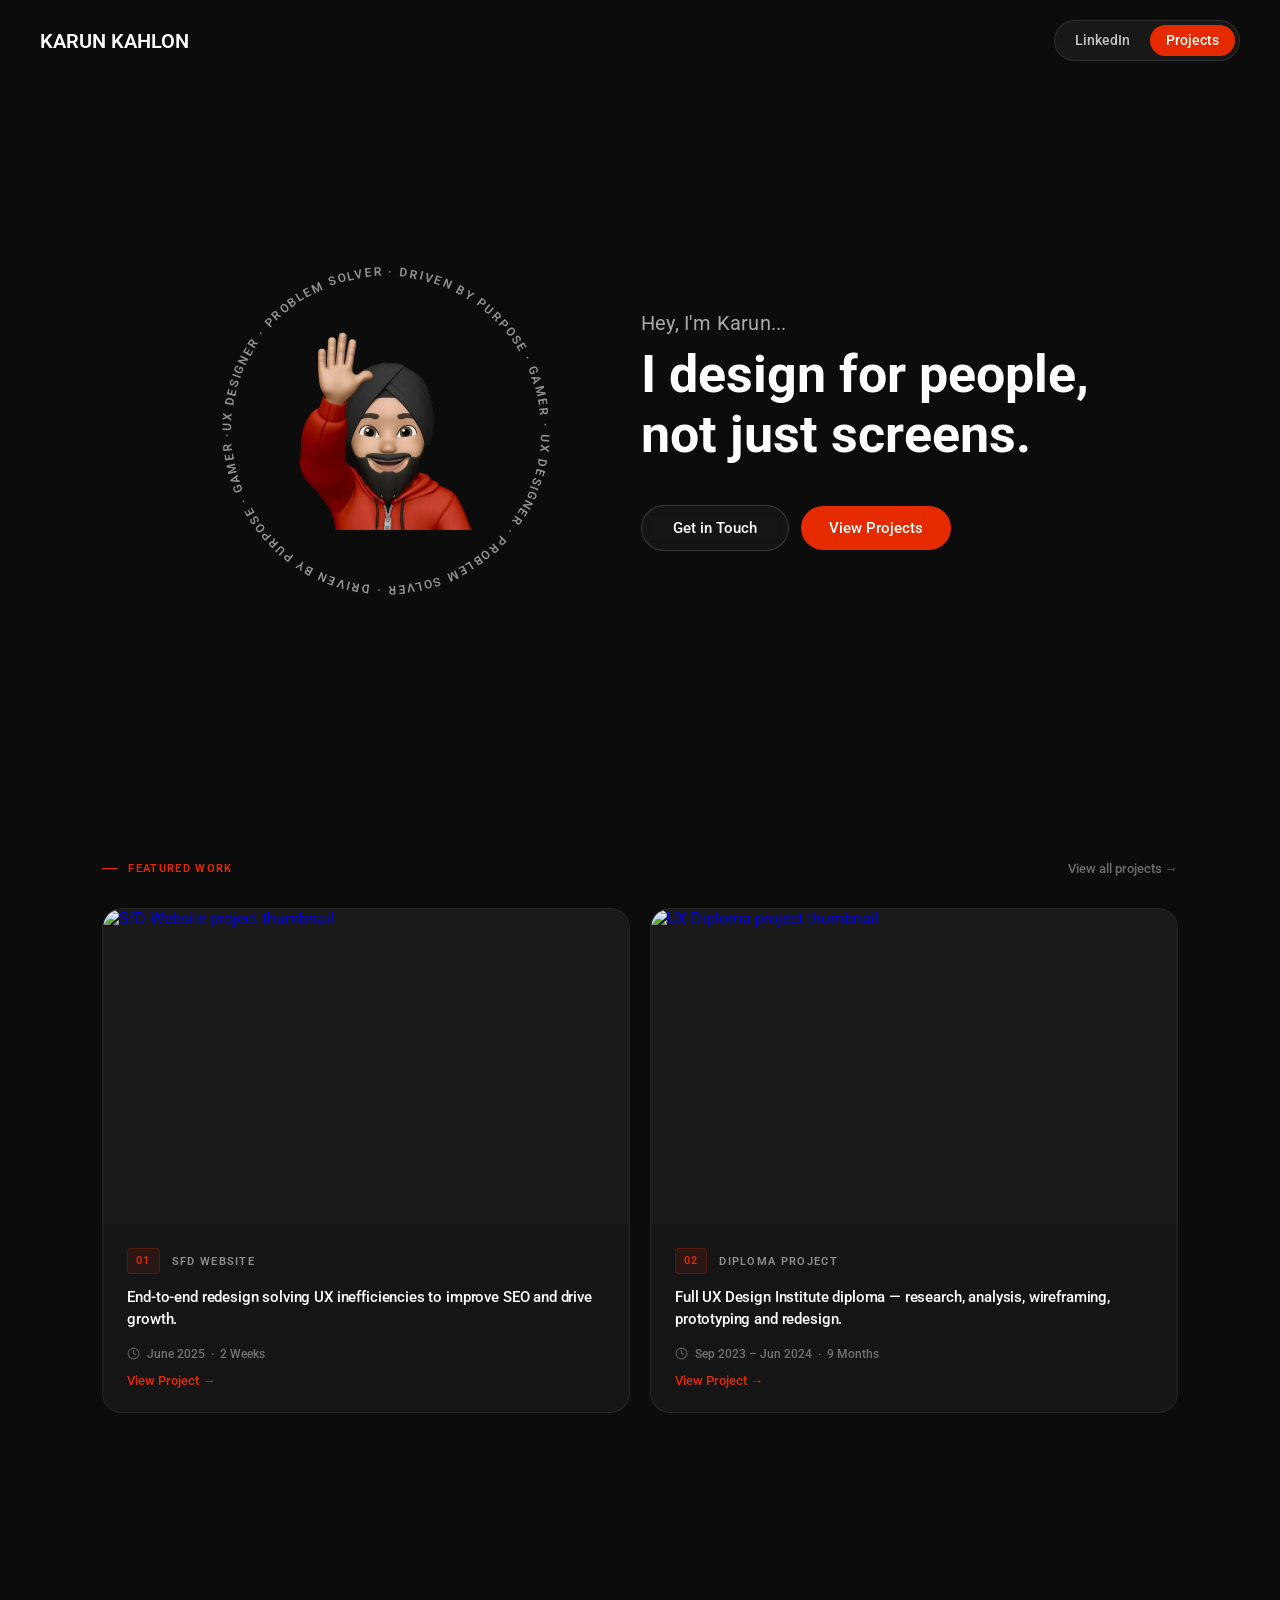
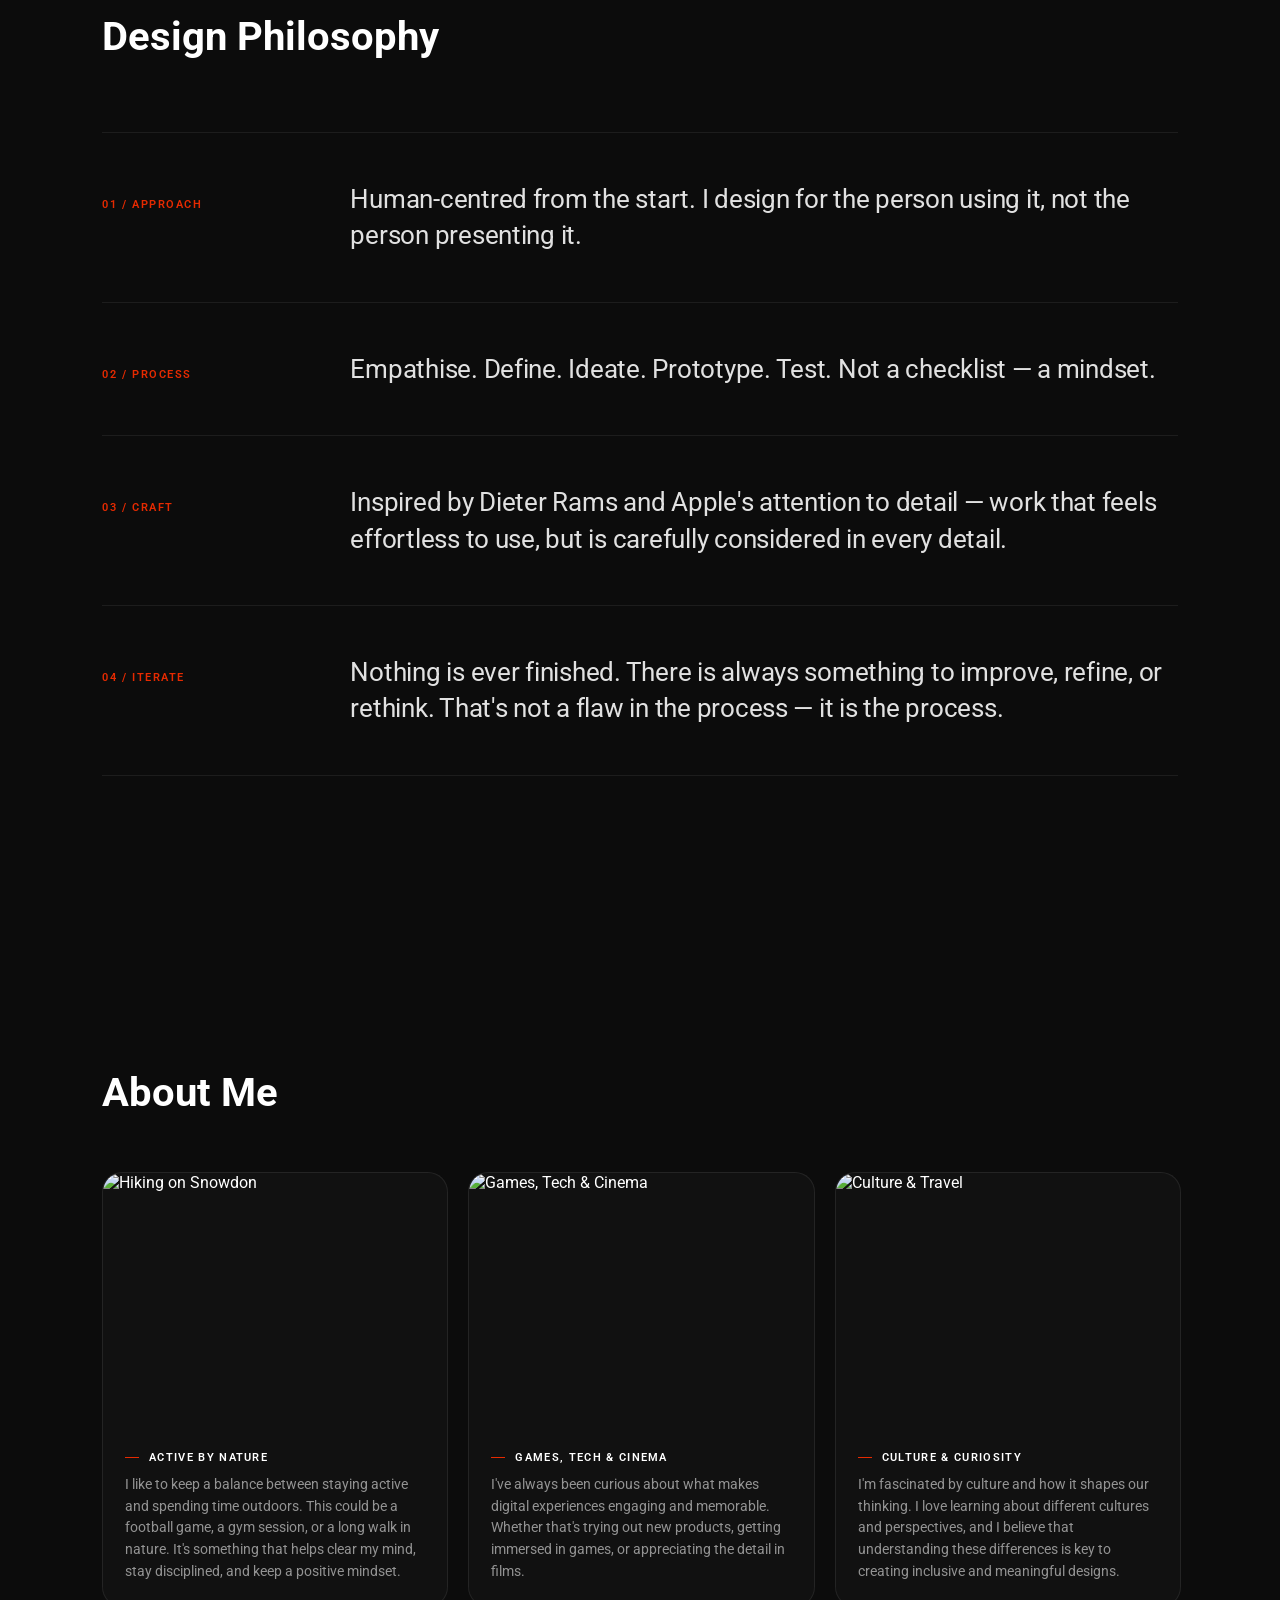
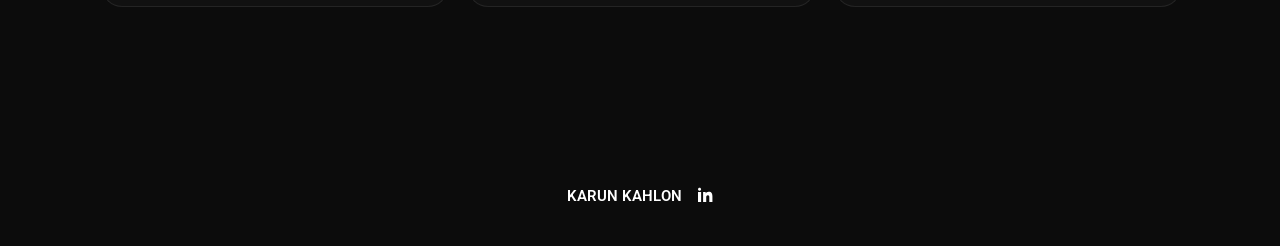
==== index.html @ c78cdd81 "Rename KahlonStudios.html to index.html" ====
<!DOCTYPE html>
<html lang="en">
<head>
    <meta charset="UTF-8">
    <meta name="viewport" content="width=device-width, initial-scale=1.0">
    <title>Kahlon Studios</title>
    <link rel="stylesheet" href="https://fonts.googleapis.com/css?family=Roboto:400,700&display=swap">
    <link rel="stylesheet" href="style.css">
    <link rel="icon" type="image/svg+xml" href="favicon.svg">
    <link rel="apple-touch-icon" href="favicon.svg">

<!-- Desktop navbar Contact hover handled in style.css -->
</head>

<body>

<!-- Navbar -->
<nav class="navbar">
  <a href="KahlonStudios.html" class="logo">KARUN KAHLON</a>
  <div class="nav-links">
    <a href="https://www.linkedin.com/in/karun-kahlon-783655301/" class="text-link" target="_blank" rel="noopener noreferrer">LinkedIn</a>
    <a href="Projects.html" class="button-link">Projects</a>
  </div>
  <button class="hamburger" id="hamburgerBtn" aria-label="Open menu" aria-controls="mobileMenu" aria-expanded="false">
    <span></span>
    <span></span>
    <span></span>
  </button>
</nav>

<!-- Hamburger menu -->
<div class="menu-overlay" id="menuOverlay" aria-hidden="true">
  <aside class="mobile-menu" id="mobileMenu" aria-label="Mobile menu">
    <div class="menu-header">
      <span class="menu-header-label">Menu</span>
      <button class="menu-close" id="closeMenuBtn" aria-label="Close menu">×</button>
    </div>
    <a class="mobile-link mobile-link--primary" href="Projects.html">Projects</a>
    <a class="mobile-link" href="https://www.linkedin.com/in/karun-kahlon-783655301/" target="_blank" rel="noopener noreferrer">LinkedIn</a>
  </aside>
</div>

<!-- landing Section -->
<section class="landing" id="hero">

  <div class="landing-image">
    <div class="memoji-orbit" id="memojiOrbit">
      <svg class="orbit-ring" id="orbitSvg" viewBox="0 0 390 390" xmlns="http://www.w3.org/2000/svg" aria-hidden="true">
        <defs>
          <path id="orbitPath" d="M 195,195 m -155,0 a 155,155 0 1,1 310,0 a 155,155 0 1,1 -310,0"/>
        </defs>
        <text class="orbit-text">
          <textPath id="orbitTextPath" href="#orbitPath" startOffset="0%">UX Designer · Problem Solver · Driven by Purpose · Gamer · </textPath>
        </text>
      </svg>
      <img src="Images/LandingPage/memoji_wave_1600.webp" alt="My Memoji" class="memoji">
    </div>
  </div>

  <div class="landing-text">
    <p class="landing-greeting">Hey, I'm Karun...</p>
    <h1 class="landing-h1">I design for people,<br>not just screens.</h1>
    <div class="landing-btns">
      <a href="https://www.linkedin.com/in/karun-kahlon-783655301/" class="landing-LinkedIn-btn" target="_blank" rel="noopener noreferrer">Get in Touch</a>
      <a href="Projects.html" class="landing-projects-btn">View Projects</a>
    </div>
  </div>

</section>

<!-- Featured Projects Preview -->
<section class="featured-projects">
  <div class="featured-projects-container">

    <div class="fp-header">
      <span class="fp-label">Featured Work</span>
      <a href="Projects.html" class="fp-all-link">View all projects →</a>
    </div>

    <div class="fp-grid">

      <!-- SfD -->
      <a href="sfd-project.html" class="fp-card fp-card--primary" aria-label="View SfD Website project">
        <div class="fp-card-image">
          <img src="Images/LandingPage/SFD Thumbnail.png" alt="SfD Website project thumbnail">
        </div>
        <div class="fp-card-body">
          <div class="fp-card-meta">
            <span class="fp-card-index">01</span>
            <span class="fp-card-title">SfD Website</span>
          </div>
          <p class="fp-card-desc">End-to-end redesign solving UX inefficiencies to improve SEO and drive growth.</p>
          <div class="fp-card-duration">
            <svg xmlns="http://www.w3.org/2000/svg" width="13" height="13" viewBox="0 0 24 24" fill="none" stroke="currentColor" stroke-width="2" stroke-linecap="round" stroke-linejoin="round" aria-hidden="true"><circle cx="12" cy="12" r="10"/><polyline points="12 6 12 12 16 14"/></svg>
            <span>June 2025 &nbsp;·&nbsp; 2 Weeks</span>
          </div>
          <span class="fp-card-cta">View Project →</span>
        </div>
      </a>

      <!-- UX Diploma -->
      <a href="ux-diploma.html" class="fp-card fp-card--primary" aria-label="View UX Diploma project">
        <div class="fp-card-image">
          <img src="Images/LandingPage/UX Diploma Thumbnail.png" alt="UX Diploma project thumbnail">
        </div>
        <div class="fp-card-body">
          <div class="fp-card-meta">
            <span class="fp-card-index">02</span>
            <span class="fp-card-title">Diploma Project</span>
          </div>
          <p class="fp-card-desc">Full UX Design Institute diploma — research, analysis, wireframing, prototyping and redesign.</p>
          <div class="fp-card-duration">
            <svg xmlns="http://www.w3.org/2000/svg" width="13" height="13" viewBox="0 0 24 24" fill="none" stroke="currentColor" stroke-width="2" stroke-linecap="round" stroke-linejoin="round" aria-hidden="true"><circle cx="12" cy="12" r="10"/><polyline points="12 6 12 12 16 14"/></svg>
            <span>Sep 2023 – Jun 2024 &nbsp;·&nbsp; 9 Months</span>
          </div>
          <span class="fp-card-cta">View Project →</span>
        </div>
      </a>

    </div>

  </div>
</section>

<!-- Design Philosophy Section -->
<section class="design-philosophy" id="dp-container">
  <div class="dp-wall-header">
    <h2 class="design-philosophy-title">Design Philosophy</h2>
  </div>

  <div class="dp-wall">

    <div class="dp-band">
      <span class="dp-band-index">01 / Approach</span>
      <p class="dp-band-statement">Human-centred from the start. I design for the person using it, not the person presenting it.</p>
    </div>

    <div class="dp-band">
      <span class="dp-band-index">02 / Process</span>
      <p class="dp-band-statement">Empathise. Define. Ideate. Prototype. Test. Not a checklist — a mindset.</p>
    </div>

    <div class="dp-band">
      <span class="dp-band-index">03 / Craft</span>
      <p class="dp-band-statement">Inspired by Dieter Rams and Apple's attention to detail — work that feels effortless to use, but is carefully considered in every detail.</p>
    </div>

    <div class="dp-band">
      <span class="dp-band-index">04 / Iterate</span>
      <p class="dp-band-statement">Nothing is ever finished. There is always something to improve, refine, or rethink. That's not a flaw in the process — it is the process.</p>
    </div>

  </div>
</section>

<!-- About Me Section -->
<section class="about">
  <div class="about-container">
    <h2 class="about-title">About Me</h2>

    <div class="about-carousel" id="aboutCarousel">
      <div class="about-track" id="aboutTrack">

        <div class="about-card">
          <img src="Images/LandingPage/Snowdon.jpg" alt="Hiking on Snowdon" class="about-card-img">
          <div class="about-card-body">
            <span class="about-card-label">
              <span class="about-card-label-dash"></span>
              Active by Nature
            </span>
            <p class="about-card-text">I like to keep a balance between staying active and spending time outdoors. This could be a football game, a gym session, or a long walk in nature. It's something that helps clear my mind, stay disciplined, and keep a positive mindset.</p>
          </div>
        </div>

        <div class="about-card">
          <img src="Images/LandingPage/Spider-Man.JPG" alt="Games, Tech & Cinema" class="about-card-img">
          <div class="about-card-body">
            <span class="about-card-label">
              <span class="about-card-label-dash"></span>
              Games, Tech &amp; Cinema
            </span>
            <p class="about-card-text">I've always been curious about what makes digital experiences engaging and memorable. Whether that's trying out new products, getting immersed in games, or appreciating the detail in films.</p>
          </div>
        </div>

        <div class="about-card">
          <img src="Images/LandingPage/Antalya arch.png" alt="Culture & Travel" class="about-card-img">
          <div class="about-card-body">
            <span class="about-card-label">
              <span class="about-card-label-dash"></span>
              Culture &amp; Curiosity
            </span>
            <p class="about-card-text">I'm fascinated by culture and how it shapes our thinking. I love learning about different cultures and perspectives, and I believe that understanding these differences is key to creating inclusive and meaningful designs.</p>
          </div>
        </div>

      </div>

      <div class="about-dots" id="aboutDots" aria-label="Carousel position"></div>
    </div>
  </div>
</section>

<footer class="footer">
  <div class="footer-content">
    <a href="KahlonStudios.html" class="logo">KARUN KAHLON</a>
    
    <a href="https://www.linkedin.com/in/karun-kahlon-783655301/" 
       class="linkedin-link" 
       target="_blank" 
       aria-label="LinkedIn Profile">
      <svg xmlns="http://www.w3.org/2000/svg" 
           width="24" 
           height="24" 
           viewBox="0 0 24 24" 
           fill="white">
        <path d="M4.98 3.5C4.98 4.88 3.86 6 2.48 6S0 4.88 0 3.5 1.12 1 2.48 1s2.5 1.12 2.5 2.5zM0 8h5v16H0V8zm7.5 0h4.78v2.2h.07c.67-1.27 2.3-2.6 4.73-2.6 5.06 0 6 3.33 6 7.66V24h-5v-6.88c0-1.64-.03-3.75-2.28-3.75-2.29 0-2.64 1.79-2.64 3.63V24h-5V8z"/>
      </svg>
    </a>
  </div>
</footer>

<script src="script.js"></script>
</body>
</html>
---- style.css ----
body {
  background-color: #0C0C0C;/* 0C0C0C */
  margin: 0;
  font-family: 'Roboto', sans-serif;
  display: flex;
  flex-direction: column;
  min-height: 100vh;
}

/* Navbar Styles */

.navbar {
  display: flex;
  justify-content: space-between;
  align-items: center;
  padding: 20px 40px;
  background-color: #0C0C0C;
}

/* Logo - Karun Kahlon */

.logo {
  color: white;
  text-decoration: none;
  font-size: 20px;
  font-weight: 600;
}

.nav-links {
  display: flex;
  align-items: center;
  gap: 4px;
  background: rgba(255, 255, 255, 0.05);
  border: 1px solid rgba(255, 255, 255, 0.1);
  border-radius: 999px;
  padding: 4px;
  backdrop-filter: blur(8px);
  -webkit-backdrop-filter: blur(8px);
}

.text-link {
  color: rgba(255, 255, 255, 0.75);
  text-decoration: none;
  font-size: 0.9rem;
  font-weight: 500;
  padding: 7px 16px;
  border-radius: 999px;
  transition: color 0.2s ease, background 0.2s ease;
}

.text-link:hover,
.text-link:focus-visible {
  color: #ffffff;
  background: rgba(255, 255, 255, 0.08);
}

.button-link {
  display: inline-flex;
  align-items: center;
  justify-content: center;
  text-decoration: none;
  background-color: #E62A00;
  color: white;
  padding: 7px 16px;
  border-radius: 999px;
  font-size: 0.9rem;
  font-weight: 500;
  transition: transform 0.25s ease, box-shadow 0.25s ease;
}

.button-link:hover,
.button-link:focus-visible {
  background: #E62A00;
  transform: translateY(-1px);
  box-shadow: 0 8px 24px rgba(230, 42, 0, 0.35);
}

/* ===== MOBILE MENU (HAMBURGER + DRAWER) ===== */

.hamburger {
  display: none;
  background: rgba(255, 255, 255, 0.05);
  border: 1px solid rgba(255, 255, 255, 0.1);
  border-radius: 999px;
  cursor: pointer;
  padding: 10px 12px;
  flex-direction: column;
  gap: 5px;
  align-items: center;
  justify-content: center;
  transition: background 0.2s ease, border-color 0.2s ease;
}

.hamburger:hover {
  background: rgba(255, 255, 255, 0.09);
  border-color: rgba(255, 255, 255, 0.18);
}

.hamburger span {
  display: block;
  width: 20px;
  height: 1.5px;
  background: #ffffff;
  border-radius: 2px;
  transform-origin: center;
  transition: transform 0.3s cubic-bezier(0.23, 1, 0.32, 1),
              opacity 0.2s ease,
              width 0.3s ease;
}

/* Morph bars into × when open */
.hamburger.is-open span:nth-child(1) {
  transform: translateY(6.5px) rotate(45deg);
}
.hamburger.is-open span:nth-child(2) {
  opacity: 0;
  width: 0;
}
.hamburger.is-open span:nth-child(3) {
  transform: translateY(-6.5px) rotate(-45deg);
}

.menu-overlay {
  position: fixed;
  inset: 0;
  background: rgba(0, 0, 0, 0.6);
  backdrop-filter: blur(4px);
  -webkit-backdrop-filter: blur(4px);
  opacity: 0;
  pointer-events: none;
  transition: opacity 0.3s ease;
  z-index: 999;
}

.menu-overlay.is-open {
  opacity: 1;
  pointer-events: auto;
}

.mobile-menu {
  position: absolute;
  top: 0;
  right: 0;
  height: 100%;
  width: min(75vw, 300px);
  background: rgba(14, 14, 14, 0.96);
  border-left: 1px solid rgba(255, 255, 255, 0.08);
  backdrop-filter: blur(20px);
  -webkit-backdrop-filter: blur(20px);
  transform: translateX(100%);
  transition: transform 0.35s cubic-bezier(0.23, 1, 0.32, 1);
  padding: 28px 0;
  display: flex;
  flex-direction: column;
  box-sizing: border-box;
}

.mobile-menu.is-open {
  transform: translateX(0);
}

/* Header row inside drawer */
.menu-header {
  display: flex;
  align-items: center;
  justify-content: space-between;
  padding: 0 24px 24px;
  border-bottom: 1px solid rgba(255, 255, 255, 0.06);
  margin-bottom: 16px;
}

.menu-header-label {
  font-size: 10px;
  font-weight: 600;
  letter-spacing: 0.14em;
  text-transform: uppercase;
  color: #8f8f8f;
}

.menu-close {
  display: inline-flex;
  align-items: center;
  justify-content: center;
  width: 32px;
  height: 32px;
  background: rgba(255, 255, 255, 0.06);
  border: 1px solid rgba(255, 255, 255, 0.1);
  border-radius: 999px;
  color: #ffffff;
  font-size: 18px;
  line-height: 1;
  cursor: pointer;
  transition: background 0.2s ease, border-color 0.2s ease;
}

.menu-close:hover {
  background: rgba(255, 255, 255, 0.12);
  border-color: rgba(255, 255, 255, 0.2);
}

.mobile-link {
  color: rgba(255, 255, 255, 0.55);
  text-decoration: none;
  font-size: 14px;
  font-weight: 500;
  padding: 12px 24px;
  border-left: 2px solid transparent;
  opacity: 0;
  transform: translateX(12px);
  transition: opacity 0.3s ease, transform 0.3s ease,
              color 0.2s ease, background 0.2s ease, border-color 0.2s ease;
}

.mobile-menu.is-open .mobile-link {
  opacity: 1;
  transform: translateX(0);
}

.mobile-menu.is-open .mobile-link:nth-of-type(1) { transition-delay: 0.1s; }
.mobile-menu.is-open .mobile-link:nth-of-type(2) { transition-delay: 0.17s; }

.mobile-link:hover,
.mobile-link:focus-visible {
  color: #ffffff;
  background: rgba(255, 255, 255, 0.04);
  border-left-color: rgba(255, 255, 255, 0.15);
}

/* "Projects" link gets the red accent — matches nav pill */
.mobile-link.mobile-link--primary {
  color: #ffffff;
  border-left-color: #E62A00;
  background: rgba(230, 42, 0, 0.06);
}

.mobile-link.mobile-link--primary:hover {
  background: rgba(230, 42, 0, 0.1);
  border-left-color: #E62A00;
}

/* ===== landing SECTION ===== */

.landing {
  display: flex;
  align-items: center;
  justify-content: space-between;
  gap: 60px;
  padding: 0 8%;
  min-height: calc(100vh - 200px);
  max-width: 1200px;
  margin: 0 auto;
}

.landing-text {
  display: flex;
  flex-direction: column;
  align-items: flex-start;
  flex: 1;
}

.landing-greeting {
  font-size: 20px;
  font-weight: 400;
  color: rgba(255, 255, 255, 0.65);
  margin: 0 0 10px;
  letter-spacing: 0.01em;
  opacity: 0;
  transform: translateY(14px);
  transition: opacity 0.5s ease, transform 0.5s ease;
}

.landing-greeting.visible {
  opacity: 1;
  transform: translateY(0);
}

.landing-h1 {
  font-size: 52px;
  margin: 0 0 40px;
  color: white;
  line-height: 1.15;
  font-weight: 700;
}

.landing-h1 .word {
  display: inline-block;
  opacity: 0;
  transform: translateY(24px);
  transition: opacity 0.5s ease, transform 0.5s ease;
}

.landing-h1 .word.visible {
  opacity: 1;
  transform: translateY(0);
}

.landing-image {
  display: flex;
  justify-content: center;
  flex-shrink: 0;
}

.memoji-orbit {
  position: relative;
  width: 390px;
  height: 390px;
  display: flex;
  align-items: center;
  justify-content: center;
  opacity: 0;
  animation: memoji-in 0.8s ease 0.2s forwards;
}

@keyframes memoji-in {
  from { opacity: 0; transform: translateY(12px); }
  to   { opacity: 1; transform: translateY(0); }
}

.orbit-ring {
  position: absolute;
  inset: 0;
  width: 100%;
  height: 100%;
  animation: orbit-spin 22s linear infinite;
}

@keyframes orbit-spin {
  from { transform: rotate(0deg); }
  to   { transform: rotate(360deg); }
}

.orbit-text {
  font-size: 12px;
  font-weight: 600;
  letter-spacing: 0.16em;
  text-transform: uppercase;
  fill: rgba(255, 255, 255, 0.55);
}

.memoji {
  position: relative;
  width: 220px;
  height: 220px;
  object-fit: contain;
  display: block;
  z-index: 1;
}

/* ===== BUTTONS ===== */

.landing-btns,
.projects-cta {
  display: flex;
  gap: 12px;
  flex-wrap: nowrap;
  align-items: center;
}

.landing-LinkedIn-btn,
.landing-projects-btn {
  display: inline-flex;
  align-items: center;
  justify-content: center;
  padding: 13px 28px;
  border-radius: 999px;
  text-decoration: none;
  font-size: 15px;
  font-weight: 500;
  white-space: nowrap;
  min-width: 148px;
  box-sizing: border-box;
}

.landing-LinkedIn-btn {
  border: 1px solid rgba(255, 255, 255, 0.16);
  color: #ffffff;
  background: rgba(255, 255, 255, 0.04);
  backdrop-filter: blur(6px);
  -webkit-backdrop-filter: blur(6px);
  transition: background-color 0.2s ease, border-color 0.2s ease, transform 0.2s ease;
}

.landing-LinkedIn-btn:hover,
.landing-LinkedIn-btn:focus-visible {
  color: #ffffff;
  background: rgba(255, 255, 255, 0.08);
  border-color: rgba(255, 255, 255, 0.24);
  transform: translateY(-2px);
}

.landing-projects-btn {
  background-color: #E62A00;
  color: white;
  transition: transform 0.25s ease, box-shadow 0.25s ease;
}

.landing-projects-btn:hover,
.landing-projects-btn:focus-visible {
  transform: translateY(-2px);
  box-shadow: 0 14px 30px rgba(230, 42, 0, 0.28);
}

/* ===== FEATURED PROJECTS PREVIEW ===== */

.featured-projects {
  padding: 80px 8%;
  background-color: #0C0C0C;
}

.featured-projects-container {
  max-width: 1100px;
  margin: 0 auto;
}

/* Section header row */
.fp-header {
  display: flex;
  align-items: center;
  justify-content: space-between;
  margin-bottom: 32px;
}

.fp-label {
  font-size: 11px;
  font-weight: 600;
  letter-spacing: 0.12em;
  text-transform: uppercase;
  color: #E62A00;
  display: flex;
  align-items: center;
  gap: 10px;
}

.fp-label::before {
  content: '';
  display: block;
  width: 16px;
  height: 1px;
  background: #E62A00;
}

.fp-all-link {
  font-size: 13px;
  font-weight: 500;
  color: rgba(255, 255, 255, 0.4);
  text-decoration: none;
  transition: color 0.2s ease;
}

.fp-all-link:hover {
  color: rgba(255, 255, 255, 0.8);
}

/* Card grid — equal two columns */
.fp-grid {
  display: grid;
  grid-template-columns: 1fr 1fr;
  gap: 20px;
  align-items: stretch;
}

/* Base card */
.fp-card {
  border-radius: 20px;
  background: #151515;
  border: 1px solid rgba(255, 255, 255, 0.08);
  overflow: hidden;
  text-decoration: none;
  display: flex;
  flex-direction: column;
  transition: transform 0.35s cubic-bezier(0.23, 1, 0.32, 1),
              box-shadow 0.35s ease,
              border-color 0.35s ease;
  position: relative;
}

.fp-card--primary:hover {
  transform: translateY(-6px);
  box-shadow: 0 24px 60px rgba(0, 0, 0, 0.5);
  border-color: rgba(255, 255, 255, 0.12);
}

.fp-card-image {
  width: 100%;
  aspect-ratio: 5 / 3;
  overflow: hidden;
  background: #1a1a1a;
  flex-shrink: 0;
}

.fp-card-image img {
  width: 100%;
  height: 100%;
  object-fit: cover;
  object-position: center top;
  display: block;
  transition: transform 0.5s ease;
}

.fp-card--primary:hover .fp-card-image img {
  transform: scale(1.03);
}

/* Card body */
.fp-card-body {
  padding: 24px;
  display: flex;
  flex-direction: column;
  gap: 12px;
  flex: 1;
}

.fp-card-body--centered {
  align-items: flex-start;
  justify-content: center;
  gap: 8px;
  padding: 32px 28px;
}

.fp-card-meta {
  display: flex;
  align-items: center;
  gap: 12px;
}

.fp-card-index {
  font-size: 11px;
  font-weight: 600;
  letter-spacing: 0.1em;
  color: #E62A00;
  background: rgba(230, 42, 0, 0.1);
  border: 1px solid rgba(230, 42, 0, 0.25);
  border-radius: 4px;
  padding: 3px 8px;
  line-height: 1.6;
  flex-shrink: 0;
}

.fp-card-title {
  font-size: 11px;
  font-weight: 600;
  letter-spacing: 0.12em;
  text-transform: uppercase;
  color: #8f8f8f;
}

.fp-card-desc {
  margin: 0;
  font-size: 15px;
  font-weight: 500;
  line-height: 1.5;
  color: #ffffff;
  letter-spacing: -0.01em;
}

/* Duration row */
.fp-card-duration {
  display: flex;
  align-items: center;
  gap: 7px;
  font-size: 12px;
  font-weight: 500;
  color: rgba(255, 255, 255, 0.4);
  margin-top: 4px;
}

.fp-card-duration svg {
  flex-shrink: 0;
  color: rgba(255, 255, 255, 0.3);
}

/* Project page duration (Projects.html) */
.project-duration {
  display: flex;
  align-items: center;
  gap: 7px;
  font-size: 13px;
  font-weight: 500;
  color: rgba(255, 255, 255, 0.4);
}

.fp-card-cta {
  font-size: 13px;
  font-weight: 500;
  color: #E62A00;
  margin-top: auto;
  transition: gap 0.2s ease;
}

/* Coming soon card */
.fp-card--secondary {
  border-style: dashed;
  border-color: rgba(255, 255, 255, 0.06);
  background: rgba(255, 255, 255, 0.02);
}

.fp-coming-label {
  font-size: 13px;
  font-weight: 600;
  letter-spacing: 0.08em;
  text-transform: uppercase;
  color: rgba(255, 255, 255, 0.25);
  margin: 8px 0 4px;
}

.fp-coming-sub {
  font-size: 15px;
  font-weight: 500;
  color: rgba(255, 255, 255, 0.15);
  margin: 0;
}

/* Responsive */
@media (max-width: 760px) {
  .fp-grid {
    grid-template-columns: 1fr;
  }
}

/* ===== DESIGN PHILOSOPHY — STATEMENT WALL ===== */

.design-philosophy {
  padding: 120px 8%;
  background-color: #0C0C0C;
  color: white;
}

.dp-wall-header {
  max-width: 1100px;
  margin: 0 auto 72px;
}

.design-philosophy-title {
  font-size: 40px;
  margin: 0;
  opacity: 0;
  transform: translateY(16px);
  transition: opacity 0.6s ease, transform 0.6s ease;
}

.design-philosophy-title.is-visible {
  opacity: 1;
  transform: translateY(0);
}

.dp-wall {
  max-width: 1100px;
  margin: 0 auto;
}

.dp-band {
  display: grid;
  grid-template-columns: 200px 1fr;
  gap: 48px;
  align-items: baseline;
  padding: 48px 0;
  border-top: 1px solid rgba(255, 255, 255, 0.07);
  opacity: 0;
  transform: translateY(20px);
  transition: opacity 0.65s ease, transform 0.65s ease;
}

.dp-band:last-child {
  border-bottom: 1px solid rgba(255, 255, 255, 0.07);
}

.dp-band.is-visible {
  opacity: 1;
  transform: translateY(0);
}

.dp-band-index {
  font-size: 11px;
  font-weight: 600;
  letter-spacing: 0.14em;
  text-transform: uppercase;
  color: #E62A00;
  padding-top: 6px;
}

.dp-band-statement {
  font-size: 26px;
  font-weight: 400;
  line-height: 1.4;
  color: rgba(255, 255, 255, 0.88);
  margin: 0;
  letter-spacing: -0.01em;
}

@media (max-width: 860px) {
  .dp-band {
    grid-template-columns: 1fr;
    gap: 16px;
    padding: 36px 0;
  }
  .dp-band-statement {
    font-size: 20px;
  }
}


/* ===== ABOUT SECTION ===== */

.about {
  padding: 140px 8%;
  background-color: #0C0C0C;
  color: white;
  overflow: hidden;
}

.about-container {
  max-width: 1100px;
  margin: 0 auto;
}

.about-title {
  font-size: 40px;
  margin-bottom: 56px;
  opacity: 0;
  transform: translateY(16px);
  transition: opacity 0.6s ease, transform 0.6s ease;
}

.about-title.is-visible {
  opacity: 1;
  transform: translateY(0);
}

/* ── Carousel ── */
.about-carousel {
  position: relative;
  width: 100%;
  cursor: grab;
  user-select: none;
}

.about-carousel.is-dragging {
  cursor: grabbing;
}

.about-track {
  display: flex;
  gap: 20px;
  will-change: transform;
  transition: transform 0.42s cubic-bezier(0.25, 0.46, 0.45, 0.94);
}

.about-carousel.is-dragging .about-track {
  transition: none;
}

/* ── Cards ── */
.about-card {
  position: relative;
  flex: 0 0 calc(33.333% - 14px);
  background: #111111;
  border-radius: 20px;
  border: 1px solid rgba(255, 255, 255, 0.08);
  overflow: hidden;
  opacity: 0;
  transform: translateY(24px);
  transition: opacity 0.65s ease, transform 0.65s ease,
              box-shadow 0.35s ease, border-color 0.35s ease;
  display: flex;
  flex-direction: column;
}

.about-card.is-visible {
  opacity: 1;
  transform: translateY(0);
}

.about-card:hover {
  box-shadow: 0 20px 50px rgba(0, 0, 0, 0.5);
  border-color: rgba(255, 255, 255, 0.14);
}

.about-card-img {
  width: 100%;
  aspect-ratio: 4 / 3;
  object-fit: cover;
  display: block;
  transition: transform 0.5s cubic-bezier(0.23, 1, 0.32, 1);
  flex-shrink: 0;
}

.about-card:hover .about-card-img {
  transform: scale(1.03);
}

.about-card-overlay {
  display: none;
}

.about-card-body {
  padding: 20px 22px 24px;
  display: flex;
  flex-direction: column;
  gap: 8px;
  flex: 1;
}

.about-card-label {
  display: flex;
  align-items: center;
  gap: 10px;
  font-size: 11px;
  font-weight: 600;
  letter-spacing: 0.12em;
  text-transform: uppercase;
  color: #ffffff;
  margin-bottom: 2px;
}

.about-card-label-dash {
  display: block;
  width: 14px;
  height: 1px;
  background: #E62A00;
  flex-shrink: 0;
}

.about-card-text {
  font-size: 13.5px;
  line-height: 1.6;
  color: rgba(255, 255, 255, 0.55);
  margin: 0;
}

/* ── Dots ── */
.about-dots {
  display: flex;
  justify-content: center;
  align-items: center;
  gap: 10px;
  margin-top: 28px;
}

.about-dot {
  width: 8px;
  height: 8px;
  border-radius: 999px;
  background: rgba(255, 255, 255, 0.15);
  border: 1px solid rgba(255, 255, 255, 0.08);
  cursor: pointer;
  /* Expand hit target to 44px without changing visual size */
  padding: 0;
  position: relative;
  transition: background 0.25s ease, width 0.25s ease;
}

.about-dot::before {
  content: '';
  position: absolute;
  inset: -18px;
}

.about-dot.is-active {
  width: 28px;
  background: #E62A00;
  border-color: #E62A00;
}

/* On mobile — show larger labelled prev/next buttons instead of dots */
@media (max-width: 900px) {
  .about-dots {
    gap: 12px;
    margin-top: 24px;
  }

  .about-dot {
    width: 44px;
    height: 44px;
    border-radius: 999px;
    background: rgba(255, 255, 255, 0.06);
    border: 1px solid rgba(255, 255, 255, 0.12);
    display: flex;
    align-items: center;
    justify-content: center;
    font-size: 18px;
    color: rgba(255, 255, 255, 0.5);
    transition: background 0.2s ease, border-color 0.2s ease, color 0.2s ease;
  }

  .about-dot::before {
    display: none;
  }

  .about-dot.is-active {
    width: 44px;
    background: rgba(230, 42, 0, 0.12);
    border-color: rgba(230, 42, 0, 0.4);
    color: #E62A00;
  }
}

@media (max-width: 900px) {
  .about-card { flex: 0 0 calc(75% - 10px); }
}

@media (max-width: 600px) {
  .about-card { flex: 0 0 100%; }
}


/* ===== PROJECTS PAGE ===== */

/* ===== PROJECTS PAGE ===== */

/* Page header */
.projects-header {
  padding: 80px 32px 0;
  max-width: 1200px;
  margin: 0 auto;
}

.projects-header-inner {
  border-bottom: 1px solid rgba(255, 255, 255, 0.08);
  padding-bottom: 56px;
}

.projects-header-label {
  font-size: 11px;
  font-weight: 600;
  letter-spacing: 0.12em;
  text-transform: uppercase;
  color: #E62A00;
  display: flex;
  align-items: center;
  gap: 10px;
  margin: 0 0 20px;
}

.projects-header-label::before {
  content: '';
  display: block;
  width: 16px;
  height: 1px;
  background: #E62A00;
  flex-shrink: 0;
}

.projects-header-title {
  font-size: clamp(40px, 6vw, 72px);
  font-weight: 600;
  color: #ffffff;
  margin: 0 0 16px;
  letter-spacing: -0.02em;
  line-height: 1.05;
}

.projects-header-sub {
  font-size: 16px;
  color: #8f8f8f;
  margin: 0;
  font-weight: 400;
}

.project-section {
  max-width: 1200px;
  margin: 0 auto;
  padding: 80px 32px 120px;
  display: flex;
  flex-direction: column;
  gap: 0;
}

.project-preview {
  display: grid;
  grid-template-columns: minmax(280px, 1fr) minmax(320px, 1fr);
  align-items: center;
  gap: 80px;
  padding: 72px 0;
  border-bottom: 1px solid rgba(255, 255, 255, 0.06);
  opacity: 0;
  transform: translateY(28px);
  transition: opacity 0.6s ease, transform 0.6s ease;
}

.project-preview:last-child {
  border-bottom: none;
}

.project-preview.is-visible {
  opacity: 1;
  transform: translateY(0);
}

.project-preview:nth-child(2).is-visible { transition-delay: 0.15s; }

.project-thumbnail {
  display: block;
  border-radius: 20px;
  overflow: hidden;
  background: #0C0C0C;
  aspect-ratio: 5 / 3;
  transform: translateY(0);
  transition: transform 0.35s ease, box-shadow 0.35s ease;
}

.project-thumbnail img {
  display: block;
  width: 100%;
  height: 100%;
  object-fit: contain;
  object-position: center center;
  transition: transform 0.5s ease, opacity 0.35s ease;
}

.project-info {
  display: flex;
  flex-direction: column;
  align-items: flex-start;
  max-width: 520px;
}

/* Index + label row */
.project-meta {
  display: flex;
  align-items: center;
  gap: 14px;
  margin-bottom: 20px;
}

.project-index {
  font-size: 11px;
  font-weight: 600;
  letter-spacing: 0.1em;
  color: #E62A00;
  background: rgba(230, 42, 0, 0.1);
  border: 1px solid rgba(230, 42, 0, 0.25);
  border-radius: 4px;
  padding: 3px 8px;
  line-height: 1.6;
  flex-shrink: 0;
}

.project-title {
  margin: 0;
  font-size: 11px;
  font-weight: 600;
  letter-spacing: 0.12em;
  text-transform: uppercase;
  color: #8f8f8f;
  line-height: 1;
}

.project-description {
  margin: 0 0 20px;
  max-width: 38ch;
  font-size: 1.75rem;
  font-weight: 600;
  line-height: 1.25;
  letter-spacing: -0.01em;
  color: #ffffff;
}

/* Tags */
.project-tags {
  display: flex;
  flex-wrap: wrap;
  gap: 8px;
  margin: 0 0 32px;
}

.project-tag {
  font-size: 11px;
  font-weight: 500;
  letter-spacing: 0.06em;
  text-transform: uppercase;
  color: rgba(255, 255, 255, 0.45);
  border: 1px solid rgba(255, 255, 255, 0.1);
  border-radius: 999px;
  padding: 4px 12px;
}

.project-button {
  display: inline-flex;
  align-items: center;
  justify-content: center;
  gap: 8px;
  padding: 10px 20px;
  border-radius: 999px;
  background: #E62A00;
  color: #ffffff;
  text-decoration: none;
  font-size: 0.875rem;
  font-weight: 500;
  white-space: nowrap;
  letter-spacing: 0.01em;
  box-sizing: border-box;
  transition: transform 0.25s ease, box-shadow 0.25s ease;
}

.project-button::after {
  content: '→';
  font-size: 0.9em;
  transition: transform 0.2s ease;
}

.project-preview:hover .project-thumbnail,
.project-preview:focus-within .project-thumbnail {
  transform: translateY(-6px);
  box-shadow: 0 24px 50px rgba(0, 0, 0, 0.28);
}

.project-preview:hover .project-thumbnail img,
.project-preview:focus-within .project-thumbnail img {
  transform: scale(1.04);
}

.project-button:hover,
.project-button:focus-visible {
  transform: translateY(-2px);
  box-shadow: 0 14px 30px rgba(230, 42, 0, 0.28);
}

.project-button:hover::after {
  transform: translateX(3px);
}


/* ===== PROJECT DETAIL HEADER ===== */

.project-header {
  width: 100%;
  padding: 72px 32px 96px;
  box-sizing: border-box;
}

.project-header-inner {
  max-width: 1200px;
  margin: 0 auto;
  display: flex;
  flex-direction: column;
  align-items: center;
}

.back-button {
  display: inline-flex;
  align-items: center;
  gap: 8px;
  position: relative;
  color: rgba(255, 255, 255, 0.7);
  text-decoration: none;
  font-size: 0.85rem;
  font-weight: 500;
  line-height: 1;
  padding: 8px 14px 8px 10px;
  min-width: 0;
  border: 1px solid rgba(255, 255, 255, 0.12);
  border-radius: 999px;
  background: rgba(255, 255, 255, 0.04);
  align-self: flex-start;
  margin-bottom: 56px;
  box-sizing: border-box;
  transition: color 0.2s ease, background 0.2s ease, border-color 0.2s ease, transform 0.2s ease;
}

.back-button::before {
  content: "←";
  color: inherit;
  font-size: 0.85rem;
  line-height: 1;
  transition: transform 0.2s ease;
}

.back-button::after {
  content: none;
}

.back-button:hover,
.back-button:focus-visible {
  color: #ffffff;
  background: rgba(255, 255, 255, 0.08);
  border-color: rgba(255, 255, 255, 0.2);
  transform: translateX(-3px);
}

.project-header .project-title {
  margin: 0 0 10px;
  text-align: center;
  font-size: 13px;
  font-weight: 600;
  letter-spacing: 0.12em;
  text-transform: uppercase;
  line-height: 1;
  color: #8f8f8f;
}

.project-header .project-description {
  margin: 0 0 20px;
  text-align: center;
  font-size: 36px;
  font-weight: 600;
  line-height: 1.15;
  color: #ffffff;
  letter-spacing: -0.01em;
}

.project-visit-btn {
  display: inline-flex;
  align-items: center;
  gap: 8px;
  font-size: 13px;
  font-weight: 500;
  color: rgba(255, 255, 255, 0.6);
  background: rgba(255, 255, 255, 0.06);
  border: 1px solid rgba(255, 255, 255, 0.12);
  border-radius: 999px;
  padding: 8px 18px;
  text-decoration: none;
  letter-spacing: 0.02em;
  margin-bottom: 72px;
  transition: color 0.2s ease, background 0.2s ease, border-color 0.2s ease;
}

.project-visit-btn:hover {
  color: #ffffff;
  background: rgba(255, 255, 255, 0.1);
  border-color: rgba(255, 255, 255, 0.25);
}

.project-visit-btn svg {
  flex-shrink: 0;
  transition: transform 0.2s ease;
}

.project-visit-btn:hover svg {
  transform: translate(2px, -2px);
}

.project-thumbnail-container {
  width: 100%;
  max-width: 1000px;
  margin: 0 auto;
  border-radius: 24px;
  overflow: hidden;
  background: #0C0C0C;
}

.project-header .project-thumbnail {
  display: block;
  width: 100%;
  height: auto;
  aspect-ratio: 5 / 3;
  object-fit: contain;
  object-position: center center;
  border-radius: 24px;
}

#sfd-carousel2 {
  margin-top: 120px;
  margin-bottom: 120px;
}

/* ===== PROJECT BODY ===== */

.project-body-layout {
  width: 100%;
  max-width: 1200px;
  margin: 72px auto 0;
  padding: 0 32px;
  box-sizing: border-box;
}


.project-body-content {
  width: 100%;
  min-width: 0;
  grid-column: 1;
}

.project-side-menu {
  position: sticky;
  top: 120px;
  grid-column: 2;
  justify-self: end;
  align-self: start;
  width: 220px;
  display: flex;
  flex-direction: column;
  align-items: flex-start;
  gap: 0;
  background: rgba(255, 255, 255, 0.03);
  border: 1px solid rgba(255, 255, 255, 0.08);
  border-radius: 16px;
  padding: 20px 0;
  overflow: hidden;
}

.project-side-menu::before {
  content: 'On this page';
  display: block;
  font-size: 10px;
  font-weight: 600;
  letter-spacing: 0.14em;
  text-transform: uppercase;
  color: #8f8f8f;
  padding: 0 20px 16px;
  border-bottom: 1px solid rgba(255, 255, 255, 0.06);
  width: 100%;
  box-sizing: border-box;
  margin-bottom: 8px;
}

.project-content-section {
  width: 100%;
  min-width: 0;
}

.project-overview-grid {
  display: block;
}

.project-overview-details {
  width: 100%;
  max-width: 700px;
}

.overview-block {
  margin-bottom: 40px;
}

.overview-block:last-child {
  margin-bottom: 0;
}

.overview-heading {
  margin: 0 0 12px;
  font-size: 11px;
  font-weight: 600;
  letter-spacing: 0.12em;
  text-transform: uppercase;
  line-height: 1;
  color: #E62A00;
  display: flex;
  align-items: center;
  gap: 10px;
}

.overview-heading::before {
  content: '';
  display: block;
  width: 16px;
  height: 1px;
  background: #E62A00;
  flex-shrink: 0;
}

.overview-text {
  margin: 0;
  font-size: 16px;
  font-weight: 400;
  line-height: 1.45;
  color: #ffffff;
}

.project-body-shell {
  display: grid;
  grid-template-columns: minmax(0, 1fr) 220px;
  gap: 64px;
  align-items: start;
  position: relative;
  width: 100%;
}

.project-side-link {
  color: rgba(255, 255, 255, 0.4);
  text-decoration: none;
  font-size: 13px;
  font-weight: 400;
  line-height: 1.3;
  width: 100%;
  padding: 8px 20px;
  box-sizing: border-box;
  border-left: 2px solid transparent;
  transition: color 0.2s ease, border-color 0.2s ease, background 0.2s ease;
  display: block;
}

.project-side-link:hover,
.project-side-link:focus-visible {
  color: rgba(255, 255, 255, 0.75);
  background: rgba(255, 255, 255, 0.04);
  border-left-color: rgba(255, 255, 255, 0.15);
}

.project-side-link.is-active {
  color: #ffffff;
  border-left-color: #E62A00;
  background: rgba(230, 42, 0, 0.06);
}

.project-content-section + .project-content-section {
  margin-top: 120px;
}

.project-section-title {
  margin: 0 0 56px;
  display: flex;
  align-items: center;
  gap: 20px;
  font-size: 13px;
  font-weight: 500;
  letter-spacing: 0.12em;
  text-transform: uppercase;
  line-height: 1;
  color: #8f8f8f;
  position: relative;
}

.project-section-title::after {
  content: '';
  display: block;
  flex: 1;
  height: 1px;
  background: linear-gradient(to right, rgba(255,255,255,0.12), transparent);
}

.project-section-number {
  color: #E62A00;
  font-size: 11px;
  font-weight: 600;
  letter-spacing: 0.14em;
  background: rgba(230, 42, 0, 0.1);
  border: 1px solid rgba(230, 42, 0, 0.25);
  border-radius: 4px;
  padding: 3px 8px;
  line-height: 1.6;
}

.project-section-label {
  color: #ffffff;
  font-size: 13px;
  font-weight: 500;
  letter-spacing: 0.12em;
}

/* ===== PROBLEM SECTION ===== */

.problem-content {
  margin-top: 0;
}

.problem-intro-list {
  display: flex;
  flex-direction: column;
  gap: 120px;
  margin-top: 120px;
}

.problem-row {
  display: grid;
  grid-template-columns: minmax(0, 1fr) 180px;
  gap: 96px;
  align-items: start;
}

.problem-row:not(:has(.problem-row-visual)) {
  grid-template-columns: minmax(0, 1fr);
  gap: 0;
}

.problem-row:not(:has(.problem-row-visual)) .problem-row-text,
.problem-row:not(:has(.problem-row-visual)) .problem-text {
  max-width: 100%;
}

.problem-row-text {
  width: 100%;
  text-align: left;
  justify-self: start;
}

.problem-subheading {
  margin: 0 0 16px;
  font-size: 11px;
  font-weight: 600;
  letter-spacing: 0.12em;
  text-transform: uppercase;
  line-height: 1;
  color: #E62A00;
  display: flex;
  align-items: center;
  gap: 10px;
}

.problem-subheading::before {
  content: '';
  display: block;
  width: 16px;
  height: 1px;
  background: #E62A00;
  flex-shrink: 0;
}

.problem-text {
  margin: 0 0 16px;
  font-size: 16px;
  font-weight: 400;
  line-height: 1.45;
  color: #ffffff;
}

.problem-row-visual {
  display: flex;
  justify-content: flex-start;
}

.problem-image-placeholder {
  width: 100%;
  max-width: 160px;
  aspect-ratio: 1 / 1;
  border-radius: 16px;
  background: #d9d9d9;
}

.requirements-section {
  margin-top: 120px;
}

.problem-intro-list .requirements-section {
  margin-top: 0;
}

.requirements-title {
  margin: 0 0 32px;
  text-align: center;
  font-size: 20px;
  font-weight: 500;
  line-height: 1.3;
  color: #ffffff;
}

.requirements-grid {
  display: grid;
  grid-template-columns: repeat(2, minmax(0, 1fr));
  gap: 20px 28px;
}

.requirements-grid--single {
  grid-template-columns: minmax(0, 1fr);
}

.requirement-card {
  display: grid;
  grid-template-columns: 40px minmax(0, 1fr);
  align-items: center;
  gap: 16px;
  min-height: 92px;
  padding: 22px 20px;
  border: 1px solid rgba(255, 255, 255, 0.08);
  border-radius: 18px;
  background: linear-gradient(180deg, rgba(255, 255, 255, 0.08) 0%, rgba(255, 255, 255, 0.05) 100%);
  box-sizing: border-box;
  transition: background-color 0.2s ease, border-color 0.2s ease, transform 0.2s ease, opacity 0.2s ease;
}

.requirement-card:hover,
.requirement-card:focus-within {
  background: linear-gradient(180deg, rgba(255, 255, 255, 0.12) 0%, rgba(255, 255, 255, 0.08) 100%);
  border-color: rgba(255, 255, 255, 0.16);
  transform: translateY(-2px);
}

.requirement-icon {
  display: flex;
  align-items: center;
  justify-content: center;
  width: 32px;
  height: 32px;
  color: #ffffff;
}

.requirement-icon svg {
  width: 24px;
  height: 24px;
  display: block;
}

.requirement-text {
  margin: 0;
  font-size: 15px;
  font-weight: 400;
  line-height: 1.45;
  color: #ffffff;
}

.requirement-text strong {
  font-weight: 500;
  color: #ffffff;
}

.step-list {
  display: flex;
  flex-direction: column;
  gap: 20px;
  max-width: 660px;
  margin: 0 auto;
}

.step-row {
  display: grid;
  grid-template-columns: 80px 1fr;
  align-items: center;
  gap: 64px;
}

.step-label {
  font-size: 16px;
  font-weight: 500;
  color: #ffffff;
  text-align: right;
}

/* ===== COLOUR PALETTE ===== */

.colour-palette {
  display: grid;
  grid-template-columns: repeat(4, 1fr);
  gap: 16px;
}

.colour-swatch {
  display: flex;
  flex-direction: column;
  border-radius: 16px;
  overflow: hidden;
  border: 1px solid rgba(255, 255, 255, 0.08);
  background: #151515;
}

.colour-swatch-block {
  width: 100%;
  aspect-ratio: 1 / 1;
}

.colour-swatch-info {
  display: flex;
  flex-direction: column;
  gap: 4px;
  padding: 14px 16px;
}

.colour-swatch-name {
  font-size: 14px;
  font-weight: 500;
  color: #ffffff;
}

.colour-swatch-hex {
  font-size: 12px;
  color: #8f8f8f;
  font-family: monospace;
}

@media (max-width: 600px) {
  .colour-palette {
    grid-template-columns: repeat(2, 1fr);
  }
}

/* ===== IMAGE CAROUSEL ===== */

.carousel {
  width: 100%;
  user-select: none;
}

.carousel-track-wrap {
  overflow: hidden;
  border-radius: 20px;
  background: #151515;
  border: 1px solid rgba(255, 255, 255, 0.08);
  width: 100%;
}

.carousel-track {
  display: flex;
  transition: transform 0.5s cubic-bezier(0.4, 0, 0.2, 1);
  will-change: transform;
  width: 100%;
}

.carousel-slide {
  min-width: 100%;
  width: 100%;
  flex-shrink: 0;
  aspect-ratio: 16 / 9;
  overflow: hidden;
  box-sizing: border-box;
}

.carousel-slide img {
  width: 100%;
  height: 100%;
  display: block;
  object-fit: cover;
  object-position: top left;
}

.carousel-placeholder {
  width: 100%;
  aspect-ratio: 16 / 9;
  background: #1a1a1a;
  display: flex;
  align-items: center;
  justify-content: center;
}

.carousel-placeholder-label {
  font-size: 14px;
  color: #444;
  font-weight: 400;
}

.carousel-controls {
  display: flex;
  align-items: center;
  justify-content: center;
  gap: 20px;
  margin-top: 24px;
}

.carousel-btn {
  display: flex;
  align-items: center;
  justify-content: center;
  width: 40px;
  height: 40px;
  border-radius: 50%;
  background: rgba(255, 255, 255, 0.06);
  border: 1px solid rgba(255, 255, 255, 0.12);
  color: #ffffff;
  cursor: pointer;
  transition: background 0.2s ease, border-color 0.2s ease, transform 0.15s ease;
  flex-shrink: 0;
}

.carousel-btn:hover {
  background: rgba(255, 255, 255, 0.12);
  border-color: rgba(255, 255, 255, 0.24);
  transform: scale(1.08);
}

.carousel-btn:active {
  transform: scale(0.96);
}

.carousel-btn:disabled {
  opacity: 0.25;
  cursor: not-allowed;
  transform: none;
}

.carousel-dots {
  display: flex;
  align-items: center;
  gap: 8px;
}

.carousel-dot {
  width: 8px;
  height: 8px;
  border-radius: 50%;
  background: rgba(255, 255, 255, 0.2);
  border: none;
  cursor: pointer;
  padding: 0;
  transition: background 0.25s ease, transform 0.25s ease, width 0.25s ease;
}

.carousel-dot.is-active {
  background: #ffffff;
  width: 28px;
  border-radius: 3px;
}

/* ===== RESPONSIVE DESIGN ===== */

@media (max-width: 1000px) {
  .landing {
    flex-direction: column;
    text-align: center;
    align-items: center;
    gap: 32px;
    padding: 40px 6% 60px;
    min-height: unset;
  }

  .landing-text {
    align-items: center;
  }

  .landing-image {
    flex: none;
  }

  .landing-btns {
    justify-content: center;
  }

  .landing-greeting {
    text-align: center;
  }

  .landing-h1 {
    font-size: 36px;
    text-align: center;
  }

  .project-section {
    padding: 56px 24px 96px;
  }

  .projects-header {
    padding: 56px 24px 0;
  }

  .project-preview {
    grid-template-columns: 1fr;
    gap: 36px;
    padding: 56px 0;
  }

  .project-title {
    max-width: none;
  }

  .project-button {
    margin-top: 0;
  }

  .design-philosophy-content {
    flex-direction: column;
    text-align: center;
    gap: 32px;
  }

  .design-philosophy-image {
    flex: none;
    max-width: 250px;
  }
  .design-philosophy-title,
  .about-title {
    text-align: center;
  }

  .project-header {
    padding: 56px 24px 80px;
  }

  .back-button {
    margin-bottom: 56px;
  }

  .project-header .project-description {
    margin-bottom: 64px;
  }
  
  .project-body-layout {
    margin-top: 64px;
  }

  .project-body-shell {
    grid-template-columns: minmax(0, 1fr) 180px;
    gap: 40px;
  }

  .project-side-menu {
    display: none
  }
  .project-section-title {
    gap: 14px;
  }

  .problem-content {
    margin-top: 120px;
  }

.problem-intro-list {
  gap: 72px;
}

.problem-row {
  grid-template-columns: minmax(0, 1fr) 150px;
  gap: 64px;
}

.problem-image-placeholder {
  max-width: 150px;
}

  .requirements-section {
    margin-top: 120px;
  }
}

/* ===== PROJECT PAGE OPTIMIZATION ===== */

@media (max-width: 800px) {
  .project-side-menu {
    display: none;
  }

.project-body-shell {
  grid-template-columns: 1fr;
}

  .problem-intro-list {
    gap: 56px;
  }

  .problem-row {
    grid-template-columns: 1fr;
    gap: 64px;
    align-items: start;
    justify-items: center;
  }

  .problem-row-visual {
    order: -1;
    justify-content: center;
  }

.problem-row-text {
  width: 100%;
  justify-self: start;
  text-align: left;
}

  .problem-image-placeholder {
    width: 140px;
    max-width: 140px;
  }

  .requirements-grid {
    grid-template-columns: 1fr;
  }
}

.problem-subheading,
.problem-text {
  text-align: left;
}

/* ===== MOBILE OPTIMIZATION ===== */

@media (max-width: 600px) {
  .nav-links {
    display: none;
  }

  .hamburger {
    display: inline-flex;
    align-items: center;
    justify-content: center;
  }

  .project-section {
    padding: 40px 20px 80px;
  }

  .projects-header {
    padding: 40px 20px 0;
  }

  .project-thumbnail {
    aspect-ratio: 5 / 3;
    border-radius: 16px;
  }

  .project-title {
    margin-bottom: 12px;
  }

  .project-description {
    margin-top: 16px;
  }

  .project-button {
    width: 100%;
    max-width: none;
    align-self: stretch;
  }

  .landing-btns {
    flex-direction: column;
    align-items: stretch;
    gap: 12px;
    width: 280px;
  }

  .memoji-orbit { width: 260px; height: 260px; }
  .memoji { width: 170px; height: 170px; }
  .landing-greeting { font-size: 16px; text-align: center; }
  .landing-h1 { font-size: 32px; margin-bottom: 28px; }

  .landing-LinkedIn-btn,
  .landing-projects-btn {
    width: 100%;
    min-width: unset;
  }

  .projects-cta {
    flex-direction: column;
    align-items: center;
  }
  
  .project-header {
    padding: 40px 20px 64px;
  }

  .back-button {
    min-width: 0;
    padding: 9px 15px;
    margin-bottom: 40px;
  }

  .project-header .project-description {
    margin: 0 0 56px;
  }

  .project-thumbnail-container,
  .project-header .project-thumbnail {
    border-radius: 16px;
  }
  
  .project-body-layout {
    margin-top: 48px;
    padding: 0 20px;
  }

  .project-overview-grid {
    grid-template-columns: 1fr;
    gap: 0;
  }

  .project-side-menu {
    display: none;
  }

  .overview-block {
    margin-bottom: 32px;
  }

  .project-content-section + .project-content-section {
    margin-top: 88px;
  }

  .project-section-title {
    gap: 12px;
  }

  .problem-content {
    margin-top: 120px;
  }

  .problem-subheading {
    margin-bottom: 16px;
  }

.problem-intro-list {
  gap: 48px;
}

.problem-row {
  gap: 64px;
  justify-items: center;
}

.problem-row-visual {
  order: -1;
  justify-content: center;
}

.problem-image-placeholder {
  width: 120px;
  max-width: 120px;
  border-radius: 12px;
}

  .requirements-section {
    margin-top: 120px;
  }

  .requirements-title {
    margin-bottom: 24px;
    font-size: 18px;
  }

  .requirement-card {
    grid-template-columns: 32px minmax(0, 1fr);
    gap: 12px;
    min-height: 84px;
    padding: 18px 16px;
    border-radius: 16px;
  }

  .requirement-icon {
    width: 28px;
    height: 28px;
    font-size: 20px;
  }
}

.sfd-project-page .project-body-layout {
  padding: 0 24px;
}

/* ===== PROJECT IMAGE COMPONENTS ===== */

/* Artefacts grid — 3 col, used for research affinity diagrams */
.project-artefacts-grid {
  display: grid;
  grid-template-columns: repeat(3, 1fr);
  gap: 20px;
  margin: 40px 0;
}

.artefact-card {
  display: flex;
  flex-direction: column;
  gap: 10px;
  background: #1a1a1a;
  border: 1px solid rgba(255,255,255,0.07);
  border-radius: 8px;
  overflow: hidden;
  cursor: zoom-in;
  transition: border-color 0.25s ease, transform 0.25s ease;
}

.artefact-card:hover {
  border-color: rgba(255,255,255,0.18);
  transform: translateY(-2px);
}

.artefact-img {
  width: 100%;
  aspect-ratio: 16 / 9;
  object-fit: cover;
  display: block;
}

.artefact-label {
  font-size: 11px;
  font-weight: 600;
  letter-spacing: 0.1em;
  text-transform: uppercase;
  color: rgba(255,255,255,0.5);
  padding: 0 14px 14px;
}

/* Full-width image with caption */
.project-image-full {
  display: flex;
  flex-direction: column;
  gap: 12px;
  margin: 32px 0;
}

.project-img-full {
  width: 100%;
  border-radius: 8px;
  border: 1px solid rgba(255,255,255,0.07);
  display: block;
}

.project-img-caption {
  font-size: 12px;
  color: rgba(255,255,255,0.4);
  font-style: italic;
  text-align: center;
}

/* Insight note — used for missing artefact callout */
.project-insight-note {
  background: rgba(230,42,0,0.06);
  border-left: 2px solid #E62A00;
  border-radius: 0 6px 6px 0;
  padding: 16px 20px;
  margin: 24px 0 8px;
}

.project-insight-note p {
  font-size: 13px;
  line-height: 1.65;
  color: rgba(255,255,255,0.55);
  margin: 0;
  font-style: italic;
}

/* Before/After comparison */
.project-comparison {
  display: grid;
  grid-template-columns: 1fr 1fr;
  gap: 24px;
  margin: 40px 0;
}

.comparison-item {
  display: flex;
  flex-direction: column;
  gap: 10px;
}

.comparison-label {
  font-size: 11px;
  font-weight: 700;
  letter-spacing: 0.12em;
  text-transform: uppercase;
  color: rgba(255,255,255,0.4);
  display: flex;
  align-items: center;
  gap: 8px;
}

.comparison-label::before {
  content: '';
  display: block;
  width: 12px;
  height: 1px;
  background: rgba(255,255,255,0.3);
}

.comparison-label--new {
  color: #E62A00;
}

.comparison-label--new::before {
  background: #E62A00;
}

.comparison-img {
  width: 100%;
  border-radius: 8px;
  border: 1px solid rgba(255,255,255,0.07);
  display: block;
  transition: border-color 0.25s ease;
}

.comparison-img:hover {
  border-color: rgba(255,255,255,0.16);
}

/* Responsive */
@media (max-width: 860px) {
  .project-artefacts-grid {
    grid-template-columns: repeat(2, 1fr);
  }
  .project-comparison {
    grid-template-columns: 1fr;
  }
}

@media (max-width: 540px) {
  .project-artefacts-grid {
    grid-template-columns: 1fr;
  }
}

/* ===== FOOTER ===== */

.footer {
  padding: 40px 0;
  background-color: #0C0C0C;
  margin-top: auto;
}

.footer-content {
  display: flex;
  justify-content: center;   /* center horizontally */
  align-items: center;       /* center vertically */
  gap: 16px;                 /* reduced gap between logo & LinkedIn */
}

.footer .logo {
  font-size: 15px;
  line-height: 1;
  display: flex;
  align-items: center;
}

.linkedin-link svg {
  width: 15px;               /* reduced icon size */
  height: 15px;
}


/* ===== SFD PROJECT PAGE OVERRIDES ===== */
.sfd-project-page .project-thumbnail-container {
  max-width: 1280px;
}
.sfd-project-page .project-body-layout {
  width: 100%;
  max-width: 1280px;
  margin: 72px auto 0;
  padding: 0 0px 0 32px;
  box-sizing: border-box;
}

.sfd-project-page .project-body-shell {
  display: flex !important;
  align-items: flex-start !important;
  justify-content: space-between;
  gap: 120px;
  width: 100%;
}

.sfd-project-page .project-body-content {
  flex: 1 1 0;
  max-width: none;
  width: 100%;
  min-width: 0;
}

.sfd-project-page .project-side-menu {
  flex: 0 0 220px;
  width: 220px;
  margin-left: 0;
  display: flex;
  flex-direction: column;
  align-items: flex-start;
  gap: 0;
  position: sticky !important;
  top: 120px !important;
  align-self: flex-start !important;
}

.sfd-project-page .project-content-section {
  min-width: 0;
}

@media (max-width: 900px) {
  .sfd-project-page .project-body-shell {
    display: flex !important;
    flex-direction: column;
    gap: 32px;
  }

  .sfd-project-page .project-body-content {
    flex: 1 1 auto;
    max-width: 100%;
  }

  .sfd-project-page .project-side-menu {
    display: none;
  }
}

@media (max-width: 600px) {
  .sfd-project-page .project-body-layout {
    margin-top: 48px;
    padding: 0 48px;
  }
}

.sfd-project-page .project-body-layout {
  padding: 0 24px;
}

.problem-subheading,
.problem-text {
  text-align: left;
}

/* ===== SFD SCROLL OFFSET FIX ===== */
.sfd-project-page .project-content-section {
  scroll-margin-top: 120px;
}
/* ===== UX PROCESS DIAGRAM ===== */

.ux-process-diagram {
  margin: 48px 0;
  overflow-x: auto;
}

.upd-stages {
  display: flex;
  align-items: flex-start;
  gap: 0;
  min-width: 600px;
}

.upd-arrow {
  font-size: 18px;
  color: rgba(255, 255, 255, 0.15);
  padding: 0 4px;
  margin-top: 18px;
  flex-shrink: 0;
  align-self: flex-start;
}

.upd-stage {
  flex: 1;
  min-width: 0;
}

.upd-stage-header {
  display: flex;
  align-items: center;
  gap: 10px;
  padding: 12px 16px;
  background: rgba(255, 255, 255, 0.04);
  border: 1px solid rgba(255, 255, 255, 0.08);
  border-radius: 10px 10px 0 0;
  border-bottom: none;
}

.upd-stage--active .upd-stage-header {
  background: rgba(230, 42, 0, 0.07);
  border-color: rgba(230, 42, 0, 0.25);
  border-bottom-color: transparent;
}

.upd-stage-num {
  font-size: 10px;
  font-weight: 700;
  letter-spacing: 0.1em;
  color: rgba(255, 255, 255, 0.3);
  background: rgba(255, 255, 255, 0.06);
  border: 1px solid rgba(255, 255, 255, 0.1);
  border-radius: 4px;
  padding: 2px 7px;
  flex-shrink: 0;
}

.upd-stage--active .upd-stage-num {
  color: #E62A00;
  background: rgba(230, 42, 0, 0.1);
  border-color: rgba(230, 42, 0, 0.3);
}

.upd-stage-title {
  font-size: 13px;
  font-weight: 600;
  color: #ffffff;
  margin: 0;
  letter-spacing: 0.01em;
}

.upd-methods {
  list-style: none;
  margin: 0;
  padding: 0;
  border: 1px solid rgba(255, 255, 255, 0.08);
  border-radius: 0 0 10px 10px;
}

.upd-stage--active .upd-methods {
  border-color: rgba(230, 42, 0, 0.2);
}

.upd-methods li {
  font-size: 12px;
  color: rgba(255, 255, 255, 0.45);
  padding: 9px 16px;
  border-bottom: 1px solid rgba(255, 255, 255, 0.05);
  line-height: 1.4;
}

.upd-stage--active .upd-methods li {
  border-bottom-color: rgba(230, 42, 0, 0.08);
}

.upd-methods li:last-child {
  border-bottom: none;
}

@media (max-width: 700px) {
  .upd-stages {
    flex-direction: column;
    gap: 0;
    min-width: 0;
  }

  .upd-arrow {
    transform: rotate(90deg);
    margin: 4px auto;
    padding: 0;
    display: block;
    text-align: center;
  }

  .upd-stage-header {
    border-radius: 10px 10px 0 0;
    border-bottom: none;
  }

  .upd-methods {
    border-radius: 0 0 10px 10px;
  }
}

/* ===== UX PROCESS TIMELINE ===== */

.ux-timeline {
  margin-top: 40px;
  display: flex;
  flex-direction: column;
}

.ux-timeline-item {
  display: grid;
  grid-template-columns: 48px 1fr;
  gap: 0 24px;
  align-items: start;
}

.ux-timeline-marker {
  display: flex;
  flex-direction: column;
  align-items: center;
  gap: 0;
}

.ux-timeline-num {
  width: 36px;
  height: 36px;
  border-radius: 50%;
  background: rgba(230, 42, 0, 0.1);
  border: 1px solid rgba(230, 42, 0, 0.3);
  display: flex;
  align-items: center;
  justify-content: center;
  font-size: 11px;
  font-weight: 600;
  color: #E62A00;
  letter-spacing: 0.06em;
  flex-shrink: 0;
}

.ux-timeline-line {
  width: 1px;
  flex: 1;
  min-height: 28px;
  background: rgba(255, 255, 255, 0.08);
  margin: 6px 0;
}

.ux-timeline-content {
  padding-bottom: 32px;
  padding-top: 6px;
}

.ux-timeline-item--last .ux-timeline-content {
  padding-bottom: 0;
}

.ux-timeline-title {
  font-size: 16px;
  font-weight: 600;
  color: #ffffff;
  margin: 0 0 12px;
  letter-spacing: -0.01em;
}

.ux-timeline-tags {
  display: flex;
  flex-wrap: wrap;
  gap: 6px;
}

.ux-tag {
  font-size: 12px;
  font-weight: 400;
  color: rgba(255, 255, 255, 0.7);
  border: 1px solid rgba(255, 255, 255, 0.2);
  border-radius: 999px;
  padding: 5px 14px;
  letter-spacing: 0.02em;
}

/* About carousel mobile counter */
.about-dot-counter {
  font-size: 13px;
  font-weight: 500;
  color: rgba(255, 255, 255, 0.35);
  letter-spacing: 0.04em;
  min-width: 36px;
  text-align: center;
}
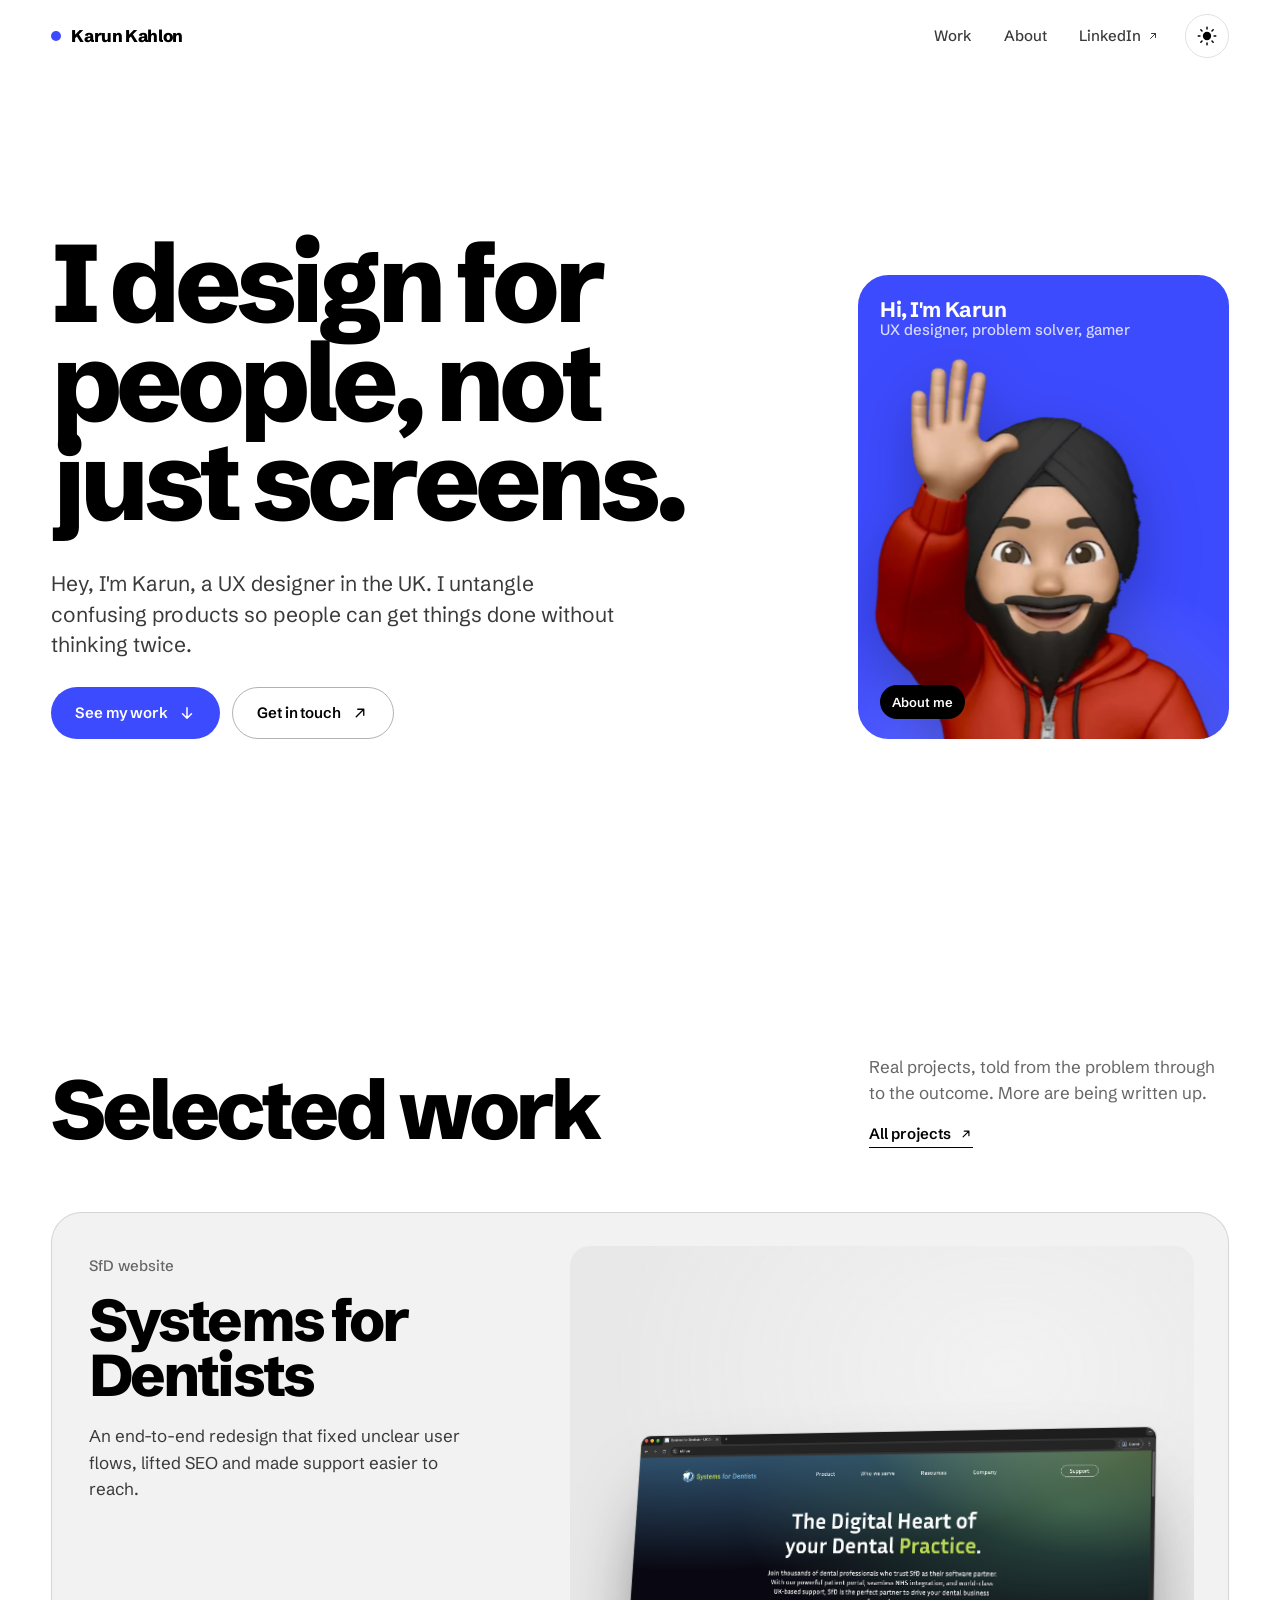
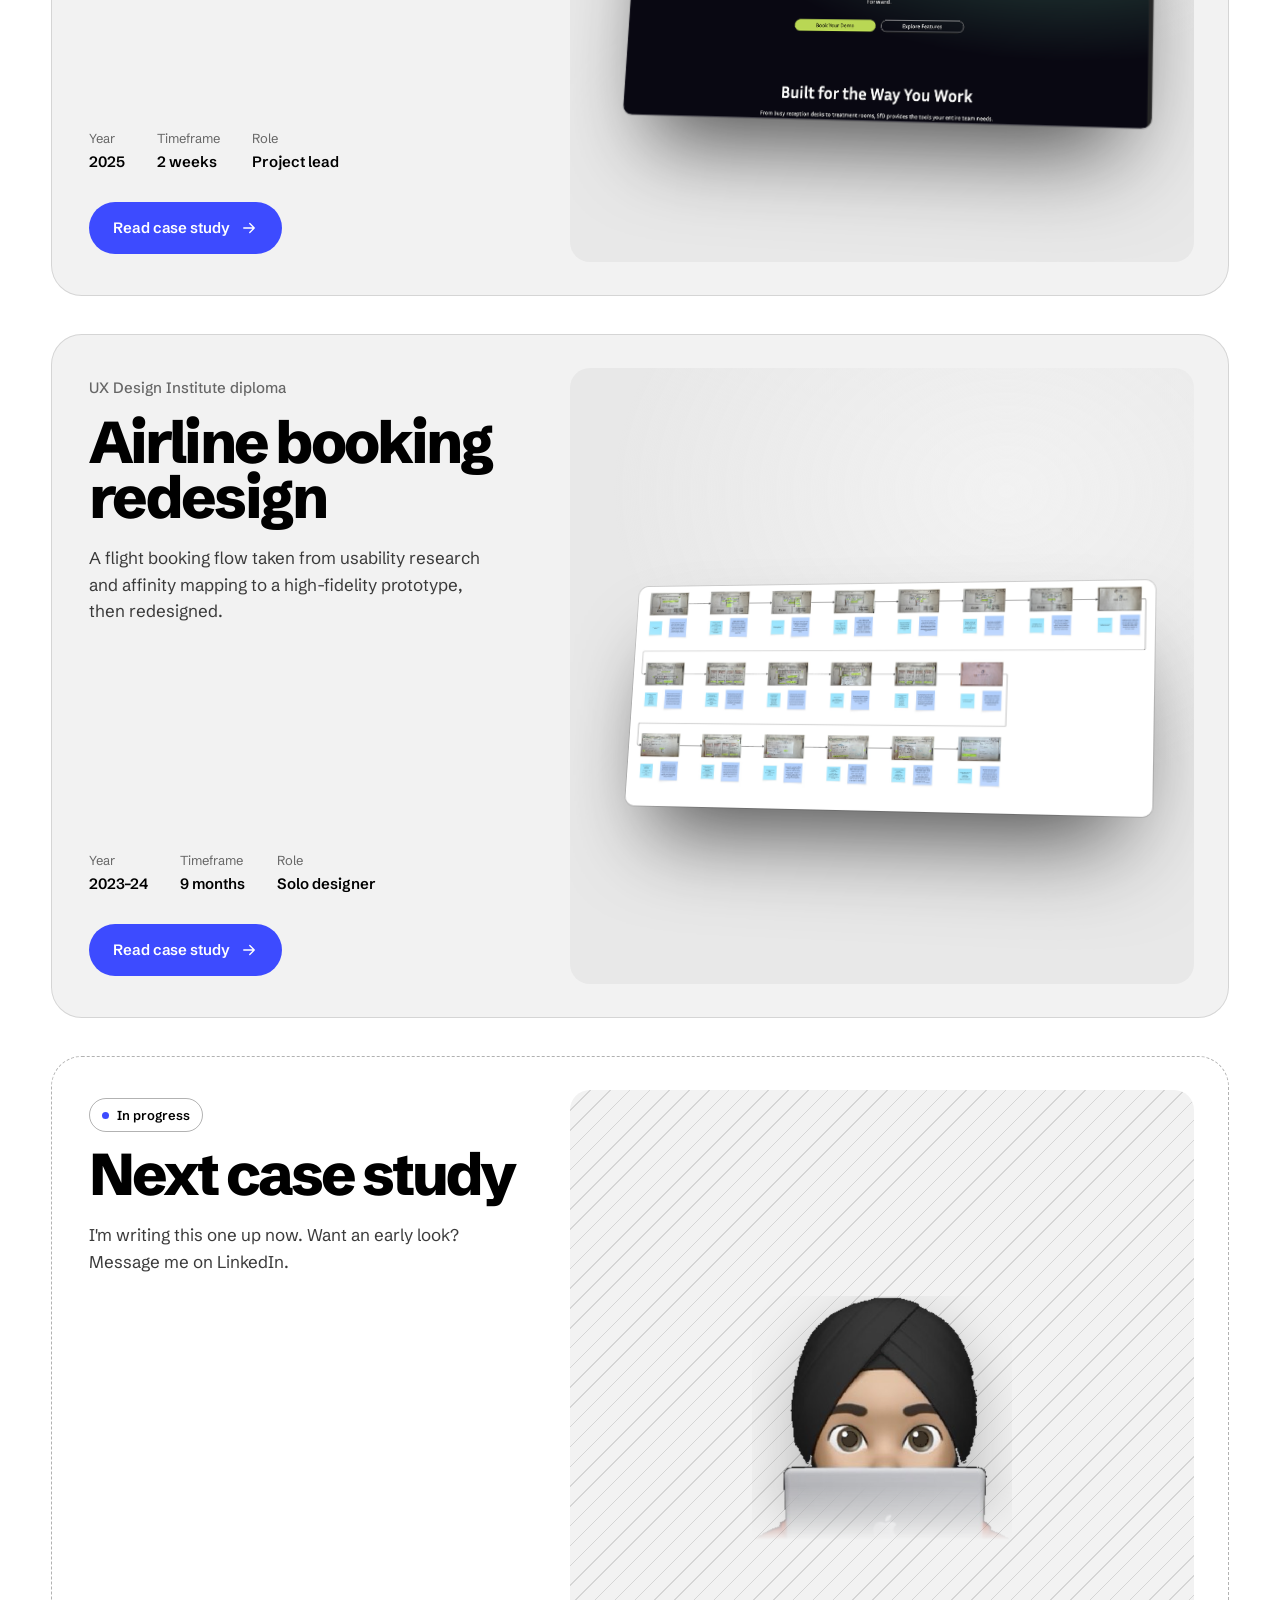
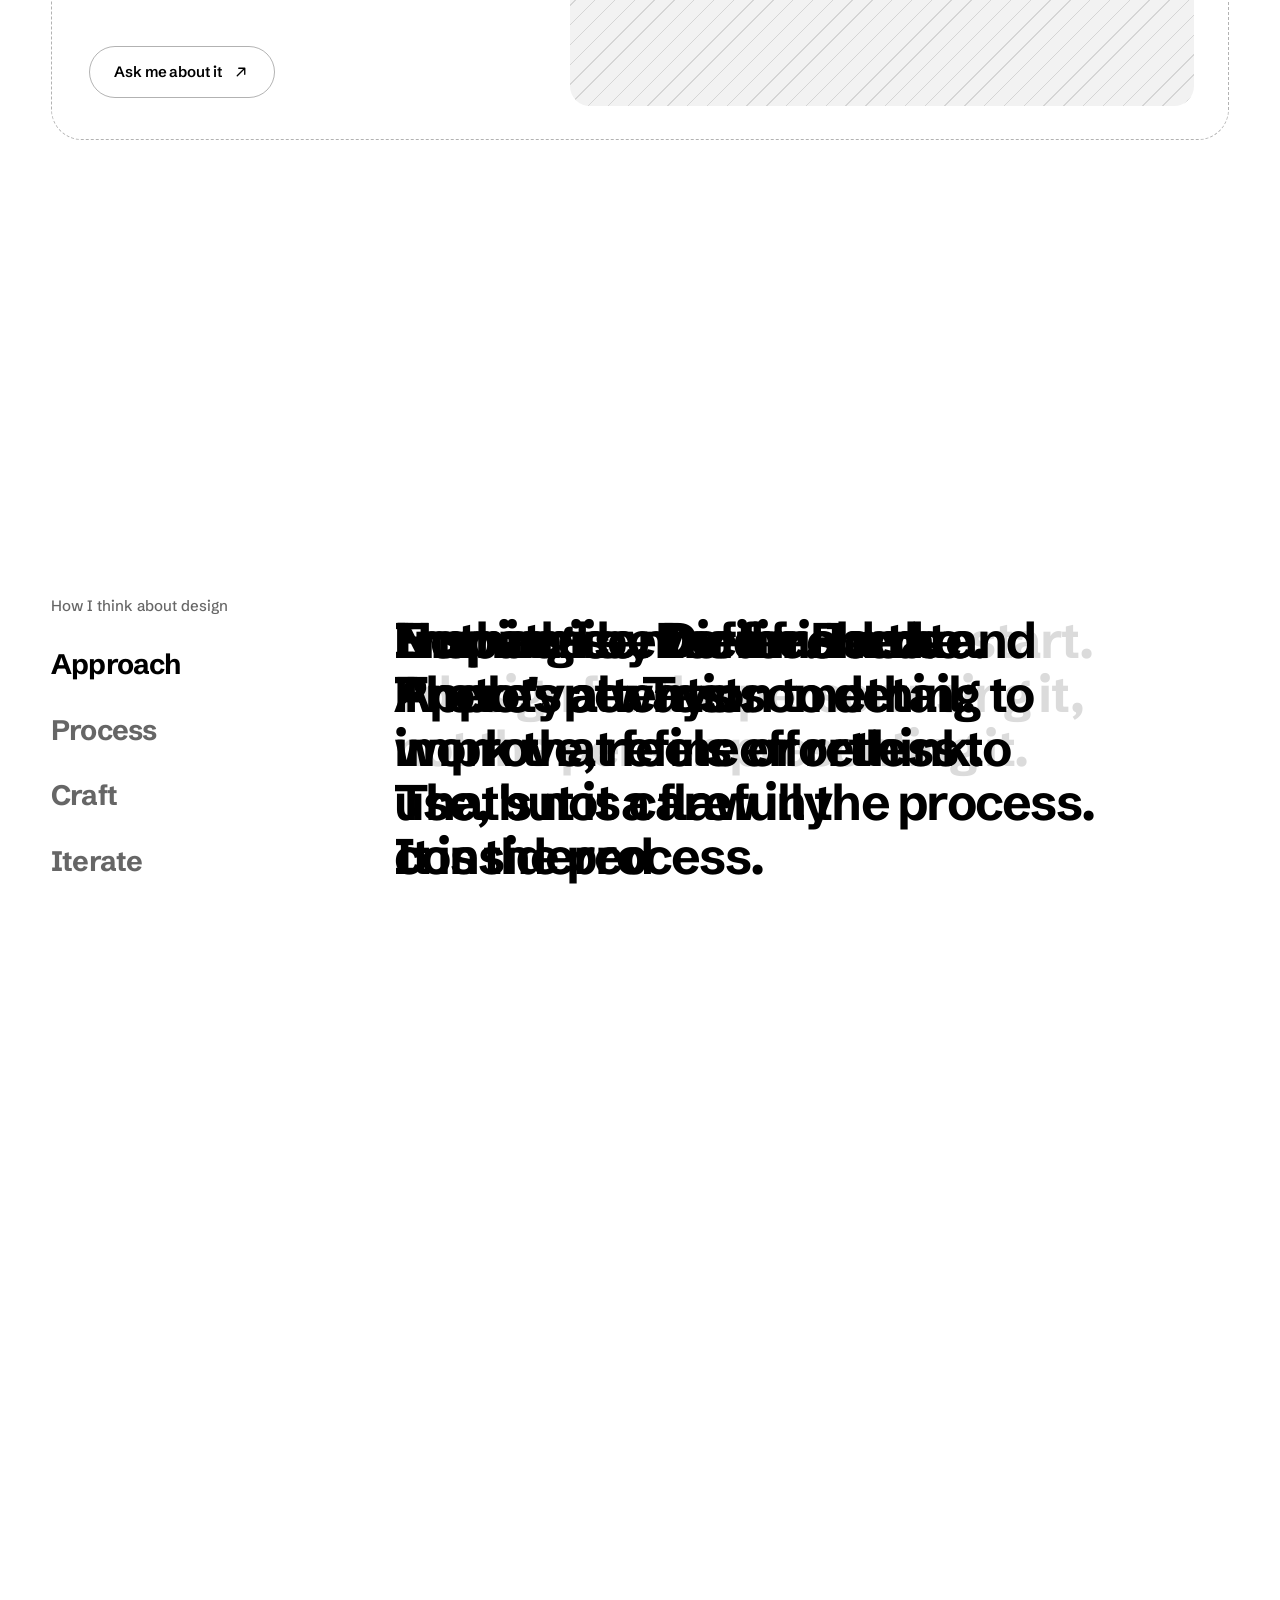
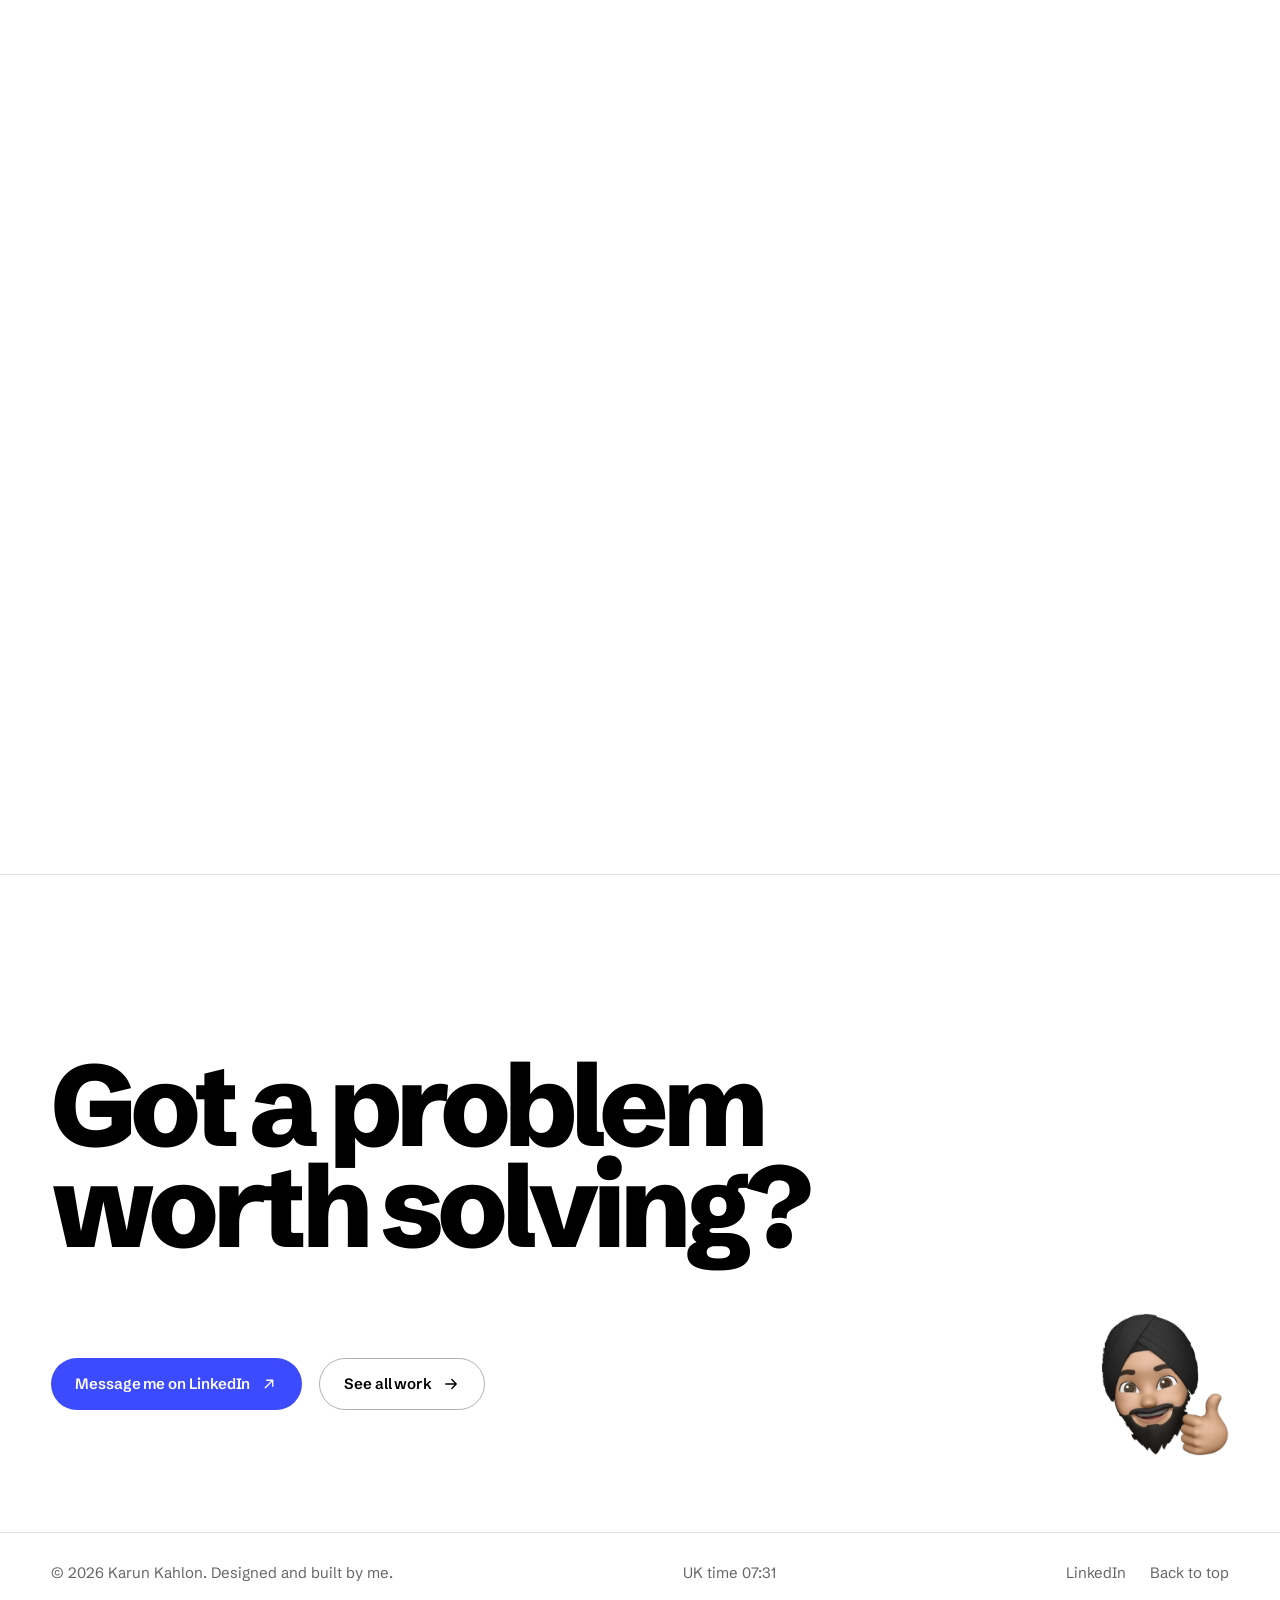
==== commit d818f1c5: "Portfolio v2" ====
--- a/index.html
+++ b/index.html
@@ -1,225 +1,156 @@
 <!DOCTYPE html>
-<html lang="en">
+<html lang="en-GB">
 <head>
-    <meta charset="UTF-8">
-    <meta name="viewport" content="width=device-width, initial-scale=1.0">
-    <title>Kahlon Studios</title>
-    <link rel="stylesheet" href="https://fonts.googleapis.com/css?family=Roboto:400,700&display=swap">
-    <link rel="stylesheet" href="style.css">
-    <link rel="icon" type="image/svg+xml" href="favicon.svg">
-    <link rel="apple-touch-icon" href="favicon.svg">
+  <meta charset="UTF-8">
+  <meta name="viewport" content="width=device-width, initial-scale=1, viewport-fit=cover">
+  <title>Karun Kahlon — UX Designer</title>
+  <meta name="description" content="Karun Kahlon is a UX designer in the UK who designs for people, not just screens. Case studies, process and more.">
+  <meta name="theme-color" content="#000000">
+  <meta property="og:title" content="Karun Kahlon — UX Designer">
+  <meta property="og:description" content="Karun Kahlon is a UX designer in the UK who designs for people, not just screens. Case studies, process and more.">
+  <link rel="icon" type="image/svg+xml" href="favicon.svg">
+  <link rel="apple-touch-icon" href="favicon.svg">
+  <link rel="preconnect" href="https://fonts.googleapis.com">
+  <link rel="preconnect" href="https://fonts.gstatic.com" crossorigin>
+  <link rel="stylesheet" href="https://fonts.googleapis.com/css2?family=Schibsted+Grotesk:wght@400..900&display=swap">
+  <link rel="stylesheet" href="assets/css/main.css">
+  <script>
+    /* Theme before paint + missing-image fallbacks (runs before any image loads) */
+    (function () {
+      var r = document.documentElement, t;
+      r.classList.add("js");
+      try { t = localStorage.getItem("kk-theme"); } catch (e) {}
+      if (!t) t = matchMedia("(prefers-color-scheme: light)").matches ? "light" : "dark";
+      r.dataset.theme = t;
+      window.__kkQueue = [];
+      document.addEventListener("error", function (e) {
+        var i = e.target;
+        if (!i || i.tagName !== "IMG") return;
+        var f = i.getAttribute("data-fallback");
+        if (f && !i.dataset.fb) { i.dataset.fb = "1"; i.src = f; return; }
+        window.__kkMissing ? window.__kkMissing(i) : window.__kkQueue.push(i);
+      }, true);
+    })();
+  </script>
+</head>
+<body class="page-home">
+<a class="skip-link" href="#main">Skip to content</a>
 
-<!-- Desktop navbar Contact hover handled in style.css -->
-</head>
+<header class="nav">
+  <div class="wrap nav__inner">
+    <a class="nav__brand" href="index.html" aria-label="Karun Kahlon, home"><span class="nav__brand-mark" aria-hidden="true"></span>Karun Kahlon</a>
+    <nav class="nav__links" aria-label="Main">
+      <a class="nav__link" href="Projects.html">Work</a>
+      <a class="nav__link" href="about.html">About</a>
+      <a class="nav__link" href="https://www.linkedin.com/in/karun-kahlon-783655301/" target="_blank" rel="noopener noreferrer">LinkedIn <svg viewBox="0 0 24 24" fill="none" stroke="currentColor" stroke-width="2" stroke-linecap="round" stroke-linejoin="round" aria-hidden="true"><path d="M7 17 17 7M9 7h8v8"/></svg></a>
+      <button class="theme-toggle" type="button" data-theme-toggle aria-label="Switch theme">
+          <svg viewBox="0 0 24 24" aria-hidden="true">
+            <mask id="moon-cut"><rect width="24" height="24" fill="#fff"/><circle class="moon-mask" cx="30" cy="-6" r="7" fill="#000"/></mask>
+            <circle class="sun-core" cx="12" cy="12" r="5" fill="currentColor" mask="url(#moon-cut)"/>
+            <g class="sun-rays" stroke="currentColor" stroke-width="1.8" stroke-linecap="round"><path d="M12 1.5v2M12 20.5v2M1.5 12h2M20.5 12h2M4.6 4.6 6 6M18 18l1.4 1.4M4.6 19.4 6 18M18 6l1.4-1.4"/></g>
+          </svg>
+      </button>
+      <button class="menu-btn nav__menu-btn" type="button" aria-controls="menu" aria-expanded="false" aria-label="Open menu"><span></span></button>
+    </nav>
+  </div>
+</header>
 
-<body>
-
-<!-- Navbar -->
-<nav class="navbar">
-  <a href="KahlonStudios.html" class="logo">KARUN KAHLON</a>
-  <div class="nav-links">
-    <a href="https://www.linkedin.com/in/karun-kahlon-783655301/" class="text-link" target="_blank" rel="noopener noreferrer">LinkedIn</a>
-    <a href="Projects.html" class="button-link">Projects</a>
-  </div>
-  <button class="hamburger" id="hamburgerBtn" aria-label="Open menu" aria-controls="mobileMenu" aria-expanded="false">
-    <span></span>
-    <span></span>
-    <span></span>
-  </button>
-</nav>
-
-<!-- Hamburger menu -->
-<div class="menu-overlay" id="menuOverlay" aria-hidden="true">
-  <aside class="mobile-menu" id="mobileMenu" aria-label="Mobile menu">
-    <div class="menu-header">
-      <span class="menu-header-label">Menu</span>
-      <button class="menu-close" id="closeMenuBtn" aria-label="Close menu">×</button>
-    </div>
-    <a class="mobile-link mobile-link--primary" href="Projects.html">Projects</a>
-    <a class="mobile-link" href="https://www.linkedin.com/in/karun-kahlon-783655301/" target="_blank" rel="noopener noreferrer">LinkedIn</a>
-  </aside>
+<div class="menu" id="menu" aria-hidden="true">
+  <nav class="menu__links" aria-label="Mobile">
+    <a class="menu__link" href="Projects.html">Work</a>
+    <a class="menu__link" href="about.html">About</a>
+    <a class="menu__link" href="https://www.linkedin.com/in/karun-kahlon-783655301/" target="_blank" rel="noopener noreferrer">LinkedIn</a>
+  </nav>
+  <p class="menu__foot">UX designer, UK. It's <span data-clock>--:--</span> here.</p>
 </div>
 
-<!-- landing Section -->
-<section class="landing" id="hero">
+<main id="main">
 
-  <div class="landing-image">
-    <div class="memoji-orbit" id="memojiOrbit">
-      <svg class="orbit-ring" id="orbitSvg" viewBox="0 0 390 390" xmlns="http://www.w3.org/2000/svg" aria-hidden="true">
-        <defs>
-          <path id="orbitPath" d="M 195,195 m -155,0 a 155,155 0 1,1 310,0 a 155,155 0 1,1 -310,0"/>
-        </defs>
-        <text class="orbit-text">
-          <textPath id="orbitTextPath" href="#orbitPath" startOffset="0%">UX Designer · Problem Solver · Driven by Purpose · Gamer · </textPath>
-        </text>
-      </svg>
-      <img src="Images/LandingPage/memoji_wave_1600.webp" alt="My Memoji" class="memoji">
-    </div>
-  </div>
-
-  <div class="landing-text">
-    <p class="landing-greeting">Hey, I'm Karun...</p>
-    <h1 class="landing-h1">I design for people,<br>not just screens.</h1>
-    <div class="landing-btns">
-      <a href="https://www.linkedin.com/in/karun-kahlon-783655301/" class="landing-LinkedIn-btn" target="_blank" rel="noopener noreferrer">Get in Touch</a>
-      <a href="Projects.html" class="landing-projects-btn">View Projects</a>
-    </div>
-  </div>
-
-</section>
-
-<!-- Featured Projects Preview -->
-<section class="featured-projects">
-  <div class="featured-projects-container">
-
-    <div class="fp-header">
-      <span class="fp-label">Featured Work</span>
-      <a href="Projects.html" class="fp-all-link">View all projects →</a>
-    </div>
-
-    <div class="fp-grid">
-
-      <!-- SfD -->
-      <a href="sfd-project.html" class="fp-card fp-card--primary" aria-label="View SfD Website project">
-        <div class="fp-card-image">
-          <img src="Images/LandingPage/SFD Thumbnail.png" alt="SfD Website project thumbnail">
+  <section class="hero" aria-label="Introduction">
+    <div class="wrap hero__grid">
+      <div>
+        <h1 class="hero__title"><span class="line">I design for</span><span class="line">people, not</span><span class="line">just screens.</span></h1>
+        <p class="hero__lede">Hey, I'm Karun, a UX designer in the UK. I untangle confusing products so people can get things done without thinking twice.</p>
+        <div class="hero__actions">
+          <a class="btn btn--accent" href="#work" data-magnetic="0.3"><span class="roll"><span class="roll__in" data-label="See my work">See my work</span></span><svg class="btn__icon" viewBox="0 0 24 24" fill="none" stroke="currentColor" stroke-width="2" stroke-linecap="round" stroke-linejoin="round" aria-hidden="true"><path d="M12 5v14M6 13l6 6 6-6"/></svg></a>
+          <a class="btn btn--ghost" href="https://www.linkedin.com/in/karun-kahlon-783655301/" target="_blank" rel="noopener noreferrer" data-magnetic="0.25"><span class="roll"><span class="roll__in" data-label="Get in touch">Get in touch</span></span><svg class="btn__icon btn__icon--ne" viewBox="0 0 24 24" fill="none" stroke="currentColor" stroke-width="1.8" stroke-linecap="round" stroke-linejoin="round" aria-hidden="true"><path d="M7 17 17 7M9 7h8v8"/></svg></a>
         </div>
-        <div class="fp-card-body">
-          <div class="fp-card-meta">
-            <span class="fp-card-index">01</span>
-            <span class="fp-card-title">SfD Website</span>
-          </div>
-          <p class="fp-card-desc">End-to-end redesign solving UX inefficiencies to improve SEO and drive growth.</p>
-          <div class="fp-card-duration">
-            <svg xmlns="http://www.w3.org/2000/svg" width="13" height="13" viewBox="0 0 24 24" fill="none" stroke="currentColor" stroke-width="2" stroke-linecap="round" stroke-linejoin="round" aria-hidden="true"><circle cx="12" cy="12" r="10"/><polyline points="12 6 12 12 16 14"/></svg>
-            <span>June 2025 &nbsp;·&nbsp; 2 Weeks</span>
-          </div>
-          <span class="fp-card-cta">View Project →</span>
-        </div>
-      </a>
-
-      <!-- UX Diploma -->
-      <a href="ux-diploma.html" class="fp-card fp-card--primary" aria-label="View UX Diploma project">
-        <div class="fp-card-image">
-          <img src="Images/LandingPage/UX Diploma Thumbnail.png" alt="UX Diploma project thumbnail">
-        </div>
-        <div class="fp-card-body">
-          <div class="fp-card-meta">
-            <span class="fp-card-index">02</span>
-            <span class="fp-card-title">Diploma Project</span>
-          </div>
-          <p class="fp-card-desc">Full UX Design Institute diploma — research, analysis, wireframing, prototyping and redesign.</p>
-          <div class="fp-card-duration">
-            <svg xmlns="http://www.w3.org/2000/svg" width="13" height="13" viewBox="0 0 24 24" fill="none" stroke="currentColor" stroke-width="2" stroke-linecap="round" stroke-linejoin="round" aria-hidden="true"><circle cx="12" cy="12" r="10"/><polyline points="12 6 12 12 16 14"/></svg>
-            <span>Sep 2023 – Jun 2024 &nbsp;·&nbsp; 9 Months</span>
-          </div>
-          <span class="fp-card-cta">View Project →</span>
-        </div>
-      </a>
-
-    </div>
-
-  </div>
-</section>
-
-<!-- Design Philosophy Section -->
-<section class="design-philosophy" id="dp-container">
-  <div class="dp-wall-header">
-    <h2 class="design-philosophy-title">Design Philosophy</h2>
-  </div>
-
-  <div class="dp-wall">
-
-    <div class="dp-band">
-      <span class="dp-band-index">01 / Approach</span>
-      <p class="dp-band-statement">Human-centred from the start. I design for the person using it, not the person presenting it.</p>
-    </div>
-
-    <div class="dp-band">
-      <span class="dp-band-index">02 / Process</span>
-      <p class="dp-band-statement">Empathise. Define. Ideate. Prototype. Test. Not a checklist — a mindset.</p>
-    </div>
-
-    <div class="dp-band">
-      <span class="dp-band-index">03 / Craft</span>
-      <p class="dp-band-statement">Inspired by Dieter Rams and Apple's attention to detail — work that feels effortless to use, but is carefully considered in every detail.</p>
-    </div>
-
-    <div class="dp-band">
-      <span class="dp-band-index">04 / Iterate</span>
-      <p class="dp-band-statement">Nothing is ever finished. There is always something to improve, refine, or rethink. That's not a flaw in the process — it is the process.</p>
-    </div>
-
-  </div>
-</section>
-
-<!-- About Me Section -->
-<section class="about">
-  <div class="about-container">
-    <h2 class="about-title">About Me</h2>
-
-    <div class="about-carousel" id="aboutCarousel">
-      <div class="about-track" id="aboutTrack">
-
-        <div class="about-card">
-          <img src="Images/LandingPage/Snowdon.jpg" alt="Hiking on Snowdon" class="about-card-img">
-          <div class="about-card-body">
-            <span class="about-card-label">
-              <span class="about-card-label-dash"></span>
-              Active by Nature
-            </span>
-            <p class="about-card-text">I like to keep a balance between staying active and spending time outdoors. This could be a football game, a gym session, or a long walk in nature. It's something that helps clear my mind, stay disciplined, and keep a positive mindset.</p>
-          </div>
-        </div>
-
-        <div class="about-card">
-          <img src="Images/LandingPage/Spider-Man.JPG" alt="Games, Tech & Cinema" class="about-card-img">
-          <div class="about-card-body">
-            <span class="about-card-label">
-              <span class="about-card-label-dash"></span>
-              Games, Tech &amp; Cinema
-            </span>
-            <p class="about-card-text">I've always been curious about what makes digital experiences engaging and memorable. Whether that's trying out new products, getting immersed in games, or appreciating the detail in films.</p>
-          </div>
-        </div>
-
-        <div class="about-card">
-          <img src="Images/LandingPage/Antalya arch.png" alt="Culture & Travel" class="about-card-img">
-          <div class="about-card-body">
-            <span class="about-card-label">
-              <span class="about-card-label-dash"></span>
-              Culture &amp; Curiosity
-            </span>
-            <p class="about-card-text">I'm fascinated by culture and how it shapes our thinking. I love learning about different cultures and perspectives, and I believe that understanding these differences is key to creating inclusive and meaningful designs.</p>
-          </div>
-        </div>
-
       </div>
 
-      <div class="about-dots" id="aboutDots" aria-label="Carousel position"></div>
+      <div class="hero__card-wrap">
+        <a class="memoji-card" href="about.html" data-cursor="About me" aria-label="About me: meet Karun">
+          <div class="memoji-card__top">
+            <p class="memoji-card__hello">Hi, I'm Karun<small>UX designer, problem solver, gamer</small></p>
+            <span class="memoji-card__arrow" aria-hidden="true"><svg viewBox="0 0 24 24" fill="none" stroke="currentColor" stroke-width="1.8" stroke-linecap="round" stroke-linejoin="round" aria-hidden="true"><path d="M5 12h14M13 6l6 6-6 6"/></svg></span>
+          </div>
+          <img class="memoji-card__img" src="Images/Memoji/wave.png" alt="" width="872" height="1000" fetchpriority="high">
+          <span class="memoji-card__label">About me</span>
+        </a>
+      </div>
+    </div>
+  </section>
+
+  <section class="section" id="work" aria-labelledby="work-title">
+    <div class="wrap">
+      <div class="section-head">
+        <h2 class="section-title" id="work-title">Selected work</h2>
+        <div>
+          <p class="section-note">Real projects, told from the problem through to the outcome. More are being written up.</p>
+          <p style="margin-top:14px"><a class="text-link" href="Projects.html">All projects <svg viewBox="0 0 24 24" fill="none" stroke="currentColor" stroke-width="2" stroke-linecap="round" stroke-linejoin="round" aria-hidden="true"><path d="M7 17 17 7M9 7h8v8"/></svg></a></p>
+        </div>
+      </div>
+      <ol class="stack" id="stack" style="list-style:none;margin:0;padding:0"></ol>
+      <noscript><p><a class="text-link" href="sfd-project.html">Systems for Dentists</a> &nbsp; <a class="text-link" href="ux-diploma.html">Airline booking redesign</a></p></noscript>
+    </div>
+  </section>
+
+  <section class="philo" aria-labelledby="philo-title">
+    <div class="philo__pin">
+      <div class="wrap philo__grid">
+        <div>
+          <h2 class="philo__title" id="philo-title">How I think about design</h2>
+          <ul class="philo__labels" aria-hidden="true">
+            <li class="philo__label is-active">Approach</li>
+            <li class="philo__label">Process</li>
+            <li class="philo__label">Craft</li>
+            <li class="philo__label">Iterate</li>
+          </ul>
+        </div>
+        <div class="philo__stage">
+          <p class="philo__statement is-active">Human-centred from the start. I design for the person using it, not the person presenting it.</p>
+          <p class="philo__statement">Empathise. Define. Ideate. Prototype. Test. Not a checklist, a mindset.</p>
+          <p class="philo__statement">Inspired by Dieter Rams and Apple's attention to detail: work that feels effortless to use, but is carefully considered in every detail.</p>
+          <p class="philo__statement">Nothing is ever finished. There's always something to improve, refine or rethink. That's not a flaw in the process. It is the process.</p>
+        </div>
+      </div>
+    </div>
+  </section>
+
+<section class="contact" aria-labelledby="contact-title">
+  <div class="wrap">
+    <h2 class="contact__title" id="contact-title">Got a problem worth solving?</h2>
+    <div class="contact__row">
+      <a class="btn btn--accent" href="https://www.linkedin.com/in/karun-kahlon-783655301/" target="_blank" rel="noopener noreferrer" data-magnetic="0.35"><span class="roll"><span class="roll__in" data-label="Message me on LinkedIn">Message me on LinkedIn</span></span><svg class="btn__icon btn__icon--ne" viewBox="0 0 24 24" fill="none" stroke="currentColor" stroke-width="1.8" stroke-linecap="round" stroke-linejoin="round" aria-hidden="true"><path d="M7 17 17 7M9 7h8v8"/></svg></a>
+      <a class="btn btn--ghost" href="Projects.html" data-magnetic="0.25"><span class="roll"><span class="roll__in" data-label="See all work">See all work</span></span><svg class="btn__icon btn__icon--e" viewBox="0 0 24 24" fill="none" stroke="currentColor" stroke-width="1.8" stroke-linecap="round" stroke-linejoin="round" aria-hidden="true"><path d="M5 12h14M13 6l6 6-6 6"/></svg></a>
+      <img class="contact__memoji" src="Images/Memoji/thumbs-up.png" alt="" loading="lazy" width="628" height="700">
     </div>
   </div>
 </section>
 
+</main>
+
 <footer class="footer">
-  <div class="footer-content">
-    <a href="KahlonStudios.html" class="logo">KARUN KAHLON</a>
-    
-    <a href="https://www.linkedin.com/in/karun-kahlon-783655301/" 
-       class="linkedin-link" 
-       target="_blank" 
-       aria-label="LinkedIn Profile">
-      <svg xmlns="http://www.w3.org/2000/svg" 
-           width="24" 
-           height="24" 
-           viewBox="0 0 24 24" 
-           fill="white">
-        <path d="M4.98 3.5C4.98 4.88 3.86 6 2.48 6S0 4.88 0 3.5 1.12 1 2.48 1s2.5 1.12 2.5 2.5zM0 8h5v16H0V8zm7.5 0h4.78v2.2h.07c.67-1.27 2.3-2.6 4.73-2.6 5.06 0 6 3.33 6 7.66V24h-5v-6.88c0-1.64-.03-3.75-2.28-3.75-2.29 0-2.64 1.79-2.64 3.63V24h-5V8z"/>
-      </svg>
-    </a>
+  <div class="wrap footer__inner">
+    <p>&copy; <span data-year>2026</span> Karun Kahlon. Designed and built by me.</p>
+    <p>UK time <span data-clock>--:--</span></p>
+    <div class="footer__links">
+      <a href="https://www.linkedin.com/in/karun-kahlon-783655301/" target="_blank" rel="noopener noreferrer">LinkedIn</a>
+      <a href="#main">Back to top</a>
+    </div>
   </div>
 </footer>
 
-<script src="script.js"></script>
+<script src="assets/js/projects.js"></script>
+<script src="assets/js/main.js"></script>
 </body>
 </html>
--- a/assets/css/main.css
+++ b/assets/css/main.css
@@ -0,0 +1,1328 @@
+/* ==========================================================================
+   Karun Kahlon — Portfolio v2
+   Monotone black / white + Signal blue for actions and UI enhancement.
+   ========================================================================== */
+
+/* ---------- 1. Tokens ---------- */
+:root {
+  /* Signal blue ramp — the only colour. Used for actions, focus, progress. */
+  --acc-50:  #EDEFFF;
+  --acc-200: #BFC5FF;
+  --acc-300: #8C95FF;   /* accent text on black (7.9:1) */
+  --acc-500: #3D4BFF;   /* fills; white text on it = 5.8:1 */
+  --acc-600: #2B36D9;   /* hover */
+  --acc-700: #2B36D9;   /* accent text on white (7.0:1) */
+  --acc-900: #10166B;
+  --on-accent: #FFFFFF;
+
+  /* Type */
+  --font: "Schibsted Grotesk", ui-sans-serif, system-ui, -apple-system, "Segoe UI", Helvetica, Arial, sans-serif;
+  --fs-xs: 0.8125rem;   /* 13 */
+  --fs-sm: 0.9375rem;   /* 15 */
+  --fs-md: 1.0625rem;   /* 17 body */
+  --fs-lg: 1.3125rem;   /* 21 */
+  --fs-xl: clamp(1.5rem, 2.2vw, 2rem);
+  --fs-2xl: clamp(2rem, 4vw, 3.5rem);
+  --fs-3xl: clamp(2.75rem, 6.5vw, 6rem);
+  --fs-hero: clamp(3rem, 8.6vw, 9.25rem);
+
+  /* Space & shape — radius steps with hierarchy: stage > card > media > control */
+  --inset: clamp(10px, 1.2vw, 16px);
+  --gutter: clamp(20px, 4vw, 56px);
+  --nav-h: 72px;
+  --r-stage: clamp(20px, 2.4vw, 32px);
+  --r-card: 20px;
+  --r-media: 12px;
+  --r-pill: 999px;
+  --max: 1440px;
+
+  --ease-out: cubic-bezier(0.16, 1, 0.3, 1);
+  --ease-inout: cubic-bezier(0.76, 0, 0.24, 1);
+  --spring: cubic-bezier(0.34, 1.56, 0.64, 1);
+}
+
+/* Dark (default) */
+:root,
+:root[data-theme="dark"] {
+  color-scheme: dark;
+  --bg: #000000;
+  --surface: #121212;
+  --surface-2: #1C1C1C;
+  --text: #FFFFFF;
+  --text-2: #BDBDBD;
+  --muted: #8C8C8C;
+  --line: rgba(255, 255, 255, 0.12);
+  --line-strong: rgba(255, 255, 255, 0.28);
+  --invert-bg: #FFFFFF;
+  --invert-text: #000000;
+  --accent-text: var(--acc-300);
+  --nav-bg: rgba(0, 0, 0, 0.72);
+}
+
+@media (prefers-color-scheme: light) {
+  :root:not([data-theme="dark"]) {
+    color-scheme: light;
+    --bg: #FFFFFF;
+    --surface: #F2F2F2;
+    --surface-2: #E8E8E8;
+    --text: #000000;
+    --text-2: #3A3A3A;
+    --muted: #666666;
+    --line: rgba(0, 0, 0, 0.12);
+    --line-strong: rgba(0, 0, 0, 0.3);
+    --invert-bg: #000000;
+    --invert-text: #FFFFFF;
+    --accent-text: var(--acc-700);
+    --nav-bg: rgba(255, 255, 255, 0.78);
+  }
+}
+
+:root[data-theme="light"] {
+  color-scheme: light;
+  --bg: #FFFFFF;
+  --surface: #F2F2F2;
+  --surface-2: #E8E8E8;
+  --text: #000000;
+  --text-2: #3A3A3A;
+  --muted: #666666;
+  --line: rgba(0, 0, 0, 0.12);
+  --line-strong: rgba(0, 0, 0, 0.3);
+  --invert-bg: #000000;
+  --invert-text: #FFFFFF;
+  --accent-text: var(--acc-700);
+  --nav-bg: rgba(255, 255, 255, 0.78);
+}
+
+/* Cross-document page transitions (Chrome/Edge 126+, Safari 18.2+) */
+@view-transition { navigation: auto; }
+::view-transition-old(root),
+::view-transition-new(root) { animation-duration: 0.35s; }
+
+/* Theme switch circular reveal */
+.theme-switching::view-transition-old(root),
+.theme-switching::view-transition-new(root) { animation: none; mix-blend-mode: normal; }
+
+/* ---------- 2. Base ---------- */
+*, *::before, *::after { box-sizing: border-box; }
+
+html {
+  -webkit-text-size-adjust: 100%;
+  scroll-padding-top: calc(var(--nav-h) + 24px);
+}
+
+:root { padding-top: env(safe-area-inset-top, 0px); padding-bottom: env(safe-area-inset-bottom, 0px); }
+
+body {
+  margin: 0;
+  background: var(--bg);
+  color: var(--text);
+  font-family: var(--font);
+  font-size: var(--fs-md);
+  line-height: 1.55;
+  -webkit-font-smoothing: antialiased;
+  -moz-osx-font-smoothing: grayscale;
+  text-rendering: optimizeLegibility;
+  overflow-x: clip;
+  transition: background-color 0.4s ease, color 0.4s ease;
+}
+
+img { max-width: 100%; height: auto; display: block; }
+a { color: inherit; text-decoration: none; }
+button { font: inherit; color: inherit; background: none; border: 0; padding: 0; cursor: pointer; }
+h1, h2, h3, h4, p { margin: 0; }
+h1, h2, h3, h4 { font-weight: 700; letter-spacing: -0.035em; line-height: 1; }
+
+::selection { background: var(--acc-500); color: var(--on-accent); }
+
+:focus-visible {
+  outline: 2px solid var(--acc-500);
+  outline-offset: 3px;
+  border-radius: 6px;
+}
+
+.sr-only {
+  position: absolute; width: 1px; height: 1px; padding: 0; margin: -1px;
+  overflow: hidden; clip: rect(0 0 0 0); white-space: nowrap; border: 0;
+}
+
+.skip-link {
+  position: fixed; left: var(--inset); top: -100px; z-index: 200;
+  background: var(--acc-500); color: var(--on-accent); padding: 12px 18px; border-radius: var(--r-pill);
+  font-weight: 600; transition: top 0.2s;
+}
+.skip-link:focus { top: calc(var(--inset) + env(safe-area-inset-top, 0px)); }
+
+.wrap {
+  width: 100%;
+  max-width: var(--max);
+  margin-inline: auto;
+  padding-inline: var(--gutter);
+}
+
+.muted { color: var(--muted); }
+
+/* ---------- 3. Navigation ---------- */
+.nav {
+  position: fixed;
+  top: 0; left: 0; right: 0;
+  z-index: 100;
+  padding-top: env(safe-area-inset-top, 0px);
+  transition: transform 0.5s var(--ease-out), background-color 0.3s ease, border-color 0.3s ease;
+  border-bottom: 1px solid transparent;
+}
+.nav.is-scrolled {
+  background: var(--nav-bg);
+  -webkit-backdrop-filter: blur(16px) saturate(1.4);
+  backdrop-filter: blur(16px) saturate(1.4);
+  border-bottom-color: var(--line);
+}
+.nav.is-hidden { transform: translateY(-110%); }
+
+.nav__inner {
+  height: var(--nav-h);
+  display: flex;
+  align-items: center;
+  justify-content: space-between;
+  gap: 24px;
+}
+
+.nav__brand {
+  font-weight: 800;
+  font-size: 1.0625rem;
+  letter-spacing: -0.02em;
+  display: inline-flex;
+  align-items: center;
+  gap: 10px;
+}
+.nav__brand-mark {
+  width: 10px; height: 10px; border-radius: 50%;
+  background: var(--acc-500);
+  transition: transform 0.5s var(--spring);
+}
+.nav__brand:hover .nav__brand-mark { transform: scale(1.5); }
+
+.nav__links {
+  display: flex;
+  align-items: center;
+  gap: 4px;
+}
+
+.nav__link {
+  position: relative;
+  padding: 10px 14px;
+  font-size: var(--fs-sm);
+  font-weight: 500;
+  color: var(--text-2);
+  border-radius: var(--r-pill);
+  transition: color 0.2s ease, background-color 0.2s ease;
+  display: inline-flex; align-items: center; gap: 6px;
+}
+.nav__link:hover { color: var(--text); background: var(--surface); }
+.nav__link[aria-current="page"] { color: var(--text); }
+.nav__link[aria-current="page"]::after {
+  content: "";
+  position: absolute; left: 50%; bottom: 3px;
+  width: 4px; height: 4px; border-radius: 50%;
+  background: var(--acc-500);
+  transform: translateX(-50%);
+}
+.nav__link svg { width: 12px; height: 12px; }
+
+.theme-toggle {
+  width: 44px; height: 44px;
+  border-radius: 50%;
+  border: 1px solid var(--line);
+  display: grid; place-items: center;
+  margin-left: 8px;
+  transition: border-color 0.2s, background-color 0.2s;
+}
+.theme-toggle:hover { border-color: var(--line-strong); background: var(--surface); }
+.theme-toggle svg { width: 20px; height: 20px; overflow: visible; }
+.theme-toggle .sun-core { transition: r 0.5s var(--ease-out), transform 0.5s var(--ease-out); transform-origin: center; }
+.theme-toggle .sun-rays { transition: opacity 0.4s, transform 0.6s var(--ease-out); transform-origin: 12px 12px; }
+.theme-toggle .moon-mask { transition: cx 0.5s var(--ease-out), cy 0.5s var(--ease-out); }
+/* dark theme shows the moon */
+:root[data-theme="dark"] .theme-toggle .sun-rays { opacity: 0; transform: rotate(-60deg) scale(0.6); }
+:root[data-theme="dark"] .theme-toggle .sun-core { r: 9; }
+:root[data-theme="dark"] .theme-toggle .moon-mask { cx: 17; cy: 7; }
+
+.nav__links .nav__menu-btn { display: none; }
+
+/* Mobile menu */
+.menu {
+  position: fixed; inset: 0; z-index: 99;
+  background: var(--bg);
+  padding: calc(var(--nav-h) + 24px + env(safe-area-inset-top, 0px)) var(--gutter) calc(32px + env(safe-area-inset-bottom, 0px));
+  display: flex; flex-direction: column; justify-content: space-between;
+  clip-path: inset(0 0 100% 0);
+  transition: clip-path 0.6s var(--ease-inout), visibility 0s 0.6s;
+  visibility: hidden;
+}
+.menu.is-open { clip-path: inset(0 0 0 0); visibility: visible; transition: clip-path 0.6s var(--ease-inout); }
+.menu__links { display: flex; flex-direction: column; gap: 4px; }
+.menu__link {
+  font-size: clamp(2.5rem, 12vw, 4rem);
+  font-weight: 800;
+  letter-spacing: -0.04em;
+  line-height: 1.1;
+  display: block;
+  opacity: 0; transform: translateY(24px);
+  transition: opacity 0.4s, transform 0.6s var(--ease-out);
+}
+.menu.is-open .menu__link { opacity: 1; transform: none; }
+.menu.is-open .menu__link:nth-child(2) { transition-delay: 0.05s; }
+.menu.is-open .menu__link:nth-child(3) { transition-delay: 0.1s; }
+.menu__link[aria-current="page"] { color: var(--accent-text); }
+.menu__foot { color: var(--muted); font-size: var(--fs-sm); }
+
+.menu-btn {
+  width: 44px; height: 44px; border-radius: 50%;
+  border: 1px solid var(--line);
+  display: grid; place-items: center;
+}
+.menu-btn span { position: relative; width: 16px; height: 8px; }
+.menu-btn span::before, .menu-btn span::after {
+  content: ""; position: absolute; left: 0; right: 0; height: 1.5px; background: currentColor;
+  transition: transform 0.4s var(--ease-out), top 0.4s var(--ease-out);
+}
+.menu-btn span::before { top: 0; }
+.menu-btn span::after { top: 6.5px; }
+.menu-btn[aria-expanded="true"] span::before { top: 3.25px; transform: rotate(45deg); }
+.menu-btn[aria-expanded="true"] span::after { top: 3.25px; transform: rotate(-45deg); }
+
+/* ---------- 4. Buttons ---------- */
+.btn {
+  --btn-bg: transparent;
+  --btn-fg: var(--text);
+  position: relative;
+  display: inline-flex;
+  align-items: center;
+  gap: 10px;
+  height: 52px;
+  padding: 0 24px;
+  border-radius: var(--r-pill);
+  background: var(--btn-bg);
+  color: var(--btn-fg);
+  font-size: var(--fs-sm);
+  font-weight: 600;
+  letter-spacing: -0.005em;
+  white-space: nowrap;
+  isolation: isolate;
+  transition: background-color 0.25s ease, border-color 0.25s ease, color 0.25s ease;
+  will-change: transform;
+}
+.btn--accent { --btn-bg: var(--acc-500); --btn-fg: var(--on-accent); }
+.btn--accent:hover { --btn-bg: var(--acc-600); }
+.btn--ghost { border: 1px solid var(--line-strong); }
+.btn--ghost:hover { --btn-bg: var(--surface); border-color: var(--text); }
+.btn--invert { --btn-bg: var(--invert-bg); --btn-fg: var(--invert-text); }
+.btn--sm { height: 40px; padding: 0 16px; font-size: var(--fs-xs); }
+
+/* Text roll on hover */
+.roll {
+  display: inline-block;
+  overflow: hidden;
+  position: relative;
+  line-height: 1.3;
+  height: 1.3em;
+}
+.roll__in { display: block; transition: transform 0.45s var(--ease-out); }
+.roll__in::after {
+  content: attr(data-label);
+  display: block;
+}
+.btn:hover .roll__in,
+a:hover > .roll .roll__in,
+.card-link:hover .roll__in { transform: translateY(-50%); }
+
+.btn__icon {
+  width: 18px; height: 18px; flex: none;
+  transition: transform 0.45s var(--ease-out);
+}
+.btn:hover .btn__icon--ne { transform: rotate(45deg); }
+.btn:hover .btn__icon--e { transform: translateX(3px); }
+
+.arrow-circle {
+  width: 56px; height: 56px; border-radius: 50%;
+  display: grid; place-items: center;
+  background: var(--invert-bg); color: var(--invert-text);
+  flex: none;
+}
+.arrow-circle svg { width: 22px; height: 22px; }
+
+/* ---------- 5. Cursor chip ---------- */
+.cursor-chip {
+  position: fixed; top: 0; left: 0; z-index: 150;
+  width: 96px; height: 96px; margin: -48px 0 0 -48px;
+  border-radius: 50%;
+  background: var(--acc-500);
+  color: var(--on-accent);
+  display: grid; place-items: center;
+  font-size: var(--fs-xs);
+  font-weight: 700;
+  text-align: center;
+  line-height: 1.15;
+  pointer-events: none;
+  transform: translate3d(var(--x, -200px), var(--y, -200px), 0) scale(0);
+  transition: transform 0s, opacity 0.2s;
+  opacity: 0;
+}
+.cursor-chip__inner { display: flex; flex-direction: column; align-items: center; gap: 4px; transition: transform 0.4s var(--spring); transform: scale(0); }
+.cursor-chip.is-active { opacity: 1; }
+.cursor-chip.is-active .cursor-chip__inner { transform: scale(1); }
+.cursor-chip svg { width: 18px; height: 18px; }
+@media (hover: none), (pointer: coarse) { .cursor-chip { display: none; } }
+[data-cursor] { cursor: none; }
+@media (hover: none), (pointer: coarse) { [data-cursor] { cursor: pointer; } }
+
+/* ---------- 6. Home hero ---------- */
+.hero {
+  min-height: 100svh;
+  padding-top: calc(var(--nav-h) + clamp(24px, 6vh, 72px));
+  padding-bottom: clamp(32px, 6vh, 64px);
+  display: flex;
+  align-items: center;
+}
+.hero__grid {
+  display: grid;
+  grid-template-columns: minmax(0, 1fr) auto;
+  gap: clamp(28px, 5vw, 80px);
+  align-items: end;
+  width: 100%;
+}
+.hero__title {
+  font-size: var(--fs-hero);
+  font-weight: 800;
+  letter-spacing: -0.055em;
+  line-height: 0.9;
+  max-width: 11ch;
+}
+.hero__title .line { display: block; white-space: nowrap; }
+.hero__lede {
+  margin-top: clamp(24px, 3vw, 40px);
+  max-width: 44ch;
+  font-size: var(--fs-lg);
+  line-height: 1.45;
+  color: var(--text-2);
+}
+.hero__actions { margin-top: 28px; display: flex; flex-wrap: wrap; gap: 12px; }
+
+/* Decrypted text chars */
+.dc-word { display: inline-block; white-space: nowrap; }
+.dc-char { display: inline-block; }
+.dc-char.is-scrambled { color: var(--muted); }
+
+/* Memoji card — the doorway to About */
+.memoji-card {
+  position: relative;
+  display: block;
+  width: clamp(250px, 29vw, 430px);
+  aspect-ratio: 4 / 5;
+  border-radius: var(--r-stage);
+  background:
+    radial-gradient(120% 80% at 50% 110%, rgba(255,255,255,0.22), transparent 60%),
+    var(--acc-500);
+  color: var(--on-accent);
+  overflow: hidden;
+  transform-style: preserve-3d;
+  transform: perspective(900px) rotateX(var(--rx, 0deg)) rotateY(var(--ry, 0deg));
+  transition: transform 0.6s var(--ease-out), box-shadow 0.6s var(--ease-out);
+  -webkit-tap-highlight-color: transparent;
+}
+.memoji-card:hover { box-shadow: 0 40px 80px -30px rgba(61, 75, 255, 0.55); }
+.memoji-card__top {
+  position: absolute; inset: 22px 22px auto 22px;
+  display: flex; justify-content: space-between; align-items: flex-start;
+  z-index: 2;
+}
+.memoji-card__hello { font-size: var(--fs-lg); font-weight: 700; letter-spacing: -0.02em; line-height: 1.15; }
+.memoji-card__hello small { display: block; font-size: var(--fs-sm); font-weight: 500; opacity: 0.8; letter-spacing: 0; }
+.memoji-card__arrow {
+  width: 56px; height: 56px; border-radius: 50%;
+  background: #fff; color: var(--acc-500);
+  display: grid; place-items: center;
+  transform: scale(0) rotate(-45deg);
+  transition: transform 0.5s var(--spring);
+}
+.memoji-card__arrow svg { width: 22px; height: 22px; }
+.memoji-card:hover .memoji-card__arrow,
+.memoji-card:focus-visible .memoji-card__arrow { transform: scale(1) rotate(0deg); }
+@media (hover: none) { .memoji-card__arrow { transform: scale(0.85) rotate(0deg); } }
+
+.memoji-card__img {
+  position: absolute;
+  left: 50%; bottom: -2%;
+  width: 92%;
+  transform: translateX(-50%) translateZ(40px);
+  transition: transform 0.6s var(--ease-out);
+  filter: drop-shadow(0 20px 30px rgba(0, 0, 0, 0.25));
+  pointer-events: none;
+}
+.memoji-card:hover .memoji-card__img { transform: translateX(-50%) translateY(-3%) translateZ(40px) scale(1.03); }
+
+.memoji-card__label {
+  position: absolute; left: 22px; bottom: 20px; z-index: 2;
+  font-size: var(--fs-xs); font-weight: 600;
+  padding: 7px 12px; border-radius: var(--r-pill);
+  background: #000; color: #fff;
+}
+
+/* Card → About expansion overlay */
+.expand-overlay {
+  position: fixed; z-index: 180;
+  background:
+    radial-gradient(120% 80% at 50% 110%, rgba(255,255,255,0.22), transparent 60%),
+    var(--acc-500);
+  border-radius: var(--r-stage);
+  overflow: hidden;
+  pointer-events: none;
+}
+.expand-overlay img {
+  position: absolute;
+  filter: drop-shadow(0 20px 30px rgba(0, 0, 0, 0.25));
+}
+
+/* Entrance of hero card (single orchestrated load moment) */
+.js .hero .memoji-card { opacity: 0; translate: 60px 0; rotate: 4deg; }
+.js .hero.is-in .memoji-card {
+  opacity: 1; translate: 0 0; rotate: 0deg;
+  transition: opacity 0.6s ease 0.35s, translate 1.1s var(--ease-out) 0.35s, rotate 1.1s var(--ease-out) 0.35s, transform 0.6s var(--ease-out), box-shadow 0.6s var(--ease-out);
+}
+.js .hero .hero__lede, .js .hero .hero__actions { opacity: 0; }
+.js .hero.is-in .hero__lede, .js .hero.is-in .hero__actions { opacity: 1; transition: opacity 0.8s ease 0.9s; }
+
+/* ---------- 7. Section headings ---------- */
+.section { padding-block: clamp(80px, 12vw, 160px); }
+.section-head {
+  display: flex; align-items: flex-end; justify-content: space-between;
+  gap: 24px; flex-wrap: wrap;
+  margin-bottom: clamp(32px, 5vw, 64px);
+}
+.section-title { font-size: var(--fs-3xl); font-weight: 800; letter-spacing: -0.05em; line-height: 0.92; }
+.section-note { max-width: 36ch; color: var(--muted); font-size: var(--fs-md); }
+
+.text-link {
+  display: inline-flex; align-items: center; gap: 8px;
+  font-weight: 600; font-size: var(--fs-sm);
+  color: var(--text);
+  padding-bottom: 2px;
+  background: linear-gradient(currentColor, currentColor) 0 100% / 100% 1px no-repeat;
+  transition: background-size 0.4s var(--ease-out), color 0.2s;
+}
+.text-link:hover { color: var(--accent-text); background-size: 0% 1px; background-position: 100% 100%; }
+.text-link svg { width: 14px; height: 14px; transition: transform 0.4s var(--ease-out); }
+.text-link:hover svg { transform: rotate(45deg); }
+
+/* ---------- 8. Selected work — stacking cards ---------- */
+.stack { display: flex; flex-direction: column; gap: clamp(20px, 3vw, 40px); }
+.stack__item {
+  position: sticky;
+  top: calc(var(--nav-h) + 16px + var(--i, 0) * 14px);
+  --p: 0;
+}
+.work-card {
+  position: relative;
+  display: grid;
+  grid-template-columns: minmax(0, 5fr) minmax(0, 7fr);
+  gap: clamp(20px, 3vw, 48px);
+  min-height: min(76vh, 700px);
+  padding: clamp(20px, 2.6vw, 36px);
+  border-radius: var(--r-stage);
+  background: var(--surface);
+  border: 1px solid var(--line);
+  transform-origin: 50% 0%;
+  transform: scale(calc(1 - var(--p) * 0.06));
+  filter: brightness(calc(1 - var(--p) * 0.35));
+  will-change: transform, filter;
+  overflow: hidden;
+}
+.work-card__body { display: flex; flex-direction: column; justify-content: space-between; gap: 32px; padding: 8px 4px; }
+.work-card__kicker { font-size: var(--fs-sm); color: var(--muted); font-weight: 500; }
+.work-card__title {
+  font-size: clamp(2.25rem, 4.6vw, 4.5rem);
+  font-weight: 800; letter-spacing: -0.05em; line-height: 0.95;
+  margin-top: 14px;
+}
+.work-card__summary { margin-top: 20px; color: var(--text-2); max-width: 40ch; font-size: var(--fs-md); }
+.work-card__meta { display: grid; grid-template-columns: repeat(3, auto); justify-content: start; gap: 8px 32px; margin: 0; }
+.work-card__meta div { display: flex; flex-direction: column; gap: 2px; }
+.work-card__meta dt { font-size: var(--fs-xs); color: var(--muted); }
+.work-card__meta dd { margin: 0; font-size: var(--fs-sm); font-weight: 600; }
+.work-card__cta { margin-top: 28px; }
+
+.work-card__media {
+  position: relative;
+  border-radius: var(--r-card);
+  overflow: hidden;
+  background:
+    radial-gradient(90% 70% at 70% 20%, var(--surface), transparent 70%),
+    var(--surface-2);
+  min-height: 280px;
+  display: grid;
+  place-items: center;
+  perspective: 1600px;
+}
+/* The screen floats, tilted, and straightens on hover */
+.work-card__media > img {
+  width: 86%;
+  height: auto;
+  border-radius: 10px;
+  box-shadow: 0 50px 90px -30px rgba(0, 0, 0, 0.7), 0 0 0 1px var(--line);
+  transform: rotateX(10deg) rotateY(-14deg) rotateZ(2.5deg);
+  translate: 0 calc(var(--m, 0) * -4px);
+  transition: transform 1s var(--ease-out), scale 1s var(--ease-out);
+  transform-style: preserve-3d;
+}
+a.work-card:hover .work-card__media > img { transform: none; scale: 1.04; }
+a.work-card .btn { pointer-events: none; }
+a.work-card:hover .btn--accent { --btn-bg: var(--acc-600); }
+a.work-card:hover .roll__in { transform: translateY(-50%); }
+a.work-card:hover .btn__icon--e { transform: translateX(3px); }
+
+/* Placeholder (upcoming) card */
+.work-card--soon { background: var(--bg); border: 1px dashed var(--line-strong); }
+.work-card--soon .work-card__media {
+  background:
+    repeating-linear-gradient(135deg, var(--line) 0 1px, transparent 1px 14px),
+    var(--surface);
+  display: grid; place-items: center;
+}
+.work-card--soon .work-card__media > img { -webkit-mask-image: linear-gradient(#000 78%, transparent); mask-image: linear-gradient(#000 78%, transparent); width: min(46%, 260px); transform: none; box-shadow: none; border-radius: 0; filter: drop-shadow(0 20px 30px rgba(0,0,0,.25)); }
+.status-pill {
+  display: inline-flex; align-items: center; gap: 8px;
+  font-size: var(--fs-xs); font-weight: 600;
+  padding: 6px 12px; border-radius: var(--r-pill);
+  border: 1px solid var(--line-strong);
+}
+.status-pill::before {
+  content: ""; width: 7px; height: 7px; border-radius: 50%;
+  background: var(--acc-500);
+  animation: pulse 1.8s ease-in-out infinite;
+}
+@keyframes pulse { 50% { opacity: 0.25; } }
+
+/* ---------- 9. Philosophy — pinned scroll word fill ---------- */
+.philo { position: relative; height: calc(var(--n, 4) * 90vh + 60vh); }
+.philo__pin {
+  position: sticky; top: 0;
+  height: 100svh;
+  display: flex; align-items: center;
+}
+.philo__grid {
+  display: grid;
+  grid-template-columns: minmax(200px, 3fr) minmax(0, 9fr);
+  gap: clamp(24px, 5vw, 80px);
+  width: 100%;
+  align-items: center;
+}
+.philo__title { font-size: var(--fs-sm); color: var(--muted); font-weight: 500; margin-bottom: 20px; letter-spacing: 0; line-height: 1.4; }
+.philo__labels { list-style: none; margin: 0; padding: 0; display: flex; flex-direction: column; gap: 6px; }
+.philo__label {
+  position: relative;
+  font-size: var(--fs-xl); font-weight: 700; letter-spacing: -0.03em;
+  color: var(--muted); opacity: 0.45;
+  padding: 6px 0 10px;
+  transition: color 0.3s, opacity 0.3s;
+}
+.philo__label::after {
+  content: ""; position: absolute; left: 0; bottom: 2px; height: 2px; width: 100%;
+  background: var(--acc-500);
+  transform-origin: left; transform: scaleX(var(--lp, 0));
+}
+.philo__label.is-active { color: var(--text); opacity: 1; }
+.philo__stage { position: relative; min-height: 5.2em; font-size: clamp(1.75rem, 3.9vw, 3.6rem); }
+.philo__statement {
+  position: absolute; inset: 0 auto auto 0;
+  font-weight: 700;
+  letter-spacing: -0.035em;
+  line-height: 1.08;
+  max-width: 22ch;
+  visibility: hidden;
+}
+.philo__statement.is-active { visibility: visible; }
+.philo__statement .w { opacity: 0.14; transition: opacity 0.25s linear; }
+.philo__statement .w.is-on { opacity: 1; }
+
+/* ---------- 10. Contact + footer ---------- */
+.contact { padding-block: clamp(96px, 14vw, 200px) clamp(48px, 6vw, 80px); border-top: 1px solid var(--line); }
+.contact__title {
+  font-size: clamp(3rem, 9vw, 9rem);
+  font-weight: 800;
+  letter-spacing: -0.06em;
+  line-height: 0.88;
+  max-width: 12ch;
+}
+.contact__row { margin-top: clamp(32px, 5vw, 56px); display: flex; flex-wrap: wrap; gap: 16px; align-items: center; }
+.contact__memoji { width: clamp(90px, 10vw, 140px); margin-left: auto; }
+
+.footer { border-top: 1px solid var(--line); padding-block: 28px; font-size: var(--fs-sm); color: var(--muted); }
+.footer__inner { display: flex; flex-wrap: wrap; gap: 16px 32px; justify-content: space-between; align-items: center; }
+.footer__links { display: flex; gap: 24px; }
+.footer a:hover { color: var(--text); }
+
+/* ---------- 11. About ---------- */
+.about-hero {
+  position: relative;
+  margin: var(--nav-h) var(--inset) 0;
+  height: calc(100svh - var(--nav-h) - var(--inset));
+  min-height: 520px;
+  border-radius: var(--r-stage);
+  background:
+    radial-gradient(120% 80% at 50% 110%, rgba(255,255,255,0.22), transparent 60%),
+    var(--acc-500);
+  color: var(--on-accent);
+  overflow: hidden;
+  display: grid;
+  place-items: center;
+}
+.about-hero__memoji {
+  position: absolute;
+  left: 50%; bottom: 0;
+  height: min(66%, 600px);
+  width: auto;
+  max-width: none;
+  transform: translateX(-50%);
+  filter: drop-shadow(0 30px 40px rgba(0, 0, 0, 0.3));
+}
+.about-hero__text {
+  position: absolute; left: 0; right: 0; top: clamp(28px, 6vh, 64px);
+  text-align: center; padding-inline: 24px;
+}
+.about-hero__title {
+  font-size: clamp(3rem, 11vw, 11rem);
+  font-weight: 800; letter-spacing: -0.06em; line-height: 0.85;
+}
+.about-hero__sub { margin-top: 16px; font-size: var(--fs-lg); opacity: 0.85; }
+.about-hero__cue {
+  position: absolute; right: 24px; bottom: 24px;
+  display: flex; align-items: center; gap: 10px;
+  font-size: var(--fs-xs); font-weight: 600;
+  padding: 8px 14px; border-radius: var(--r-pill);
+  background: #000; color: #fff;
+}
+.about-hero__cue svg { width: 14px; height: 14px; animation: nudge 1.6s ease-in-out infinite; }
+@keyframes nudge { 50% { transform: translateY(3px); } }
+
+.js .about-hero.from-card .about-hero__text { opacity: 0; }
+.js .about-hero.from-card.is-in .about-hero__text { opacity: 1; transition: opacity 0.5s ease; }
+
+.intro { padding-block: clamp(96px, 12vw, 160px); }
+.intro__grid { display: grid; grid-template-columns: minmax(0, 4fr) minmax(0, 8fr); gap: clamp(24px, 5vw, 80px); }
+.intro__label { font-size: var(--fs-sm); color: var(--muted); font-weight: 500; padding-top: 0.6em; }
+.intro__text { font-size: clamp(1.6rem, 3vw, 2.75rem); font-weight: 600; letter-spacing: -0.03em; line-height: 1.15; max-width: 26ch; }
+.intro__text + .intro__text { margin-top: 0.8em; color: var(--muted); }
+
+/* Chapters — pinned, each slides in from the right over the last */
+.chapters { position: relative; height: calc(var(--n, 3) * 100vh + 40vh); }
+.chapters__pin {
+  position: sticky; top: 0;
+  height: 100svh;
+  padding: calc(var(--nav-h) + 8px) var(--inset) var(--inset);
+  overflow: hidden;
+}
+.chapters__stage { position: relative; height: 100%; }
+.chapter {
+  position: absolute; inset: 0;
+  border-radius: var(--r-stage);
+  display: grid;
+  grid-template-columns: minmax(0, 1fr) minmax(0, 1fr);
+  overflow: hidden;
+  transform: translateX(calc((1 - var(--in, 1)) * 104%)) scale(calc(1 - var(--out, 0) * 0.08));
+  transform-origin: 0% 50%;
+  will-change: transform;
+}
+.chapter::after {
+  content: ""; position: absolute; inset: 0; pointer-events: none;
+  background: #000; opacity: calc(var(--out, 0) * 0.55);
+}
+.chapter--paper { background: #FFFFFF; color: #000; }
+.chapter--graphite { background: #1C1C1C; color: #fff; }
+:root[data-theme="light"] .chapter--graphite { background: #0A0A0A; }
+.chapter--accent { background: var(--acc-500); color: var(--on-accent); }
+.chapter--paper .chapter__num, .chapter--paper .chapter__text { color: #3A3A3A; }
+
+.chapter__body {
+  position: relative; z-index: 1;
+  padding: clamp(24px, 4vw, 64px);
+  display: flex; flex-direction: column; justify-content: space-between; gap: 24px;
+}
+.chapter__num { font-size: var(--fs-sm); font-weight: 600; opacity: 0.75; }
+.chapter__title { font-size: clamp(2.5rem, 6vw, 6rem); font-weight: 800; letter-spacing: -0.055em; line-height: 0.9; }
+.chapter__text { font-size: clamp(1.0625rem, 1.4vw, 1.3rem); line-height: 1.5; max-width: 38ch; opacity: 0.9; }
+.chapter__memoji {
+  width: clamp(88px, 10vw, 150px);
+  transform: rotate(var(--mr, 0deg)) translateY(calc((1 - var(--in, 1)) * 60px));
+  filter: drop-shadow(0 16px 24px rgba(0,0,0,0.25));
+  margin-bottom: clamp(16px, 2.4vw, 32px);
+}
+.chapter__media { position: relative; margin: var(--inset); border-radius: calc(var(--r-stage) - var(--inset)); overflow: hidden; background: rgba(127,127,127,0.18); }
+.chapter__media img { width: 100%; height: 100%; object-fit: cover; transform: scale(calc(1.15 - var(--in, 1) * 0.15)); }
+.chapters__dots {
+  position: absolute; left: 50%; bottom: calc(var(--inset) + 16px); z-index: 5;
+  transform: translateX(-50%);
+  display: flex; gap: 8px; padding: 8px 10px; border-radius: var(--r-pill);
+  background: rgba(0,0,0,0.45);
+  -webkit-backdrop-filter: blur(8px); backdrop-filter: blur(8px);
+}
+.chapters__dots span { width: 8px; height: 8px; border-radius: var(--r-pill); background: rgba(255,255,255,0.4); transition: width 0.4s var(--ease-out), background-color 0.3s; }
+.chapters__dots span.is-active { width: 28px; background: #fff; }
+
+/* Process loop */
+.loop { position: relative; height: calc(var(--n, 6) * 70vh + 60vh); }
+.loop__pin { position: sticky; top: 0; height: 100svh; display: flex; align-items: center; padding-top: var(--nav-h); }
+.loop__grid { display: grid; grid-template-columns: minmax(0, 5fr) minmax(0, 7fr); gap: clamp(24px, 5vw, 80px); align-items: center; width: 100%; }
+.loop__title { font-size: var(--fs-2xl); font-weight: 800; letter-spacing: -0.045em; line-height: 0.95; }
+.loop__note { margin-top: 20px; color: var(--muted); max-width: 38ch; }
+.loop__steps { margin-top: 32px; position: relative; min-height: 9em; }
+.loop__step { position: absolute; inset: 0; opacity: 0; transform: translateY(16px); transition: opacity 0.4s, transform 0.6s var(--ease-out); }
+.loop__step.is-active { opacity: 1; transform: none; }
+.loop__step-n { font-size: var(--fs-sm); color: var(--accent-text); font-weight: 700; }
+.loop__step h3 { font-size: var(--fs-xl); margin-top: 8px; letter-spacing: -0.03em; }
+.loop__step p { margin-top: 10px; color: var(--text-2); max-width: 40ch; }
+
+.loop__ring { position: relative; width: min(100%, 560px); aspect-ratio: 1; margin-inline: auto; }
+.loop__ring svg { width: 100%; height: 100%; overflow: visible; }
+.loop__track { fill: none; stroke: var(--line); stroke-width: 2; }
+.loop__progress { fill: none; stroke: var(--acc-500); stroke-width: 3; stroke-linecap: round; transform: rotate(-90deg); transform-origin: 50% 50%; }
+.loop__node circle { fill: var(--bg); stroke: var(--line-strong); stroke-width: 2; transition: fill 0.3s, stroke 0.3s, r 0.4s var(--spring); }
+.loop__node text { fill: var(--muted); font-family: var(--font); font-size: 15px; font-weight: 600; transition: fill 0.3s; }
+.loop__node.is-done circle { fill: var(--acc-500); stroke: var(--acc-500); }
+.loop__node.is-active circle { r: 12; }
+.loop__node.is-active text, .loop__node.is-done text { fill: var(--text); }
+.loop__center { position: absolute; inset: 22%; display: grid; place-items: center; }
+.loop__center img { -webkit-mask-image: linear-gradient(#000 80%, transparent); mask-image: linear-gradient(#000 80%, transparent); width: 70%; transition: transform 0.5s var(--spring); filter: drop-shadow(0 16px 24px rgba(0,0,0,.25)); }
+.loop__center img.is-swapping { transform: scale(0.8); }
+
+/* ---------- 12. Projects index ---------- */
+.work-head { padding-top: calc(var(--nav-h) + clamp(48px, 10vw, 140px)); padding-bottom: clamp(32px, 5vw, 64px); }
+.work-head__title { font-size: clamp(4.5rem, 17vw, 16rem); font-weight: 800; letter-spacing: -0.07em; line-height: 0.8; }
+.work-head__title sup { font-size: 0.18em; letter-spacing: 0; vertical-align: top; position: relative; top: 0.6em; margin-left: 0.2em; color: var(--accent-text); font-weight: 700; }
+.work-head__row { margin-top: clamp(28px, 4vw, 48px); display: flex; justify-content: space-between; align-items: flex-end; gap: 24px; flex-wrap: wrap; }
+.work-head__intro { max-width: 44ch; color: var(--text-2); font-size: var(--fs-lg); line-height: 1.45; }
+
+.seg {
+  position: relative;
+  display: inline-flex; padding: 4px; border-radius: var(--r-pill);
+  border: 1px solid var(--line);
+}
+.seg button {
+  position: relative; z-index: 1;
+  height: 40px; padding: 0 18px; border-radius: var(--r-pill);
+  font-size: var(--fs-sm); font-weight: 600; color: var(--muted);
+  display: inline-flex; align-items: center; gap: 8px;
+  transition: color 0.3s;
+}
+.seg button svg { width: 16px; height: 16px; }
+.seg button[aria-pressed="true"] { color: var(--on-accent); }
+.seg__thumb {
+  position: absolute; top: 4px; bottom: 4px; left: 0;
+  border-radius: var(--r-pill); background: var(--acc-500);
+  transition: transform 0.5s var(--ease-out), width 0.5s var(--ease-out);
+}
+
+.plist { list-style: none; margin: 0; padding: 0; border-top: 1px solid var(--line); }
+.prow { border-bottom: 1px solid var(--line); }
+.prow__link {
+  display: grid;
+  grid-template-columns: 90px minmax(0, 1fr) minmax(0, 0.9fr) auto;
+  align-items: center;
+  gap: 24px;
+  padding: clamp(24px, 3vw, 40px) 0;
+  position: relative;
+}
+.prow__year { font-size: var(--fs-sm); color: var(--muted); font-weight: 500; }
+.prow__title {
+  font-size: clamp(2rem, 5.2vw, 5rem); font-weight: 800; letter-spacing: -0.05em; line-height: 0.95;
+  transition: transform 0.6s var(--ease-out), color 0.3s;
+}
+.prow__desc { color: var(--muted); font-size: var(--fs-md); max-width: 40ch; transition: color 0.3s; }
+.prow__go { width: 56px; height: 56px; border-radius: 50%; border: 1px solid var(--line-strong); display: grid; place-items: center; transition: background-color 0.3s, border-color 0.3s, color 0.3s, transform 0.5s var(--ease-out); }
+.prow__go svg { width: 20px; height: 20px; }
+a.prow__link:hover .prow__title { transform: translateX(16px); }
+a.prow__link:hover .prow__desc { color: var(--text-2); }
+a.prow__link:hover .prow__go { background: var(--acc-500); border-color: var(--acc-500); color: var(--on-accent); transform: rotate(-45deg); }
+.plist:hover .prow__link:not(:hover) .prow__title { color: var(--muted); }
+.prow--soon .prow__title { color: var(--muted); }
+.prow--soon .prow__go { border-style: dashed; }
+
+/* Floating preview that follows cursor over list */
+.preview-float {
+  position: fixed; top: 0; left: 0; z-index: 60;
+  width: clamp(260px, 26vw, 420px); aspect-ratio: 4 / 3;
+  border-radius: var(--r-card);
+  overflow: hidden;
+  pointer-events: none;
+  background: var(--surface-2);
+  transform: translate3d(var(--x, 0), var(--y, 0), 0) translate(-50%, -50%) rotate(var(--rot, 0deg));
+  clip-path: inset(50% 50% 50% 50% round var(--r-card));
+  transition: clip-path 0.55s var(--ease-out);
+  box-shadow: 0 30px 60px -20px rgba(0,0,0,.5);
+}
+.preview-float.is-on { clip-path: inset(0 0 0 0 round var(--r-card)); }
+.preview-float__img { position: absolute; inset: 0; width: 100%; height: 100%; object-fit: cover; object-position: top; opacity: 0; transition: opacity 0.3s, transform 0.6s var(--ease-out); transform: scale(1.12); }
+.preview-float__img.is-current { opacity: 1; transform: scale(1); }
+.preview-float__img--soon { object-fit: contain; padding: 14%; background: var(--acc-500); }
+@media (hover: none), (pointer: coarse) { .preview-float { display: none; } }
+
+/* Grid view */
+.plist.is-grid { display: grid; grid-template-columns: repeat(2, minmax(0, 1fr)); gap: 20px; border: 0; }
+.plist.is-grid .prow { border: 0; }
+.plist.is-grid .prow__link {
+  grid-template-columns: 1fr auto;
+  grid-template-areas: "media media" "title go" "desc desc" "year year";
+  gap: 12px 16px;
+  padding: 12px 12px 24px;
+  border-radius: var(--r-stage);
+  background: var(--surface);
+  height: 100%;
+  align-content: start;
+}
+.plist.is-grid .prow__thumb { display: block; grid-area: media; }
+.plist.is-grid .prow__title { grid-area: title; font-size: clamp(1.75rem, 3vw, 2.75rem); padding-left: 8px; margin-top: 8px; }
+.plist.is-grid .prow__desc { grid-area: desc; padding-left: 8px; }
+.plist.is-grid .prow__year { grid-area: year; padding-left: 8px; }
+.plist.is-grid .prow__go { grid-area: go; margin-top: 8px; }
+.plist.is-grid a.prow__link:hover .prow__title { transform: none; }
+.plist.is-grid .prow--soon .prow__link { background: transparent; border: 1px dashed var(--line-strong); }
+.prow__thumb { display: none; aspect-ratio: 16 / 10; border-radius: var(--r-card); overflow: hidden; background: var(--surface-2); position: relative; }
+.prow__thumb img { width: 100%; height: 100%; object-fit: cover; object-position: top; transition: transform 0.8s var(--ease-out); }
+.plist.is-grid a.prow__link:hover .prow__thumb img { transform: scale(1.04); }
+.prow--soon .prow__thumb { display: none; background: repeating-linear-gradient(135deg, var(--line) 0 1px, transparent 1px 14px), var(--surface); }
+.plist.is-grid .prow--soon .prow__thumb { display: grid; place-items: center; }
+.prow--soon .prow__thumb img { width: 34%; height: auto; object-fit: contain; }
+
+/* ---------- 13. Case study ---------- */
+.progress { position: fixed; top: 0; left: 0; right: 0; height: 3px; z-index: 110; pointer-events: none; }
+.progress span { display: block; height: 100%; background: var(--acc-500); transform-origin: left; transform: scaleX(var(--p, 0)); }
+
+.case-hero { padding-top: calc(var(--nav-h) + clamp(32px, 6vw, 80px)); }
+.back-link {
+  display: inline-flex; align-items: center; gap: 8px;
+  height: 40px; padding: 0 16px 0 12px; border-radius: var(--r-pill);
+  border: 1px solid var(--line); font-size: var(--fs-sm); font-weight: 600;
+  transition: border-color 0.2s, background-color 0.2s;
+}
+.back-link svg { width: 16px; height: 16px; transition: transform 0.4s var(--ease-out); }
+.back-link:hover { border-color: var(--line-strong); background: var(--surface); }
+.back-link:hover svg { transform: translateX(-3px); }
+
+.case-hero__grid {
+  display: grid;
+  grid-template-columns: minmax(0, 5fr) minmax(0, 7fr);
+  gap: clamp(28px, 5vw, 80px);
+  align-items: center;
+  margin-top: clamp(28px, 4vw, 56px);
+}
+.case-hero__client { font-size: var(--fs-md); color: var(--muted); font-weight: 500; }
+.case-hero__title { margin-top: 12px; font-size: clamp(2.75rem, 5.4vw, 5.5rem); font-weight: 800; letter-spacing: -0.055em; line-height: 0.92; }
+.case-hero__lede { margin-top: 24px; max-width: 42ch; font-size: var(--fs-lg); line-height: 1.45; color: var(--text-2); }
+.case-hero__text .btn { margin-top: 28px; }
+
+/* Contained stage: the screen floats tilted and settles flat as you scroll */
+.case-stage {
+  --t: 0;
+  position: relative;
+  aspect-ratio: 4 / 3;
+  max-height: 64vh;
+  width: 100%;
+  border-radius: var(--r-stage);
+  background:
+    radial-gradient(90% 70% at 70% 20%, var(--surface-2), transparent 70%),
+    var(--surface);
+  border: 1px solid var(--line);
+  display: grid;
+  place-items: center;
+  perspective: 1600px;
+  overflow: hidden;
+}
+.case-stage__shot {
+  width: 84%;
+  height: auto;
+  border-radius: 10px;
+  box-shadow: 0 50px 90px -30px rgba(0, 0, 0, 0.7), 0 0 0 1px var(--line);
+  transform:
+    rotateX(calc((1 - var(--t)) * 10deg))
+    rotateY(calc((1 - var(--t)) * -14deg))
+    rotateZ(calc((1 - var(--t)) * 2.5deg))
+    scale(calc(1 + var(--t) * 0.06));
+  will-change: transform;
+}
+.case-stage.has-missing { aspect-ratio: 4 / 3; }
+
+.spec {
+  margin: clamp(40px, 6vw, 72px) 0 0;
+  display: grid; grid-template-columns: repeat(var(--cols, 3), minmax(0, 1fr));
+  border-top: 1px solid var(--line);
+}
+.spec > div { padding: 20px 24px 0 0; }
+.spec > div + div { padding-left: 24px; border-left: 1px solid var(--line); }
+.spec dt { font-size: var(--fs-xs); color: var(--muted); font-weight: 500; }
+.spec dd { margin: 8px 0 0; font-size: var(--fs-md); line-height: 1.45; font-weight: 500; }
+
+
+.case-layout {
+  display: grid;
+  grid-template-columns: minmax(0, 1fr) 200px;
+  gap: clamp(32px, 6vw, 96px);
+  padding-top: clamp(64px, 10vw, 140px);
+}
+.case-content { min-width: 0; }
+.case-section { padding-bottom: clamp(64px, 9vw, 120px); }
+.case-section__head {
+  display: flex; align-items: baseline; gap: 16px;
+  padding-bottom: 20px; margin-bottom: clamp(28px, 4vw, 48px);
+  border-bottom: 1px solid var(--line);
+}
+.case-section__n { font-size: var(--fs-sm); color: var(--accent-text); font-weight: 700; font-variant-numeric: tabular-nums; }
+.case-section__title { font-size: var(--fs-2xl); font-weight: 800; letter-spacing: -0.045em; }
+
+.block { max-width: 66ch; }
+.block + .block, .block + .figure, .figure + .block, .block + .cards, .cards + .block,
+.block + .steps, .steps + .block, .block + .swatches, .swatches + .block, .block + .gallery, .gallery + .block,
+.block + .artefacts, .artefacts + .block, .block + .note, .timeline + .block, .block + .timeline { margin-top: clamp(36px, 5vw, 64px); }
+.block h3 { font-size: var(--fs-xl); font-weight: 700; letter-spacing: -0.03em; line-height: 1.15; }
+.block p { margin-top: 14px; color: var(--text-2); font-size: var(--fs-md); line-height: 1.65; }
+.block p + p { margin-top: 12px; }
+.block--lead p { font-size: var(--fs-lg); color: var(--text); line-height: 1.5; }
+
+.cards-title { font-size: var(--fs-lg); font-weight: 700; margin: clamp(36px, 5vw, 64px) 0 16px; letter-spacing: -0.02em; }
+.cards { display: grid; grid-template-columns: repeat(auto-fill, minmax(220px, 1fr)); gap: 12px; }
+.cards-title + .cards { margin-top: 0; }
+.rcard {
+  padding: 20px;
+  border-radius: var(--r-card);
+  background: var(--surface);
+  border: 1px solid transparent;
+  display: flex; flex-direction: column; gap: 16px;
+  transition: border-color 0.3s, transform 0.5s var(--ease-out);
+}
+.rcard:hover { border-color: var(--line-strong); transform: translateY(-3px); }
+.rcard__icon { width: 40px; height: 40px; border-radius: 12px; display: grid; place-items: center; background: var(--bg); color: var(--text); }
+.rcard__icon svg { width: 22px; height: 22px; }
+.rcard p { font-size: var(--fs-sm); color: var(--text-2); line-height: 1.5; }
+.rcard strong { display: block; color: var(--text); font-size: var(--fs-md); margin-bottom: 4px; font-weight: 700; }
+
+/* Steps (a real sequence → numbered) */
+.steps { list-style: none; margin: 0; padding: 0; display: grid; grid-template-columns: repeat(3, minmax(0, 1fr)); gap: 12px; counter-reset: step; }
+.steps li { position: relative; padding: 20px; border-radius: var(--r-card); background: var(--surface); display: flex; flex-direction: column; gap: 14px; }
+.steps li::before { counter-increment: step; content: "Step " counter(step); font-size: var(--fs-xs); font-weight: 700; color: var(--accent-text); }
+.steps li:not(:last-child)::after {
+  content: ""; position: absolute; top: 28px; right: -9px; width: 6px; height: 6px;
+  border-top: 1.5px solid var(--muted); border-right: 1.5px solid var(--muted); transform: rotate(45deg);
+}
+.steps p { font-size: var(--fs-sm); color: var(--text-2); }
+
+/* UX timeline (diploma) */
+.timeline { list-style: none; margin: clamp(36px, 5vw, 64px) 0 0; padding: 0; display: grid; grid-template-columns: repeat(4, minmax(0, 1fr)); gap: 12px; }
+.timeline li { padding: 20px; border-radius: var(--r-card); background: var(--surface); position: relative; overflow: hidden; }
+.timeline li::before { content: ""; position: absolute; left: 0; top: 0; height: 3px; width: 100%; background: var(--acc-500); transform-origin: left; transform: scaleX(0); transition: transform 0.9s var(--ease-out); }
+.timeline.is-in li::before { transform: scaleX(1); }
+.timeline.is-in li:nth-child(2)::before { transition-delay: 0.15s; }
+.timeline.is-in li:nth-child(3)::before { transition-delay: 0.3s; }
+.timeline.is-in li:nth-child(4)::before { transition-delay: 0.45s; }
+.timeline__n { font-size: var(--fs-xs); font-weight: 700; color: var(--accent-text); }
+.timeline h4 { font-size: var(--fs-lg); margin-top: 8px; letter-spacing: -0.02em; }
+.tags { display: flex; flex-wrap: wrap; gap: 6px; margin-top: 14px; }
+.tag { font-size: var(--fs-xs); padding: 5px 10px; border-radius: var(--r-pill); border: 1px solid var(--line); color: var(--text-2); }
+
+/* Colour swatches — click to copy */
+.swatches { display: grid; grid-template-columns: repeat(4, minmax(0, 1fr)); gap: 12px; }
+.swatch {
+  text-align: left;
+  border-radius: var(--r-card);
+  overflow: hidden;
+  background: var(--surface);
+  border: 1px solid var(--line);
+  transition: transform 0.5s var(--ease-out);
+}
+.swatch:hover { transform: translateY(-4px); }
+.swatch__chip { aspect-ratio: 1 / 0.8; transition: aspect-ratio 0.5s var(--ease-out); }
+.swatch:hover .swatch__chip { aspect-ratio: 1 / 0.95; }
+.swatch__info { padding: 14px 16px; display: flex; justify-content: space-between; align-items: center; gap: 8px; }
+.swatch__name { font-weight: 600; font-size: var(--fs-sm); }
+.swatch__hex { font-size: var(--fs-xs); color: var(--muted); font-variant-numeric: tabular-nums; }
+.swatch__copy { font-size: var(--fs-xs); color: var(--accent-text); font-weight: 600; opacity: 0; transition: opacity 0.2s; }
+.swatch:hover .swatch__copy, .swatch:focus-visible .swatch__copy { opacity: 1; }
+
+/* Gallery — draggable filmstrip with focus scaling + lightbox */
+.gallery { position: relative; margin-inline: calc(var(--gutter) * -1); }
+.gallery__head { display: flex; justify-content: space-between; align-items: center; gap: 16px; padding-inline: var(--gutter); margin-bottom: 16px; }
+.gallery__caption { font-size: var(--fs-sm); font-weight: 600; min-height: 1.4em; }
+.gallery__count { font-size: var(--fs-sm); color: var(--muted); font-variant-numeric: tabular-nums; margin-left: 10px; font-weight: 500; }
+.gallery__controls { display: flex; gap: 8px; }
+.icon-btn {
+  width: 44px; height: 44px; border-radius: 50%;
+  border: 1px solid var(--line-strong);
+  display: grid; place-items: center;
+  transition: background-color 0.2s, color 0.2s, border-color 0.2s, opacity 0.2s;
+}
+.icon-btn svg { width: 18px; height: 18px; }
+.icon-btn:hover:not(:disabled) { background: var(--acc-500); color: var(--on-accent); border-color: var(--acc-500); }
+.icon-btn:disabled { opacity: 0.3; cursor: default; }
+.gallery__track {
+  display: flex; gap: clamp(12px, 1.6vw, 20px);
+  overflow-x: auto;
+  scroll-snap-type: x mandatory;
+  padding: 8px var(--gutter) 20px;
+  scroll-padding-inline: var(--gutter);
+  scrollbar-width: none;
+  cursor: grab;
+  overscroll-behavior-x: contain;
+}
+.gallery__track::-webkit-scrollbar { display: none; }
+.gallery__track.is-dragging { cursor: grabbing; scroll-snap-type: none; }
+.gallery__track.is-dragging * { pointer-events: none; }
+.gallery__slide {
+  flex: 0 0 min(82%, 820px);
+  scroll-snap-align: start;
+  border-radius: var(--r-card);
+  overflow: hidden;
+  background: var(--surface);
+  aspect-ratio: 16 / 9;
+  position: relative;
+  transform: scale(var(--gs, 1));
+  opacity: var(--go, 1);
+  transition: transform 0.5s var(--ease-out), opacity 0.4s;
+}
+.gallery__slide button { display: block; width: 100%; height: 100%; }
+.gallery__slide img { width: 100%; height: 100%; object-fit: cover; object-position: top; user-select: none; -webkit-user-drag: none; }
+.gallery__bar { height: 2px; background: var(--line); margin: 4px var(--gutter) 0; position: relative; overflow: hidden; border-radius: 2px; }
+.gallery__bar span { position: absolute; top: 0; bottom: 0; left: 0; background: var(--text); width: var(--bw, 20%); transform: translateX(var(--bx, 0%)); }
+
+/* Artefacts bento */
+.artefacts { display: grid; grid-template-columns: repeat(6, minmax(0, 1fr)); gap: 12px; }
+.artefact { position: relative; border-radius: var(--r-card); overflow: hidden; background: #fff; grid-column: span 2; aspect-ratio: 4 / 3; }
+.artefact:nth-child(1) { grid-column: span 3; grid-row: span 2; aspect-ratio: auto; }
+.artefact:nth-child(2) { grid-column: span 3; }
+.artefact:nth-child(3) { grid-column: span 3; }
+.artefact button { display: block; width: 100%; height: 100%; }
+.artefact img { width: 100%; height: 100%; object-fit: cover; transition: transform 0.8s var(--ease-out); }
+.artefact:hover img { transform: scale(1.05); }
+.artefact__label {
+  position: absolute; left: 10px; bottom: 10px;
+  font-size: var(--fs-xs); font-weight: 600;
+  padding: 7px 12px; border-radius: var(--r-pill);
+  background: rgba(0,0,0,0.75); color: #fff;
+  -webkit-backdrop-filter: blur(8px); backdrop-filter: blur(8px);
+}
+.zoom-hint {
+  pointer-events: none;
+  position: absolute; right: 10px; top: 10px;
+  width: 36px; height: 36px; border-radius: 50%;
+  background: rgba(0,0,0,0.75); color: #fff; display: grid; place-items: center;
+  opacity: 0; transform: scale(0.7); transition: opacity 0.3s, transform 0.4s var(--spring);
+}
+.zoom-hint svg { width: 16px; height: 16px; }
+.artefact:hover .zoom-hint, .figure__frame:hover .zoom-hint, .gallery__slide:hover .zoom-hint { opacity: 1; transform: none; }
+@media (hover: none) { .zoom-hint { opacity: 1; transform: none; } }
+
+.figure { margin: 0; }
+.figure__frame { position: relative; border-radius: var(--r-card); overflow: hidden; background: #fff; display: block; width: 100%; }
+.figure__frame img { width: 100%; height: auto; }
+.figure figcaption { margin-top: 12px; font-size: var(--fs-sm); color: var(--muted); }
+
+.note {
+  max-width: 66ch;
+  padding: 20px 24px;
+  border-radius: var(--r-card);
+  border: 1px solid var(--line);
+  border-left: 3px solid var(--acc-500);
+  color: var(--text-2); font-size: var(--fs-sm);
+}
+
+/* Image reveal (wipe) — only for case-study media */
+.js [data-reveal] { clip-path: inset(0 0 100% 0 round var(--r-card)); transition: clip-path 1.1s var(--ease-inout); }
+.js [data-reveal].is-in { clip-path: inset(0 0 0 0 round var(--r-card)); }
+
+/* Side nav */
+.side { position: relative; }
+.side__inner { position: sticky; top: calc(var(--nav-h) + 32px); }
+.side__title { font-size: var(--fs-xs); color: var(--muted); font-weight: 500; margin-bottom: 12px; }
+.side__list { list-style: none; margin: 0; padding: 0; border-left: 1px solid var(--line); }
+.side__link {
+  display: block; position: relative;
+  padding: 7px 0 7px 16px;
+  font-size: var(--fs-sm); color: var(--muted);
+  transition: color 0.2s;
+}
+.side__link::before {
+  content: ""; position: absolute; left: -1px; top: 0; bottom: 0; width: 2px;
+  background: var(--acc-500); transform: scaleY(0); transform-origin: top;
+  transition: transform 0.4s var(--ease-out);
+}
+.side__link:hover { color: var(--text); }
+.side__link.is-active { color: var(--text); font-weight: 600; }
+.side__link.is-active::before { transform: scaleY(1); }
+
+/* Next project */
+.next {
+  display: block;
+  margin: 0 var(--inset) var(--inset);
+  border-radius: var(--r-stage);
+  background: var(--surface);
+  overflow: hidden;
+  position: relative;
+  padding: clamp(28px, 5vw, 72px);
+  min-height: clamp(300px, 46vw, 560px);
+}
+.next__label { font-size: var(--fs-md); color: var(--muted); font-weight: 500; position: relative; z-index: 2; }
+.next__title { margin-top: 12px; font-size: clamp(2.75rem, 8vw, 8rem); font-weight: 800; letter-spacing: -0.06em; line-height: 0.88; position: relative; z-index: 2; max-width: 10ch; transition: transform 0.7s var(--ease-out); }
+.next:hover .next__title { transform: translateX(12px); }
+.next__img {
+  position: absolute; right: clamp(20px, 4vw, 56px); bottom: -8%;
+  width: min(52%, 720px); aspect-ratio: 16 / 10; border-radius: var(--r-card); overflow: hidden;
+  transform: rotate(-4deg) translateY(12%);
+  transition: transform 0.8s var(--ease-out);
+  box-shadow: 0 30px 60px -20px rgba(0,0,0,.5);
+  background: var(--surface-2);
+}
+.next__img img { width: 100%; height: 100%; object-fit: cover; object-position: top; }
+.next:hover .next__img { transform: rotate(0deg) translateY(0); }
+.next .arrow-circle { position: absolute; left: clamp(28px, 5vw, 72px); bottom: clamp(28px, 5vw, 72px); z-index: 2; background: var(--acc-500); color: var(--on-accent); transition: transform 0.5s var(--ease-out); }
+.next:hover .arrow-circle { transform: rotate(-45deg); }
+
+/* ---------- 14. Lightbox & toast ---------- */
+.lightbox {
+  position: fixed; inset: 0; z-index: 190;
+  background: rgba(0, 0, 0, 0.94);
+  display: grid; grid-template-rows: auto 1fr auto;
+  opacity: 0; visibility: hidden;
+  transition: opacity 0.3s, visibility 0s 0.3s;
+  color: #fff;
+  padding: env(safe-area-inset-top, 0px) 0 env(safe-area-inset-bottom, 0px);
+}
+.lightbox.is-open { opacity: 1; visibility: visible; transition: opacity 0.3s; }
+.lightbox__bar { display: flex; justify-content: space-between; align-items: center; padding: 16px var(--gutter); gap: 16px; }
+.lightbox__caption { font-size: var(--fs-sm); font-weight: 600; }
+.lightbox__caption span { color: #8C8C8C; font-weight: 500; margin-left: 10px; }
+.lightbox__tools { display: flex; gap: 8px; }
+.lightbox .icon-btn { border-color: rgba(255,255,255,0.3); color: #fff; }
+.lightbox__stage { position: relative; overflow: hidden; display: grid; place-items: center; touch-action: none; }
+.lightbox__img {
+  max-width: calc(100vw - 2 * var(--gutter)); max-height: 100%;
+  object-fit: contain; border-radius: var(--r-media);
+  transform: translate(var(--tx, 0px), var(--ty, 0px)) scale(var(--z, 1));
+  transition: transform 0.45s var(--ease-out);
+  cursor: zoom-in; user-select: none; -webkit-user-drag: none;
+}
+.lightbox__img.is-zoomed { cursor: grab; }
+.lightbox__img.is-panning { transition: none; cursor: grabbing; }
+.lightbox__nav { display: flex; justify-content: center; gap: 8px; padding: 16px; }
+
+.toast {
+  position: fixed; left: 50%; bottom: calc(24px + env(safe-area-inset-bottom, 0px)); z-index: 195;
+  transform: translate(-50%, 140%);
+  padding: 12px 18px; border-radius: var(--r-pill);
+  background: var(--invert-bg); color: var(--invert-text);
+  font-size: var(--fs-sm); font-weight: 600;
+  display: flex; align-items: center; gap: 10px;
+  transition: transform 0.5s var(--spring);
+}
+.toast.is-on { transform: translate(-50%, 0); }
+.toast i { width: 14px; height: 14px; border-radius: 4px; display: inline-block; }
+
+/* ---------- 15. Missing image placeholder ---------- */
+.img-missing {
+  position: absolute; inset: 0;
+  display: grid; place-items: center; align-content: center; gap: 10px;
+  padding: 16px; text-align: center;
+  background:
+    repeating-linear-gradient(135deg, var(--line) 0 1px, transparent 1px 14px),
+    var(--surface-2);
+  color: var(--muted);
+  font-size: var(--fs-xs); font-weight: 600;
+}
+.img-missing svg { width: 28px; height: 28px; opacity: 0.6; }
+.has-missing { position: relative; min-height: 160px; }
+.has-missing > img { visibility: hidden; }
+.figure__frame.has-missing, .artefact.has-missing { aspect-ratio: 16 / 9; }
+
+/* ---------- 16. Responsive ---------- */
+@media (max-width: 1080px) {
+  .case-layout { grid-template-columns: minmax(0, 1fr); }
+  .case-hero__grid { grid-template-columns: minmax(0, 1fr); }
+  .case-stage { max-height: none; }
+  .side { display: none; }
+  .work-card { grid-template-columns: minmax(0, 1fr); min-height: auto; }
+  .work-card__media { order: -1; aspect-ratio: 16 / 10; min-height: 0; }
+  .prow__link { grid-template-columns: 70px minmax(0, 1fr) auto; }
+  .prow__desc { display: none; }
+  .plist.is-grid .prow__desc { display: block; }
+  .timeline { grid-template-columns: repeat(2, minmax(0, 1fr)); }
+}
+
+@media (max-width: 820px) {
+  :root { --nav-h: 64px; }
+  .nav__links .nav__link { display: none; }
+  .nav__links .nav__menu-btn { display: grid; margin-left: 4px; }
+  .hero { align-items: flex-start; }
+  .hero__grid { grid-template-columns: minmax(0, 1fr); }
+  .hero__title { font-size: clamp(2.6rem, 11vw, 5.5rem); }
+  .hero__card-wrap { order: -1; }
+  .memoji-card { width: min(100%, 360px); aspect-ratio: 5 / 4; }
+  .memoji-card__img { width: 56%; left: 70%; }
+  .memoji-card__hello small { max-width: 16ch; }
+  .philo { height: auto; }
+  .philo__pin { position: static; height: auto; padding-block: 96px; }
+  .philo__grid { grid-template-columns: minmax(0, 1fr); }
+  .philo__labels { display: none; }
+  .philo__stage { min-height: 0; }
+  .philo__statement { position: static; visibility: visible; margin-bottom: 1.2em; }
+  .philo__statement .w { opacity: 1; }
+  .philo__statement::before { content: attr(data-label); display: block; font-size: var(--fs-sm); color: var(--accent-text); font-weight: 700; letter-spacing: 0; margin-bottom: 8px; }
+  .chapter { grid-template-columns: minmax(0, 1fr); grid-template-rows: 40% 60%; }
+  .chapter__media { order: -1; margin-bottom: 0; }
+  .chapter__body { justify-content: flex-start; gap: 14px; }
+  .chapter__memoji { position: absolute; right: 16px; top: -48px; }
+  .chapter__title { font-size: clamp(2.25rem, 11vw, 3.5rem); }
+  .intro__grid, .loop__grid { grid-template-columns: minmax(0, 1fr); }
+  .loop__ring { width: min(80vw, 360px); }
+  .loop__steps { margin-top: 20px; }
+  .loop__grid { gap: 12px; }
+  .loop__title { font-size: clamp(1.75rem, 8vw, 2.5rem); }
+  .loop__note { display: none; }
+  .spec { grid-template-columns: minmax(0, 1fr); }
+  .spec > div + div { padding-left: 0; border-left: 0; border-top: 1px solid var(--line); padding-top: 16px; margin-top: 16px; }
+  .steps { grid-template-columns: minmax(0, 1fr); }
+  .steps li:not(:last-child)::after { right: auto; left: 28px; top: auto; bottom: -9px; transform: rotate(135deg); }
+  .swatches { grid-template-columns: repeat(2, minmax(0, 1fr)); }
+  .artefacts { grid-template-columns: repeat(2, minmax(0, 1fr)); }
+  .artefact, .artefact:nth-child(n) { grid-column: span 1; grid-row: auto; aspect-ratio: 4 / 3; }
+  .artefact:nth-child(1) { grid-column: span 2; }
+  .gallery__slide { flex-basis: 88%; }
+  .plist.is-grid { grid-template-columns: minmax(0, 1fr); }
+  .work-card__meta { grid-template-columns: repeat(2, auto); }
+  .next__img { position: relative; right: auto; bottom: auto; width: 100%; margin-top: 32px; transform: none; }
+  .next .arrow-circle { position: relative; left: auto; bottom: auto; margin-top: 24px; }
+  .contact__memoji { display: none; }
+}
+
+@media (max-width: 520px) {
+  .timeline { grid-template-columns: minmax(0, 1fr); }
+  .prow__link { grid-template-columns: minmax(0, 1fr) auto; }
+  .prow__year { grid-column: 1 / -1; }
+  .prow__go { width: 44px; height: 44px; }
+  .hero__actions .btn { flex: 1 1 auto; justify-content: center; }
+  .about-hero__cue { display: none; }
+}
+
+/* ---------- 17. Reduced motion ---------- */
+@media (prefers-reduced-motion: reduce) {
+  *, *::before, *::after { animation-duration: 0.01ms !important; animation-iteration-count: 1 !important; transition-duration: 0.01ms !important; scroll-behavior: auto !important; }
+  @view-transition { navigation: none; }
+  .js [data-reveal] { clip-path: none; }
+  .stack__item { position: relative; top: auto; }
+  .work-card { transform: none; filter: none; }
+  .philo, .chapters, .loop { height: auto; }
+  .philo__pin, .loop__pin { position: static; height: auto; padding-block: 96px; }
+  .philo__statement { position: static; visibility: visible; margin-bottom: 1em; }
+  .philo__statement .w { opacity: 1; }
+  .philo__labels { display: none; }
+  .chapters__pin { position: static; height: auto; overflow: visible; }
+  .chapters__stage { height: auto; display: flex; flex-direction: column; gap: 16px; }
+  .chapter { position: relative; inset: auto; transform: none; min-height: 80vh; }
+  .chapter::after, .chapters__dots { display: none; }
+  .loop__step { position: static; opacity: 1; transform: none; margin-bottom: 20px; }
+  .loop__steps { min-height: 0; }
+  .case-stage__shot { transform: none; }
+}
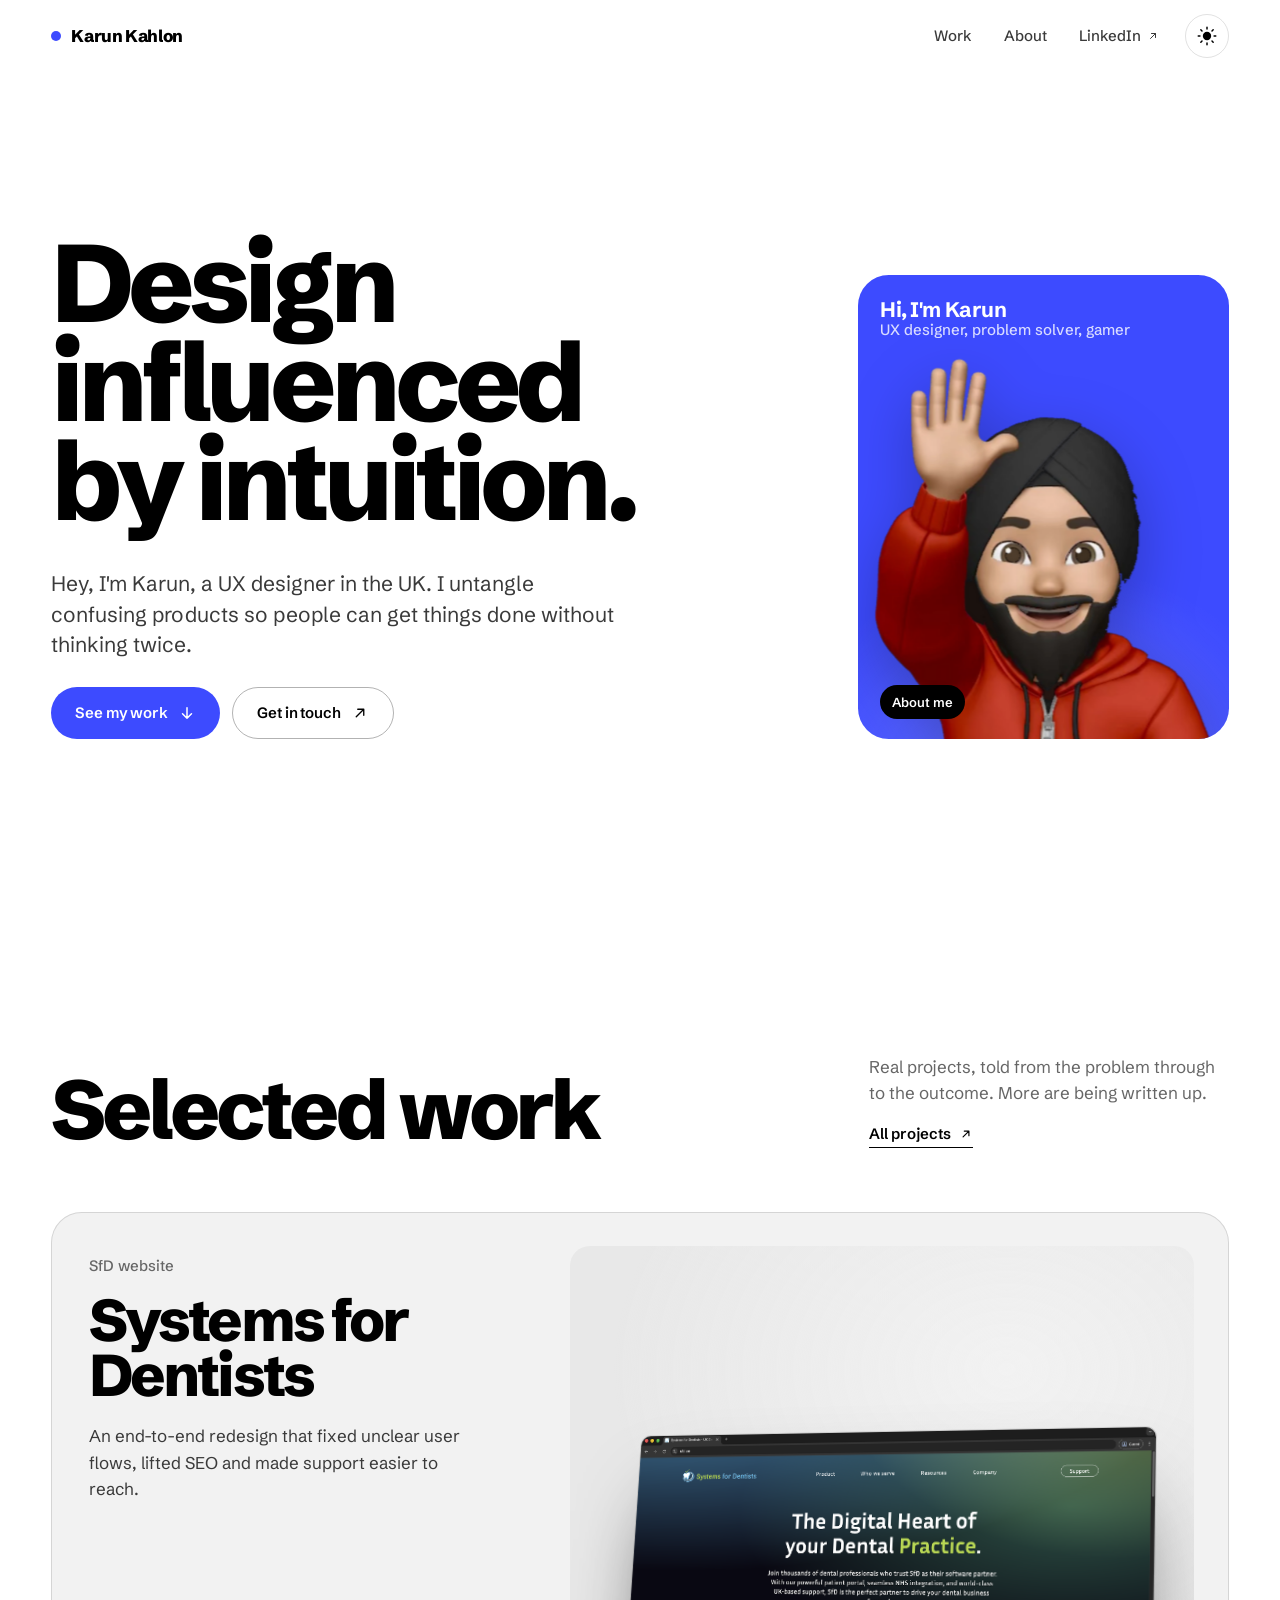
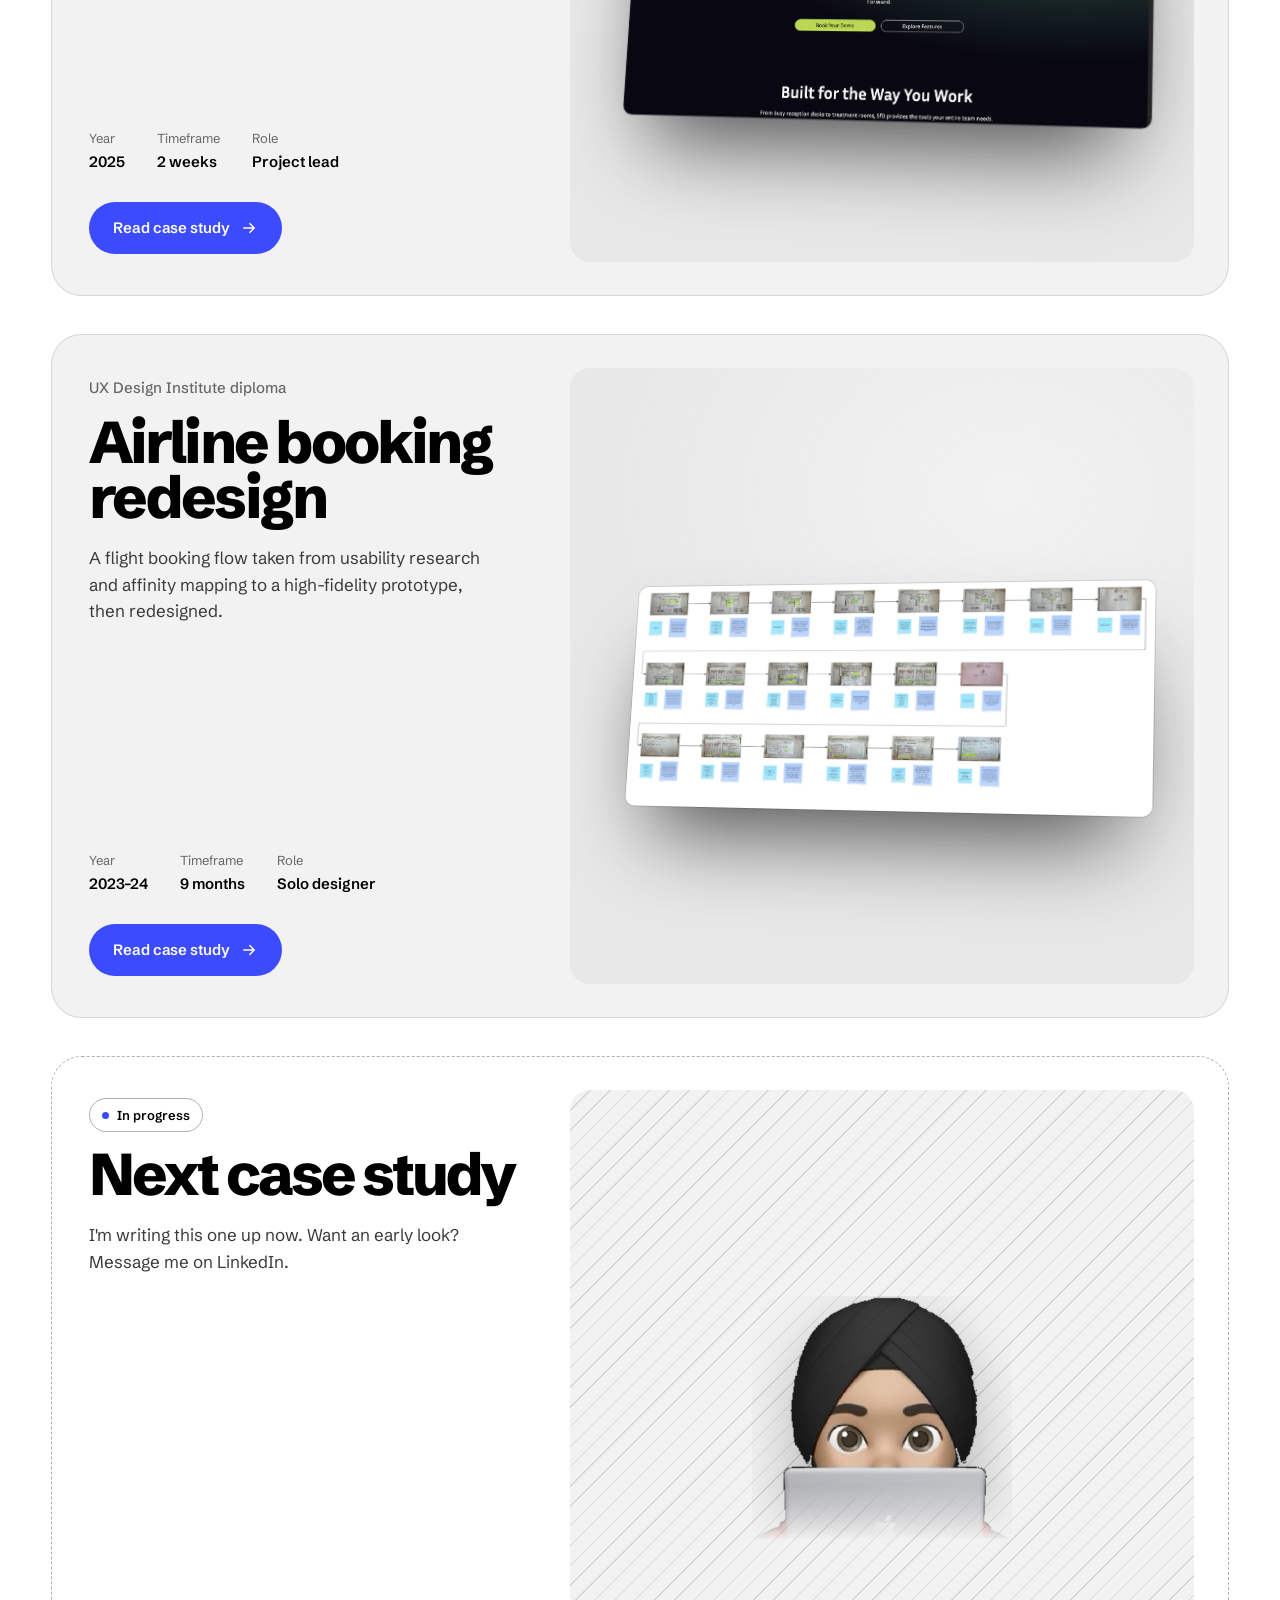
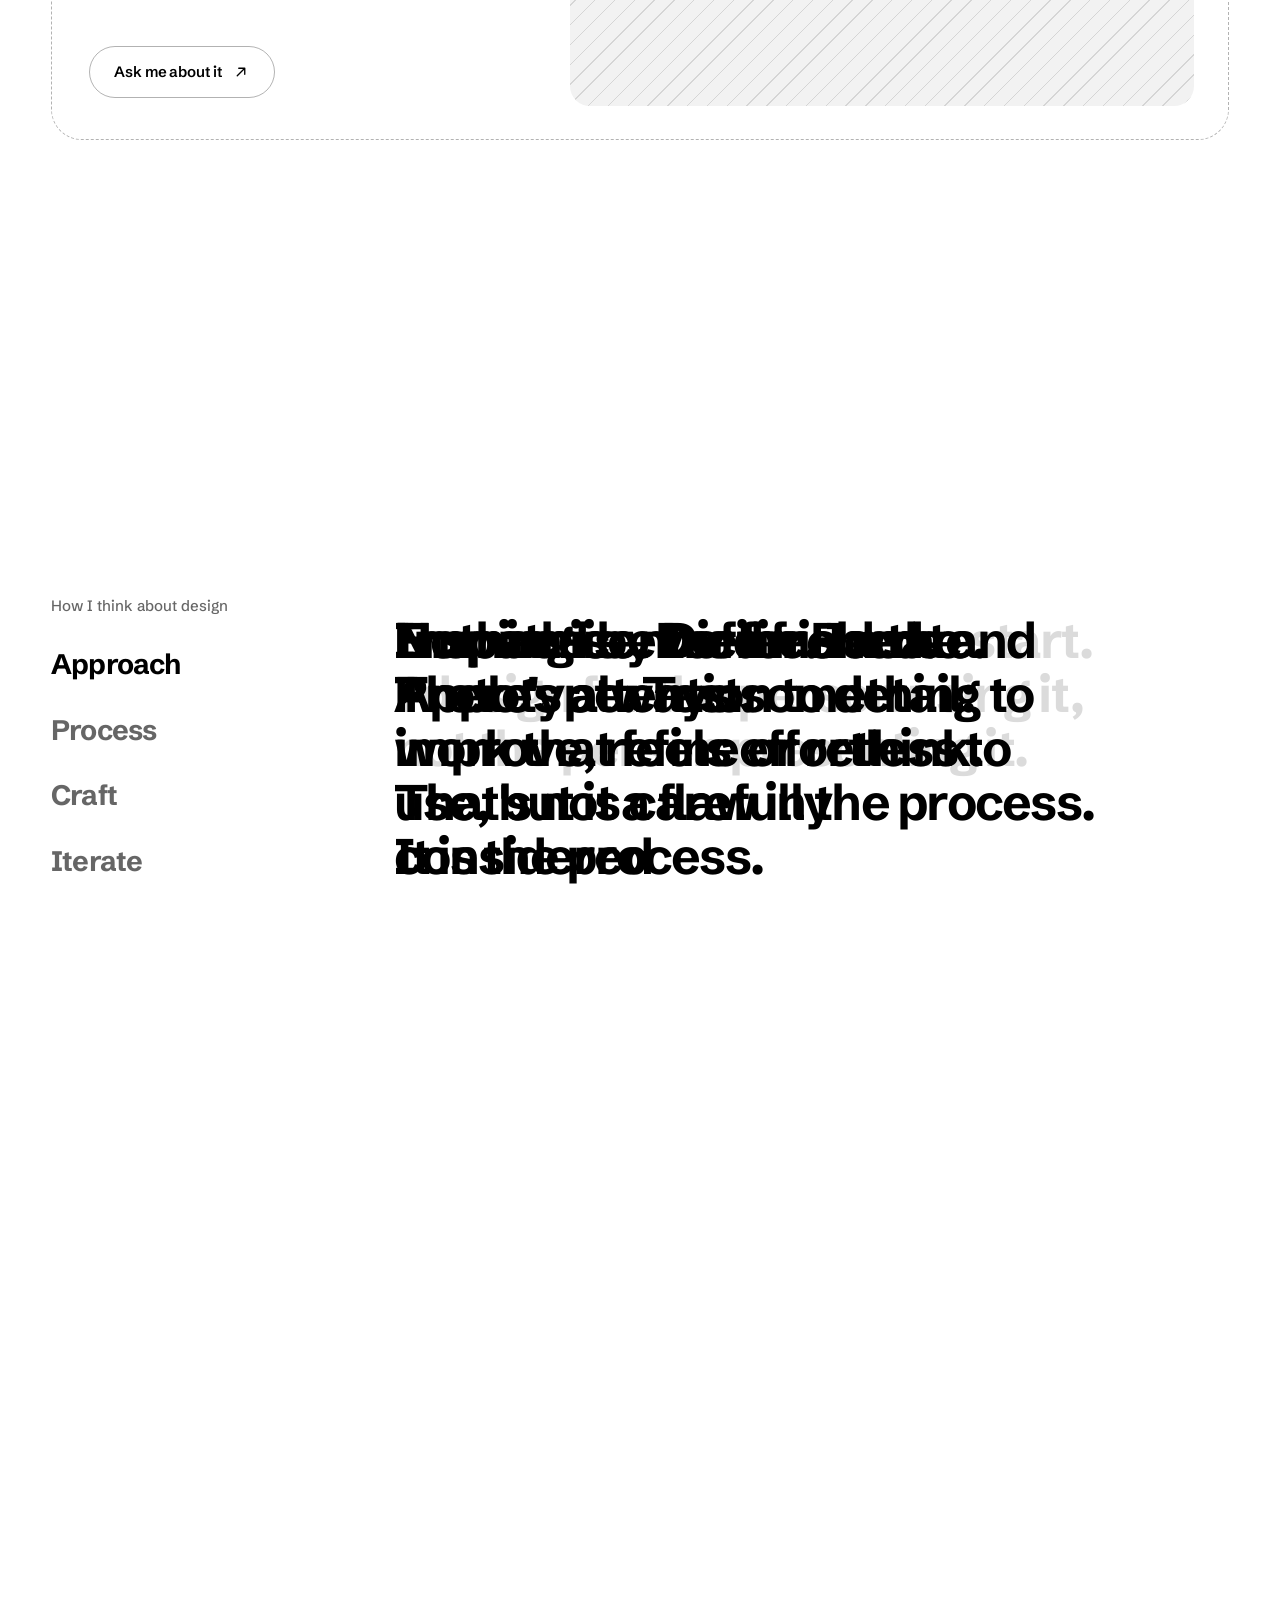
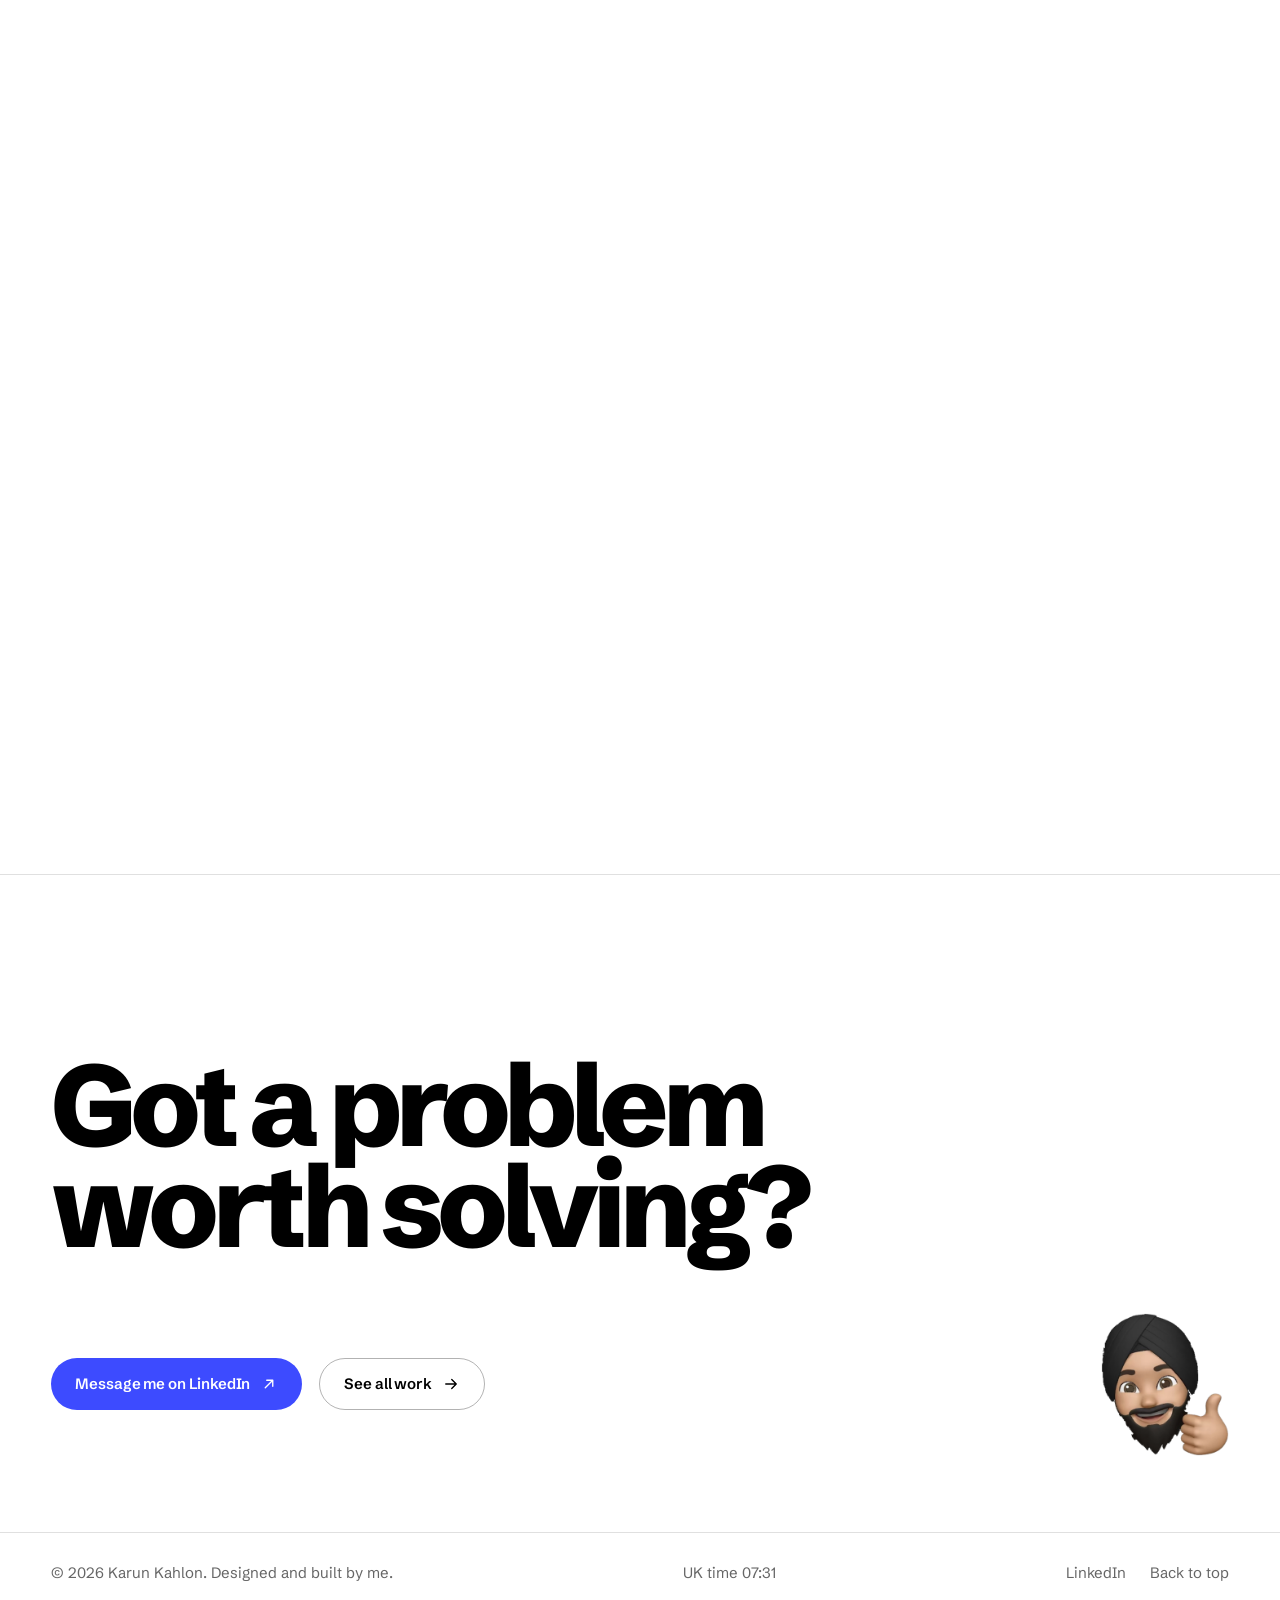
==== commit 2e9351f8: "Updates to animation and interactions" ====
--- a/index.html
+++ b/index.html
@@ -69,11 +69,11 @@
   <section class="hero" aria-label="Introduction">
     <div class="wrap hero__grid">
       <div>
-        <h1 class="hero__title"><span class="line">I design for</span><span class="line">people, not</span><span class="line">just screens.</span></h1>
+        <h1 class="hero__title"><span class="line">Design</span><span class="line">influenced</span><span class="line">by intuition.</span></h1>
         <p class="hero__lede">Hey, I'm Karun, a UX designer in the UK. I untangle confusing products so people can get things done without thinking twice.</p>
         <div class="hero__actions">
-          <a class="btn btn--accent" href="#work" data-magnetic="0.3"><span class="roll"><span class="roll__in" data-label="See my work">See my work</span></span><svg class="btn__icon" viewBox="0 0 24 24" fill="none" stroke="currentColor" stroke-width="2" stroke-linecap="round" stroke-linejoin="round" aria-hidden="true"><path d="M12 5v14M6 13l6 6 6-6"/></svg></a>
-          <a class="btn btn--ghost" href="https://www.linkedin.com/in/karun-kahlon-783655301/" target="_blank" rel="noopener noreferrer" data-magnetic="0.25"><span class="roll"><span class="roll__in" data-label="Get in touch">Get in touch</span></span><svg class="btn__icon btn__icon--ne" viewBox="0 0 24 24" fill="none" stroke="currentColor" stroke-width="1.8" stroke-linecap="round" stroke-linejoin="round" aria-hidden="true"><path d="M7 17 17 7M9 7h8v8"/></svg></a>
+          <a class="btn btn--accent" href="#work" data-magnetic="0.3"><span class="btn__label">See my work</span><svg class="btn__icon" viewBox="0 0 24 24" fill="none" stroke="currentColor" stroke-width="2" stroke-linecap="round" stroke-linejoin="round" aria-hidden="true"><path d="M12 5v14M6 13l6 6 6-6"/></svg></a>
+          <a class="btn btn--ghost" href="https://www.linkedin.com/in/karun-kahlon-783655301/" target="_blank" rel="noopener noreferrer" data-magnetic="0.25"><span class="btn__label">Get in touch</span><svg class="btn__icon btn__icon--ne" viewBox="0 0 24 24" fill="none" stroke="currentColor" stroke-width="1.8" stroke-linecap="round" stroke-linejoin="round" aria-hidden="true"><path d="M7 17 17 7M9 7h8v8"/></svg></a>
         </div>
       </div>
 
@@ -130,8 +130,8 @@
   <div class="wrap">
     <h2 class="contact__title" id="contact-title">Got a problem worth solving?</h2>
     <div class="contact__row">
-      <a class="btn btn--accent" href="https://www.linkedin.com/in/karun-kahlon-783655301/" target="_blank" rel="noopener noreferrer" data-magnetic="0.35"><span class="roll"><span class="roll__in" data-label="Message me on LinkedIn">Message me on LinkedIn</span></span><svg class="btn__icon btn__icon--ne" viewBox="0 0 24 24" fill="none" stroke="currentColor" stroke-width="1.8" stroke-linecap="round" stroke-linejoin="round" aria-hidden="true"><path d="M7 17 17 7M9 7h8v8"/></svg></a>
-      <a class="btn btn--ghost" href="Projects.html" data-magnetic="0.25"><span class="roll"><span class="roll__in" data-label="See all work">See all work</span></span><svg class="btn__icon btn__icon--e" viewBox="0 0 24 24" fill="none" stroke="currentColor" stroke-width="1.8" stroke-linecap="round" stroke-linejoin="round" aria-hidden="true"><path d="M5 12h14M13 6l6 6-6 6"/></svg></a>
+      <a class="btn btn--accent" href="https://www.linkedin.com/in/karun-kahlon-783655301/" target="_blank" rel="noopener noreferrer" data-magnetic="0.35"><span class="btn__label">Message me on LinkedIn</span><svg class="btn__icon btn__icon--ne" viewBox="0 0 24 24" fill="none" stroke="currentColor" stroke-width="1.8" stroke-linecap="round" stroke-linejoin="round" aria-hidden="true"><path d="M7 17 17 7M9 7h8v8"/></svg></a>
+      <a class="btn btn--ghost" href="Projects.html" data-magnetic="0.25"><span class="btn__label">See all work</span><svg class="btn__icon btn__icon--e" viewBox="0 0 24 24" fill="none" stroke="currentColor" stroke-width="1.8" stroke-linecap="round" stroke-linejoin="round" aria-hidden="true"><path d="M5 12h14M13 6l6 6-6 6"/></svg></a>
       <img class="contact__memoji" src="Images/Memoji/thumbs-up.png" alt="" loading="lazy" width="628" height="700">
     </div>
   </div>
--- a/assets/css/main.css
+++ b/assets/css/main.css
@@ -127,6 +127,7 @@
 }
 
 img { max-width: 100%; height: auto; display: block; }
+[hidden] { display: none !important; }
 a { color: inherit; text-decoration: none; }
 button { font: inherit; color: inherit; background: none; border: 0; padding: 0; cursor: pointer; }
 h1, h2, h3, h4, p { margin: 0; }
@@ -308,32 +309,33 @@
   letter-spacing: -0.005em;
   white-space: nowrap;
   isolation: isolate;
-  transition: background-color 0.25s ease, border-color 0.25s ease, color 0.25s ease;
+  overflow: hidden;
+  --glow: rgba(61, 75, 255, 0);
+  box-shadow: 0 0 0 0 var(--glow), 0 10px 30px -10px var(--glow);
+  transition: background-color 0.35s ease, border-color 0.35s ease, color 0.35s ease, box-shadow 0.45s var(--ease-out), filter 0.2s ease;
   will-change: transform;
 }
+/* Soft light that follows the pointer (--gx/--gy set in JS; centred by default) */
+.btn::before {
+  content: "";
+  position: absolute; inset: 0; z-index: -1;
+  border-radius: inherit;
+  background: radial-gradient(120px circle at var(--gx, 50%) var(--gy, 50%), var(--btn-spot, rgba(255, 255, 255, 0.28)), transparent 70%);
+  opacity: 0;
+  transition: opacity 0.4s ease;
+  pointer-events: none;
+}
+.btn:hover::before, .btn:focus-visible::before, a.work-card:hover .btn::before { opacity: 1; }
+.btn:active { filter: brightness(0.94); }
+.btn__label { position: relative; line-height: 1.3; }
+
 .btn--accent { --btn-bg: var(--acc-500); --btn-fg: var(--on-accent); }
-.btn--accent:hover { --btn-bg: var(--acc-600); }
-.btn--ghost { border: 1px solid var(--line-strong); }
-.btn--ghost:hover { --btn-bg: var(--surface); border-color: var(--text); }
+.btn--accent:hover, .btn--accent:focus-visible, a.work-card:hover .btn--accent { --btn-bg: #4A57FF; --glow: rgba(61, 75, 255, 0.55); }
+.btn--ghost { border: 1px solid var(--line-strong); --btn-spot: rgba(140, 149, 255, 0.22); }
+.btn--ghost:hover, .btn--ghost:focus-visible { --btn-bg: var(--surface); border-color: var(--acc-300); --glow: rgba(61, 75, 255, 0.28); }
+:root[data-theme="light"] .btn--ghost:hover, :root[data-theme="light"] .btn--ghost:focus-visible { border-color: var(--acc-500); --glow: rgba(61, 75, 255, 0.2); }
 .btn--invert { --btn-bg: var(--invert-bg); --btn-fg: var(--invert-text); }
 .btn--sm { height: 40px; padding: 0 16px; font-size: var(--fs-xs); }
-
-/* Text roll on hover */
-.roll {
-  display: inline-block;
-  overflow: hidden;
-  position: relative;
-  line-height: 1.3;
-  height: 1.3em;
-}
-.roll__in { display: block; transition: transform 0.45s var(--ease-out); }
-.roll__in::after {
-  content: attr(data-label);
-  display: block;
-}
-.btn:hover .roll__in,
-a:hover > .roll .roll__in,
-.card-link:hover .roll__in { transform: translateY(-50%); }
 
 .btn__icon {
   width: 18px; height: 18px; flex: none;
@@ -575,8 +577,6 @@
 }
 a.work-card:hover .work-card__media > img { transform: none; scale: 1.04; }
 a.work-card .btn { pointer-events: none; }
-a.work-card:hover .btn--accent { --btn-bg: var(--acc-600); }
-a.work-card:hover .roll__in { transform: translateY(-50%); }
 a.work-card:hover .btn__icon--e { transform: translateX(3px); }
 
 /* Placeholder (upcoming) card */
@@ -712,7 +712,7 @@
 .intro__text { font-size: clamp(1.6rem, 3vw, 2.75rem); font-weight: 600; letter-spacing: -0.03em; line-height: 1.15; max-width: 26ch; }
 .intro__text + .intro__text { margin-top: 0.8em; color: var(--muted); }
 
-/* Chapters — pinned, each slides in from the right over the last */
+/* Chapters — pinned, each rises from below over the last (motion matches scroll direction) */
 .chapters { position: relative; height: calc(var(--n, 3) * 100vh + 40vh); }
 .chapters__pin {
   position: sticky; top: 0;
@@ -727,8 +727,9 @@
   display: grid;
   grid-template-columns: minmax(0, 1fr) minmax(0, 1fr);
   overflow: hidden;
-  transform: translateX(calc((1 - var(--in, 1)) * 104%)) scale(calc(1 - var(--out, 0) * 0.08));
-  transform-origin: 0% 50%;
+  transform: translateY(calc((1 - var(--in, 1)) * 106%)) scale(calc(1 - var(--out, 0) * 0.07));
+  transform-origin: 50% 0%;
+  box-shadow: 0 -30px 60px -30px rgba(0, 0, 0, calc(0.6 * (1 - var(--in, 1)) * var(--in, 1) * 4));
   will-change: transform;
 }
 .chapter::after {
@@ -757,15 +758,47 @@
 }
 .chapter__media { position: relative; margin: var(--inset); border-radius: calc(var(--r-stage) - var(--inset)); overflow: hidden; background: rgba(127,127,127,0.18); }
 .chapter__media img { width: 100%; height: 100%; object-fit: cover; transform: scale(calc(1.15 - var(--in, 1) * 0.15)); }
-.chapters__dots {
-  position: absolute; left: 50%; bottom: calc(var(--inset) + 16px); z-index: 5;
-  transform: translateX(-50%);
-  display: flex; gap: 8px; padding: 8px 10px; border-radius: var(--r-pill);
-  background: rgba(0,0,0,0.45);
-  -webkit-backdrop-filter: blur(8px); backdrop-filter: blur(8px);
-}
-.chapters__dots span { width: 8px; height: 8px; border-radius: var(--r-pill); background: rgba(255,255,255,0.4); transition: width 0.4s var(--ease-out), background-color 0.3s; }
-.chapters__dots span.is-active { width: 28px; background: #fff; }
+/* Vertical progress rail: reads as "scroll down", not "swipe across" */
+.chapters__rail {
+  --p: 0;
+  position: absolute; z-index: 5;
+  right: calc(var(--inset) + 18px); top: 50%;
+  transform: translateY(-50%);
+  display: flex; flex-direction: column; align-items: center; gap: 12px;
+  padding: 14px 8px 12px;
+  border-radius: var(--r-pill);
+  background: rgba(0, 0, 0, 0.42);
+  color: #fff;
+  -webkit-backdrop-filter: blur(10px); backdrop-filter: blur(10px);
+  font-size: 11px; font-weight: 700; letter-spacing: 0.02em;
+  pointer-events: none;
+}
+.chapters__count { font-variant-numeric: tabular-nums; line-height: 1; display: flex; align-items: baseline; }
+.chapters__count b { font-size: 15px; }
+.chapters__count i { font-style: normal; opacity: 0.55; }
+.chapters__track { position: relative; width: 2px; height: clamp(72px, 14vh, 128px); border-radius: 2px; background: rgba(255, 255, 255, 0.22); }
+.chapters__fill { position: absolute; inset: 0; border-radius: inherit; background: #fff; transform-origin: top; transform: scaleY(var(--p)); }
+.chapters__tick {
+  position: absolute; left: 50%; width: 8px; height: 8px; margin: -4px 0 0 -4px; border-radius: 50%;
+  background: #4d4d4d; border: 2px solid rgba(255, 255, 255, 0.5);
+  transition: background-color 0.3s, border-color 0.3s, transform 0.4s var(--spring);
+}
+.chapters__tick:nth-child(2) { top: 0; }
+.chapters__tick:nth-child(3) { top: 50%; }
+.chapters__tick:nth-child(4) { top: 100%; }
+.chapters__tick.is-done { background: #fff; border-color: #fff; }
+.chapters__tick.is-active { transform: scale(1.35); }
+/* Mouse with a wheel that drops: the universal "scroll down" glyph */
+.chapters__mouse { position: relative; width: 16px; height: 24px; border: 1.5px solid rgba(255, 255, 255, 0.85); border-radius: 9px; transition: opacity 0.4s; }
+.chapters__mouse span { position: absolute; left: 50%; top: 4px; width: 2px; height: 5px; margin-left: -1px; border-radius: 2px; background: #fff; animation: wheel 1.6s var(--ease-out) infinite; }
+@keyframes wheel { 0% { transform: translateY(0); opacity: 0; } 20% { opacity: 1; } 70% { transform: translateY(8px); opacity: 0; } 100% { opacity: 0; } }
+.chapters__hint { writing-mode: vertical-rl; text-transform: uppercase; letter-spacing: 0.14em; font-size: 10px; opacity: 0.8; transition: opacity 0.4s; }
+.chapters__rail.is-end .chapters__mouse, .chapters__rail.is-end .chapters__hint { opacity: 0; }
+@media (hover: none), (pointer: coarse) {
+  .chapters__mouse { border-radius: 50%; width: 18px; height: 18px; border: 0; }
+  .chapters__mouse span { top: 0; height: 10px; width: 10px; margin-left: -5px; border-radius: 0; background: none; border-right: 1.5px solid #fff; border-bottom: 1.5px solid #fff; rotate: 45deg; animation-name: wheel-touch; }
+  @keyframes wheel-touch { 0% { transform: translate(-3px, -3px); opacity: 0; } 30% { opacity: 1; } 80% { transform: translate(3px, 3px); opacity: 0; } 100% { opacity: 0; } }
+}
 
 /* Process loop */
 .loop { position: relative; height: calc(var(--n, 6) * 70vh + 60vh); }
@@ -789,9 +822,86 @@
 .loop__node.is-done circle { fill: var(--acc-500); stroke: var(--acc-500); }
 .loop__node.is-active circle { r: 12; }
 .loop__node.is-active text, .loop__node.is-done text { fill: var(--text); }
-.loop__center { position: absolute; inset: 22%; display: grid; place-items: center; }
-.loop__center img { -webkit-mask-image: linear-gradient(#000 80%, transparent); mask-image: linear-gradient(#000 80%, transparent); width: 70%; transition: transform 0.5s var(--spring); filter: drop-shadow(0 16px 24px rgba(0,0,0,.25)); }
-.loop__center img.is-swapping { transform: scale(0.8); }
+.loop__head { pointer-events: none; }
+.loop__head-dot { fill: var(--acc-500); stroke: var(--bg); stroke-width: 3; }
+.loop__head-glow { fill: var(--acc-500); opacity: 0.25; transform-box: fill-box; transform-origin: center; animation: head-pulse 1.8s ease-in-out infinite; }
+@keyframes head-pulse { 50% { opacity: 0.08; scale: 1.5; } }
+
+.loop__center { position: absolute; inset: 19%; }
+.loop__scenes { position: absolute; inset: 0; }
+.loop__memoji {
+  position: absolute; right: -12%; bottom: -8%; width: 27%;
+  -webkit-mask-image: linear-gradient(#000 82%, transparent); mask-image: linear-gradient(#000 82%, transparent);
+  transition: transform 0.5s var(--spring);
+  filter: drop-shadow(0 12px 18px rgba(0,0,0,.3));
+}
+.loop__memoji.is-swapping { transform: scale(0.6) rotate(-8deg); }
+
+/* Step scenes: each illustrates the step, scrubbed by --s (0 → 1) as you scroll through it */
+.scene {
+  --s: 0;
+  position: absolute; inset: 0; width: 100%; height: 100%; overflow: visible;
+  opacity: 0; transform: scale(0.94) translateY(10px);
+  transition: opacity 0.45s ease, transform 0.7s var(--ease-out);
+  font-family: var(--font);
+}
+.scene.is-active { opacity: 1; transform: none; }
+.scene * { transform-box: fill-box; transform-origin: center; }
+.sc-paper { fill: var(--surface); stroke: var(--line-strong); stroke-width: 1.2; }
+.sc-block { fill: var(--surface-2); }
+.sc-ink { fill: var(--text); }
+.sc-mute { fill: var(--muted); opacity: 0.55; }
+.sc-acc { fill: var(--acc-500); }
+.sc-stroke { fill: none; stroke: var(--muted); stroke-width: 2; stroke-linecap: round; stroke-linejoin: round; }
+.sc-label { fill: var(--text); font-size: 11px; font-weight: 700; letter-spacing: -0.01em; paint-order: stroke; stroke: var(--bg); stroke-width: 4px; stroke-linejoin: round; }
+.sc-sub { fill: var(--muted); font-size: 10px; font-weight: 600; }
+.sc-glyph { fill: #fff; font-size: 12px; font-weight: 800; text-anchor: middle; dominant-baseline: central; }
+/* Anything with --d appears once the scroll passes that point */
+.pop {
+  --k: clamp(0, (var(--s) - var(--d, 0)) * 7, 1);
+  opacity: var(--k);
+  scale: calc(0.5 + var(--k) * 0.5);
+}
+/* Path followers (lens, cursor, scanner) are moved by JS via --px/--py */
+[data-path] { translate: calc(var(--px, 0) * 1px) calc(var(--py, 0) * 1px); transform-box: view-box; }
+.draw { stroke-dasharray: 1; stroke-dashoffset: calc(1 - clamp(0, (var(--s) - var(--d, 0)) * 5, 1)); }
+
+/* 1 Observe — a lens magnifies whatever you scroll it over */
+.sc-lens .sc-zoom { transform-box: view-box; transform-origin: 0 0; transform: scale(1.75) translate(calc(var(--px, 0) * -1px), calc(var(--py, 0) * -1px)); }
+.sc-lens-ring { fill: none; stroke: var(--text); stroke-width: 3; }
+.sc-lens-handle { stroke: var(--text); stroke-width: 7; stroke-linecap: round; }
+
+/* 2 Pain points — friction markers ripple where the cursor struggles */
+.sc-cursor path { fill: var(--text); stroke: var(--bg); stroke-width: 1.5; stroke-linejoin: round; }
+.sc-pin circle:first-child { animation: ripple 1.6s ease-out infinite; transform-origin: center; }
+@keyframes ripple { 0% { scale: 1; opacity: 0.5; } 100% { scale: 2.2; opacity: 0; } }
+
+/* 3 Compare — a scanner sweeps the competition */
+.sc-scan { fill: color-mix(in srgb, var(--acc-500) 14%, transparent); stroke: var(--acc-500); stroke-width: 2; stroke-dasharray: 5 4; }
+
+/* 4 Ideate — sketches pile up */
+.sc-sketch { rotate: var(--r, 0deg); }
+
+/* 5 Explore — directions fan out like a hand of cards */
+.sc-fan {
+  --k: clamp(0, (var(--s) - var(--d, 0)) * 3, 1);
+  transform-box: view-box; transform-origin: 150px 268px;
+  rotate: calc(var(--a) * var(--k));
+}
+.sc-spark { fill: var(--acc-300); animation: twinkle 1.8s ease-in-out infinite; animation-delay: var(--t, 0s); }
+@keyframes twinkle { 50% { opacity: 0.25; scale: 0.6; } }
+
+/* 6 Critique — generic options get struck out, the human one comes forward */
+.sc-crit {
+  --k: clamp(0, (var(--s) - var(--d, 0)) * 5, 1);
+  transform-box: view-box; transform-origin: 150px 268px;
+  rotate: var(--a);
+  opacity: calc(1 - var(--k) * 0.6);
+}
+.sc-crit .sc-strike { stroke: #FF4D4F; stroke-width: 3; stroke-linecap: round; fill: none; stroke-dasharray: 1; stroke-dashoffset: calc(1 - var(--k)); }
+.sc-keep { --k2: clamp(0, (var(--s) - 0.5) * 4, 1); scale: calc(1 + var(--k2) * 0.14); translate: 0 calc(var(--k2) * -10px); }
+.sc-keep-ring { fill: none; stroke: var(--acc-500); stroke-width: 3; opacity: var(--k2); }
+.sc-again { fill: none; stroke: var(--acc-500); stroke-width: 2.5; stroke-linecap: round; }
 
 /* ---------- 12. Projects index ---------- */
 .work-head { padding-top: calc(var(--nav-h) + clamp(48px, 10vw, 140px)); padding-bottom: clamp(32px, 5vw, 64px); }
@@ -820,76 +930,202 @@
   transition: transform 0.5s var(--ease-out), width 0.5s var(--ease-out);
 }
 
-.plist { list-style: none; margin: 0; padding: 0; border-top: 1px solid var(--line); }
-.prow { border-bottom: 1px solid var(--line); }
-.prow__link {
-  display: grid;
-  grid-template-columns: 90px minmax(0, 1fr) minmax(0, 0.9fr) auto;
-  align-items: center;
-  gap: 24px;
-  padding: clamp(24px, 3vw, 40px) 0;
-  position: relative;
-}
-.prow__year { font-size: var(--fs-sm); color: var(--muted); font-weight: 500; }
-.prow__title {
-  font-size: clamp(2rem, 5.2vw, 5rem); font-weight: 800; letter-spacing: -0.05em; line-height: 0.95;
-  transition: transform 0.6s var(--ease-out), color 0.3s;
-}
-.prow__desc { color: var(--muted); font-size: var(--fs-md); max-width: 40ch; transition: color 0.3s; }
-.prow__go { width: 56px; height: 56px; border-radius: 50%; border: 1px solid var(--line-strong); display: grid; place-items: center; transition: background-color 0.3s, border-color 0.3s, color 0.3s, transform 0.5s var(--ease-out); }
-.prow__go svg { width: 20px; height: 20px; }
-a.prow__link:hover .prow__title { transform: translateX(16px); }
-a.prow__link:hover .prow__desc { color: var(--text-2); }
-a.prow__link:hover .prow__go { background: var(--acc-500); border-color: var(--acc-500); color: var(--on-accent); transform: rotate(-45deg); }
-.plist:hover .prow__link:not(:hover) .prow__title { color: var(--muted); }
-.prow--soon .prow__title { color: var(--muted); }
-.prow--soon .prow__go { border-style: dashed; }
-
-/* Floating preview that follows cursor over list */
-.preview-float {
-  position: fixed; top: 0; left: 0; z-index: 60;
-  width: clamp(260px, 26vw, 420px); aspect-ratio: 4 / 3;
-  border-radius: var(--r-card);
+/* Sticky bar: filter chips double as the colour key */
+.work-bar {
+  --bar-h: 68px;
+  position: sticky; top: var(--nav-h); z-index: 50;
+  background: var(--nav-bg);
+  -webkit-backdrop-filter: blur(16px) saturate(1.4); backdrop-filter: blur(16px) saturate(1.4);
+  border-block: 1px solid var(--line);
+}
+.work-bar__inner { min-height: var(--bar-h); display: flex; align-items: center; justify-content: space-between; gap: 16px; }
+.filters { display: flex; gap: 8px; overflow-x: auto; scrollbar-width: none; padding-block: 10px; margin-block: -10px; min-width: 0; }
+.filters::-webkit-scrollbar { display: none; }
+.chip {
+  --c: var(--text);
+  flex: none;
+  display: inline-flex; align-items: center; gap: 8px;
+  height: 40px; padding: 0 14px 0 12px;
+  border-radius: var(--r-pill);
+  border: 1px solid var(--line);
+  font-size: var(--fs-sm); font-weight: 600; color: var(--text-2);
+  transition: border-color 0.3s, background-color 0.3s, color 0.3s, box-shadow 0.4s var(--ease-out);
+}
+.chip i { width: 10px; height: 10px; border-radius: 50%; background: var(--c); flex: none; transition: transform 0.4s var(--spring); }
+.chip--all i { background: conic-gradient(var(--chip-mix)); }
+.chip__n { font-size: var(--fs-xs); color: var(--muted); font-variant-numeric: tabular-nums; }
+.chip:hover { border-color: var(--line-strong); color: var(--text); }
+.chip:hover i { transform: scale(1.25); }
+.chip[aria-pressed="true"] {
+  color: var(--text);
+  border-color: color-mix(in srgb, var(--c) 70%, transparent);
+  background: color-mix(in srgb, var(--c) 14%, transparent);
+  box-shadow: 0 6px 24px -10px color-mix(in srgb, var(--c) 70%, transparent);
+}
+.chip--all[aria-pressed="true"] { border-color: var(--line-strong); background: var(--surface); box-shadow: none; }
+.chip[aria-pressed="true"] i { transform: scale(1.2); }
+.work-bar .seg { flex: none; }
+
+/* ---- Journey: a pinned stage that travels back in time as you scroll ---- */
+.journey { position: relative; height: calc((var(--n, 1) - 0.5) * 100vh + 100vh); }
+.journey__pin {
+  position: sticky; top: 0;
+  height: 100svh;
+  padding-top: calc(var(--nav-h) + 68px + clamp(12px, 3vh, 32px));
+  display: grid; grid-template-rows: minmax(0, 1fr) auto;
   overflow: hidden;
-  pointer-events: none;
-  background: var(--surface-2);
-  transform: translate3d(var(--x, 0), var(--y, 0), 0) translate(-50%, -50%) rotate(var(--rot, 0deg));
-  clip-path: inset(50% 50% 50% 50% round var(--r-card));
-  transition: clip-path 0.55s var(--ease-out);
-  box-shadow: 0 30px 60px -20px rgba(0,0,0,.5);
-}
-.preview-float.is-on { clip-path: inset(0 0 0 0 round var(--r-card)); }
-.preview-float__img { position: absolute; inset: 0; width: 100%; height: 100%; object-fit: cover; object-position: top; opacity: 0; transition: opacity 0.3s, transform 0.6s var(--ease-out); transform: scale(1.12); }
-.preview-float__img.is-current { opacity: 1; transform: scale(1); }
-.preview-float__img--soon { object-fit: contain; padding: 14%; background: var(--acc-500); }
-@media (hover: none), (pointer: coarse) { .preview-float { display: none; } }
-
-/* Grid view */
-.plist.is-grid { display: grid; grid-template-columns: repeat(2, minmax(0, 1fr)); gap: 20px; border: 0; }
-.plist.is-grid .prow { border: 0; }
-.plist.is-grid .prow__link {
-  grid-template-columns: 1fr auto;
-  grid-template-areas: "media media" "title go" "desc desc" "year year";
-  gap: 12px 16px;
-  padding: 12px 12px 24px;
+}
+.journey__stage { position: relative; min-height: 0; }
+.journey__panels { list-style: none; margin: 0; padding: 0; position: relative; height: 100%; }
+.jp {
+  --c: var(--acc-500); --inc: 0; --out: 0;
+  position: absolute; inset: 0;
+  display: grid; grid-template-columns: minmax(0, 7fr) minmax(0, 5fr);
+  gap: clamp(24px, 4vw, 64px); align-items: center;
+}
+.jp.is-far { visibility: hidden; }
+.jp__media {
+  position: relative; display: grid; place-items: center;
+  height: 100%; max-height: 620px; min-height: 0;
   border-radius: var(--r-stage);
-  background: var(--surface);
-  height: 100%;
-  align-content: start;
-}
-.plist.is-grid .prow__thumb { display: block; grid-area: media; }
-.plist.is-grid .prow__title { grid-area: title; font-size: clamp(1.75rem, 3vw, 2.75rem); padding-left: 8px; margin-top: 8px; }
-.plist.is-grid .prow__desc { grid-area: desc; padding-left: 8px; }
-.plist.is-grid .prow__year { grid-area: year; padding-left: 8px; }
-.plist.is-grid .prow__go { grid-area: go; margin-top: 8px; }
-.plist.is-grid a.prow__link:hover .prow__title { transform: none; }
-.plist.is-grid .prow--soon .prow__link { background: transparent; border: 1px dashed var(--line-strong); }
-.prow__thumb { display: none; aspect-ratio: 16 / 10; border-radius: var(--r-card); overflow: hidden; background: var(--surface-2); position: relative; }
-.prow__thumb img { width: 100%; height: 100%; object-fit: cover; object-position: top; transition: transform 0.8s var(--ease-out); }
-.plist.is-grid a.prow__link:hover .prow__thumb img { transform: scale(1.04); }
-.prow--soon .prow__thumb { display: none; background: repeating-linear-gradient(135deg, var(--line) 0 1px, transparent 1px 14px), var(--surface); }
-.plist.is-grid .prow--soon .prow__thumb { display: grid; place-items: center; }
-.prow--soon .prow__thumb img { width: 34%; height: auto; object-fit: contain; }
+  background:
+    radial-gradient(80% 70% at 30% 20%, color-mix(in srgb, var(--c) 26%, transparent), transparent 70%),
+    var(--surface);
+  border: 1px solid var(--line);
+  overflow: hidden;
+  perspective: 1600px;
+  transform: translateY(calc(var(--inc) * 16% - var(--out) * 8%)) scale(calc(1 - var(--out) * 0.08));
+  clip-path: inset(calc(var(--inc) * 100%) 0 0 0 round var(--r-stage));
+  opacity: calc(1 - var(--out) * 1.3);
+  will-change: transform, clip-path;
+}
+.jp__media img {
+  width: 84%; max-height: 84%; object-fit: cover; object-position: top;
+  border-radius: 10px;
+  box-shadow: 0 50px 90px -30px rgba(0, 0, 0, 0.7), 0 0 0 1px var(--line);
+  transform: rotateX(8deg) rotateY(-12deg) rotateZ(2deg) scale(calc(1.06 - var(--inc) * 0.06));
+  transition: transform 1s var(--ease-out);
+}
+a.jp__media:hover img { transform: none; }
+.jp__media.has-missing { min-height: 0; }
+.jp--soon .jp__media { background: repeating-linear-gradient(135deg, var(--line) 0 1px, transparent 1px 14px), var(--surface); }
+.jp--soon .jp__media img { width: auto; height: 60%; box-shadow: none; transform: none; border-radius: 0; filter: drop-shadow(0 20px 30px rgba(0,0,0,.25)); }
+
+.jp__body {
+  transform: translateY(calc(var(--inc) * 56px - var(--out) * 56px));
+  opacity: calc(1 - (var(--inc) + var(--out)) * 1.8);
+}
+.jp__meta { display: flex; justify-content: space-between; align-items: center; gap: 12px; font-size: var(--fs-sm); color: var(--muted); font-weight: 600; }
+.jp__cat { display: inline-flex; align-items: center; gap: 8px; color: var(--text); }
+.jp__cat i { width: 10px; height: 10px; border-radius: 50%; background: var(--c); box-shadow: 0 0 0 4px color-mix(in srgb, var(--c) 22%, transparent); }
+.jp__idx { font-variant-numeric: tabular-nums; }
+.jp__when { margin-top: clamp(16px, 3vh, 32px); font-size: var(--fs-sm); font-weight: 700; color: var(--c); filter: brightness(1.35); }
+:root[data-theme="light"] .jp__when { filter: none; }
+.jp__title { margin-top: 10px; font-size: clamp(2.25rem, 4.4vw, 4.25rem); font-weight: 800; letter-spacing: -0.05em; line-height: 0.95; }
+.jp__summary { margin-top: 18px; color: var(--text-2); max-width: 40ch; }
+.jp__facts { margin: 22px 0 0; display: flex; gap: 32px; }
+.jp__facts div { display: flex; flex-direction: column; gap: 2px; }
+.jp__facts dt { font-size: var(--fs-xs); color: var(--muted); }
+.jp__facts dd { margin: 0; font-size: var(--fs-sm); font-weight: 600; }
+.jp__body .btn { margin-top: clamp(20px, 3.4vh, 32px); }
+
+/* Time ruler: a fixed needle, the years slide beneath it */
+.journey__time { --c: var(--acc-500); --rail: var(--line-strong); position: relative; z-index: 2; background: var(--bg); padding-block: clamp(14px, 2.4vh, 24px) clamp(14px, 2.6vh, 28px); }
+.tl__readout { display: flex; justify-content: center; align-items: center; gap: 8px; font-size: var(--fs-sm); font-weight: 700; font-variant-numeric: tabular-nums; }
+.tl__readout i { width: 8px; height: 8px; border-radius: 50%; background: var(--c); transition: background-color 0.4s; }
+.tl__window {
+  position: relative; height: 46px; margin-top: 8px; overflow: hidden;
+  -webkit-mask-image: linear-gradient(90deg, transparent, #000 14%, #000 86%, transparent);
+  mask-image: linear-gradient(90deg, transparent, #000 14%, #000 86%, transparent);
+}
+.tl__ruler { position: absolute; left: 0; top: 0; bottom: 0; will-change: transform; }
+.tl__ruler::before { /* month ticks */
+  content: ""; position: absolute; left: 0; right: 0; top: 12px; height: 7px;
+  background: repeating-linear-gradient(90deg, var(--line-strong) 0 1px, transparent 1px var(--px));
+}
+.tl__ruler::after { /* baseline, tinted when a single type is selected */
+  content: ""; position: absolute; left: 0; right: 0; top: 19px; height: 2px; border-radius: 2px; background: var(--rail); transition: background-color 0.4s;
+}
+.tl__year { position: absolute; top: 26px; transform: translateX(-50%); font-size: var(--fs-xs); font-weight: 600; color: var(--muted); font-variant-numeric: tabular-nums; }
+.tl__yeartick { position: absolute; top: 6px; width: 1px; height: 14px; background: var(--muted); }
+.tl__span {
+  position: absolute; top: 14px; height: 12px; min-width: 12px; z-index: 1;
+  border-radius: var(--r-pill); background: var(--sc, var(--acc-500));
+  box-shadow: 0 0 0 3px var(--bg);
+  transition: transform 0.3s var(--spring), box-shadow 0.3s;
+}
+.tl__span:hover, .tl__span:focus-visible { transform: scaleY(1.4); }
+.tl__span.is-current { box-shadow: 0 0 0 3px var(--bg), 0 0 18px 2px var(--sc); }
+.tl__needle { position: absolute; left: 50%; top: 2px; bottom: 16px; width: 2px; margin-left: -1px; border-radius: 2px; background: var(--text); z-index: 2; pointer-events: none; }
+.tl__needle::before { content: ""; position: absolute; left: 50%; top: -2px; width: 10px; height: 10px; margin-left: -5px; border-radius: 50%; background: var(--c); border: 2px solid var(--text); transition: background-color 0.4s; }
+.tl__ends { display: flex; justify-content: space-between; gap: 16px; margin-top: 4px; font-size: var(--fs-xs); color: var(--muted); font-weight: 600; }
+.tl__ends b { color: var(--text); font-weight: 700; }
+
+/* ---- Bento: cards sized by the proportions of their preview (justified rows) ---- */
+.bento-wrap { padding-block: clamp(32px, 5vw, 64px) 0; }
+.bento { --row: clamp(180px, 19vw, 280px); list-style: none; margin: 0; padding: 0; display: flex; flex-wrap: wrap; gap: 16px; }
+.bento::after { content: ""; flex: 2 1 0; } /* stops a lone last card ballooning */
+.bento__item { --r: 1.6; flex: var(--r) 1 calc(var(--r) * var(--row)); min-width: 0; }
+.bcard {
+  --c: var(--acc-500);
+  position: relative; display: block;
+  aspect-ratio: var(--r);
+  border-radius: var(--r-stage); overflow: hidden;
+  background: var(--surface); border: 1px solid var(--line);
+  isolation: isolate;
+  transition: box-shadow 0.5s var(--ease-out), border-color 0.3s, translate 0.5s var(--ease-out);
+}
+.bcard img { position: absolute; inset: 0; width: 100%; height: 100%; object-fit: cover; object-position: top; z-index: -1; transition: scale 0.9s var(--ease-out); }
+.bcard::after { content: ""; position: absolute; inset: 40% 0 0; z-index: -1; background: linear-gradient(transparent, rgba(0, 0, 0, 0.82)); }
+.bcard__info { position: absolute; left: 20px; right: 84px; bottom: 18px; color: #fff; display: flex; flex-direction: column; gap: 6px; }
+.bcard__cat { display: inline-flex; align-items: center; gap: 8px; font-size: var(--fs-xs); font-weight: 600; opacity: 0.9; }
+.bcard__cat i { width: 9px; height: 9px; border-radius: 50%; background: var(--c); box-shadow: 0 0 0 3px rgba(255,255,255,0.2); }
+.bcard__title { font-size: clamp(1.4rem, 2.2vw, 2.1rem); font-weight: 800; letter-spacing: -0.04em; line-height: 1; }
+.bcard__go { position: absolute; right: 18px; bottom: 18px; width: 48px; height: 48px; border-radius: 50%; display: grid; place-items: center; background: #fff; color: #000; transition: background-color 0.3s, color 0.3s, rotate 0.5s var(--ease-out); }
+.bcard__go svg { width: 18px; height: 18px; }
+a.bcard:hover, a.bcard:focus-visible { border-color: color-mix(in srgb, var(--c) 60%, transparent); box-shadow: 0 24px 60px -24px color-mix(in srgb, var(--c) 70%, transparent); translate: 0 -4px; }
+a.bcard:hover img { scale: 1.04; }
+a.bcard:hover .bcard__go { background: var(--c); color: #fff; rotate: -45deg; }
+.bcard--soon { background: repeating-linear-gradient(135deg, var(--line) 0 1px, transparent 1px 14px), var(--bg); border: 1px dashed var(--line-strong); }
+.bcard--soon::after { display: none; }
+.bcard--soon img { inset: 8% 0 auto auto; width: auto; height: 46%; right: 8%; object-fit: contain; filter: drop-shadow(0 16px 24px rgba(0,0,0,.25)); }
+.bcard--soon .bcard__info { color: var(--text); right: 20px; }
+.bcard--soon .bcard__sum { font-size: var(--fs-sm); color: var(--text-2); max-width: 32ch; }
+.bento.is-entering .bento__item { animation: bento-in 0.7s var(--ease-out) both; animation-delay: calc(var(--i) * 70ms); }
+@keyframes bento-in { from { opacity: 0; translate: 0 24px; scale: 0.97; } }
+
+
+/* ---- Journey, static: phones and reduced motion get a vertical timeline in normal flow ---- */
+.journey.is-static { height: auto; }
+.is-static .journey__pin { position: static; height: auto; display: block; overflow: visible; padding-top: clamp(32px, 6vw, 56px); }
+.is-static .journey__time { display: none; }
+.is-static .journey__panels { height: auto; padding-left: 30px; }
+.is-static .journey__panels::before {
+  content: ""; position: absolute; left: 5px; top: 6px; bottom: 40px; width: 2px; border-radius: 2px;
+  background: var(--rail-grad, var(--line-strong));
+}
+.is-static .jp {
+  position: relative; inset: auto;
+  grid-template-columns: minmax(0, 1fr); gap: 20px;
+  padding: 30px 0 clamp(48px, 10vw, 80px);
+  opacity: 0; translate: 0 32px;
+  transition: opacity 0.6s ease, translate 0.8s var(--ease-out);
+}
+.is-static .jp.is-in { opacity: 1; translate: 0 0; }
+.is-static .jp.is-far { visibility: visible; }
+.is-static .jp::before {
+  content: ""; position: absolute; left: -30px; top: 2px; width: 12px; height: 12px; border-radius: 50%;
+  background: var(--c); box-shadow: 0 0 0 4px var(--bg), 0 0 0 6px color-mix(in srgb, var(--c) 40%, transparent);
+}
+.is-static .jp::after {
+  content: attr(data-when); position: absolute; left: 0; top: 0;
+  font-size: var(--fs-sm); font-weight: 700; color: var(--text); line-height: 1.1;
+}
+.is-static .jp__media, .is-static .jp__body { transform: none; clip-path: none; opacity: 1; }
+.is-static .jp__media { height: auto; aspect-ratio: 16 / 10; }
+.is-static .jp__media img { transform: none; width: 88%; }
+.is-static .jp__when { display: none; }
+.is-static .jp__title { font-size: clamp(2rem, 8vw, 3rem); }
 
 /* ---------- 13. Case study ---------- */
 .progress { position: fixed; top: 0; left: 0; right: 0; height: 3px; z-index: 110; pointer-events: none; }
@@ -1245,10 +1481,9 @@
   .side { display: none; }
   .work-card { grid-template-columns: minmax(0, 1fr); min-height: auto; }
   .work-card__media { order: -1; aspect-ratio: 16 / 10; min-height: 0; }
-  .prow__link { grid-template-columns: 70px minmax(0, 1fr) auto; }
-  .prow__desc { display: none; }
-  .plist.is-grid .prow__desc { display: block; }
   .timeline { grid-template-columns: repeat(2, minmax(0, 1fr)); }
+  .jp { grid-template-columns: minmax(0, 6fr) minmax(0, 5fr); }
+  .jp__facts { gap: 20px; }
 }
 
 @media (max-width: 820px) {
@@ -1274,6 +1509,9 @@
   .chapter__media { order: -1; margin-bottom: 0; }
   .chapter__body { justify-content: flex-start; gap: 14px; }
   .chapter__memoji { position: absolute; right: 16px; top: -48px; }
+  .chapters__rail { top: calc(var(--inset) + 14px); right: calc(var(--inset) + 12px); transform: none; gap: 10px; padding: 12px 7px 10px; }
+  .chapters__track { height: 52px; }
+  .chapters__hint { display: none; }
   .chapter__title { font-size: clamp(2.25rem, 11vw, 3.5rem); }
   .intro__grid, .loop__grid { grid-template-columns: minmax(0, 1fr); }
   .loop__ring { width: min(80vw, 360px); }
@@ -1290,20 +1528,26 @@
   .artefact, .artefact:nth-child(n) { grid-column: span 1; grid-row: auto; aspect-ratio: 4 / 3; }
   .artefact:nth-child(1) { grid-column: span 2; }
   .gallery__slide { flex-basis: 88%; }
-  .plist.is-grid { grid-template-columns: minmax(0, 1fr); }
   .work-card__meta { grid-template-columns: repeat(2, auto); }
   .next__img { position: relative; right: auto; bottom: auto; width: 100%; margin-top: 32px; transform: none; }
   .next .arrow-circle { position: relative; left: auto; bottom: auto; margin-top: 24px; }
   .contact__memoji { display: none; }
+  .work-bar { --bar-h: 60px; }
+  .filters { -webkit-mask-image: linear-gradient(90deg, #000 82%, transparent); mask-image: linear-gradient(90deg, #000 82%, transparent); padding-right: 24px; }
+  .bento { flex-direction: column; }
+  .bento::after { display: none; }
+  .bento__item { flex: none; }
+  .loop__center { inset: 17%; }
 }
 
 @media (max-width: 520px) {
   .timeline { grid-template-columns: minmax(0, 1fr); }
-  .prow__link { grid-template-columns: minmax(0, 1fr) auto; }
-  .prow__year { grid-column: 1 / -1; }
-  .prow__go { width: 44px; height: 44px; }
   .hero__actions .btn { flex: 1 1 auto; justify-content: center; }
   .about-hero__cue { display: none; }
+  .work-bar .seg button { padding: 0 12px; }
+  .work-bar .seg button span { position: absolute; width: 1px; height: 1px; overflow: hidden; clip: rect(0 0 0 0); }
+  .bcard__info { left: 16px; bottom: 14px; right: 72px; }
+  .bcard__go { right: 14px; bottom: 14px; width: 42px; height: 42px; }
 }
 
 /* ---------- 17. Reduced motion ---------- */
@@ -1321,8 +1565,10 @@
   .chapters__pin { position: static; height: auto; overflow: visible; }
   .chapters__stage { height: auto; display: flex; flex-direction: column; gap: 16px; }
   .chapter { position: relative; inset: auto; transform: none; min-height: 80vh; }
-  .chapter::after, .chapters__dots { display: none; }
+  .chapter::after, .chapters__rail { display: none; }
   .loop__step { position: static; opacity: 1; transform: none; margin-bottom: 20px; }
   .loop__steps { min-height: 0; }
+  .loop__head { display: none; }
+  .bento.is-entering .bento__item { animation: none; }
   .case-stage__shot { transform: none; }
 }
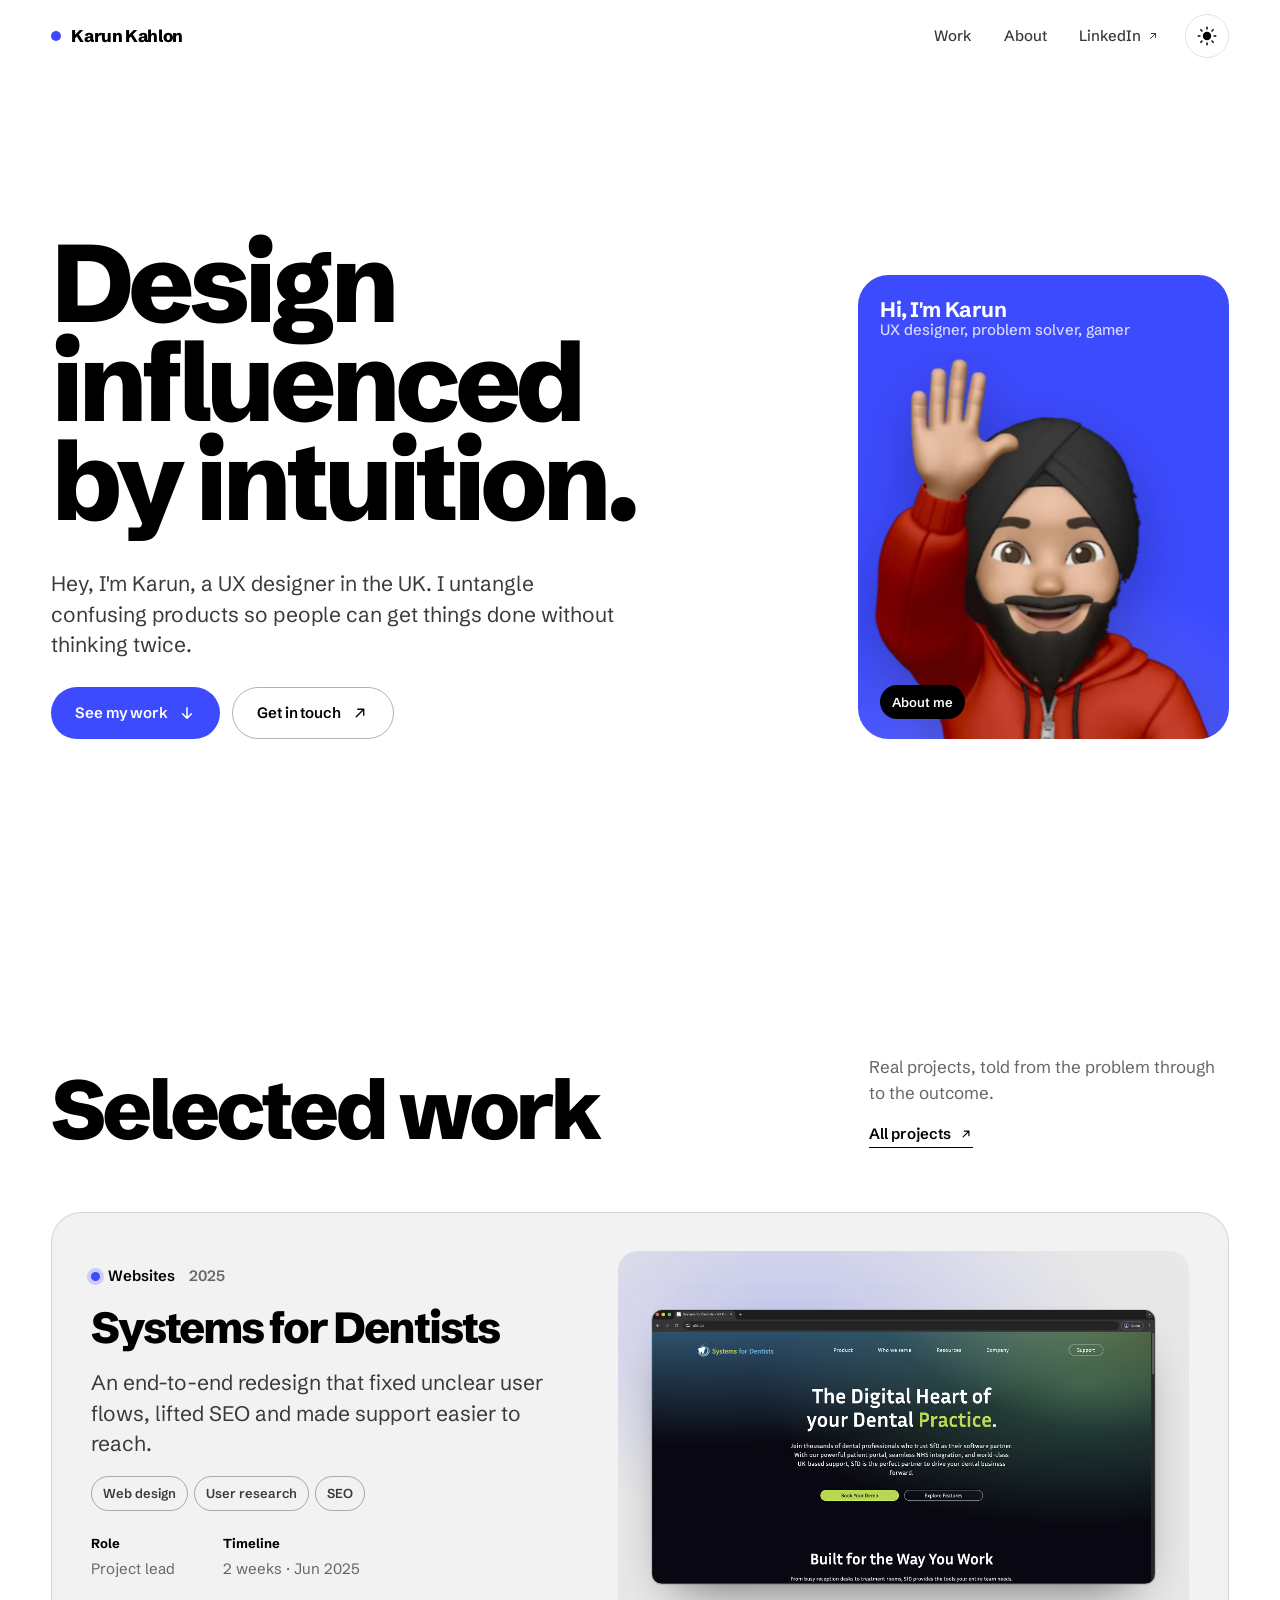
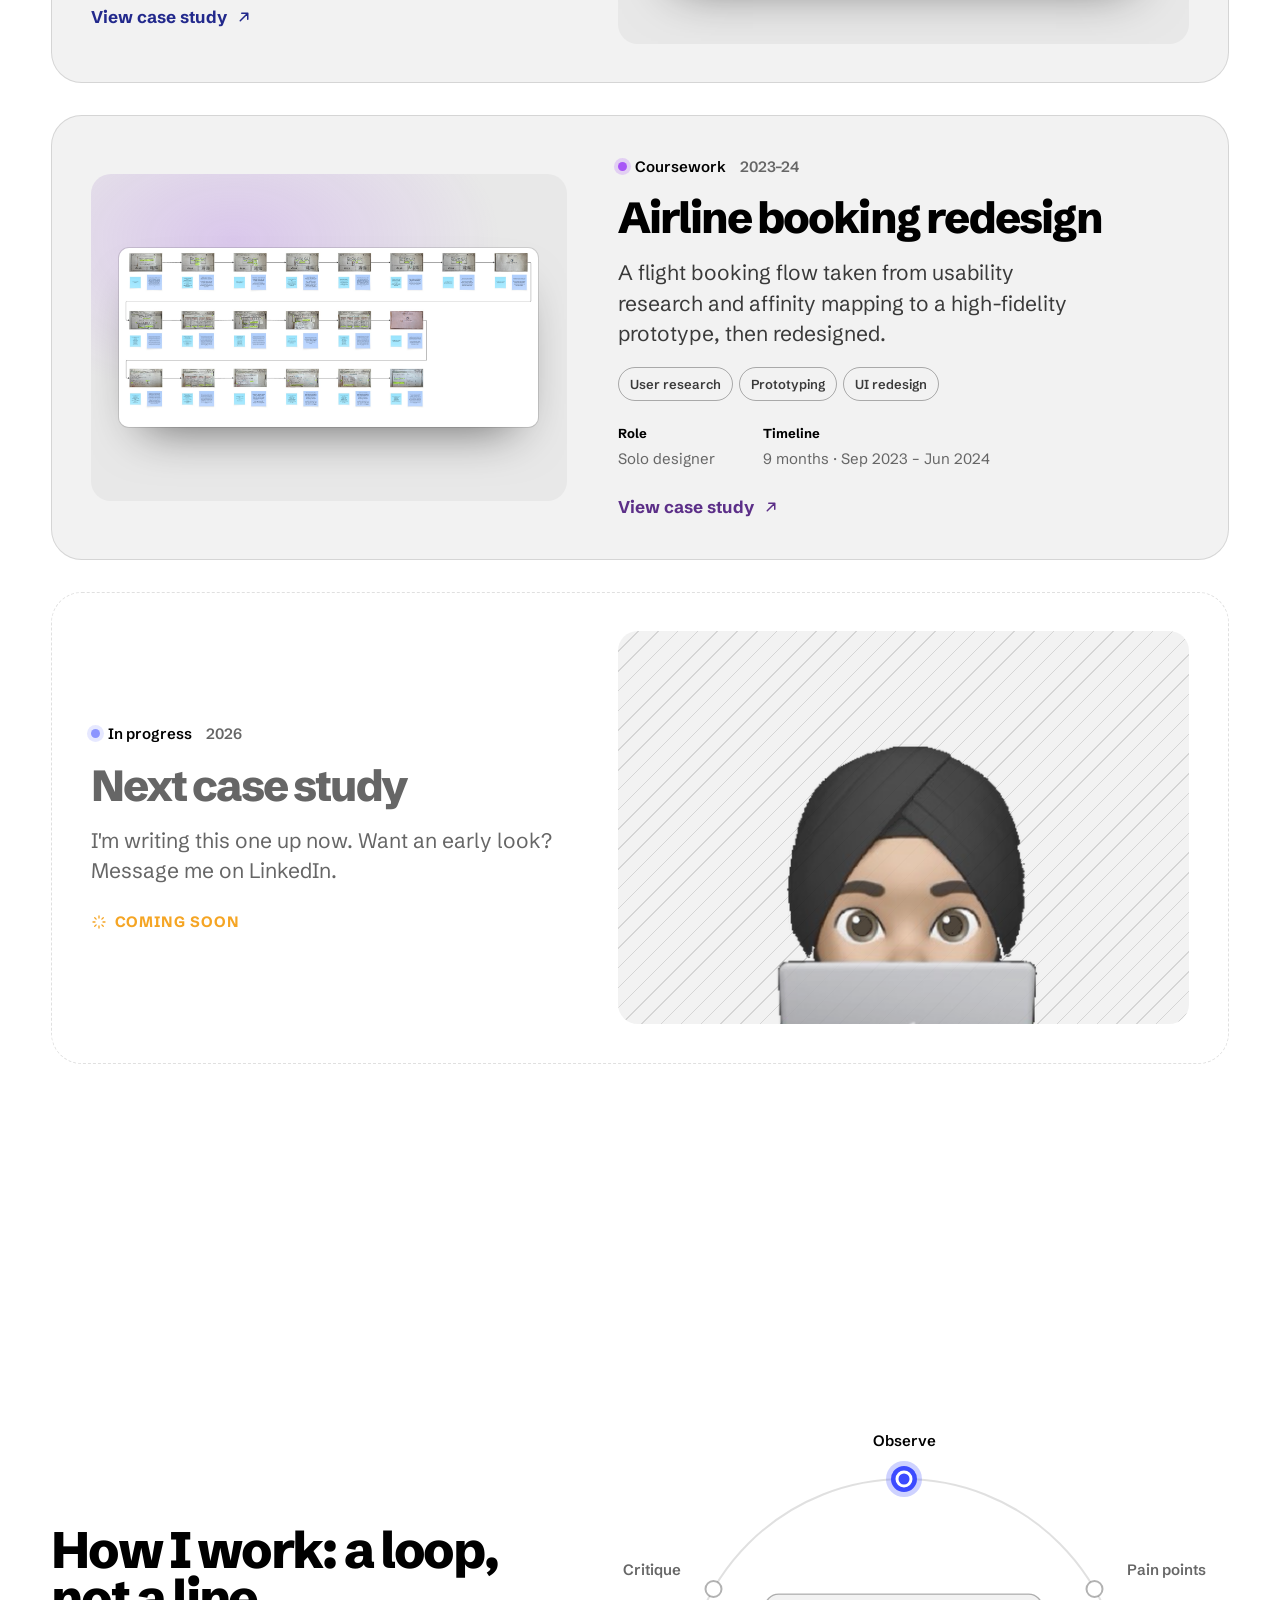
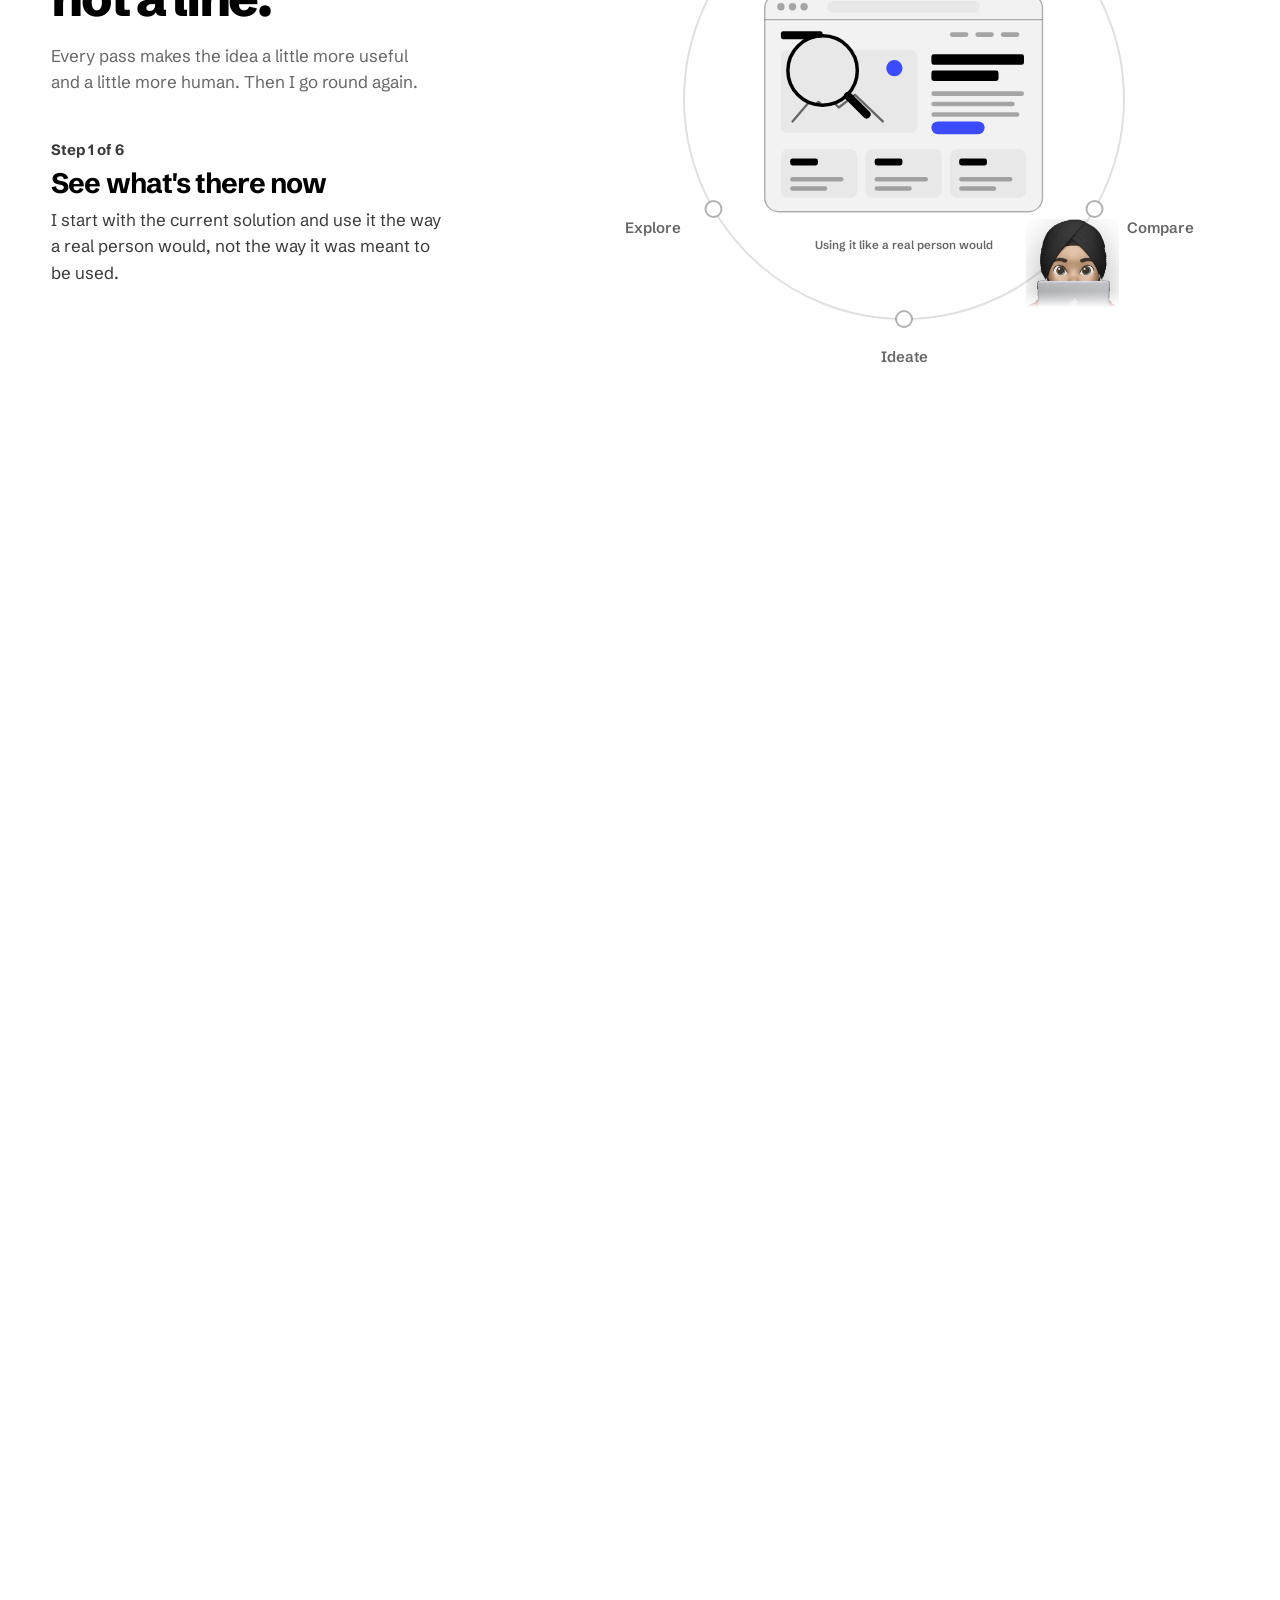
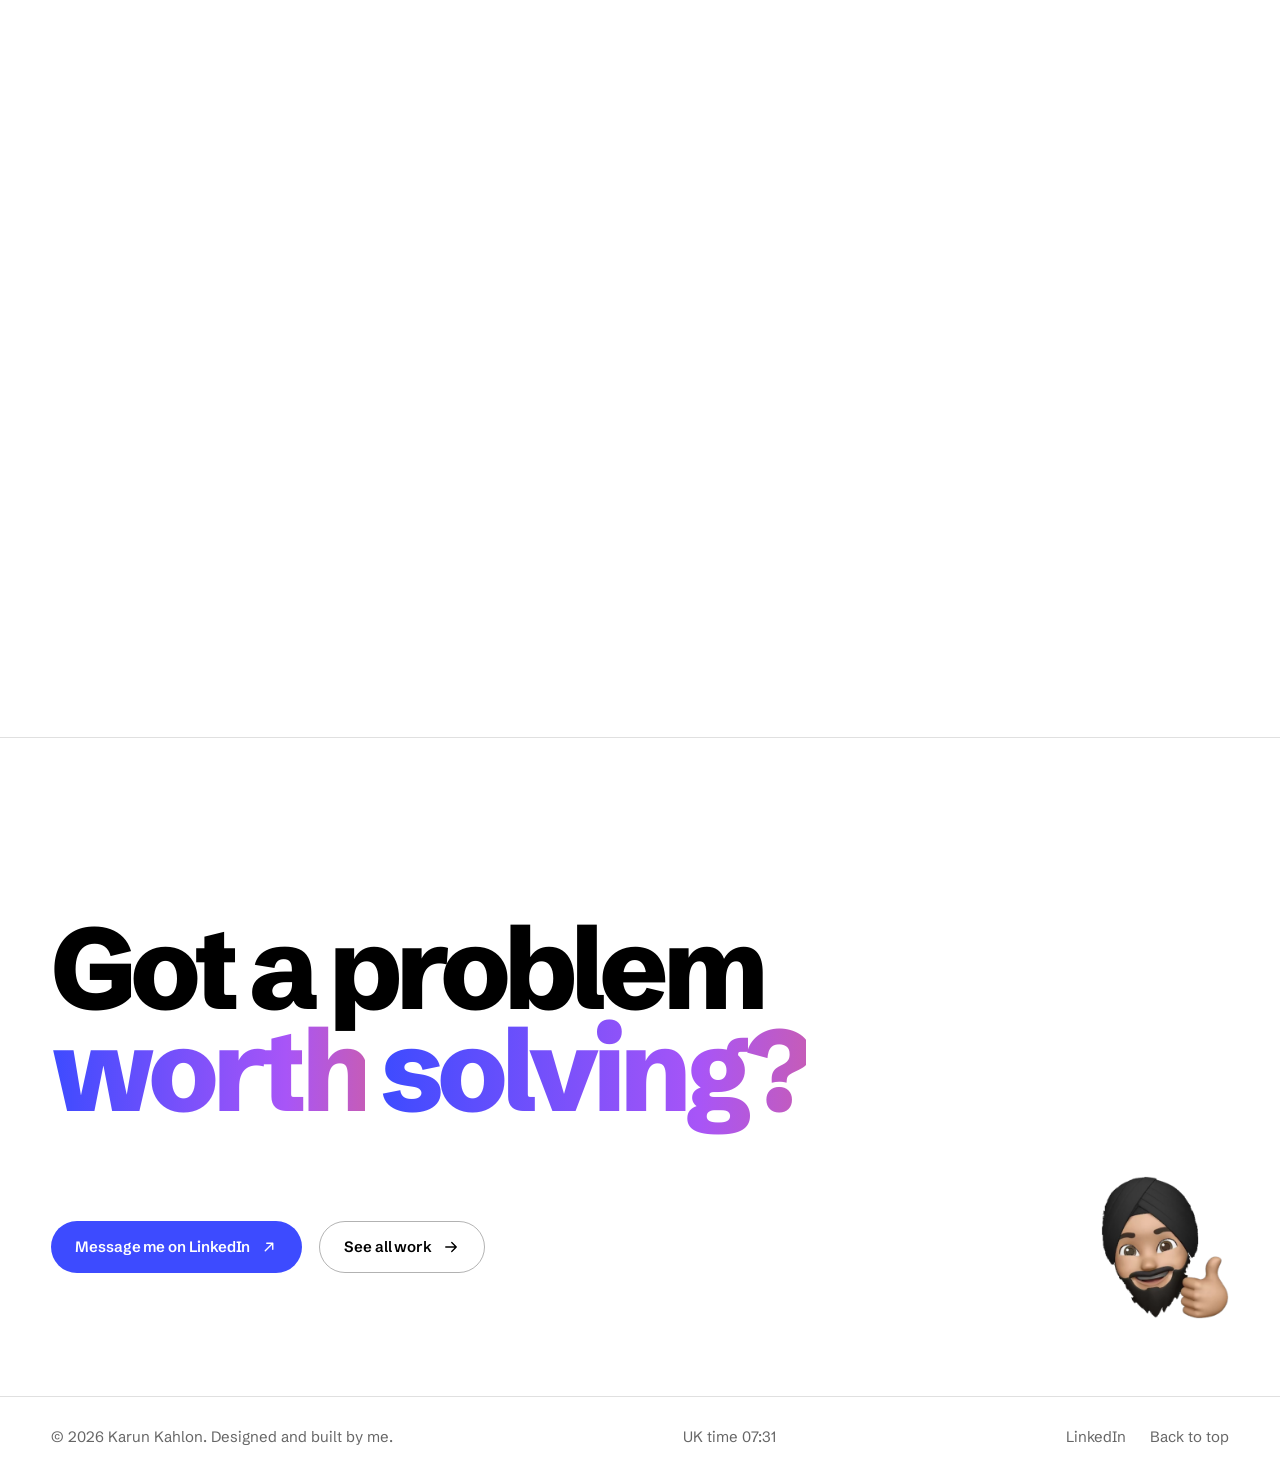
==== commit 2651ddf8: "more updates" ====
--- a/index.html
+++ b/index.html
@@ -90,37 +90,67 @@
     </div>
   </section>
 
-  <section class="section" id="work" aria-labelledby="work-title">
+  <section class="section pwork" id="work" aria-labelledby="work-title">
     <div class="wrap">
       <div class="section-head">
         <h2 class="section-title" id="work-title">Selected work</h2>
         <div>
-          <p class="section-note">Real projects, told from the problem through to the outcome. More are being written up.</p>
+          <p class="section-note">Real projects, told from the problem through to the outcome.</p>
           <p style="margin-top:14px"><a class="text-link" href="Projects.html">All projects <svg viewBox="0 0 24 24" fill="none" stroke="currentColor" stroke-width="2" stroke-linecap="round" stroke-linejoin="round" aria-hidden="true"><path d="M7 17 17 7M9 7h8v8"/></svg></a></p>
         </div>
       </div>
-      <ol class="stack" id="stack" style="list-style:none;margin:0;padding:0"></ol>
+      <div class="pcards" id="pcards"></div>
       <noscript><p><a class="text-link" href="sfd-project.html">Systems for Dentists</a> &nbsp; <a class="text-link" href="ux-diploma.html">Airline booking redesign</a></p></noscript>
     </div>
   </section>
 
-  <section class="philo" aria-labelledby="philo-title">
-    <div class="philo__pin">
-      <div class="wrap philo__grid">
+  <section class="loop" aria-labelledby="loop-title">
+    <div class="loop__pin">
+      <div class="wrap loop__grid">
         <div>
-          <h2 class="philo__title" id="philo-title">How I think about design</h2>
-          <ul class="philo__labels" aria-hidden="true">
-            <li class="philo__label is-active">Approach</li>
-            <li class="philo__label">Process</li>
-            <li class="philo__label">Craft</li>
-            <li class="philo__label">Iterate</li>
-          </ul>
+          <h2 class="loop__title" id="loop-title">How I work: a loop, not a line.</h2>
+          <p class="loop__note">Every pass makes the idea a little more useful and a little more human. Then I go round again.</p>
+          <div class="loop__steps">
+            <div class="loop__step" data-scene="observe" data-short="Observe" data-memoji="Images/Memoji/laptop.png">
+              <p class="loop__step-n">Step 1 of 6</p>
+              <h3>See what's there now</h3>
+              <p>I start with the current solution and use it the way a real person would, not the way it was meant to be used.</p>
+            </div>
+            <div class="loop__step" data-scene="pain" data-short="Pain points" data-memoji="Images/Memoji/thumbs-down.png">
+              <p class="loop__step-n">Step 2 of 6</p>
+              <h3>Find the pain points</h3>
+              <p>Where do people hesitate, backtrack or give up? Those moments become the brief.</p>
+            </div>
+            <div class="loop__step" data-scene="compare" data-short="Compare" data-memoji="Images/Memoji/shrug.png">
+              <p class="loop__step-n">Step 3 of 6</p>
+              <h3>Study the competition</h3>
+              <p>I analyse how others solve the same problem, noting what's worth learning from and what to avoid.</p>
+            </div>
+            <div class="loop__step" data-scene="ideate" data-short="Ideate" data-memoji="Images/Memoji/idea.png">
+              <p class="loop__step-n">Step 4 of 6</p>
+              <h3>Generate ideas</h3>
+              <p>Sketches, flows and rough layouts. Quantity first, judgement later.</p>
+            </div>
+            <div class="loop__step" data-scene="explore" data-short="Explore" data-memoji="Images/Memoji/celebrate.png">
+              <p class="loop__step-n">Step 5 of 6</p>
+              <h3>Explore UI with AI</h3>
+              <p>I use AI to widen the range of visual directions quickly and find a bit of flair I might not reach alone.</p>
+            </div>
+            <div class="loop__step" data-scene="critique" data-short="Critique" data-memoji="Images/Memoji/thumbs-up.png">
+              <p class="loop__step-n">Step 6 of 6</p>
+              <h3>Critique and make it human</h3>
+              <p>Then I challenge what the AI suggested, cut anything generic and shape it around real users. And assess again.</p>
+            </div>
+          </div>
         </div>
-        <div class="philo__stage">
-          <p class="philo__statement is-active">Human-centred from the start. I design for the person using it, not the person presenting it.</p>
-          <p class="philo__statement">Empathise. Define. Ideate. Prototype. Test. Not a checklist, a mindset.</p>
-          <p class="philo__statement">Inspired by Dieter Rams and Apple's attention to detail: work that feels effortless to use, but is carefully considered in every detail.</p>
-          <p class="philo__statement">Nothing is ever finished. There's always something to improve, refine or rethink. That's not a flaw in the process. It is the process.</p>
+        <div class="loop__ring">
+          <svg viewBox="0 0 560 560" aria-hidden="true">
+            <circle class="loop__track" cx="280" cy="280" r="220"/>
+            <circle class="loop__progress" cx="280" cy="280" r="220"/>
+            <g class="loop__nodes"></g>
+            <g class="loop__head"><circle class="loop__head-glow" r="18"/><circle class="loop__head-dot" r="7"/></g>
+          </svg>
+          <div class="loop__center"><div class="loop__scenes" aria-hidden="true"></div><img class="loop__memoji" src="Images/Memoji/laptop.png" alt="" width="700" height="655"></div>
         </div>
       </div>
     </div>
--- a/assets/css/main.css
+++ b/assets/css/main.css
@@ -14,6 +14,8 @@
   --acc-700: #2B36D9;   /* accent text on white (7.0:1) */
   --acc-900: #10166B;
   --on-accent: #FFFFFF;
+  /* Case-study colour: set per page from the project's category (JS), falls back to Signal blue */
+  --cc: var(--acc-500);
 
   /* Type */
   --font: "Schibsted Grotesk", ui-sans-serif, system-ui, -apple-system, "Segoe UI", Helvetica, Arial, sans-serif;
@@ -56,6 +58,7 @@
   --invert-bg: #FFFFFF;
   --invert-text: #000000;
   --accent-text: var(--acc-300);
+  --cc-text: color-mix(in srgb, var(--cc) 58%, #fff);
   --nav-bg: rgba(0, 0, 0, 0.72);
 }
 
@@ -73,6 +76,7 @@
     --invert-bg: #000000;
     --invert-text: #FFFFFF;
     --accent-text: var(--acc-700);
+    --cc-text: color-mix(in srgb, var(--cc) 80%, #000);
     --nav-bg: rgba(255, 255, 255, 0.78);
   }
 }
@@ -90,6 +94,7 @@
   --invert-bg: #000000;
   --invert-text: #FFFFFF;
   --accent-text: var(--acc-700);
+  --cc-text: color-mix(in srgb, var(--cc) 80%, #000);
   --nav-bg: rgba(255, 255, 255, 0.78);
 }
 
@@ -325,12 +330,12 @@
   transition: opacity 0.4s ease;
   pointer-events: none;
 }
-.btn:hover::before, .btn:focus-visible::before, a.work-card:hover .btn::before { opacity: 1; }
+.btn:hover::before, .btn:focus-visible::before { opacity: 1; }
 .btn:active { filter: brightness(0.94); }
 .btn__label { position: relative; line-height: 1.3; }
 
 .btn--accent { --btn-bg: var(--acc-500); --btn-fg: var(--on-accent); }
-.btn--accent:hover, .btn--accent:focus-visible, a.work-card:hover .btn--accent { --btn-bg: #4A57FF; --glow: rgba(61, 75, 255, 0.55); }
+.btn--accent:hover, .btn--accent:focus-visible { --btn-bg: #4A57FF; --glow: rgba(61, 75, 255, 0.55); }
 .btn--ghost { border: 1px solid var(--line-strong); --btn-spot: rgba(140, 149, 255, 0.22); }
 .btn--ghost:hover, .btn--ghost:focus-visible { --btn-bg: var(--surface); border-color: var(--acc-300); --glow: rgba(61, 75, 255, 0.28); }
 :root[data-theme="light"] .btn--ghost:hover, :root[data-theme="light"] .btn--ghost:focus-visible { border-color: var(--acc-500); --glow: rgba(61, 75, 255, 0.2); }
@@ -515,91 +520,60 @@
 .text-link svg { width: 14px; height: 14px; transition: transform 0.4s var(--ease-out); }
 .text-link:hover svg { transform: rotate(45deg); }
 
-/* ---------- 8. Selected work — stacking cards ---------- */
-.stack { display: flex; flex-direction: column; gap: clamp(20px, 3vw, 40px); }
-.stack__item {
-  position: sticky;
-  top: calc(var(--nav-h) + 16px + var(--i, 0) * 14px);
-  --p: 0;
-}
-.work-card {
-  position: relative;
-  display: grid;
-  grid-template-columns: minmax(0, 5fr) minmax(0, 7fr);
-  gap: clamp(20px, 3vw, 48px);
-  min-height: min(76vh, 700px);
-  padding: clamp(20px, 2.6vw, 36px);
-  border-radius: var(--r-stage);
-  background: var(--surface);
-  border: 1px solid var(--line);
-  transform-origin: 50% 0%;
-  transform: scale(calc(1 - var(--p) * 0.06));
-  filter: brightness(calc(1 - var(--p) * 0.35));
-  will-change: transform, filter;
-  overflow: hidden;
-}
-.work-card__body { display: flex; flex-direction: column; justify-content: space-between; gap: 32px; padding: 8px 4px; }
-.work-card__kicker { font-size: var(--fs-sm); color: var(--muted); font-weight: 500; }
-.work-card__title {
-  font-size: clamp(2.25rem, 4.6vw, 4.5rem);
-  font-weight: 800; letter-spacing: -0.05em; line-height: 0.95;
-  margin-top: 14px;
-}
-.work-card__summary { margin-top: 20px; color: var(--text-2); max-width: 40ch; font-size: var(--fs-md); }
-.work-card__meta { display: grid; grid-template-columns: repeat(3, auto); justify-content: start; gap: 8px 32px; margin: 0; }
-.work-card__meta div { display: flex; flex-direction: column; gap: 2px; }
-.work-card__meta dt { font-size: var(--fs-xs); color: var(--muted); }
-.work-card__meta dd { margin: 0; font-size: var(--fs-sm); font-weight: 600; }
-.work-card__cta { margin-top: 28px; }
-
-.work-card__media {
-  position: relative;
-  border-radius: var(--r-card);
-  overflow: hidden;
-  background:
-    radial-gradient(90% 70% at 70% 20%, var(--surface), transparent 70%),
-    var(--surface-2);
-  min-height: 280px;
-  display: grid;
-  place-items: center;
-  perspective: 1600px;
-}
-/* The screen floats, tilted, and straightens on hover */
-.work-card__media > img {
-  width: 86%;
-  height: auto;
-  border-radius: 10px;
-  box-shadow: 0 50px 90px -30px rgba(0, 0, 0, 0.7), 0 0 0 1px var(--line);
-  transform: rotateX(10deg) rotateY(-14deg) rotateZ(2.5deg);
-  translate: 0 calc(var(--m, 0) * -4px);
-  transition: transform 1s var(--ease-out), scale 1s var(--ease-out);
-  transform-style: preserve-3d;
-}
-a.work-card:hover .work-card__media > img { transform: none; scale: 1.04; }
-a.work-card .btn { pointer-events: none; }
-a.work-card:hover .btn__icon--e { transform: translateX(3px); }
-
-/* Placeholder (upcoming) card */
-.work-card--soon { background: var(--bg); border: 1px dashed var(--line-strong); }
-.work-card--soon .work-card__media {
-  background:
-    repeating-linear-gradient(135deg, var(--line) 0 1px, transparent 1px 14px),
-    var(--surface);
+/* ---------- 8. Selected work: calm project cards in normal scroll ----------
+   Text on one side (category, year, title, outcome, tags, role/timeline, link),
+   the preview in an inset panel on the other. Sides alternate. */
+.pcards { display: flex; flex-direction: column; gap: clamp(20px, 2.6vw, 32px); }
+.pcard { --c: var(--acc-500); }
+.pcard__link {
+  display: grid; grid-template-columns: minmax(0, 5fr) minmax(0, 6fr);
+  gap: clamp(24px, 4vw, 64px); align-items: center;
+  padding: clamp(20px, 3vw, 44px);
+  border-radius: clamp(20px, 2.4vw, 32px);
+  background: var(--surface); border: 1px solid var(--line);
+  transition: border-color 0.4s, box-shadow 0.5s var(--ease-out), background-color 0.4s;
+}
+.pcard--flip .pcard__body { order: 2; }
+a.pcard__link:hover, a.pcard__link:focus-visible {
+  border-color: color-mix(in srgb, var(--c) 45%, var(--line));
+  box-shadow: 0 30px 70px -40px color-mix(in srgb, var(--c) 70%, transparent);
+}
+.pcard__body { display: flex; flex-direction: column; gap: 18px; min-width: 0; }
+.pcard__meta { display: flex; align-items: center; gap: 14px; font-size: var(--fs-sm); font-weight: 600; color: var(--muted); }
+.pcard__cat { display: inline-flex; align-items: center; gap: 8px; color: var(--text); }
+.pcard__cat i { width: 9px; height: 9px; border-radius: 50%; background: var(--c); box-shadow: 0 0 0 4px color-mix(in srgb, var(--c) 22%, transparent); }
+.pcard__title { font-size: clamp(1.9rem, 3.4vw, 3rem); font-weight: 800; letter-spacing: -0.045em; line-height: 1; }
+.pcard__lede { font-size: var(--fs-lg); line-height: 1.45; color: var(--text-2); max-width: 36ch; }
+.pcard__tags { display: flex; flex-wrap: wrap; gap: 6px; list-style: none; margin: 0; padding: 0; }
+.pcard__tags li { font-size: var(--fs-xs); font-weight: 600; padding: 6px 11px; border-radius: var(--r-pill); border: 1px solid var(--line-strong); color: var(--text-2); }
+.pcard__facts { display: flex; gap: clamp(24px, 4vw, 48px); margin: 4px 0 0; }
+.pcard__facts div { display: flex; flex-direction: column; gap: 4px; }
+.pcard__facts dt { font-size: var(--fs-xs); font-weight: 700; color: var(--text); }
+.pcard__facts dd { margin: 0; font-size: var(--fs-sm); color: var(--muted); }
+.pcard__cta { display: inline-flex; align-items: center; gap: 8px; margin-top: 6px; font-weight: 700; color: color-mix(in srgb, var(--c) 55%, var(--text)); }
+.pcard__cta svg { width: 18px; height: 18px; transition: transform 0.4s var(--ease-out); }
+a.pcard__link:hover .pcard__cta svg { transform: translate(3px, -3px); }
+.pcard__media {
+  position: relative; aspect-ratio: 16 / 11; border-radius: clamp(14px, 1.6vw, 20px); overflow: hidden;
+  background: radial-gradient(80% 70% at 30% 20%, color-mix(in srgb, var(--c) 22%, transparent), transparent 70%), var(--surface-2);
   display: grid; place-items: center;
 }
-.work-card--soon .work-card__media > img { -webkit-mask-image: linear-gradient(#000 78%, transparent); mask-image: linear-gradient(#000 78%, transparent); width: min(46%, 260px); transform: none; box-shadow: none; border-radius: 0; filter: drop-shadow(0 20px 30px rgba(0,0,0,.25)); }
-.status-pill {
-  display: inline-flex; align-items: center; gap: 8px;
-  font-size: var(--fs-xs); font-weight: 600;
-  padding: 6px 12px; border-radius: var(--r-pill);
-  border: 1px solid var(--line-strong);
-}
-.status-pill::before {
-  content: ""; width: 7px; height: 7px; border-radius: 50%;
-  background: var(--acc-500);
-  animation: pulse 1.8s ease-in-out infinite;
-}
-@keyframes pulse { 50% { opacity: 0.25; } }
+.pcard__media img {
+  width: 88%; height: auto; max-height: 82%; object-fit: cover; object-position: top;
+  border-radius: 10px; box-shadow: 0 24px 50px -24px rgba(0,0,0,.6), 0 0 0 1px var(--line);
+  transition: scale 0.8s var(--ease-out);
+}
+a.pcard__link:hover .pcard__media img { scale: 1.03; }
+.pcard--soon .pcard__link { background: transparent; border-style: dashed; }
+.pcard--soon .pcard__title, .pcard--soon .pcard__lede { color: var(--muted); }
+.pcard--soon .pcard__media { background: repeating-linear-gradient(135deg, var(--line) 0 1px, transparent 1px 14px), var(--surface); }
+.pcard--soon .pcard__media img { width: auto; height: 58%; box-shadow: none; border-radius: 0; opacity: 0.9; }
+.pcard__soon { display: inline-flex; align-items: center; gap: 8px; margin-top: 6px; font-weight: 700; color: #F5A524; text-transform: uppercase; letter-spacing: 0.06em; font-size: var(--fs-sm); }
+.pcard__soon svg { width: 16px; height: 16px; animation: spin 6s linear infinite; }
+@keyframes spin { to { rotate: 360deg; } }
+.js .pcard { opacity: 0; translate: 0 28px; transition: opacity 0.7s ease, translate 0.9s var(--ease-out); }
+.js .pcard.is-in { opacity: 1; translate: 0 0; }
+.pwork__more { margin-top: clamp(24px, 3vw, 40px); display: flex; justify-content: center; }
 
 /* ---------- 9. Philosophy — pinned scroll word fill ---------- */
 .philo { position: relative; height: calc(var(--n, 4) * 90vh + 60vh); }
@@ -626,10 +600,34 @@
 }
 .philo__label::after {
   content: ""; position: absolute; left: 0; bottom: 2px; height: 2px; width: 100%;
-  background: var(--acc-500);
+  background: var(--pc, var(--acc-500));
   transform-origin: left; transform: scaleX(var(--lp, 0));
 }
 .philo__label.is-active { color: var(--text); opacity: 1; }
+.philo__label::before {
+  content: ""; position: absolute; left: -22px; top: 50%; width: 10px; height: 10px; margin-top: -7px; border-radius: 50%;
+  background: var(--pc); scale: 0; transition: scale 0.45s var(--spring);
+}
+.philo__label.is-active::before { scale: 1; }
+/* Each principle has its own colour: a soft glow, a big outline number and the lit word's tip */
+.philo { --now: var(--acc-500); }
+.philo__glow {
+  position: absolute; right: -10vw; top: 50%; width: 60vw; height: 70vh; translate: 0 -50%;
+  border-radius: 50%; background-color: var(--now);
+  filter: blur(140px); opacity: 0.16; pointer-events: none;
+  transition: background-color 0.9s ease;
+}
+:root[data-theme="light"] .philo__glow { opacity: 0.11; }
+.philo__pin { overflow: hidden; }
+.philo__num {
+  position: absolute; right: 0; top: -1.1em;
+  font-size: 3.4em; font-weight: 800; letter-spacing: -0.06em; line-height: 1;
+  color: transparent; -webkit-text-stroke: 1.5px var(--now);
+  opacity: 0.55; font-variant-numeric: tabular-nums;
+  transition: -webkit-text-stroke-color 0.6s;
+  pointer-events: none;
+}
+.philo__statement .w.is-tip { color: var(--pc); transition: opacity 0.25s linear, color 0.4s; }
 .philo__stage { position: relative; min-height: 5.2em; font-size: clamp(1.75rem, 3.9vw, 3.6rem); }
 .philo__statement {
   position: absolute; inset: 0 auto auto 0;
@@ -653,7 +651,18 @@
   max-width: 12ch;
 }
 .contact__row { margin-top: clamp(32px, 5vw, 56px); display: flex; flex-wrap: wrap; gap: 16px; align-items: center; }
-.contact__memoji { width: clamp(90px, 10vw, 140px); margin-left: auto; }
+.contact__memoji { width: clamp(90px, 10vw, 140px); margin-left: auto; transition: rotate 0.6s var(--spring), scale 0.6s var(--spring), translate 0.6s var(--spring); transform-origin: 50% 90%; }
+.contact__row:has(.btn:hover) .contact__memoji, .contact__row:has(.btn:focus-visible) .contact__memoji { rotate: -10deg; scale: 1.12; translate: 0 -8px; }
+/* Headline lights up word by word as it scrolls in; the question gets the palette */
+.contact__title .cw { opacity: 0.16; transition: opacity 0.35s linear; }
+.contact__title .cw.is-on { opacity: 1; }
+.contact__title .cw--accent {
+  background: linear-gradient(90deg, #3D4BFF, #A855F7, #FF6A3D, #12B886, #3D4BFF) 0 0 / 300% 100%;
+  -webkit-background-clip: text; background-clip: text; color: transparent;
+  animation: sheen 9s linear infinite;
+  padding-bottom: 0.06em;
+}
+@keyframes sheen { to { background-position: 300% 0; } }
 
 .footer { border-top: 1px solid var(--line); padding-block: 28px; font-size: var(--fs-sm); color: var(--muted); }
 .footer__inner { display: flex; flex-wrap: wrap; gap: 16px 32px; justify-content: space-between; align-items: center; }
@@ -708,7 +717,12 @@
 
 .intro { padding-block: clamp(96px, 12vw, 160px); }
 .intro__grid { display: grid; grid-template-columns: minmax(0, 4fr) minmax(0, 8fr); gap: clamp(24px, 5vw, 80px); }
-.intro__label { font-size: var(--fs-sm); color: var(--muted); font-weight: 500; padding-top: 0.6em; }
+.intro__label {
+  display: flex; align-items: center; gap: 12px; align-self: start;
+  font-size: clamp(1.35rem, 2.1vw, 1.9rem); font-weight: 800; letter-spacing: -0.03em; line-height: 1.1;
+  color: var(--text); padding-top: 0.45em;
+}
+.intro__label::before { content: ""; width: 12px; height: 12px; flex: none; border-radius: 50%; background: var(--acc-500); box-shadow: 0 0 0 5px color-mix(in srgb, var(--acc-500) 25%, transparent); }
 .intro__text { font-size: clamp(1.6rem, 3vw, 2.75rem); font-weight: 600; letter-spacing: -0.03em; line-height: 1.15; max-width: 26ch; }
 .intro__text + .intro__text { margin-top: 0.8em; color: var(--muted); }
 
@@ -758,47 +772,285 @@
 }
 .chapter__media { position: relative; margin: var(--inset); border-radius: calc(var(--r-stage) - var(--inset)); overflow: hidden; background: rgba(127,127,127,0.18); }
 .chapter__media img { width: 100%; height: 100%; object-fit: cover; transform: scale(calc(1.15 - var(--in, 1) * 0.15)); }
-/* Vertical progress rail: reads as "scroll down", not "swipe across" */
-.chapters__rail {
-  --p: 0;
-  position: absolute; z-index: 5;
-  right: calc(var(--inset) + 18px); top: 50%;
-  transform: translateY(-50%);
-  display: flex; flex-direction: column; align-items: center; gap: 12px;
-  padding: 14px 8px 12px;
-  border-radius: var(--r-pill);
-  background: rgba(0, 0, 0, 0.42);
-  color: #fff;
+
+/* About hero as a design canvas: layout grid, a selected frame and multiplayer cursors */
+.about-hero__grid {
+  position: absolute; inset: 0; pointer-events: none;
+  background:
+    radial-gradient(circle, rgba(255,255,255,0.22) 1px, transparent 1.5px) 0 0 / 24px 24px,
+    repeating-linear-gradient(90deg, rgba(255,255,255,0.05) 0 calc((100% - 11 * 16px) / 12), transparent 0 calc((100% - 11 * 16px) / 12 + 16px));
+  padding-inline: 24px; background-origin: content-box; background-clip: content-box;
+  -webkit-mask-image: radial-gradient(120% 90% at 50% 40%, #000 30%, transparent 85%);
+  mask-image: radial-gradient(120% 90% at 50% 40%, #000 30%, transparent 85%);
+}
+.about-hero__text { z-index: 2; }
+.about-hero__memoji { z-index: 1; }
+.about-hero__frame {
+  position: absolute; left: 50%; bottom: 0; z-index: 2;
+  height: min(66%, 600px); aspect-ratio: 872 / 1000; translate: -50% 0;
+  border: 1.5px solid #fff; border-bottom: 0;
+  pointer-events: auto;
+}
+.ahf__name, .ahf__size {
+  position: absolute; bottom: calc(100% + 8px);
+  padding: 3px 8px; border-radius: 4px;
+  font-size: 11px; font-weight: 700; white-space: nowrap;
+}
+.ahf__name { left: -1px; background: #fff; color: var(--acc-500); }
+.ahf__size { right: -1px; color: #fff; background: rgba(0, 0, 0, 0.3); font-variant-numeric: tabular-nums; }
+.ahf__h { position: absolute; width: 9px; height: 9px; background: #fff; border: 1.5px solid var(--acc-500); }
+.ahf__h--tl { left: -5px; top: -5px; }
+.ahf__h--tr { right: -5px; top: -5px; }
+/* Hover the memoji: spacing redlines out to the edges, like inspecting a layer */
+.ahf__red { position: absolute; top: 46%; height: 1px; background: #FF4D8D; opacity: 0; transition: opacity 0.25s; }
+.ahf__red::before, .ahf__red::after { content: ""; position: absolute; top: -5px; width: 1px; height: 11px; background: #FF4D8D; }
+.ahf__red::before { left: 0; } .ahf__red::after { right: 0; }
+.ahf__red--l { right: 100%; width: var(--gap-l, 100px); }
+.ahf__red--r { left: 100%; width: var(--gap-r, 100px); }
+.ahf__red b { position: absolute; left: 50%; top: -24px; translate: -50% 0; padding: 2px 6px; border-radius: 4px; background: #FF4D8D; color: #fff; font-size: 11px; font-weight: 700; font-variant-numeric: tabular-nums; }
+.about-hero__frame:hover .ahf__red { opacity: 1; }
+
+/* Fact pins, Figma-comment style: a pulsing pin you hover (or tap) to open */
+.hpins { position: absolute; inset: 0; z-index: 3; pointer-events: none; }
+.hpin {
+  --mx: 0; --my: 0;
+  position: absolute; left: var(--x); top: var(--y);
+  pointer-events: auto; display: block;
+  translate: calc(var(--mx) * 14px) calc(var(--my) * 14px);
+  transition: translate 0.9s var(--ease-out), opacity 0.5s, scale 0.6s var(--spring);
+}
+.hpin:hover, .hpin:focus-visible, .hpin.is-open { z-index: 5; }
+.hpin__dot {
+  position: relative; display: grid; place-items: center;
+  width: 44px; height: 44px; border-radius: 50% 50% 50% 6px;
+  background: var(--c); color: var(--ink);
+  box-shadow: 0 0 0 3px #fff, 0 12px 26px -10px rgba(0,0,0,.55);
+  transition: scale 0.4s var(--spring), border-radius 0.4s var(--ease-out);
+}
+.hpin__dot::after {
+  content: ""; position: absolute; inset: -3px; border-radius: inherit;
+  border: 2px solid #fff; animation: pin-pulse 2.6s ease-out infinite; animation-delay: calc(var(--i) * -0.37s);
+}
+@keyframes pin-pulse { 0% { opacity: 0.8; scale: 1; } 70%, 100% { opacity: 0; scale: 1.7; } }
+.hpin__dot svg { width: 22px; height: 22px; fill: none; stroke: currentColor; stroke-width: 1.8; stroke-linecap: round; stroke-linejoin: round; }
+.hpin:hover .hpin__dot, .hpin:focus-visible .hpin__dot, .hpin.is-open .hpin__dot { scale: 1.12; }
+.hpin:hover .hpin__dot::after, .hpin.is-open .hpin__dot::after { animation: none; opacity: 0; }
+.hpin__card {
+  position: absolute; left: calc(100% + 12px); top: 50%; translate: 0 -50%;
+  width: max-content; max-width: 230px;
+  padding: 10px 14px 11px; border-radius: 4px 16px 16px 16px;
+  background: #fff; color: #0B0B0B; text-align: left;
+  box-shadow: 0 20px 40px -14px rgba(0,0,0,.5);
+  opacity: 0; scale: 0.85; transform-origin: 0 50%;
+  transition: opacity 0.25s, scale 0.4s var(--spring);
+  pointer-events: none;
+}
+.hpin--r .hpin__card { left: auto; right: calc(100% + 12px); border-radius: 16px 4px 16px 16px; transform-origin: 100% 50%; }
+.hpin__card b { display: block; font-size: 15px; font-weight: 800; letter-spacing: -0.01em; }
+.hpin__card span { display: block; margin-top: 2px; font-size: 13px; color: #4A4A4A; font-weight: 500; }
+.hpin:hover .hpin__card, .hpin:focus-visible .hpin__card, .hpin.is-open .hpin__card { opacity: 1; scale: 1; }
+.hpins__hint {
+  position: absolute; left: 24px; bottom: 24px; z-index: 3;
+  display: flex; align-items: center; gap: 10px;
+  padding: 8px 14px; border-radius: var(--r-pill);
+  background: rgba(255,255,255,0.16); border: 1px solid rgba(255,255,255,0.35); color: #fff;
+  -webkit-backdrop-filter: blur(8px); backdrop-filter: blur(8px);
+  font-size: var(--fs-xs); font-weight: 600;
+}
+.hpins__hint-dot { width: 10px; height: 10px; border-radius: 50% 50% 50% 2px; background: #fff; box-shadow: 0 0 0 0 rgba(255,255,255,.7); animation: hint-ping 2s ease-out infinite; }
+@keyframes hint-ping { 70%, 100% { box-shadow: 0 0 0 8px rgba(255,255,255,0); } }
+.only-touch { display: none; }
+@media (hover: none), (pointer: coarse) { .only-touch { display: inline; } .only-hover { display: none; } }
+.js .about-hero .hpin, .js .about-hero .hpins__hint, .js .about-hero .about-hero__frame, .js .about-hero .about-hero__grid { opacity: 0; }
+.js .about-hero .hpin { scale: 0.4; }
+.js .about-hero.is-live .about-hero__grid { opacity: 1; transition: opacity 1.2s ease; }
+.js .about-hero.is-live .about-hero__frame { opacity: 1; transition: opacity 0.4s ease 0.2s; }
+.js .about-hero.is-live .hpins__hint { opacity: 1; transition: opacity 0.6s ease 1.6s; }
+.js .about-hero.is-live .hpin { --dly: calc(0.5s + var(--i, 0) * 0.12s); opacity: 1; scale: 1; transition: translate 0.9s var(--ease-out), opacity 0.5s ease var(--dly), scale 0.6s var(--spring) var(--dly); }
+.about-hero.is-live .about-hero__frame { animation: frame-draw 0.7s var(--ease-out) 0.2s backwards; }
+@keyframes frame-draw { from { clip-path: inset(0 100% 100% 0); } to { clip-path: inset(-40px -40px 0 -40px); } }
+.about-hero__frame { clip-path: inset(-40px -40px 0 -40px); }
+
+/* Chapter effects: contextual decoration scrubbed by --cp (0 → 1 as the chapter plays) */
+.chapter { --cp: 0; }
+.chapter__body > :not(.chapter__fx):not(.relics) { position: relative; z-index: 1; }
+.chapter__fx { position: absolute; inset: 0; z-index: 0; pointer-events: none; overflow: hidden; }
+.chapter__fx svg { overflow: visible; }
+.fxp { --k: clamp(0, (var(--cp) - var(--d, 0)) * 6, 1); opacity: var(--k); scale: calc(0.6 + var(--k) * 0.4); transform-box: fill-box; transform-origin: center; }
+.fxd { stroke-dasharray: 1; stroke-dashoffset: calc(1 - clamp(0, (var(--cp) - var(--d, 0)) * var(--sp, 2), 1)); }
+
+/* 1 · Trail: contour lines, a route drawn to the summit, elevation ticking up */
+.fx-topo { position: absolute; right: -20%; top: -10%; width: 110%; height: 120%; }
+.fx-topo path { fill: none; stroke: #000; stroke-opacity: 0.09; stroke-width: 1.2; }
+.fx-route { position: absolute; left: 4%; right: 6%; top: 30%; height: 32%; width: 90%; }
+.fx-route__path { fill: none; stroke: #000; stroke-width: 2.5; stroke-linecap: round; stroke-dasharray: 0.012 0.018; }
+.fx-route__mask { fill: none; stroke: #fff; stroke-width: 8; stroke-linecap: round; }
+.fx-route__start { fill: #000; }
+.fx-flag path:first-child { stroke: #000; stroke-width: 2.5; stroke-linecap: round; }
+.fx-flag path:last-child { fill: #FF6A3D; }
+.fx-elev { position: absolute; right: 7%; top: 18%; text-align: right; color: #000; font-weight: 800; letter-spacing: -0.03em; font-size: clamp(1.4rem, 2.4vw, 2.25rem); line-height: 1; }
+.fx-elev span { display: block; margin-top: 6px; font-size: var(--fs-xs); font-weight: 600; letter-spacing: 0; color: #666; }
+
+/* 2 · Games, tech and cinema: halftone, Wolverine's claw tears, and a shelf of relics */
+.fx-halftone { position: absolute; right: 0; top: 0; width: 70%; height: 80%; background: radial-gradient(circle, rgba(255,255,255,0.14) 1.4px, transparent 1.8px) 0 0 / 12px 12px; -webkit-mask-image: radial-gradient(80% 80% at 100% 0, #000, transparent 75%); mask-image: radial-gradient(80% 80% at 100% 0, #000, transparent 75%); }
+
+/* 3 · Culture and curiosity: a Gurmukhi welcome, the Silk Road and the five rivers */
+.fx-gurmukhi {
+  position: absolute; left: 6%; top: 32%;
+  display: flex; flex-direction: column; gap: 2px;
+  padding: 10px 16px 9px; border-radius: 16px;
+  background: rgba(255,255,255,0.14); border: 1px solid rgba(255,255,255,0.32);
+  -webkit-backdrop-filter: blur(6px); backdrop-filter: blur(6px);
+  color: #fff; rotate: -3deg;
+}
+.fx-gurmukhi b { font-family: "Noto Sans Gurmukhi", "Gurmukhi MN", "Mukta Mahee", "Raavi", sans-serif; font-size: clamp(1.15rem, 1.8vw, 1.6rem); font-weight: 700; line-height: 1.35; }
+.fx-gurmukhi span { font-size: var(--fs-xs); font-weight: 600; opacity: 0.85; }
+/* Sanjha Panjab: the old province's outline as a quiet backdrop, its five rivers flowing to Panjnad */
+.fx-panjab { position: absolute; right: 1%; top: 29%; width: 63%; height: auto; aspect-ratio: 380 / 310; }
+.fx-panjab .land { fill: rgba(255,255,255,0.07); stroke: rgba(255,255,255,0.35); stroke-width: 1.4; stroke-linejoin: round; stroke-dasharray: 3 4; scale: 1; }
+.fx-panjab .river { fill: none; stroke: rgba(255,255,255,0.8); stroke-width: 2.2; stroke-linecap: round; stroke-linejoin: round; --sp: 1.6; }
+.fx-panjab .flow { fill: none; stroke: #BFE4FF; stroke-width: 2.2; stroke-linecap: round; stroke-dasharray: 0.04 0.16; animation: flow 3s linear infinite; opacity: calc(var(--cp) * 0.9); }
+@keyframes flow { to { stroke-dashoffset: -1; } }
+.fx-panjab text { fill: rgba(255,255,255,0.9); font-family: var(--font); font-size: 10.5px; font-weight: 700; text-anchor: middle; }
+.fx-panjab .cap { fill: rgba(255,255,255,0.7); font-weight: 600; font-size: 10px; }
+.fx-panjab .cap .gm { font-family: "Noto Sans Gurmukhi", "Gurmukhi MN", sans-serif; font-size: 12px; }
+.fx-panjab .confluence { fill: #fff; }
+
+/* Relics: three small collectibles placed around the card, each an easter egg */
+.relics { position: absolute; inset: 0; z-index: 3; pointer-events: none; }
+.relic {
+  position: absolute; pointer-events: auto;
+  width: 58px; height: 64px; border-radius: 16px; display: grid; place-items: center;
+  animation: relic-float 5s ease-in-out infinite alternate; animation-delay: var(--t, 0s);
+  transition: background-color 0.3s, scale 0.4s var(--spring);
+}
+.relic.gauntlet { right: 8%; top: 37%; --t: 0s; }
+.relic.ring { left: 54%; top: 57%; --t: -1.6s; }
+.relic.throne { right: 7%; top: 64%; --t: -3.2s; }
+@keyframes relic-float { to { translate: 0 -8px; } }
+.relic::before { content: ""; position: absolute; inset: 6px; border-radius: 50%; background: radial-gradient(closest-side, rgba(255,255,255,0.1), transparent); transition: opacity 0.3s; }
+.relic:hover, .relic:focus-visible { background: rgba(255,255,255,0.07); scale: 1.12; animation-play-state: paused; }
+.relic svg { width: 40px; height: 46px; overflow: visible; filter: drop-shadow(0 6px 10px rgba(0,0,0,.45)); }
+.relic__tip {
+  position: absolute; right: 0; top: calc(100% + 8px);
+  padding: 4px 10px; border-radius: var(--r-pill);
+  background: #000; color: #fff; font-size: 11px; font-weight: 700; white-space: nowrap;
+  opacity: 0; translate: 0 -4px; transition: opacity 0.25s, translate 0.3s var(--ease-out);
+  pointer-events: none;
+}
+.relic:hover .relic__tip, .relic:focus-visible .relic__tip { opacity: 1; translate: 0 0; }
+
+/* Gauntlet: hover makes a fist (thumb across the front); the snap is the thumb, not a finger */
+.g-gold { fill: url(#g-gold); stroke: #6B4A12; stroke-width: 1.2; }
+.g-finger { transform-box: fill-box; transform-origin: 50% 100%; transition: scale 0.35s var(--spring); }
+.g-thumb { transform-box: view-box; transform-origin: 11px 47px; rotate: -24deg; transition: rotate 0.4s var(--spring); }
+.g-stone { stroke: rgba(0,0,0,.35); stroke-width: 0.8; animation: stone 2.6s ease-in-out infinite; animation-delay: var(--t, 0s); }
+@keyframes stone { 50% { filter: brightness(1.6) drop-shadow(0 0 3px currentColor); } }
+.g-burst { opacity: 0; stroke: #FFE08A; stroke-width: 2.5; stroke-linecap: round; transform-origin: 46px 30px; transform-box: view-box; }
+.gauntlet:hover .g-finger, .gauntlet:focus-visible .g-finger, .gauntlet.is-snapping .g-finger { scale: 1 0.4; }
+.gauntlet:hover .g-thumb, .gauntlet:focus-visible .g-thumb, .gauntlet.is-snapping .g-thumb { rotate: 64deg; }
+.gauntlet.is-snapping .g-thumb { animation: snap-thumb 0.42s var(--ease-out); }
+.gauntlet.is-snapping svg { animation: snap-hand 0.42s var(--ease-out); }
+.gauntlet.is-snapping .g-burst { animation: burst 0.5s ease-out 0.14s; }
+@keyframes snap-thumb { 0% { rotate: 64deg; } 35% { rotate: 44deg; } 60% { rotate: 80deg; } 100% { rotate: 64deg; } }
+@keyframes snap-hand { 55% { translate: 0 2px; rotate: -4deg; } }
+@keyframes burst { 0% { opacity: 1; scale: 0.4; } 100% { opacity: 0; scale: 1.7; } }
+
+/* Throne: swords fan a little on hover */
+.th-steel { fill: url(#th-steel); stroke: #39414A; stroke-width: 0.8; }
+.th-blade { stroke: #C9D1D9; stroke-width: 1.6; stroke-linecap: round; transform-box: view-box; transform-origin: 32px 40px; transition: rotate 0.4s var(--spring); }
+.throne:hover .th-blade, .throne:focus-visible .th-blade { rotate: var(--fan, 0deg); }
+
+/* The One Ring: glows a little hotter on hover */
+.rg-band { fill: none; stroke: url(#rg-gold); stroke-width: 7; }
+.rg-shine { fill: none; stroke: #FFF4C4; stroke-width: 1.4; stroke-linecap: round; opacity: 0.8; }
+.ring svg { transition: filter 0.3s; }
+.ring:hover svg, .ring:focus-visible svg { filter: drop-shadow(0 0 8px #FF8A2B) drop-shadow(0 6px 10px rgba(0,0,0,.45)); }
+
+/* Wearing the Ring: the world drains to grey, Barad-dûr rises and the Eye follows you */
+.ringworld {
+  position: fixed; inset: 0; z-index: 195; overflow: hidden;
+  -webkit-backdrop-filter: grayscale(1) brightness(0.5) contrast(1.15) blur(2px);
+  backdrop-filter: grayscale(1) brightness(0.5) contrast(1.15) blur(2px);
+  background: radial-gradient(90% 80% at 50% 45%, rgba(20, 22, 28, 0.25), rgba(4, 4, 6, 0.92) 75%);
+  animation: rw-in 0.9s ease both;
+}
+.ringworld.is-leaving { animation: rw-out 0.7s ease forwards; }
+@keyframes rw-in { from { opacity: 0; } }
+@keyframes rw-out { to { opacity: 0; } }
+.ringworld__haze { position: absolute; inset: -20%; background: radial-gradient(40% 30% at 30% 60%, rgba(160, 170, 190, 0.1), transparent 70%), radial-gradient(50% 40% at 70% 30%, rgba(160, 170, 190, 0.08), transparent 70%); animation: haze 9s ease-in-out infinite alternate; }
+@keyframes haze { to { translate: 4% -3%; } }
+
+.ringworld__ring { position: absolute; left: 30%; top: 46%; width: min(52vh, 440px); aspect-ratio: 1; translate: -50% -50%; perspective: 900px; animation: rw-ring-in 1.4s var(--ease-out) 0.2s both; }
+@keyframes rw-ring-in { from { opacity: 0; scale: 0.6; } }
+.ringworld__ring svg { width: 100%; height: 100%; overflow: visible; transform: rotateX(16deg); }
+.ringworld__ring .spin { transform-origin: 200px 200px; transform-box: view-box; animation: rw-spin 40s linear infinite; }
+@keyframes rw-spin { to { rotate: 360deg; } }
+.rw-band { fill: none; stroke: url(#rw-gold); stroke-width: 40; filter: drop-shadow(0 0 24px rgba(255, 170, 60, 0.45)); }
+.rw-edge { fill: none; stroke: #FFF0B8; stroke-width: 1.5; opacity: 0.6; }
+.rw-script {
+  font-family: "Uncial Antiqua", "Palatino Linotype", "Book Antiqua", Georgia, serif;
+  font-size: 15px; letter-spacing: 0.04em;
+  fill: #FF7A1A; filter: drop-shadow(0 0 4px #FF5A00) drop-shadow(0 0 10px #FF3D00);
+  opacity: 0; animation: rw-script 2.4s ease 1.1s forwards, rw-burn 2.6s ease-in-out 3.5s infinite alternate;
+}
+@keyframes rw-script { to { opacity: 1; } }
+@keyframes rw-burn { from { opacity: 1; } to { opacity: 0.55; } }
+.ringworld__caption { position: absolute; left: 30%; top: calc(46% + min(30vh, 250px)); translate: -50% 0; width: min(80vw, 520px); text-align: center; color: #D9DDE5; animation: rw-ring-in 1s ease 2s both; }
+.ringworld__caption p { font-size: clamp(1.1rem, 2vw, 1.5rem); font-weight: 700; letter-spacing: -0.02em; }
+.ringworld__caption small { display: block; margin-top: 6px; font-size: var(--fs-xs); color: #8F96A3; font-style: italic; }
+
+.ringworld__tower { position: absolute; right: 7%; bottom: -2%; height: min(90vh, 820px); aspect-ratio: 300 / 800; animation: rw-rise 1.8s var(--ease-out) 0.5s both; }
+@keyframes rw-rise { from { translate: 0 40%; opacity: 0; } }
+.ringworld__tower svg { width: 100%; height: 100%; overflow: visible; }
+.rw-tower { fill: #0A0807; filter: drop-shadow(0 0 2px rgba(255, 110, 40, 0.5)) drop-shadow(0 0 30px rgba(255, 70, 0, 0.18)); }
+.rw-window { fill: #FF7A1A; opacity: 0.7; animation: rw-flicker 3s steps(1) infinite; animation-delay: var(--t, 0s); }
+@keyframes rw-flicker { 50% { opacity: 0.25; } }
+.rw-eye-glow { fill: url(#rw-eyeglow); animation: rw-pulse 2.2s ease-in-out infinite alternate; transform-box: fill-box; transform-origin: center; }
+@keyframes rw-pulse { to { scale: 1.15; opacity: 0.8; } }
+.rw-eye { fill: url(#rw-iris); }
+.rw-pupil { fill: #050302; transition: transform 0.25s var(--ease-out); }
+.rw-lid { fill: #0A0807; transform-box: fill-box; transform-origin: center; scale: 1 0; animation: rw-blink 7s infinite; }
+.rw-lid--top { transform-origin: 50% 0; } .rw-lid--bot { transform-origin: 50% 100%; }
+@keyframes rw-blink { 0%, 94%, 100% { scale: 1 0; } 97% { scale: 1 1; } }
+
+.ringworld__off { position: absolute; left: 50%; bottom: calc(24px + env(safe-area-inset-bottom, 0px)); translate: -50% 0; z-index: 3; padding: 12px 20px; border-radius: var(--r-pill); background: rgba(255,255,255,0.1); border: 1px solid rgba(255, 200, 120, 0.35); color: #FFE2B3; font-size: var(--fs-sm); font-weight: 700; transition: background-color 0.3s, box-shadow 0.4s; animation: rw-ring-in 0.8s ease 1.6s both; }
+.ringworld__off:hover, .ringworld__off:focus-visible { background: rgba(255, 170, 60, 0.18); box-shadow: 0 0 30px -6px rgba(255, 140, 40, 0.6); }
+@media (max-width: 820px) {
+  .ringworld__ring { left: 50%; top: 30%; width: min(70vw, 300px); }
+  .ringworld__caption { left: 50%; top: calc(30% + min(38vw, 160px)); }
+  .ringworld__tower { right: 50%; translate: 50% 0; height: 52vh; opacity: 0.85; }
+  @keyframes rw-rise { from { translate: 50% 40%; opacity: 0; } to { translate: 50% 0; } }
+}
+
+/* Winter is coming: snow over the page and a banner */
+.winter { position: fixed; inset: 0; z-index: 172; pointer-events: none; }
+.winter__chip {
+  position: fixed; left: 50%; top: calc(var(--nav-h) + 16px); z-index: 173; translate: -50% 0;
+  padding: 10px 18px; border-radius: var(--r-pill);
+  background: rgba(10, 20, 35, 0.75); color: #EAF4FF; border: 1px solid rgba(200, 225, 255, 0.35);
   -webkit-backdrop-filter: blur(10px); backdrop-filter: blur(10px);
-  font-size: 11px; font-weight: 700; letter-spacing: 0.02em;
-  pointer-events: none;
-}
-.chapters__count { font-variant-numeric: tabular-nums; line-height: 1; display: flex; align-items: baseline; }
-.chapters__count b { font-size: 15px; }
-.chapters__count i { font-style: normal; opacity: 0.55; }
-.chapters__track { position: relative; width: 2px; height: clamp(72px, 14vh, 128px); border-radius: 2px; background: rgba(255, 255, 255, 0.22); }
-.chapters__fill { position: absolute; inset: 0; border-radius: inherit; background: #fff; transform-origin: top; transform: scaleY(var(--p)); }
-.chapters__tick {
-  position: absolute; left: 50%; width: 8px; height: 8px; margin: -4px 0 0 -4px; border-radius: 50%;
-  background: #4d4d4d; border: 2px solid rgba(255, 255, 255, 0.5);
-  transition: background-color 0.3s, border-color 0.3s, transform 0.4s var(--spring);
-}
-.chapters__tick:nth-child(2) { top: 0; }
-.chapters__tick:nth-child(3) { top: 50%; }
-.chapters__tick:nth-child(4) { top: 100%; }
-.chapters__tick.is-done { background: #fff; border-color: #fff; }
-.chapters__tick.is-active { transform: scale(1.35); }
-/* Mouse with a wheel that drops: the universal "scroll down" glyph */
-.chapters__mouse { position: relative; width: 16px; height: 24px; border: 1.5px solid rgba(255, 255, 255, 0.85); border-radius: 9px; transition: opacity 0.4s; }
-.chapters__mouse span { position: absolute; left: 50%; top: 4px; width: 2px; height: 5px; margin-left: -1px; border-radius: 2px; background: #fff; animation: wheel 1.6s var(--ease-out) infinite; }
-@keyframes wheel { 0% { transform: translateY(0); opacity: 0; } 20% { opacity: 1; } 70% { transform: translateY(8px); opacity: 0; } 100% { opacity: 0; } }
-.chapters__hint { writing-mode: vertical-rl; text-transform: uppercase; letter-spacing: 0.14em; font-size: 10px; opacity: 0.8; transition: opacity 0.4s; }
-.chapters__rail.is-end .chapters__mouse, .chapters__rail.is-end .chapters__hint { opacity: 0; }
-@media (hover: none), (pointer: coarse) {
-  .chapters__mouse { border-radius: 50%; width: 18px; height: 18px; border: 0; }
-  .chapters__mouse span { top: 0; height: 10px; width: 10px; margin-left: -5px; border-radius: 0; background: none; border-right: 1.5px solid #fff; border-bottom: 1.5px solid #fff; rotate: 45deg; animation-name: wheel-touch; }
-  @keyframes wheel-touch { 0% { transform: translate(-3px, -3px); opacity: 0; } 30% { opacity: 1; } 80% { transform: translate(3px, 3px); opacity: 0; } 100% { opacity: 0; } }
-}
+  font-weight: 700; letter-spacing: 0.08em; text-transform: uppercase; font-size: var(--fs-xs);
+  animation: unsnap-in 0.6s var(--spring) both;
+}
+.winter__chip.is-leaving { transition: opacity 0.6s; opacity: 0; }
+
+/* The snap: pixels drift off on a full-screen canvas; "dusted" elements stay hidden until restored */
+.dust { position: fixed; inset: 0; z-index: 175; pointer-events: none; width: 100vw; height: 100vh; image-rendering: pixelated; }
+.is-dusted { visibility: hidden !important; }
+.unsnap {
+  position: fixed; left: 50%; bottom: calc(24px + env(safe-area-inset-bottom, 0px)); z-index: 185;
+  display: flex; align-items: center; gap: 16px;
+  padding: 10px 10px 10px 20px; border-radius: var(--r-pill);
+  background: var(--nav-bg); border: 1px solid var(--line-strong);
+  -webkit-backdrop-filter: blur(16px); backdrop-filter: blur(16px);
+  box-shadow: 0 30px 60px -20px rgba(0,0,0,.6);
+  translate: -50% 0;
+  animation: unsnap-in 0.6s var(--spring) both;
+}
+.unsnap p { font-weight: 700; font-size: var(--fs-sm); white-space: nowrap; }
+.unsnap .btn { height: 44px; }
+@keyframes unsnap-in { from { opacity: 0; translate: -50% 30px; } }
 
 /* Process loop */
 .loop { position: relative; height: calc(var(--n, 6) * 70vh + 60vh); }
@@ -977,88 +1229,85 @@
 }
 .journey__stage { position: relative; min-height: 0; }
 .journey__panels { list-style: none; margin: 0; padding: 0; position: relative; height: 100%; }
+/* Each project is a raised card, so it reads clearly against the page */
 .jp {
   --c: var(--acc-500); --inc: 0; --out: 0;
   position: absolute; inset: 0;
-  display: grid; grid-template-columns: minmax(0, 7fr) minmax(0, 5fr);
-  gap: clamp(24px, 4vw, 64px); align-items: center;
-}
+  display: grid; align-items: center;
+  /* the next card slides up and covers this one, which dims and settles back */
+  transform: translateY(calc(var(--inc) * 108%)) scale(calc(1 - var(--out) * 0.05));
+  transform-origin: 50% 0;
+}
+.jp__card::after { content: ""; position: absolute; inset: 0; border-radius: inherit; background: #000; opacity: calc(var(--out) * 0.55); pointer-events: none; }
 .jp.is-far { visibility: hidden; }
+.jp__card {
+  position: relative; overflow: hidden;
+  height: 100%; max-height: 640px;
+  display: grid; grid-template-columns: minmax(0, 5fr) minmax(0, 6fr);
+  gap: clamp(24px, 4vw, 56px); align-items: center;
+  padding: clamp(20px, 2.6vw, 36px);
+  border-radius: clamp(20px, 2.4vw, 32px);
+  background: var(--surface);
+  border: 1px solid var(--line);
+  box-shadow: 0 1px 0 rgba(255,255,255,0.04) inset, 0 40px 80px -48px rgba(0,0,0,0.85);
+}
+.jp__card::before { /* category colour along the top edge */
+  content: ""; position: absolute; left: 0; right: 0; top: 0; height: 3px;
+  background: linear-gradient(90deg, var(--c), color-mix(in srgb, var(--c) 0%, transparent));
+}
+.jp__body { display: flex; flex-direction: column; gap: 16px; min-width: 0; }
+.jp__meta { display: flex; align-items: center; gap: 14px; font-size: var(--fs-sm); font-weight: 600; color: var(--muted); }
+.jp__cat { display: inline-flex; align-items: center; gap: 8px; color: var(--text); }
+.jp__cat i { width: 9px; height: 9px; border-radius: 50%; background: var(--c); box-shadow: 0 0 0 4px color-mix(in srgb, var(--c) 22%, transparent); }
+.jp__idx { margin-left: auto; font-variant-numeric: tabular-nums; }
+.jp__title { font-size: clamp(2rem, 3.4vw, 3.25rem); font-weight: 800; letter-spacing: -0.045em; line-height: 1; }
+.jp__summary { font-size: var(--fs-lg); line-height: 1.45; color: var(--text-2); max-width: 36ch; }
+.jp__facts { display: flex; gap: clamp(20px, 3vw, 40px); margin: 2px 0 0; }
+.jp__facts div { display: flex; flex-direction: column; gap: 4px; }
+.jp__facts dt { font-size: var(--fs-xs); font-weight: 700; color: var(--text); }
+.jp__facts dd { margin: 0; font-size: var(--fs-sm); color: var(--muted); }
+.jp__cta { display: inline-flex; align-items: center; gap: 8px; width: fit-content; margin-top: 4px; font-weight: 700; color: color-mix(in srgb, var(--c) 55%, var(--text)); }
+.jp__cta svg { width: 18px; height: 18px; transition: transform 0.4s var(--ease-out); }
+.jp__cta:hover svg, .jp__cta:focus-visible svg { transform: translate(3px, -3px); }
 .jp__media {
-  position: relative; display: grid; place-items: center;
-  height: 100%; max-height: 620px; min-height: 0;
-  border-radius: var(--r-stage);
-  background:
-    radial-gradient(80% 70% at 30% 20%, color-mix(in srgb, var(--c) 26%, transparent), transparent 70%),
-    var(--surface);
-  border: 1px solid var(--line);
-  overflow: hidden;
-  perspective: 1600px;
-  transform: translateY(calc(var(--inc) * 16% - var(--out) * 8%)) scale(calc(1 - var(--out) * 0.08));
-  clip-path: inset(calc(var(--inc) * 100%) 0 0 0 round var(--r-stage));
-  opacity: calc(1 - var(--out) * 1.3);
-  will-change: transform, clip-path;
-}
-.jp__media img {
-  width: 84%; max-height: 84%; object-fit: cover; object-position: top;
-  border-radius: 10px;
-  box-shadow: 0 50px 90px -30px rgba(0, 0, 0, 0.7), 0 0 0 1px var(--line);
-  transform: rotateX(8deg) rotateY(-12deg) rotateZ(2deg) scale(calc(1.06 - var(--inc) * 0.06));
-  transition: transform 1s var(--ease-out);
-}
-a.jp__media:hover img { transform: none; }
+  position: relative; height: 100%; min-height: 0;
+  border-radius: clamp(14px, 1.6vw, 20px); overflow: hidden;
+  background: radial-gradient(80% 70% at 30% 20%, color-mix(in srgb, var(--c) 22%, transparent), transparent 70%), var(--surface-2);
+  display: grid; place-items: center;
+}
+.jp__media img { width: 88%; height: auto; max-height: 84%; object-fit: cover; object-position: top; border-radius: 10px; box-shadow: 0 24px 50px -24px rgba(0,0,0,.6), 0 0 0 1px var(--line); transition: scale 0.8s var(--ease-out); }
+a.jp__media:hover img { scale: 1.03; }
 .jp__media.has-missing { min-height: 0; }
-.jp--soon .jp__media { background: repeating-linear-gradient(135deg, var(--line) 0 1px, transparent 1px 14px), var(--surface); }
-.jp--soon .jp__media img { width: auto; height: 60%; box-shadow: none; transform: none; border-radius: 0; filter: drop-shadow(0 20px 30px rgba(0,0,0,.25)); }
-
-.jp__body {
-  transform: translateY(calc(var(--inc) * 56px - var(--out) * 56px));
-  opacity: calc(1 - (var(--inc) + var(--out)) * 1.8);
-}
-.jp__meta { display: flex; justify-content: space-between; align-items: center; gap: 12px; font-size: var(--fs-sm); color: var(--muted); font-weight: 600; }
-.jp__cat { display: inline-flex; align-items: center; gap: 8px; color: var(--text); }
-.jp__cat i { width: 10px; height: 10px; border-radius: 50%; background: var(--c); box-shadow: 0 0 0 4px color-mix(in srgb, var(--c) 22%, transparent); }
-.jp__idx { font-variant-numeric: tabular-nums; }
-.jp__when { margin-top: clamp(16px, 3vh, 32px); font-size: var(--fs-sm); font-weight: 700; color: var(--c); filter: brightness(1.35); }
-:root[data-theme="light"] .jp__when { filter: none; }
-.jp__title { margin-top: 10px; font-size: clamp(2.25rem, 4.4vw, 4.25rem); font-weight: 800; letter-spacing: -0.05em; line-height: 0.95; }
-.jp__summary { margin-top: 18px; color: var(--text-2); max-width: 40ch; }
-.jp__facts { margin: 22px 0 0; display: flex; gap: 32px; }
-.jp__facts div { display: flex; flex-direction: column; gap: 2px; }
-.jp__facts dt { font-size: var(--fs-xs); color: var(--muted); }
-.jp__facts dd { margin: 0; font-size: var(--fs-sm); font-weight: 600; }
-.jp__body .btn { margin-top: clamp(20px, 3.4vh, 32px); }
-
-/* Time ruler: a fixed needle, the years slide beneath it */
-.journey__time { --c: var(--acc-500); --rail: var(--line-strong); position: relative; z-index: 2; background: var(--bg); padding-block: clamp(14px, 2.4vh, 24px) clamp(14px, 2.6vh, 28px); }
+
+/* Time ruler: a straight line; the needle stays put and the months slide beneath it */
+.journey__time { --c: var(--acc-500); --rail: var(--line-strong); position: relative; z-index: 2; background: var(--bg); padding-block: clamp(12px, 2.2vh, 22px) clamp(12px, 2.4vh, 24px); }
 .tl__readout { display: flex; justify-content: center; align-items: center; gap: 8px; font-size: var(--fs-sm); font-weight: 700; font-variant-numeric: tabular-nums; }
 .tl__readout i { width: 8px; height: 8px; border-radius: 50%; background: var(--c); transition: background-color 0.4s; }
 .tl__window {
-  position: relative; height: 46px; margin-top: 8px; overflow: hidden;
-  -webkit-mask-image: linear-gradient(90deg, transparent, #000 14%, #000 86%, transparent);
-  mask-image: linear-gradient(90deg, transparent, #000 14%, #000 86%, transparent);
+  position: relative; height: 40px; margin-top: 8px; overflow: hidden;
+  -webkit-mask-image: linear-gradient(90deg, transparent, #000 15%, #000 85%, transparent);
+  mask-image: linear-gradient(90deg, transparent, #000 15%, #000 85%, transparent);
 }
 .tl__ruler { position: absolute; left: 0; top: 0; bottom: 0; will-change: transform; }
 .tl__ruler::before { /* month ticks */
-  content: ""; position: absolute; left: 0; right: 0; top: 12px; height: 7px;
+  content: ""; position: absolute; left: 0; right: 0; top: 10px; height: 6px;
   background: repeating-linear-gradient(90deg, var(--line-strong) 0 1px, transparent 1px var(--px));
 }
-.tl__ruler::after { /* baseline, tinted when a single type is selected */
-  content: ""; position: absolute; left: 0; right: 0; top: 19px; height: 2px; border-radius: 2px; background: var(--rail); transition: background-color 0.4s;
-}
-.tl__year { position: absolute; top: 26px; transform: translateX(-50%); font-size: var(--fs-xs); font-weight: 600; color: var(--muted); font-variant-numeric: tabular-nums; }
-.tl__yeartick { position: absolute; top: 6px; width: 1px; height: 14px; background: var(--muted); }
+.tl__ruler::after { /* the line */
+  content: ""; position: absolute; left: 0; right: 0; top: 16px; height: 1px; background: var(--rail); transition: background-color 0.4s;
+}
+.tl__yeartick { position: absolute; top: 5px; width: 1px; height: 12px; background: var(--muted); }
+.tl__year { position: absolute; top: 22px; transform: translateX(-50%); font-size: var(--fs-xs); font-weight: 600; color: var(--muted); font-variant-numeric: tabular-nums; }
 .tl__span {
-  position: absolute; top: 14px; height: 12px; min-width: 12px; z-index: 1;
+  position: absolute; top: 12px; height: 9px; min-width: 9px;
   border-radius: var(--r-pill); background: var(--sc, var(--acc-500));
   box-shadow: 0 0 0 3px var(--bg);
   transition: transform 0.3s var(--spring), box-shadow 0.3s;
 }
-.tl__span:hover, .tl__span:focus-visible { transform: scaleY(1.4); }
-.tl__span.is-current { box-shadow: 0 0 0 3px var(--bg), 0 0 18px 2px var(--sc); }
-.tl__needle { position: absolute; left: 50%; top: 2px; bottom: 16px; width: 2px; margin-left: -1px; border-radius: 2px; background: var(--text); z-index: 2; pointer-events: none; }
-.tl__needle::before { content: ""; position: absolute; left: 50%; top: -2px; width: 10px; height: 10px; margin-left: -5px; border-radius: 50%; background: var(--c); border: 2px solid var(--text); transition: background-color 0.4s; }
-.tl__ends { display: flex; justify-content: space-between; gap: 16px; margin-top: 4px; font-size: var(--fs-xs); color: var(--muted); font-weight: 600; }
+.tl__span:hover, .tl__span:focus-visible { transform: scaleY(1.5); }
+.tl__span.is-current { box-shadow: 0 0 0 3px var(--bg), 0 0 14px 1px var(--sc); }
+.tl__needle { position: absolute; left: 50%; top: 0; bottom: 18px; width: 2px; margin-left: -1px; border-radius: 2px; background: var(--text); z-index: 2; pointer-events: none; }
+.tl__ends { display: flex; justify-content: space-between; gap: 16px; margin-top: 2px; font-size: var(--fs-xs); color: var(--muted); font-weight: 600; }
 .tl__ends b { color: var(--text); font-weight: 700; }
 
 /* ---- Bento: cards sized by the proportions of their preview (justified rows) ---- */
@@ -1105,10 +1354,9 @@
   background: var(--rail-grad, var(--line-strong));
 }
 .is-static .jp {
-  position: relative; inset: auto;
-  grid-template-columns: minmax(0, 1fr); gap: 20px;
-  padding: 30px 0 clamp(48px, 10vw, 80px);
-  opacity: 0; translate: 0 32px;
+  position: relative; inset: auto; display: block;
+  padding: 30px 0 clamp(36px, 8vw, 56px);
+  transform: none; opacity: 0; translate: 0 32px;
   transition: opacity 0.6s ease, translate 0.8s var(--ease-out);
 }
 .is-static .jp.is-in { opacity: 1; translate: 0 0; }
@@ -1121,15 +1369,15 @@
   content: attr(data-when); position: absolute; left: 0; top: 0;
   font-size: var(--fs-sm); font-weight: 700; color: var(--text); line-height: 1.1;
 }
-.is-static .jp__media, .is-static .jp__body { transform: none; clip-path: none; opacity: 1; }
-.is-static .jp__media { height: auto; aspect-ratio: 16 / 10; }
-.is-static .jp__media img { transform: none; width: 88%; }
+.is-static .jp__card { height: auto; max-height: none; grid-template-columns: minmax(0, 1fr); gap: 20px; }
+.is-static .jp__card::after { display: none; }
 .is-static .jp__when { display: none; }
-.is-static .jp__title { font-size: clamp(2rem, 8vw, 3rem); }
+.is-static .jp__media { height: auto; aspect-ratio: 16 / 10; order: -1; }
+.is-static .jp__title { font-size: clamp(1.75rem, 7vw, 2.5rem); }
 
 /* ---------- 13. Case study ---------- */
 .progress { position: fixed; top: 0; left: 0; right: 0; height: 3px; z-index: 110; pointer-events: none; }
-.progress span { display: block; height: 100%; background: var(--acc-500); transform-origin: left; transform: scaleX(var(--p, 0)); }
+.progress span { display: block; height: 100%; background: var(--cc); transform-origin: left; transform: scaleX(var(--p, 0)); }
 
 .case-hero { padding-top: calc(var(--nav-h) + clamp(32px, 6vw, 80px)); }
 .back-link {
@@ -1209,7 +1457,7 @@
   padding-bottom: 20px; margin-bottom: clamp(28px, 4vw, 48px);
   border-bottom: 1px solid var(--line);
 }
-.case-section__n { font-size: var(--fs-sm); color: var(--accent-text); font-weight: 700; font-variant-numeric: tabular-nums; }
+.case-section__n { font-size: var(--fs-sm); color: var(--cc-text); font-weight: 700; font-variant-numeric: tabular-nums; }
 .case-section__title { font-size: var(--fs-2xl); font-weight: 800; letter-spacing: -0.045em; }
 
 .block { max-width: 66ch; }
@@ -1241,7 +1489,7 @@
 /* Steps (a real sequence → numbered) */
 .steps { list-style: none; margin: 0; padding: 0; display: grid; grid-template-columns: repeat(3, minmax(0, 1fr)); gap: 12px; counter-reset: step; }
 .steps li { position: relative; padding: 20px; border-radius: var(--r-card); background: var(--surface); display: flex; flex-direction: column; gap: 14px; }
-.steps li::before { counter-increment: step; content: "Step " counter(step); font-size: var(--fs-xs); font-weight: 700; color: var(--accent-text); }
+.steps li::before { counter-increment: step; content: "Step " counter(step); font-size: var(--fs-xs); font-weight: 700; color: var(--cc-text); }
 .steps li:not(:last-child)::after {
   content: ""; position: absolute; top: 28px; right: -9px; width: 6px; height: 6px;
   border-top: 1.5px solid var(--muted); border-right: 1.5px solid var(--muted); transform: rotate(45deg);
@@ -1251,12 +1499,12 @@
 /* UX timeline (diploma) */
 .timeline { list-style: none; margin: clamp(36px, 5vw, 64px) 0 0; padding: 0; display: grid; grid-template-columns: repeat(4, minmax(0, 1fr)); gap: 12px; }
 .timeline li { padding: 20px; border-radius: var(--r-card); background: var(--surface); position: relative; overflow: hidden; }
-.timeline li::before { content: ""; position: absolute; left: 0; top: 0; height: 3px; width: 100%; background: var(--acc-500); transform-origin: left; transform: scaleX(0); transition: transform 0.9s var(--ease-out); }
+.timeline li::before { content: ""; position: absolute; left: 0; top: 0; height: 3px; width: 100%; background: var(--cc); transform-origin: left; transform: scaleX(0); transition: transform 0.9s var(--ease-out); }
 .timeline.is-in li::before { transform: scaleX(1); }
 .timeline.is-in li:nth-child(2)::before { transition-delay: 0.15s; }
 .timeline.is-in li:nth-child(3)::before { transition-delay: 0.3s; }
 .timeline.is-in li:nth-child(4)::before { transition-delay: 0.45s; }
-.timeline__n { font-size: var(--fs-xs); font-weight: 700; color: var(--accent-text); }
+.timeline__n { font-size: var(--fs-xs); font-weight: 700; color: var(--cc-text); }
 .timeline h4 { font-size: var(--fs-lg); margin-top: 8px; letter-spacing: -0.02em; }
 .tags { display: flex; flex-wrap: wrap; gap: 6px; margin-top: 14px; }
 .tag { font-size: var(--fs-xs); padding: 5px 10px; border-radius: var(--r-pill); border: 1px solid var(--line); color: var(--text-2); }
@@ -1277,7 +1525,7 @@
 .swatch__info { padding: 14px 16px; display: flex; justify-content: space-between; align-items: center; gap: 8px; }
 .swatch__name { font-weight: 600; font-size: var(--fs-sm); }
 .swatch__hex { font-size: var(--fs-xs); color: var(--muted); font-variant-numeric: tabular-nums; }
-.swatch__copy { font-size: var(--fs-xs); color: var(--accent-text); font-weight: 600; opacity: 0; transition: opacity 0.2s; }
+.swatch__copy { font-size: var(--fs-xs); color: var(--cc-text); font-weight: 600; opacity: 0; transition: opacity 0.2s; }
 .swatch:hover .swatch__copy, .swatch:focus-visible .swatch__copy { opacity: 1; }
 
 /* Gallery — draggable filmstrip with focus scaling + lightbox */
@@ -1293,7 +1541,7 @@
   transition: background-color 0.2s, color 0.2s, border-color 0.2s, opacity 0.2s;
 }
 .icon-btn svg { width: 18px; height: 18px; }
-.icon-btn:hover:not(:disabled) { background: var(--acc-500); color: var(--on-accent); border-color: var(--acc-500); }
+.icon-btn:hover:not(:disabled) { background: var(--cc); color: var(--on-accent); border-color: var(--cc); }
 .icon-btn:disabled { opacity: 0.3; cursor: default; }
 .gallery__track {
   display: flex; gap: clamp(12px, 1.6vw, 20px);
@@ -1362,7 +1610,7 @@
   padding: 20px 24px;
   border-radius: var(--r-card);
   border: 1px solid var(--line);
-  border-left: 3px solid var(--acc-500);
+  border-left: 3px solid var(--cc);
   color: var(--text-2); font-size: var(--fs-sm);
 }
 
@@ -1383,7 +1631,7 @@
 }
 .side__link::before {
   content: ""; position: absolute; left: -1px; top: 0; bottom: 0; width: 2px;
-  background: var(--acc-500); transform: scaleY(0); transform-origin: top;
+  background: var(--cc); transform: scaleY(0); transform-origin: top;
   transition: transform 0.4s var(--ease-out);
 }
 .side__link:hover { color: var(--text); }
@@ -1416,6 +1664,139 @@
 .next:hover .next__img { transform: rotate(0deg) translateY(0); }
 .next .arrow-circle { position: absolute; left: clamp(28px, 5vw, 72px); bottom: clamp(28px, 5vw, 72px); z-index: 2; background: var(--acc-500); color: var(--on-accent); transition: transform 0.5s var(--ease-out); }
 .next:hover .arrow-circle { transform: rotate(-45deg); }
+
+/* ---------- 13b. Case study: colour, chapters and motion ---------- */
+/* Category chip above the title */
+.case-chip {
+  display: inline-flex; align-items: center; gap: 8px;
+  padding: 6px 12px 6px 10px; margin-bottom: 14px;
+  border-radius: var(--r-pill);
+  border: 1px solid color-mix(in srgb, var(--cc) 55%, transparent);
+  background: color-mix(in srgb, var(--cc) 14%, transparent);
+  font-size: var(--fs-xs); font-weight: 700;
+}
+.case-chip i { width: 8px; height: 8px; border-radius: 50%; background: var(--cc); box-shadow: 0 0 0 3px color-mix(in srgb, var(--cc) 25%, transparent); }
+.case-hero__text .case-chip { display: flex; width: fit-content; }
+.page-case .case-stage {
+  background:
+    radial-gradient(70% 60% at 30% 15%, color-mix(in srgb, var(--cc) 30%, transparent), transparent 70%),
+    radial-gradient(90% 70% at 70% 20%, var(--surface-2), transparent 70%),
+    var(--surface);
+}
+.page-case .case-stage__shot { box-shadow: 0 50px 90px -30px color-mix(in srgb, var(--cc) 45%, rgba(0,0,0,.7)), 0 0 0 1px var(--line); }
+
+/* Section heads: the underline fills in the case colour as you read that section */
+.case-section__head { position: relative; border-bottom-color: var(--line); align-items: center; }
+.case-section__head::after {
+  content: ""; position: absolute; left: 0; right: 0; bottom: -1px; height: 2px;
+  background: var(--cc); transform-origin: left; transform: scaleX(var(--sp, 0));
+}
+.case-section__n { display: inline-grid; place-items: center; min-width: 2.4em; height: 2.4em; border-radius: 50%; border: 1px solid color-mix(in srgb, var(--cc) 45%, transparent); transition: background-color 0.4s, color 0.4s; }
+.case-section.is-current .case-section__n { background: var(--cc); color: #fff; border-color: var(--cc); }
+
+/* Side nav as a chapter rail: numbered, with a reading-progress fill */
+.side__list { position: relative; counter-reset: chap -1; } /* Overview is 00 so numbers match the section badges */
+.side__list::after {
+  content: ""; position: absolute; left: -1px; top: 0; bottom: 0; width: 2px;
+  background: color-mix(in srgb, var(--cc) 40%, transparent);
+  transform-origin: top; transform: scaleY(var(--rp, 0));
+}
+.side__link { display: flex; gap: 10px; align-items: baseline; }
+.side__link::after { counter-increment: chap; content: counter(chap, decimal-leading-zero); order: -1; font-size: var(--fs-xs); font-variant-numeric: tabular-nums; color: var(--muted); opacity: 0.7; }
+.side__link.is-done::after, .side__link.is-active::after { color: var(--cc-text); opacity: 1; }
+.side__link::before { z-index: 1; }
+
+/* Gentle reveal for content as it arrives */
+.js .rv { opacity: 0; translate: 0 22px; transition: opacity 0.7s ease, translate 0.9s var(--ease-out); transition-delay: calc(var(--rv-i, 0) * 70ms); }
+.js .rv.is-in { opacity: 1; translate: 0 0; }
+
+/* Headline numbers */
+.block + .stats, .stats + .block, .block + .rank, .rank + .block, .timeline + .stats { margin-top: clamp(36px, 5vw, 64px); }
+.stats { display: grid; grid-template-columns: repeat(auto-fit, minmax(160px, 1fr)); gap: 12px; }
+.stat {
+  position: relative; overflow: hidden;
+  padding: 22px 20px 20px; border-radius: var(--r-card);
+  background: var(--surface); border: 1px solid var(--line);
+}
+.stat::before { content: ""; position: absolute; left: 0; top: 0; height: 3px; width: 100%; background: var(--cc); transform-origin: left; transform: scaleX(0); transition: transform 1s var(--ease-out); transition-delay: calc(var(--rv-i, 0) * 90ms + 0.2s); }
+.stat.is-in::before { transform: scaleX(1); }
+.stat__v { font-size: clamp(2.25rem, 4.6vw, 3.5rem); font-weight: 800; letter-spacing: -0.05em; line-height: 1; }
+.stat__v small { font-size: 0.45em; letter-spacing: -0.02em; font-weight: 700; color: var(--muted); margin-left: 4px; }
+.stat__l { margin-top: 10px; font-size: var(--fs-sm); color: var(--text-2); line-height: 1.4; }
+
+/* Search ranking: SfD climbs from 4th to 1st */
+.rank { margin: 0; max-width: 66ch; padding: 18px; border-radius: var(--r-card); background: var(--surface); border: 1px solid var(--line); }
+.rank__bar { display: flex; align-items: center; gap: 10px; height: 44px; padding: 0 16px; border-radius: var(--r-pill); background: var(--bg); border: 1px solid var(--line); font-size: var(--fs-sm); font-weight: 600; }
+.rank__bar svg { width: 16px; height: 16px; color: var(--muted); }
+.rank__list { --row: 58px; list-style: none; margin: 14px 0 0; padding: 0; position: relative; height: calc(var(--row) * 4); }
+.rank__row {
+  --slot: var(--r);
+  position: absolute; left: 0; right: 0; top: calc(var(--slot) * var(--row)); height: calc(var(--row) - 8px);
+  display: grid; grid-template-columns: 32px minmax(0, 1fr); grid-template-rows: auto auto; column-gap: 12px; align-content: center;
+  padding: 0 14px; border-radius: 12px;
+  transition: top 1.1s var(--spring), background-color 0.5s, box-shadow 0.5s;
+}
+.rank__n { grid-row: span 2; align-self: center; font-weight: 800; font-variant-numeric: tabular-nums; color: var(--muted); }
+.rank__fake { height: 8px; border-radius: 4px; background: var(--line-strong); width: var(--w, 70%); align-self: end; }
+.rank__fake + .rank__fake { height: 6px; width: calc(var(--w, 70%) * 0.5); margin-top: 7px; align-self: start; opacity: 0.6; }
+.rank__title { font-weight: 700; font-size: var(--fs-sm); color: var(--text); }
+.rank__url { font-size: var(--fs-xs); color: var(--cc-text); }
+.rank__row--us { z-index: 1; background: color-mix(in srgb, var(--cc) 12%, var(--bg)); box-shadow: inset 0 0 0 1px color-mix(in srgb, var(--cc) 45%, transparent); }
+.rank__row--us .rank__n { color: var(--cc-text); }
+.rank.is-won .rank__row:not(.rank__row--us) { --slot: calc(var(--r) + 1); }
+.rank.is-won .rank__row--us { --slot: 0; box-shadow: inset 0 0 0 1px var(--cc), 0 16px 40px -18px var(--cc); }
+.rank figcaption { margin-top: 10px; font-size: var(--fs-sm); color: var(--muted); }
+
+/* Diploma phases link to their sections */
+.timeline a { display: block; color: inherit; }
+.timeline a::after { content: ""; position: absolute; inset: 0; border-radius: inherit; }
+.timeline li { transition: background-color 0.3s, translate 0.5s var(--ease-out); }
+.timeline li:has(a:hover) { background: color-mix(in srgb, var(--cc) 10%, var(--surface)); translate: 0 -3px; }
+.timeline h4 { display: flex; justify-content: space-between; align-items: center; gap: 8px; }
+.timeline h4 svg { width: 16px; height: 16px; color: var(--muted); transition: transform 0.4s var(--ease-out), color 0.3s; }
+.timeline li:has(a:hover) h4 svg { transform: translate(2px, 2px); color: var(--cc-text); }
+
+/* Phones & tablets: a floating chapter pill replaces the side rail */
+.chap { display: none; }
+@media (max-width: 1080px) {
+  .chap {
+    display: block;
+    position: fixed; left: 50%; bottom: calc(16px + env(safe-area-inset-bottom, 0px)); z-index: 90;
+    translate: -50% 140%; opacity: 0;
+    transition: translate 0.5s var(--ease-out), opacity 0.3s;
+  }
+  .chap.is-on { translate: -50% 0; opacity: 1; }
+}
+.chap__btn {
+  display: flex; align-items: center; gap: 10px;
+  height: 48px; padding: 0 16px 0 8px; border-radius: var(--r-pill);
+  background: var(--nav-bg); border: 1px solid var(--line-strong);
+  -webkit-backdrop-filter: blur(16px) saturate(1.4); backdrop-filter: blur(16px) saturate(1.4);
+  box-shadow: 0 20px 40px -20px rgba(0,0,0,.6);
+  font-size: var(--fs-sm); font-weight: 700; white-space: nowrap;
+}
+.chap__ring { width: 32px; height: 32px; rotate: -90deg; }
+.chap__ring circle { fill: none; stroke-width: 3; }
+.chap__ring circle:first-child { stroke: var(--line-strong); }
+.chap__ring circle:last-child { stroke: var(--cc); stroke-linecap: round; stroke-dasharray: 1; stroke-dashoffset: calc(1 - var(--rp, 0)); }
+.chap__n { font-variant-numeric: tabular-nums; color: var(--cc-text); }
+.chap__btn > svg:last-child { width: 14px; height: 14px; color: var(--muted); transition: rotate 0.3s; }
+.chap__btn[aria-expanded="true"] > svg:last-child { rotate: 180deg; }
+.chap__menu {
+  position: absolute; left: 50%; bottom: calc(100% + 10px); translate: -50% 0;
+  min-width: 220px; padding: 8px; border-radius: var(--r-card);
+  background: var(--surface); border: 1px solid var(--line-strong);
+  box-shadow: 0 30px 60px -20px rgba(0,0,0,.6);
+}
+.chap__menu a { display: flex; gap: 12px; padding: 10px 12px; border-radius: 10px; font-weight: 600; font-size: var(--fs-sm); }
+.chap__menu a span { color: var(--muted); font-variant-numeric: tabular-nums; }
+.chap__menu a:hover, .chap__menu a[aria-current] { background: var(--surface-2); }
+.chap__menu a[aria-current] span { color: var(--cc-text); }
+
+/* Next project: tinted by that project's colour */
+.next { --nc: var(--acc-500); background: radial-gradient(80% 90% at 85% 100%, color-mix(in srgb, var(--nc) 34%, transparent), transparent 70%), var(--surface); }
+.next .arrow-circle { background: var(--nc) !important; }
+.next__label i { display: inline-block; width: 8px; height: 8px; border-radius: 50%; background: var(--nc); margin-right: 8px; vertical-align: 1px; }
 
 /* ---------- 14. Lightbox & toast ---------- */
 .lightbox {
@@ -1479,11 +1860,9 @@
   .case-hero__grid { grid-template-columns: minmax(0, 1fr); }
   .case-stage { max-height: none; }
   .side { display: none; }
-  .work-card { grid-template-columns: minmax(0, 1fr); min-height: auto; }
-  .work-card__media { order: -1; aspect-ratio: 16 / 10; min-height: 0; }
   .timeline { grid-template-columns: repeat(2, minmax(0, 1fr)); }
-  .jp { grid-template-columns: minmax(0, 6fr) minmax(0, 5fr); }
-  .jp__facts { gap: 20px; }
+  .jp__card { grid-template-columns: minmax(0, 1fr) minmax(0, 1fr); }
+  .jp__summary { font-size: var(--fs-md); }
 }
 
 @media (max-width: 820px) {
@@ -1504,14 +1883,34 @@
   .philo__stage { min-height: 0; }
   .philo__statement { position: static; visibility: visible; margin-bottom: 1.2em; }
   .philo__statement .w { opacity: 1; }
-  .philo__statement::before { content: attr(data-label); display: block; font-size: var(--fs-sm); color: var(--accent-text); font-weight: 700; letter-spacing: 0; margin-bottom: 8px; }
+  .philo__statement::before { content: attr(data-label); display: block; font-size: var(--fs-sm); color: var(--pc, var(--accent-text)); font-weight: 700; letter-spacing: 0; margin-bottom: 8px; }
+  .philo__num, .philo__glow { display: none; }
   .chapter { grid-template-columns: minmax(0, 1fr); grid-template-rows: 40% 60%; }
   .chapter__media { order: -1; margin-bottom: 0; }
   .chapter__body { justify-content: flex-start; gap: 14px; }
   .chapter__memoji { position: absolute; right: 16px; top: -48px; }
-  .chapters__rail { top: calc(var(--inset) + 14px); right: calc(var(--inset) + 12px); transform: none; gap: 10px; padding: 12px 7px 10px; }
-  .chapters__track { height: 52px; }
-  .chapters__hint { display: none; }
+  /* phones: keep the quiet background layers plus one accent per chapter, clear of the text */
+  .fx-route { display: none; }
+  .fx-elev { top: auto; bottom: 14px; right: 18px; font-size: 1.1rem; }
+  .fx-gurmukhi { left: auto; right: 14px; top: auto; bottom: 14px; padding: 6px 12px; }
+  .fx-panjab { right: -10%; top: auto; bottom: -4%; width: 92%; opacity: 0.6; }
+  .fx-panjab text { display: none; }
+  .relic { width: 44px; height: 48px; top: auto !important; bottom: 12px; }
+  .relic.gauntlet { right: 116px; left: auto; } .relic.ring { right: 64px; left: auto; } .relic.throne { right: 12px; }
+  .relic svg { width: 32px; height: 38px; }
+  .relic__tip { top: auto; bottom: calc(100% + 8px); }
+  .hpin__dot { width: 38px; height: 38px; }
+  .hpin__dot svg { width: 19px; height: 19px; }
+  .hpin:nth-child(1) { --x: 4% !important; --y: 30% !important; }
+  .hpin:nth-child(2) { --x: 4% !important; --y: 44% !important; }
+  .hpin:nth-child(3) { --x: 4% !important; --y: 58% !important; }
+  .hpin:nth-child(4) { --x: 4% !important; --y: 72% !important; }
+  .hpin:nth-child(5) { --x: 84% !important; --y: 30% !important; }
+  .hpin:nth-child(6) { --x: 84% !important; --y: 44% !important; }
+  .hpin:nth-child(7) { --x: 84% !important; --y: 58% !important; }
+  .hpin:nth-child(8) { --x: 84% !important; --y: 72% !important; }
+  .hpins__hint { left: 50%; translate: -50% 0; bottom: 16px; white-space: nowrap; }
+  .ahf__size { display: none; }
   .chapter__title { font-size: clamp(2.25rem, 11vw, 3.5rem); }
   .intro__grid, .loop__grid { grid-template-columns: minmax(0, 1fr); }
   .loop__ring { width: min(80vw, 360px); }
@@ -1528,11 +1927,13 @@
   .artefact, .artefact:nth-child(n) { grid-column: span 1; grid-row: auto; aspect-ratio: 4 / 3; }
   .artefact:nth-child(1) { grid-column: span 2; }
   .gallery__slide { flex-basis: 88%; }
-  .work-card__meta { grid-template-columns: repeat(2, auto); }
   .next__img { position: relative; right: auto; bottom: auto; width: 100%; margin-top: 32px; transform: none; }
   .next .arrow-circle { position: relative; left: auto; bottom: auto; margin-top: 24px; }
   .contact__memoji { display: none; }
   .work-bar { --bar-h: 60px; }
+  .pcard__link { grid-template-columns: minmax(0, 1fr); }
+  .pcard__media { order: -1; }
+  .pcard--flip .pcard__body { order: 0; }
   .filters { -webkit-mask-image: linear-gradient(90deg, #000 82%, transparent); mask-image: linear-gradient(90deg, #000 82%, transparent); padding-right: 24px; }
   .bento { flex-direction: column; }
   .bento::after { display: none; }
@@ -1544,6 +1945,7 @@
   .timeline { grid-template-columns: minmax(0, 1fr); }
   .hero__actions .btn { flex: 1 1 auto; justify-content: center; }
   .about-hero__cue { display: none; }
+  .about-hero__frame { display: none; }
   .work-bar .seg button { padding: 0 12px; }
   .work-bar .seg button span { position: absolute; width: 1px; height: 1px; overflow: hidden; clip: rect(0 0 0 0); }
   .bcard__info { left: 16px; bottom: 14px; right: 72px; }
@@ -1555,20 +1957,27 @@
   *, *::before, *::after { animation-duration: 0.01ms !important; animation-iteration-count: 1 !important; transition-duration: 0.01ms !important; scroll-behavior: auto !important; }
   @view-transition { navigation: none; }
   .js [data-reveal] { clip-path: none; }
-  .stack__item { position: relative; top: auto; }
-  .work-card { transform: none; filter: none; }
   .philo, .chapters, .loop { height: auto; }
   .philo__pin, .loop__pin { position: static; height: auto; padding-block: 96px; }
   .philo__statement { position: static; visibility: visible; margin-bottom: 1em; }
   .philo__statement .w { opacity: 1; }
-  .philo__labels { display: none; }
+  .philo__labels, .philo__num, .philo__glow { display: none; }
   .chapters__pin { position: static; height: auto; overflow: visible; }
   .chapters__stage { height: auto; display: flex; flex-direction: column; gap: 16px; }
   .chapter { position: relative; inset: auto; transform: none; min-height: 80vh; }
-  .chapter::after, .chapters__rail { display: none; }
+  .chapter::after { display: none; }
+  .hpin__dot::after, .hpins__hint-dot { animation: none; }
+  .fx-panjab .flow, .relic, .ringworld__ring .spin, .rw-lid, .rw-eye-glow, .ringworld__haze { animation: none; }
+  .rw-script { animation: none; opacity: 1; }
+  .fxp, .fx-stamp { --k: 1 !important; }
+  .fxd { stroke-dashoffset: 0; }
   .loop__step { position: static; opacity: 1; transform: none; margin-bottom: 20px; }
   .loop__steps { min-height: 0; }
   .loop__head { display: none; }
+  .js .pcard { opacity: 1; translate: none; }
+  .pcard__soon svg { animation: none; }
   .bento.is-entering .bento__item { animation: none; }
   .case-stage__shot { transform: none; }
-}
+  .js .rv { opacity: 1; translate: none; }
+  .rank__row { transition: none; }
+}
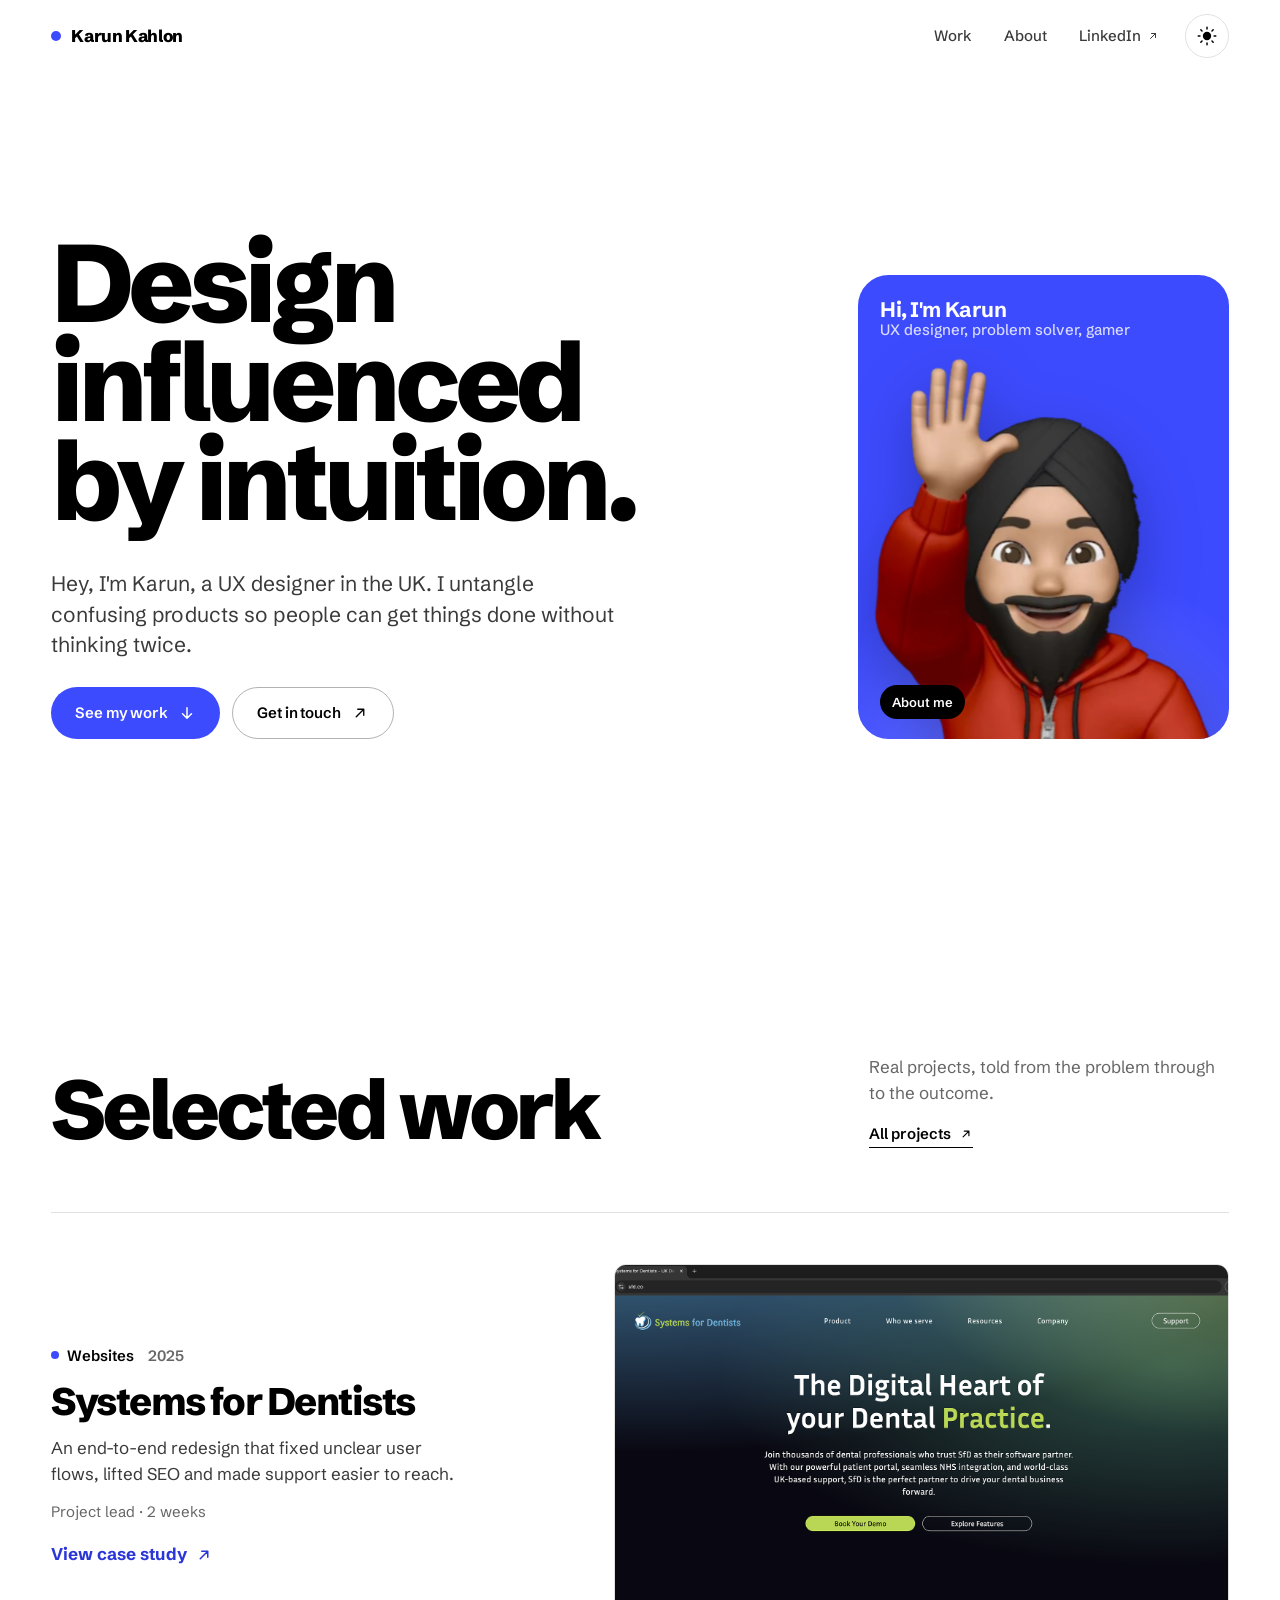
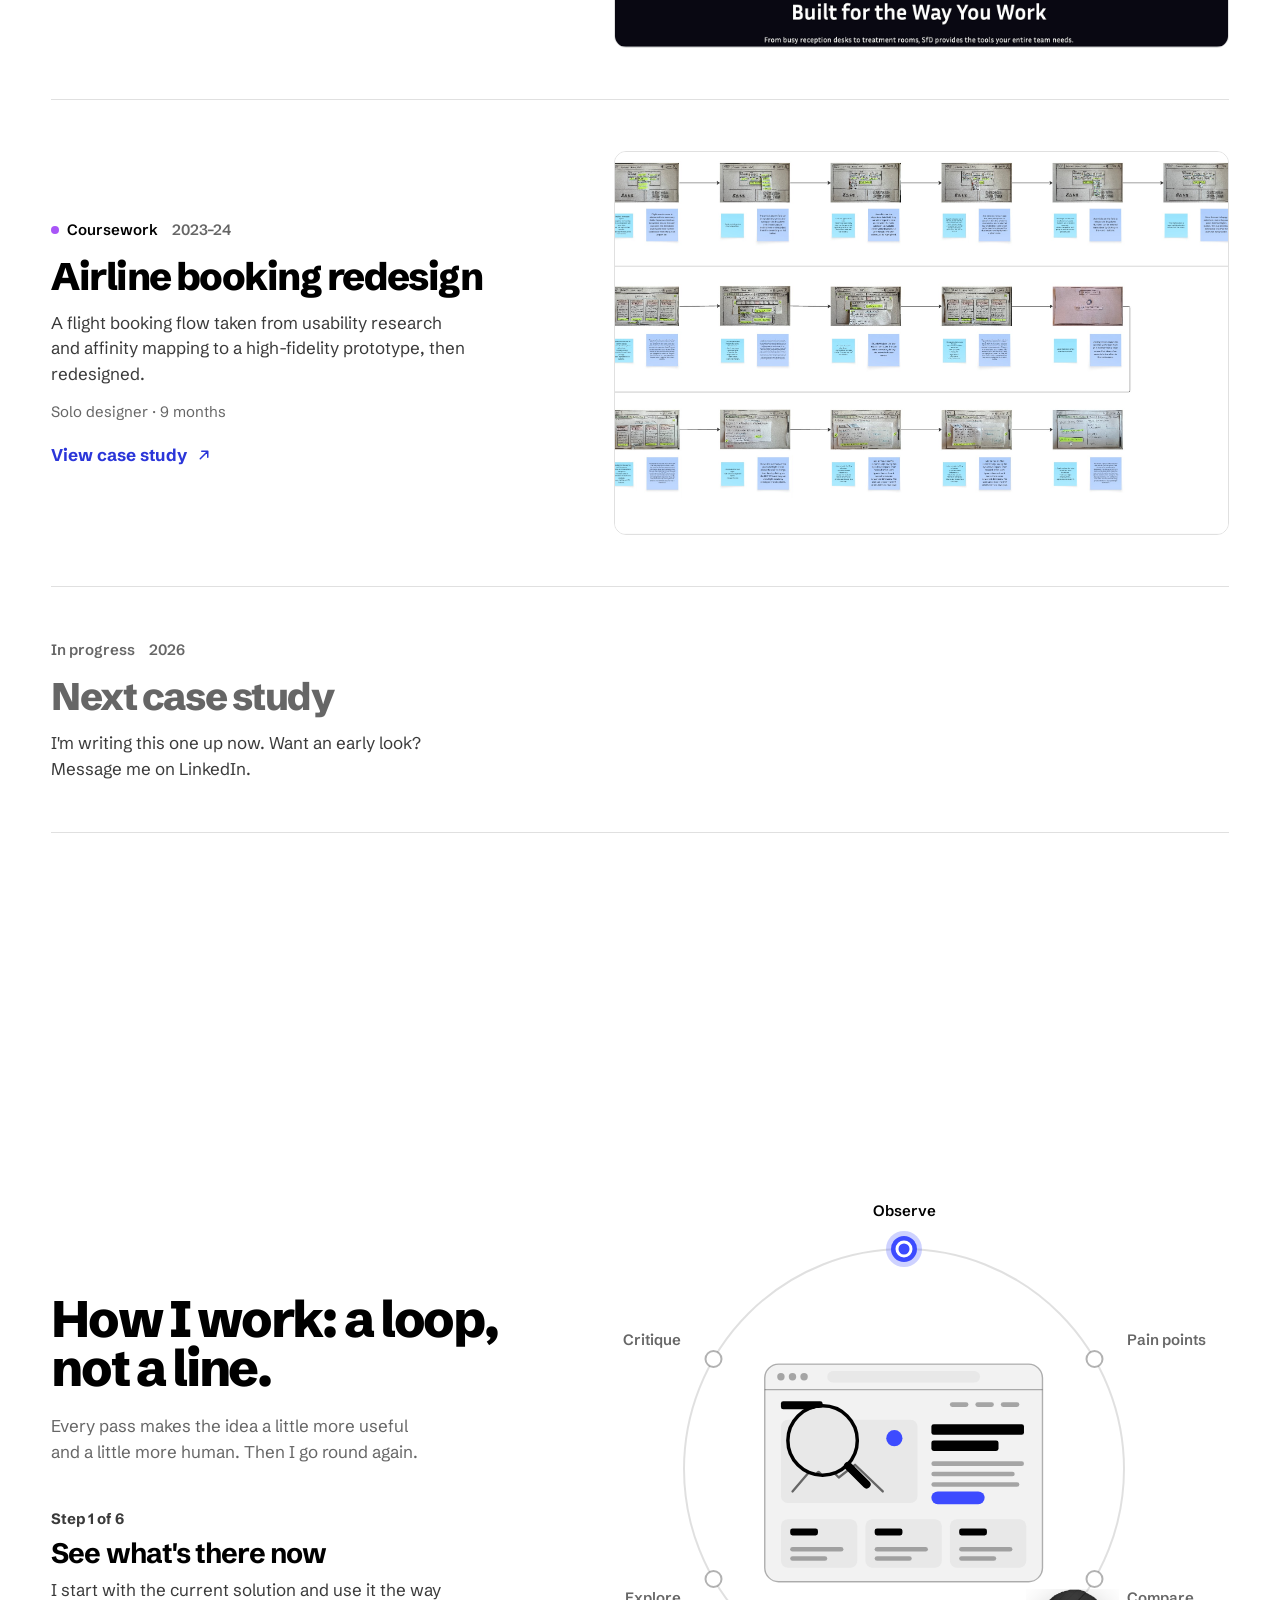
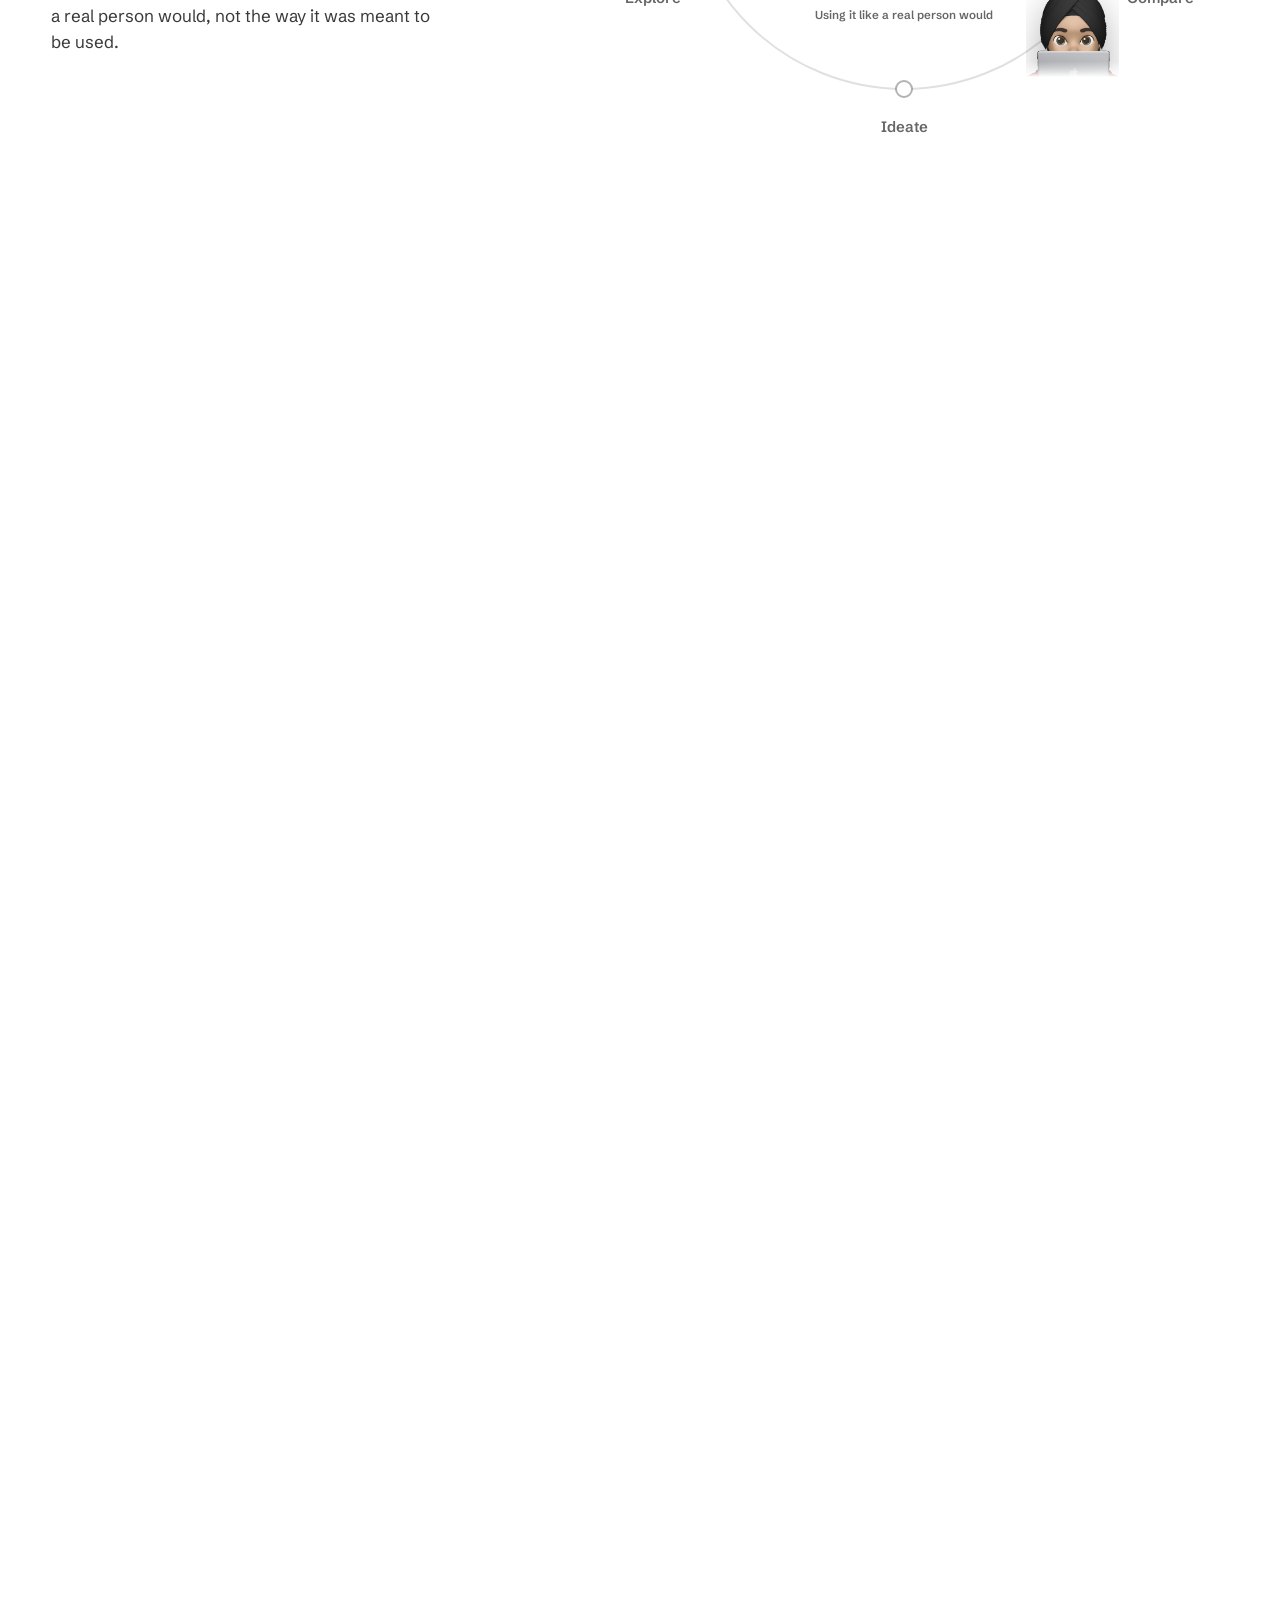
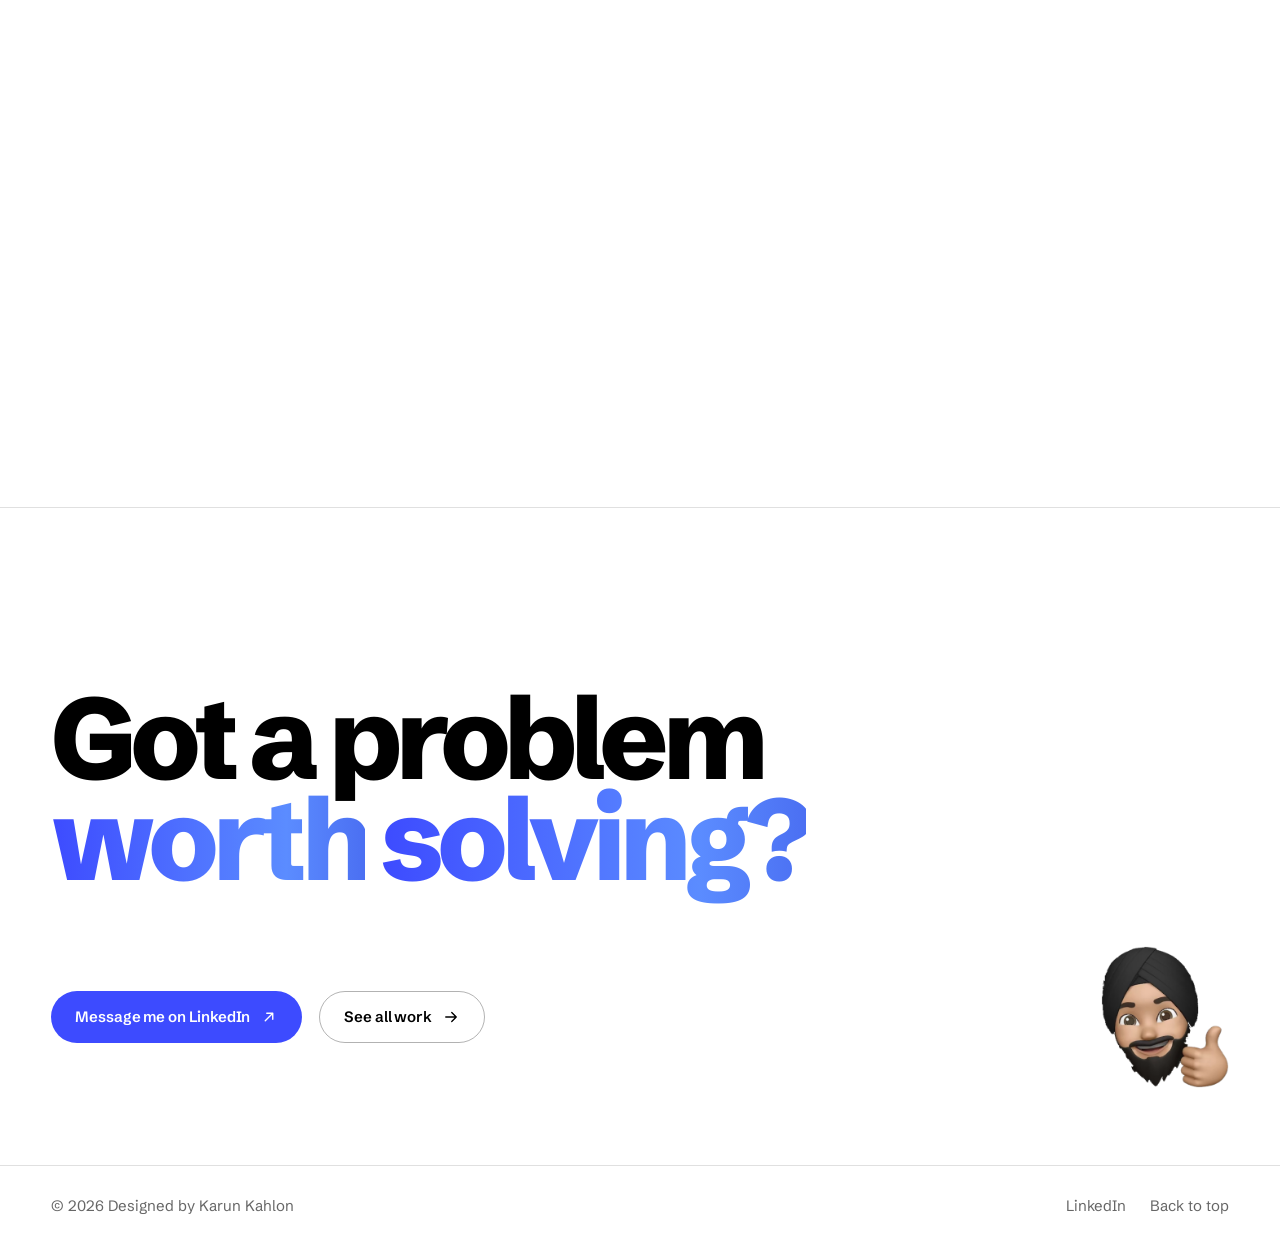
==== commit bd1f76dd: "Simplify portfolio for scannability - Home: plain two-column project rows with no card behind them; " ====
--- a/index.html
+++ b/index.html
@@ -61,7 +61,7 @@
     <a class="menu__link" href="about.html">About</a>
     <a class="menu__link" href="https://www.linkedin.com/in/karun-kahlon-783655301/" target="_blank" rel="noopener noreferrer">LinkedIn</a>
   </nav>
-  <p class="menu__foot">UX designer, UK. It's <span data-clock>--:--</span> here.</p>
+  <p class="menu__foot">UX designer, UK.</p>
 </div>
 
 <main id="main">
@@ -171,8 +171,7 @@
 
 <footer class="footer">
   <div class="wrap footer__inner">
-    <p>&copy; <span data-year>2026</span> Karun Kahlon. Designed and built by me.</p>
-    <p>UK time <span data-clock>--:--</span></p>
+    <p>&copy; <span data-year>2026</span> Designed by Karun Kahlon</p>
     <div class="footer__links">
       <a href="https://www.linkedin.com/in/karun-kahlon-783655301/" target="_blank" rel="noopener noreferrer">LinkedIn</a>
       <a href="#main">Back to top</a>
--- a/assets/css/main.css
+++ b/assets/css/main.css
@@ -520,126 +520,36 @@
 .text-link svg { width: 14px; height: 14px; transition: transform 0.4s var(--ease-out); }
 .text-link:hover svg { transform: rotate(45deg); }
 
-/* ---------- 8. Selected work: calm project cards in normal scroll ----------
-   Text on one side (category, year, title, outcome, tags, role/timeline, link),
-   the preview in an inset panel on the other. Sides alternate. */
-.pcards { display: flex; flex-direction: column; gap: clamp(20px, 2.6vw, 32px); }
-.pcard { --c: var(--acc-500); }
+/* ---------- 8. Selected work: plain two-column rows, easy to scan ----------
+   Text on the left (category, year, title, outcome, role, link), the preview
+   on the right. No card behind it; a hairline separates each project. */
+.pcards { display: flex; flex-direction: column; }
+.pcard { --c: var(--acc-500); border-top: 1px solid var(--line); }
+.pcard:last-child { border-bottom: 1px solid var(--line); }
 .pcard__link {
   display: grid; grid-template-columns: minmax(0, 5fr) minmax(0, 6fr);
   gap: clamp(24px, 4vw, 64px); align-items: center;
-  padding: clamp(20px, 3vw, 44px);
-  border-radius: clamp(20px, 2.4vw, 32px);
-  background: var(--surface); border: 1px solid var(--line);
-  transition: border-color 0.4s, box-shadow 0.5s var(--ease-out), background-color 0.4s;
-}
-.pcard--flip .pcard__body { order: 2; }
-a.pcard__link:hover, a.pcard__link:focus-visible {
-  border-color: color-mix(in srgb, var(--c) 45%, var(--line));
-  box-shadow: 0 30px 70px -40px color-mix(in srgb, var(--c) 70%, transparent);
-}
-.pcard__body { display: flex; flex-direction: column; gap: 18px; min-width: 0; }
+  padding-block: clamp(28px, 4vw, 56px);
+}
+.pcard__body { display: flex; flex-direction: column; gap: 14px; min-width: 0; }
 .pcard__meta { display: flex; align-items: center; gap: 14px; font-size: var(--fs-sm); font-weight: 600; color: var(--muted); }
 .pcard__cat { display: inline-flex; align-items: center; gap: 8px; color: var(--text); }
-.pcard__cat i { width: 9px; height: 9px; border-radius: 50%; background: var(--c); box-shadow: 0 0 0 4px color-mix(in srgb, var(--c) 22%, transparent); }
-.pcard__title { font-size: clamp(1.9rem, 3.4vw, 3rem); font-weight: 800; letter-spacing: -0.045em; line-height: 1; }
-.pcard__lede { font-size: var(--fs-lg); line-height: 1.45; color: var(--text-2); max-width: 36ch; }
-.pcard__tags { display: flex; flex-wrap: wrap; gap: 6px; list-style: none; margin: 0; padding: 0; }
-.pcard__tags li { font-size: var(--fs-xs); font-weight: 600; padding: 6px 11px; border-radius: var(--r-pill); border: 1px solid var(--line-strong); color: var(--text-2); }
-.pcard__facts { display: flex; gap: clamp(24px, 4vw, 48px); margin: 4px 0 0; }
-.pcard__facts div { display: flex; flex-direction: column; gap: 4px; }
-.pcard__facts dt { font-size: var(--fs-xs); font-weight: 700; color: var(--text); }
-.pcard__facts dd { margin: 0; font-size: var(--fs-sm); color: var(--muted); }
-.pcard__cta { display: inline-flex; align-items: center; gap: 8px; margin-top: 6px; font-weight: 700; color: color-mix(in srgb, var(--c) 55%, var(--text)); }
+.pcard__cat i { width: 8px; height: 8px; border-radius: 50%; background: var(--c); }
+.pcard__title { font-size: clamp(1.75rem, 3vw, 2.6rem); font-weight: 800; letter-spacing: -0.04em; line-height: 1.05; transition: color 0.2s; }
+.pcard__lede { font-size: var(--fs-md); line-height: 1.5; color: var(--text-2); max-width: 42ch; }
+.pcard__facts { font-size: var(--fs-sm); color: var(--muted); }
+.pcard__cta { display: inline-flex; align-items: center; gap: 8px; margin-top: 4px; font-weight: 700; color: var(--accent-text); }
 .pcard__cta svg { width: 18px; height: 18px; transition: transform 0.4s var(--ease-out); }
-a.pcard__link:hover .pcard__cta svg { transform: translate(3px, -3px); }
-.pcard__media {
-  position: relative; aspect-ratio: 16 / 11; border-radius: clamp(14px, 1.6vw, 20px); overflow: hidden;
-  background: radial-gradient(80% 70% at 30% 20%, color-mix(in srgb, var(--c) 22%, transparent), transparent 70%), var(--surface-2);
-  display: grid; place-items: center;
-}
-.pcard__media img {
-  width: 88%; height: auto; max-height: 82%; object-fit: cover; object-position: top;
-  border-radius: 10px; box-shadow: 0 24px 50px -24px rgba(0,0,0,.6), 0 0 0 1px var(--line);
-  transition: scale 0.8s var(--ease-out);
-}
-a.pcard__link:hover .pcard__media img { scale: 1.03; }
-.pcard--soon .pcard__link { background: transparent; border-style: dashed; }
-.pcard--soon .pcard__title, .pcard--soon .pcard__lede { color: var(--muted); }
-.pcard--soon .pcard__media { background: repeating-linear-gradient(135deg, var(--line) 0 1px, transparent 1px 14px), var(--surface); }
-.pcard--soon .pcard__media img { width: auto; height: 58%; box-shadow: none; border-radius: 0; opacity: 0.9; }
-.pcard__soon { display: inline-flex; align-items: center; gap: 8px; margin-top: 6px; font-weight: 700; color: #F5A524; text-transform: uppercase; letter-spacing: 0.06em; font-size: var(--fs-sm); }
-.pcard__soon svg { width: 16px; height: 16px; animation: spin 6s linear infinite; }
-@keyframes spin { to { rotate: 360deg; } }
-.js .pcard { opacity: 0; translate: 0 28px; transition: opacity 0.7s ease, translate 0.9s var(--ease-out); }
+a.pcard__link:hover .pcard__cta svg, a.pcard__link:focus-visible .pcard__cta svg { transform: translate(3px, -3px); }
+a.pcard__link:hover .pcard__title { color: var(--accent-text); }
+.pcard__media { position: relative; aspect-ratio: 16 / 10; border-radius: var(--r-media); overflow: hidden; border: 1px solid var(--line); }
+.pcard__media img { width: 100%; height: 100%; object-fit: cover; object-position: top; transition: scale 0.8s var(--ease-out); }
+a.pcard__link:hover .pcard__media img { scale: 1.02; }
+/* Coming soon: text only, no image */
+.pcard--soon .pcard__link { grid-template-columns: minmax(0, 1fr); }
+.pcard--soon .pcard__title { color: var(--muted); }
+.js .pcard { opacity: 0; translate: 0 24px; transition: opacity 0.7s ease, translate 0.9s var(--ease-out); }
 .js .pcard.is-in { opacity: 1; translate: 0 0; }
-.pwork__more { margin-top: clamp(24px, 3vw, 40px); display: flex; justify-content: center; }
-
-/* ---------- 9. Philosophy — pinned scroll word fill ---------- */
-.philo { position: relative; height: calc(var(--n, 4) * 90vh + 60vh); }
-.philo__pin {
-  position: sticky; top: 0;
-  height: 100svh;
-  display: flex; align-items: center;
-}
-.philo__grid {
-  display: grid;
-  grid-template-columns: minmax(200px, 3fr) minmax(0, 9fr);
-  gap: clamp(24px, 5vw, 80px);
-  width: 100%;
-  align-items: center;
-}
-.philo__title { font-size: var(--fs-sm); color: var(--muted); font-weight: 500; margin-bottom: 20px; letter-spacing: 0; line-height: 1.4; }
-.philo__labels { list-style: none; margin: 0; padding: 0; display: flex; flex-direction: column; gap: 6px; }
-.philo__label {
-  position: relative;
-  font-size: var(--fs-xl); font-weight: 700; letter-spacing: -0.03em;
-  color: var(--muted); opacity: 0.45;
-  padding: 6px 0 10px;
-  transition: color 0.3s, opacity 0.3s;
-}
-.philo__label::after {
-  content: ""; position: absolute; left: 0; bottom: 2px; height: 2px; width: 100%;
-  background: var(--pc, var(--acc-500));
-  transform-origin: left; transform: scaleX(var(--lp, 0));
-}
-.philo__label.is-active { color: var(--text); opacity: 1; }
-.philo__label::before {
-  content: ""; position: absolute; left: -22px; top: 50%; width: 10px; height: 10px; margin-top: -7px; border-radius: 50%;
-  background: var(--pc); scale: 0; transition: scale 0.45s var(--spring);
-}
-.philo__label.is-active::before { scale: 1; }
-/* Each principle has its own colour: a soft glow, a big outline number and the lit word's tip */
-.philo { --now: var(--acc-500); }
-.philo__glow {
-  position: absolute; right: -10vw; top: 50%; width: 60vw; height: 70vh; translate: 0 -50%;
-  border-radius: 50%; background-color: var(--now);
-  filter: blur(140px); opacity: 0.16; pointer-events: none;
-  transition: background-color 0.9s ease;
-}
-:root[data-theme="light"] .philo__glow { opacity: 0.11; }
-.philo__pin { overflow: hidden; }
-.philo__num {
-  position: absolute; right: 0; top: -1.1em;
-  font-size: 3.4em; font-weight: 800; letter-spacing: -0.06em; line-height: 1;
-  color: transparent; -webkit-text-stroke: 1.5px var(--now);
-  opacity: 0.55; font-variant-numeric: tabular-nums;
-  transition: -webkit-text-stroke-color 0.6s;
-  pointer-events: none;
-}
-.philo__statement .w.is-tip { color: var(--pc); transition: opacity 0.25s linear, color 0.4s; }
-.philo__stage { position: relative; min-height: 5.2em; font-size: clamp(1.75rem, 3.9vw, 3.6rem); }
-.philo__statement {
-  position: absolute; inset: 0 auto auto 0;
-  font-weight: 700;
-  letter-spacing: -0.035em;
-  line-height: 1.08;
-  max-width: 22ch;
-  visibility: hidden;
-}
-.philo__statement.is-active { visibility: visible; }
-.philo__statement .w { opacity: 0.14; transition: opacity 0.25s linear; }
-.philo__statement .w.is-on { opacity: 1; }
 
 /* ---------- 10. Contact + footer ---------- */
 .contact { padding-block: clamp(96px, 14vw, 200px) clamp(48px, 6vw, 80px); border-top: 1px solid var(--line); }
@@ -653,11 +563,11 @@
 .contact__row { margin-top: clamp(32px, 5vw, 56px); display: flex; flex-wrap: wrap; gap: 16px; align-items: center; }
 .contact__memoji { width: clamp(90px, 10vw, 140px); margin-left: auto; transition: rotate 0.6s var(--spring), scale 0.6s var(--spring), translate 0.6s var(--spring); transform-origin: 50% 90%; }
 .contact__row:has(.btn:hover) .contact__memoji, .contact__row:has(.btn:focus-visible) .contact__memoji { rotate: -10deg; scale: 1.12; translate: 0 -8px; }
-/* Headline lights up word by word as it scrolls in; the question gets the palette */
+/* Headline lights up word by word as it scrolls in; the question cycles through shades of blue */
 .contact__title .cw { opacity: 0.16; transition: opacity 0.35s linear; }
 .contact__title .cw.is-on { opacity: 1; }
 .contact__title .cw--accent {
-  background: linear-gradient(90deg, #3D4BFF, #A855F7, #FF6A3D, #12B886, #3D4BFF) 0 0 / 300% 100%;
+  background: linear-gradient(90deg, #3D4BFF, #5B8CFF, #2B36D9, #4FA3FF, #3D4BFF) 0 0 / 300% 100%;
   -webkit-background-clip: text; background-clip: text; color: transparent;
   animation: sheen 9s linear infinite;
   padding-bottom: 0.06em;
@@ -726,52 +636,13 @@
 .intro__text { font-size: clamp(1.6rem, 3vw, 2.75rem); font-weight: 600; letter-spacing: -0.03em; line-height: 1.15; max-width: 26ch; }
 .intro__text + .intro__text { margin-top: 0.8em; color: var(--muted); }
 
-/* Chapters — pinned, each rises from below over the last (motion matches scroll direction) */
-.chapters { position: relative; height: calc(var(--n, 3) * 100vh + 40vh); }
-.chapters__pin {
-  position: sticky; top: 0;
-  height: 100svh;
-  padding: calc(var(--nav-h) + 8px) var(--inset) var(--inset);
-  overflow: hidden;
-}
-.chapters__stage { position: relative; height: 100%; }
-.chapter {
-  position: absolute; inset: 0;
-  border-radius: var(--r-stage);
-  display: grid;
-  grid-template-columns: minmax(0, 1fr) minmax(0, 1fr);
-  overflow: hidden;
-  transform: translateY(calc((1 - var(--in, 1)) * 106%)) scale(calc(1 - var(--out, 0) * 0.07));
-  transform-origin: 50% 0%;
-  box-shadow: 0 -30px 60px -30px rgba(0, 0, 0, calc(0.6 * (1 - var(--in, 1)) * var(--in, 1) * 4));
-  will-change: transform;
-}
-.chapter::after {
-  content: ""; position: absolute; inset: 0; pointer-events: none;
-  background: #000; opacity: calc(var(--out, 0) * 0.55);
-}
-.chapter--paper { background: #FFFFFF; color: #000; }
-.chapter--graphite { background: #1C1C1C; color: #fff; }
-:root[data-theme="light"] .chapter--graphite { background: #0A0A0A; }
-.chapter--accent { background: var(--acc-500); color: var(--on-accent); }
-.chapter--paper .chapter__num, .chapter--paper .chapter__text { color: #3A3A3A; }
-
-.chapter__body {
-  position: relative; z-index: 1;
-  padding: clamp(24px, 4vw, 64px);
-  display: flex; flex-direction: column; justify-content: space-between; gap: 24px;
-}
-.chapter__num { font-size: var(--fs-sm); font-weight: 600; opacity: 0.75; }
-.chapter__title { font-size: clamp(2.5rem, 6vw, 6rem); font-weight: 800; letter-spacing: -0.055em; line-height: 0.9; }
-.chapter__text { font-size: clamp(1.0625rem, 1.4vw, 1.3rem); line-height: 1.5; max-width: 38ch; opacity: 0.9; }
-.chapter__memoji {
-  width: clamp(88px, 10vw, 150px);
-  transform: rotate(var(--mr, 0deg)) translateY(calc((1 - var(--in, 1)) * 60px));
-  filter: drop-shadow(0 16px 24px rgba(0,0,0,0.25));
-  margin-bottom: clamp(16px, 2.4vw, 32px);
-}
-.chapter__media { position: relative; margin: var(--inset); border-radius: calc(var(--r-stage) - var(--inset)); overflow: hidden; background: rgba(127,127,127,0.18); }
-.chapter__media img { width: 100%; height: 100%; object-fit: cover; transform: scale(calc(1.15 - var(--in, 1) * 0.15)); }
+/* Getting to know me: three plain columns (interests, personality, how I think) */
+.me { padding-block: 0 clamp(96px, 12vw, 160px); }
+.me__grid { list-style: none; margin: 0; padding: 0; display: grid; grid-template-columns: repeat(3, minmax(0, 1fr)); gap: clamp(24px, 4vw, 56px); }
+.me__item { border-top: 1px solid var(--line); padding-top: 24px; display: flex; flex-direction: column; gap: 12px; }
+.me__label { font-size: var(--fs-sm); font-weight: 700; color: var(--accent-text); }
+.me__title { font-size: var(--fs-xl); font-weight: 800; letter-spacing: -0.03em; line-height: 1.1; }
+.me__text { color: var(--text-2); line-height: 1.6; }
 
 /* About hero as a design canvas: layout grid, a selected frame and multiplayer cursors */
 .about-hero__grid {
@@ -870,187 +741,6 @@
 .about-hero.is-live .about-hero__frame { animation: frame-draw 0.7s var(--ease-out) 0.2s backwards; }
 @keyframes frame-draw { from { clip-path: inset(0 100% 100% 0); } to { clip-path: inset(-40px -40px 0 -40px); } }
 .about-hero__frame { clip-path: inset(-40px -40px 0 -40px); }
-
-/* Chapter effects: contextual decoration scrubbed by --cp (0 → 1 as the chapter plays) */
-.chapter { --cp: 0; }
-.chapter__body > :not(.chapter__fx):not(.relics) { position: relative; z-index: 1; }
-.chapter__fx { position: absolute; inset: 0; z-index: 0; pointer-events: none; overflow: hidden; }
-.chapter__fx svg { overflow: visible; }
-.fxp { --k: clamp(0, (var(--cp) - var(--d, 0)) * 6, 1); opacity: var(--k); scale: calc(0.6 + var(--k) * 0.4); transform-box: fill-box; transform-origin: center; }
-.fxd { stroke-dasharray: 1; stroke-dashoffset: calc(1 - clamp(0, (var(--cp) - var(--d, 0)) * var(--sp, 2), 1)); }
-
-/* 1 · Trail: contour lines, a route drawn to the summit, elevation ticking up */
-.fx-topo { position: absolute; right: -20%; top: -10%; width: 110%; height: 120%; }
-.fx-topo path { fill: none; stroke: #000; stroke-opacity: 0.09; stroke-width: 1.2; }
-.fx-route { position: absolute; left: 4%; right: 6%; top: 30%; height: 32%; width: 90%; }
-.fx-route__path { fill: none; stroke: #000; stroke-width: 2.5; stroke-linecap: round; stroke-dasharray: 0.012 0.018; }
-.fx-route__mask { fill: none; stroke: #fff; stroke-width: 8; stroke-linecap: round; }
-.fx-route__start { fill: #000; }
-.fx-flag path:first-child { stroke: #000; stroke-width: 2.5; stroke-linecap: round; }
-.fx-flag path:last-child { fill: #FF6A3D; }
-.fx-elev { position: absolute; right: 7%; top: 18%; text-align: right; color: #000; font-weight: 800; letter-spacing: -0.03em; font-size: clamp(1.4rem, 2.4vw, 2.25rem); line-height: 1; }
-.fx-elev span { display: block; margin-top: 6px; font-size: var(--fs-xs); font-weight: 600; letter-spacing: 0; color: #666; }
-
-/* 2 · Games, tech and cinema: halftone, Wolverine's claw tears, and a shelf of relics */
-.fx-halftone { position: absolute; right: 0; top: 0; width: 70%; height: 80%; background: radial-gradient(circle, rgba(255,255,255,0.14) 1.4px, transparent 1.8px) 0 0 / 12px 12px; -webkit-mask-image: radial-gradient(80% 80% at 100% 0, #000, transparent 75%); mask-image: radial-gradient(80% 80% at 100% 0, #000, transparent 75%); }
-
-/* 3 · Culture and curiosity: a Gurmukhi welcome, the Silk Road and the five rivers */
-.fx-gurmukhi {
-  position: absolute; left: 6%; top: 32%;
-  display: flex; flex-direction: column; gap: 2px;
-  padding: 10px 16px 9px; border-radius: 16px;
-  background: rgba(255,255,255,0.14); border: 1px solid rgba(255,255,255,0.32);
-  -webkit-backdrop-filter: blur(6px); backdrop-filter: blur(6px);
-  color: #fff; rotate: -3deg;
-}
-.fx-gurmukhi b { font-family: "Noto Sans Gurmukhi", "Gurmukhi MN", "Mukta Mahee", "Raavi", sans-serif; font-size: clamp(1.15rem, 1.8vw, 1.6rem); font-weight: 700; line-height: 1.35; }
-.fx-gurmukhi span { font-size: var(--fs-xs); font-weight: 600; opacity: 0.85; }
-/* Sanjha Panjab: the old province's outline as a quiet backdrop, its five rivers flowing to Panjnad */
-.fx-panjab { position: absolute; right: 1%; top: 29%; width: 63%; height: auto; aspect-ratio: 380 / 310; }
-.fx-panjab .land { fill: rgba(255,255,255,0.07); stroke: rgba(255,255,255,0.35); stroke-width: 1.4; stroke-linejoin: round; stroke-dasharray: 3 4; scale: 1; }
-.fx-panjab .river { fill: none; stroke: rgba(255,255,255,0.8); stroke-width: 2.2; stroke-linecap: round; stroke-linejoin: round; --sp: 1.6; }
-.fx-panjab .flow { fill: none; stroke: #BFE4FF; stroke-width: 2.2; stroke-linecap: round; stroke-dasharray: 0.04 0.16; animation: flow 3s linear infinite; opacity: calc(var(--cp) * 0.9); }
-@keyframes flow { to { stroke-dashoffset: -1; } }
-.fx-panjab text { fill: rgba(255,255,255,0.9); font-family: var(--font); font-size: 10.5px; font-weight: 700; text-anchor: middle; }
-.fx-panjab .cap { fill: rgba(255,255,255,0.7); font-weight: 600; font-size: 10px; }
-.fx-panjab .cap .gm { font-family: "Noto Sans Gurmukhi", "Gurmukhi MN", sans-serif; font-size: 12px; }
-.fx-panjab .confluence { fill: #fff; }
-
-/* Relics: three small collectibles placed around the card, each an easter egg */
-.relics { position: absolute; inset: 0; z-index: 3; pointer-events: none; }
-.relic {
-  position: absolute; pointer-events: auto;
-  width: 58px; height: 64px; border-radius: 16px; display: grid; place-items: center;
-  animation: relic-float 5s ease-in-out infinite alternate; animation-delay: var(--t, 0s);
-  transition: background-color 0.3s, scale 0.4s var(--spring);
-}
-.relic.gauntlet { right: 8%; top: 37%; --t: 0s; }
-.relic.ring { left: 54%; top: 57%; --t: -1.6s; }
-.relic.throne { right: 7%; top: 64%; --t: -3.2s; }
-@keyframes relic-float { to { translate: 0 -8px; } }
-.relic::before { content: ""; position: absolute; inset: 6px; border-radius: 50%; background: radial-gradient(closest-side, rgba(255,255,255,0.1), transparent); transition: opacity 0.3s; }
-.relic:hover, .relic:focus-visible { background: rgba(255,255,255,0.07); scale: 1.12; animation-play-state: paused; }
-.relic svg { width: 40px; height: 46px; overflow: visible; filter: drop-shadow(0 6px 10px rgba(0,0,0,.45)); }
-.relic__tip {
-  position: absolute; right: 0; top: calc(100% + 8px);
-  padding: 4px 10px; border-radius: var(--r-pill);
-  background: #000; color: #fff; font-size: 11px; font-weight: 700; white-space: nowrap;
-  opacity: 0; translate: 0 -4px; transition: opacity 0.25s, translate 0.3s var(--ease-out);
-  pointer-events: none;
-}
-.relic:hover .relic__tip, .relic:focus-visible .relic__tip { opacity: 1; translate: 0 0; }
-
-/* Gauntlet: hover makes a fist (thumb across the front); the snap is the thumb, not a finger */
-.g-gold { fill: url(#g-gold); stroke: #6B4A12; stroke-width: 1.2; }
-.g-finger { transform-box: fill-box; transform-origin: 50% 100%; transition: scale 0.35s var(--spring); }
-.g-thumb { transform-box: view-box; transform-origin: 11px 47px; rotate: -24deg; transition: rotate 0.4s var(--spring); }
-.g-stone { stroke: rgba(0,0,0,.35); stroke-width: 0.8; animation: stone 2.6s ease-in-out infinite; animation-delay: var(--t, 0s); }
-@keyframes stone { 50% { filter: brightness(1.6) drop-shadow(0 0 3px currentColor); } }
-.g-burst { opacity: 0; stroke: #FFE08A; stroke-width: 2.5; stroke-linecap: round; transform-origin: 46px 30px; transform-box: view-box; }
-.gauntlet:hover .g-finger, .gauntlet:focus-visible .g-finger, .gauntlet.is-snapping .g-finger { scale: 1 0.4; }
-.gauntlet:hover .g-thumb, .gauntlet:focus-visible .g-thumb, .gauntlet.is-snapping .g-thumb { rotate: 64deg; }
-.gauntlet.is-snapping .g-thumb { animation: snap-thumb 0.42s var(--ease-out); }
-.gauntlet.is-snapping svg { animation: snap-hand 0.42s var(--ease-out); }
-.gauntlet.is-snapping .g-burst { animation: burst 0.5s ease-out 0.14s; }
-@keyframes snap-thumb { 0% { rotate: 64deg; } 35% { rotate: 44deg; } 60% { rotate: 80deg; } 100% { rotate: 64deg; } }
-@keyframes snap-hand { 55% { translate: 0 2px; rotate: -4deg; } }
-@keyframes burst { 0% { opacity: 1; scale: 0.4; } 100% { opacity: 0; scale: 1.7; } }
-
-/* Throne: swords fan a little on hover */
-.th-steel { fill: url(#th-steel); stroke: #39414A; stroke-width: 0.8; }
-.th-blade { stroke: #C9D1D9; stroke-width: 1.6; stroke-linecap: round; transform-box: view-box; transform-origin: 32px 40px; transition: rotate 0.4s var(--spring); }
-.throne:hover .th-blade, .throne:focus-visible .th-blade { rotate: var(--fan, 0deg); }
-
-/* The One Ring: glows a little hotter on hover */
-.rg-band { fill: none; stroke: url(#rg-gold); stroke-width: 7; }
-.rg-shine { fill: none; stroke: #FFF4C4; stroke-width: 1.4; stroke-linecap: round; opacity: 0.8; }
-.ring svg { transition: filter 0.3s; }
-.ring:hover svg, .ring:focus-visible svg { filter: drop-shadow(0 0 8px #FF8A2B) drop-shadow(0 6px 10px rgba(0,0,0,.45)); }
-
-/* Wearing the Ring: the world drains to grey, Barad-dûr rises and the Eye follows you */
-.ringworld {
-  position: fixed; inset: 0; z-index: 195; overflow: hidden;
-  -webkit-backdrop-filter: grayscale(1) brightness(0.5) contrast(1.15) blur(2px);
-  backdrop-filter: grayscale(1) brightness(0.5) contrast(1.15) blur(2px);
-  background: radial-gradient(90% 80% at 50% 45%, rgba(20, 22, 28, 0.25), rgba(4, 4, 6, 0.92) 75%);
-  animation: rw-in 0.9s ease both;
-}
-.ringworld.is-leaving { animation: rw-out 0.7s ease forwards; }
-@keyframes rw-in { from { opacity: 0; } }
-@keyframes rw-out { to { opacity: 0; } }
-.ringworld__haze { position: absolute; inset: -20%; background: radial-gradient(40% 30% at 30% 60%, rgba(160, 170, 190, 0.1), transparent 70%), radial-gradient(50% 40% at 70% 30%, rgba(160, 170, 190, 0.08), transparent 70%); animation: haze 9s ease-in-out infinite alternate; }
-@keyframes haze { to { translate: 4% -3%; } }
-
-.ringworld__ring { position: absolute; left: 30%; top: 46%; width: min(52vh, 440px); aspect-ratio: 1; translate: -50% -50%; perspective: 900px; animation: rw-ring-in 1.4s var(--ease-out) 0.2s both; }
-@keyframes rw-ring-in { from { opacity: 0; scale: 0.6; } }
-.ringworld__ring svg { width: 100%; height: 100%; overflow: visible; transform: rotateX(16deg); }
-.ringworld__ring .spin { transform-origin: 200px 200px; transform-box: view-box; animation: rw-spin 40s linear infinite; }
-@keyframes rw-spin { to { rotate: 360deg; } }
-.rw-band { fill: none; stroke: url(#rw-gold); stroke-width: 40; filter: drop-shadow(0 0 24px rgba(255, 170, 60, 0.45)); }
-.rw-edge { fill: none; stroke: #FFF0B8; stroke-width: 1.5; opacity: 0.6; }
-.rw-script {
-  font-family: "Uncial Antiqua", "Palatino Linotype", "Book Antiqua", Georgia, serif;
-  font-size: 15px; letter-spacing: 0.04em;
-  fill: #FF7A1A; filter: drop-shadow(0 0 4px #FF5A00) drop-shadow(0 0 10px #FF3D00);
-  opacity: 0; animation: rw-script 2.4s ease 1.1s forwards, rw-burn 2.6s ease-in-out 3.5s infinite alternate;
-}
-@keyframes rw-script { to { opacity: 1; } }
-@keyframes rw-burn { from { opacity: 1; } to { opacity: 0.55; } }
-.ringworld__caption { position: absolute; left: 30%; top: calc(46% + min(30vh, 250px)); translate: -50% 0; width: min(80vw, 520px); text-align: center; color: #D9DDE5; animation: rw-ring-in 1s ease 2s both; }
-.ringworld__caption p { font-size: clamp(1.1rem, 2vw, 1.5rem); font-weight: 700; letter-spacing: -0.02em; }
-.ringworld__caption small { display: block; margin-top: 6px; font-size: var(--fs-xs); color: #8F96A3; font-style: italic; }
-
-.ringworld__tower { position: absolute; right: 7%; bottom: -2%; height: min(90vh, 820px); aspect-ratio: 300 / 800; animation: rw-rise 1.8s var(--ease-out) 0.5s both; }
-@keyframes rw-rise { from { translate: 0 40%; opacity: 0; } }
-.ringworld__tower svg { width: 100%; height: 100%; overflow: visible; }
-.rw-tower { fill: #0A0807; filter: drop-shadow(0 0 2px rgba(255, 110, 40, 0.5)) drop-shadow(0 0 30px rgba(255, 70, 0, 0.18)); }
-.rw-window { fill: #FF7A1A; opacity: 0.7; animation: rw-flicker 3s steps(1) infinite; animation-delay: var(--t, 0s); }
-@keyframes rw-flicker { 50% { opacity: 0.25; } }
-.rw-eye-glow { fill: url(#rw-eyeglow); animation: rw-pulse 2.2s ease-in-out infinite alternate; transform-box: fill-box; transform-origin: center; }
-@keyframes rw-pulse { to { scale: 1.15; opacity: 0.8; } }
-.rw-eye { fill: url(#rw-iris); }
-.rw-pupil { fill: #050302; transition: transform 0.25s var(--ease-out); }
-.rw-lid { fill: #0A0807; transform-box: fill-box; transform-origin: center; scale: 1 0; animation: rw-blink 7s infinite; }
-.rw-lid--top { transform-origin: 50% 0; } .rw-lid--bot { transform-origin: 50% 100%; }
-@keyframes rw-blink { 0%, 94%, 100% { scale: 1 0; } 97% { scale: 1 1; } }
-
-.ringworld__off { position: absolute; left: 50%; bottom: calc(24px + env(safe-area-inset-bottom, 0px)); translate: -50% 0; z-index: 3; padding: 12px 20px; border-radius: var(--r-pill); background: rgba(255,255,255,0.1); border: 1px solid rgba(255, 200, 120, 0.35); color: #FFE2B3; font-size: var(--fs-sm); font-weight: 700; transition: background-color 0.3s, box-shadow 0.4s; animation: rw-ring-in 0.8s ease 1.6s both; }
-.ringworld__off:hover, .ringworld__off:focus-visible { background: rgba(255, 170, 60, 0.18); box-shadow: 0 0 30px -6px rgba(255, 140, 40, 0.6); }
-@media (max-width: 820px) {
-  .ringworld__ring { left: 50%; top: 30%; width: min(70vw, 300px); }
-  .ringworld__caption { left: 50%; top: calc(30% + min(38vw, 160px)); }
-  .ringworld__tower { right: 50%; translate: 50% 0; height: 52vh; opacity: 0.85; }
-  @keyframes rw-rise { from { translate: 50% 40%; opacity: 0; } to { translate: 50% 0; } }
-}
-
-/* Winter is coming: snow over the page and a banner */
-.winter { position: fixed; inset: 0; z-index: 172; pointer-events: none; }
-.winter__chip {
-  position: fixed; left: 50%; top: calc(var(--nav-h) + 16px); z-index: 173; translate: -50% 0;
-  padding: 10px 18px; border-radius: var(--r-pill);
-  background: rgba(10, 20, 35, 0.75); color: #EAF4FF; border: 1px solid rgba(200, 225, 255, 0.35);
-  -webkit-backdrop-filter: blur(10px); backdrop-filter: blur(10px);
-  font-weight: 700; letter-spacing: 0.08em; text-transform: uppercase; font-size: var(--fs-xs);
-  animation: unsnap-in 0.6s var(--spring) both;
-}
-.winter__chip.is-leaving { transition: opacity 0.6s; opacity: 0; }
-
-/* The snap: pixels drift off on a full-screen canvas; "dusted" elements stay hidden until restored */
-.dust { position: fixed; inset: 0; z-index: 175; pointer-events: none; width: 100vw; height: 100vh; image-rendering: pixelated; }
-.is-dusted { visibility: hidden !important; }
-.unsnap {
-  position: fixed; left: 50%; bottom: calc(24px + env(safe-area-inset-bottom, 0px)); z-index: 185;
-  display: flex; align-items: center; gap: 16px;
-  padding: 10px 10px 10px 20px; border-radius: var(--r-pill);
-  background: var(--nav-bg); border: 1px solid var(--line-strong);
-  -webkit-backdrop-filter: blur(16px); backdrop-filter: blur(16px);
-  box-shadow: 0 30px 60px -20px rgba(0,0,0,.6);
-  translate: -50% 0;
-  animation: unsnap-in 0.6s var(--spring) both;
-}
-.unsnap p { font-weight: 700; font-size: var(--fs-sm); white-space: nowrap; }
-.unsnap .btn { height: 44px; }
-@keyframes unsnap-in { from { opacity: 0; translate: -50% 30px; } }
 
 /* Process loop */
 .loop { position: relative; height: calc(var(--n, 6) * 70vh + 60vh); }
@@ -1162,26 +852,6 @@
 .work-head__row { margin-top: clamp(28px, 4vw, 48px); display: flex; justify-content: space-between; align-items: flex-end; gap: 24px; flex-wrap: wrap; }
 .work-head__intro { max-width: 44ch; color: var(--text-2); font-size: var(--fs-lg); line-height: 1.45; }
 
-.seg {
-  position: relative;
-  display: inline-flex; padding: 4px; border-radius: var(--r-pill);
-  border: 1px solid var(--line);
-}
-.seg button {
-  position: relative; z-index: 1;
-  height: 40px; padding: 0 18px; border-radius: var(--r-pill);
-  font-size: var(--fs-sm); font-weight: 600; color: var(--muted);
-  display: inline-flex; align-items: center; gap: 8px;
-  transition: color 0.3s;
-}
-.seg button svg { width: 16px; height: 16px; }
-.seg button[aria-pressed="true"] { color: var(--on-accent); }
-.seg__thumb {
-  position: absolute; top: 4px; bottom: 4px; left: 0;
-  border-radius: var(--r-pill); background: var(--acc-500);
-  transition: transform 0.5s var(--ease-out), width 0.5s var(--ease-out);
-}
-
 /* Sticky bar: filter chips double as the colour key */
 .work-bar {
   --bar-h: 68px;
@@ -1216,99 +886,6 @@
 }
 .chip--all[aria-pressed="true"] { border-color: var(--line-strong); background: var(--surface); box-shadow: none; }
 .chip[aria-pressed="true"] i { transform: scale(1.2); }
-.work-bar .seg { flex: none; }
-
-/* ---- Journey: a pinned stage that travels back in time as you scroll ---- */
-.journey { position: relative; height: calc((var(--n, 1) - 0.5) * 100vh + 100vh); }
-.journey__pin {
-  position: sticky; top: 0;
-  height: 100svh;
-  padding-top: calc(var(--nav-h) + 68px + clamp(12px, 3vh, 32px));
-  display: grid; grid-template-rows: minmax(0, 1fr) auto;
-  overflow: hidden;
-}
-.journey__stage { position: relative; min-height: 0; }
-.journey__panels { list-style: none; margin: 0; padding: 0; position: relative; height: 100%; }
-/* Each project is a raised card, so it reads clearly against the page */
-.jp {
-  --c: var(--acc-500); --inc: 0; --out: 0;
-  position: absolute; inset: 0;
-  display: grid; align-items: center;
-  /* the next card slides up and covers this one, which dims and settles back */
-  transform: translateY(calc(var(--inc) * 108%)) scale(calc(1 - var(--out) * 0.05));
-  transform-origin: 50% 0;
-}
-.jp__card::after { content: ""; position: absolute; inset: 0; border-radius: inherit; background: #000; opacity: calc(var(--out) * 0.55); pointer-events: none; }
-.jp.is-far { visibility: hidden; }
-.jp__card {
-  position: relative; overflow: hidden;
-  height: 100%; max-height: 640px;
-  display: grid; grid-template-columns: minmax(0, 5fr) minmax(0, 6fr);
-  gap: clamp(24px, 4vw, 56px); align-items: center;
-  padding: clamp(20px, 2.6vw, 36px);
-  border-radius: clamp(20px, 2.4vw, 32px);
-  background: var(--surface);
-  border: 1px solid var(--line);
-  box-shadow: 0 1px 0 rgba(255,255,255,0.04) inset, 0 40px 80px -48px rgba(0,0,0,0.85);
-}
-.jp__card::before { /* category colour along the top edge */
-  content: ""; position: absolute; left: 0; right: 0; top: 0; height: 3px;
-  background: linear-gradient(90deg, var(--c), color-mix(in srgb, var(--c) 0%, transparent));
-}
-.jp__body { display: flex; flex-direction: column; gap: 16px; min-width: 0; }
-.jp__meta { display: flex; align-items: center; gap: 14px; font-size: var(--fs-sm); font-weight: 600; color: var(--muted); }
-.jp__cat { display: inline-flex; align-items: center; gap: 8px; color: var(--text); }
-.jp__cat i { width: 9px; height: 9px; border-radius: 50%; background: var(--c); box-shadow: 0 0 0 4px color-mix(in srgb, var(--c) 22%, transparent); }
-.jp__idx { margin-left: auto; font-variant-numeric: tabular-nums; }
-.jp__title { font-size: clamp(2rem, 3.4vw, 3.25rem); font-weight: 800; letter-spacing: -0.045em; line-height: 1; }
-.jp__summary { font-size: var(--fs-lg); line-height: 1.45; color: var(--text-2); max-width: 36ch; }
-.jp__facts { display: flex; gap: clamp(20px, 3vw, 40px); margin: 2px 0 0; }
-.jp__facts div { display: flex; flex-direction: column; gap: 4px; }
-.jp__facts dt { font-size: var(--fs-xs); font-weight: 700; color: var(--text); }
-.jp__facts dd { margin: 0; font-size: var(--fs-sm); color: var(--muted); }
-.jp__cta { display: inline-flex; align-items: center; gap: 8px; width: fit-content; margin-top: 4px; font-weight: 700; color: color-mix(in srgb, var(--c) 55%, var(--text)); }
-.jp__cta svg { width: 18px; height: 18px; transition: transform 0.4s var(--ease-out); }
-.jp__cta:hover svg, .jp__cta:focus-visible svg { transform: translate(3px, -3px); }
-.jp__media {
-  position: relative; height: 100%; min-height: 0;
-  border-radius: clamp(14px, 1.6vw, 20px); overflow: hidden;
-  background: radial-gradient(80% 70% at 30% 20%, color-mix(in srgb, var(--c) 22%, transparent), transparent 70%), var(--surface-2);
-  display: grid; place-items: center;
-}
-.jp__media img { width: 88%; height: auto; max-height: 84%; object-fit: cover; object-position: top; border-radius: 10px; box-shadow: 0 24px 50px -24px rgba(0,0,0,.6), 0 0 0 1px var(--line); transition: scale 0.8s var(--ease-out); }
-a.jp__media:hover img { scale: 1.03; }
-.jp__media.has-missing { min-height: 0; }
-
-/* Time ruler: a straight line; the needle stays put and the months slide beneath it */
-.journey__time { --c: var(--acc-500); --rail: var(--line-strong); position: relative; z-index: 2; background: var(--bg); padding-block: clamp(12px, 2.2vh, 22px) clamp(12px, 2.4vh, 24px); }
-.tl__readout { display: flex; justify-content: center; align-items: center; gap: 8px; font-size: var(--fs-sm); font-weight: 700; font-variant-numeric: tabular-nums; }
-.tl__readout i { width: 8px; height: 8px; border-radius: 50%; background: var(--c); transition: background-color 0.4s; }
-.tl__window {
-  position: relative; height: 40px; margin-top: 8px; overflow: hidden;
-  -webkit-mask-image: linear-gradient(90deg, transparent, #000 15%, #000 85%, transparent);
-  mask-image: linear-gradient(90deg, transparent, #000 15%, #000 85%, transparent);
-}
-.tl__ruler { position: absolute; left: 0; top: 0; bottom: 0; will-change: transform; }
-.tl__ruler::before { /* month ticks */
-  content: ""; position: absolute; left: 0; right: 0; top: 10px; height: 6px;
-  background: repeating-linear-gradient(90deg, var(--line-strong) 0 1px, transparent 1px var(--px));
-}
-.tl__ruler::after { /* the line */
-  content: ""; position: absolute; left: 0; right: 0; top: 16px; height: 1px; background: var(--rail); transition: background-color 0.4s;
-}
-.tl__yeartick { position: absolute; top: 5px; width: 1px; height: 12px; background: var(--muted); }
-.tl__year { position: absolute; top: 22px; transform: translateX(-50%); font-size: var(--fs-xs); font-weight: 600; color: var(--muted); font-variant-numeric: tabular-nums; }
-.tl__span {
-  position: absolute; top: 12px; height: 9px; min-width: 9px;
-  border-radius: var(--r-pill); background: var(--sc, var(--acc-500));
-  box-shadow: 0 0 0 3px var(--bg);
-  transition: transform 0.3s var(--spring), box-shadow 0.3s;
-}
-.tl__span:hover, .tl__span:focus-visible { transform: scaleY(1.5); }
-.tl__span.is-current { box-shadow: 0 0 0 3px var(--bg), 0 0 14px 1px var(--sc); }
-.tl__needle { position: absolute; left: 50%; top: 0; bottom: 18px; width: 2px; margin-left: -1px; border-radius: 2px; background: var(--text); z-index: 2; pointer-events: none; }
-.tl__ends { display: flex; justify-content: space-between; gap: 16px; margin-top: 2px; font-size: var(--fs-xs); color: var(--muted); font-weight: 600; }
-.tl__ends b { color: var(--text); font-weight: 700; }
 
 /* ---- Bento: cards sized by the proportions of their preview (justified rows) ---- */
 .bento-wrap { padding-block: clamp(32px, 5vw, 64px) 0; }
@@ -1325,7 +902,7 @@
   transition: box-shadow 0.5s var(--ease-out), border-color 0.3s, translate 0.5s var(--ease-out);
 }
 .bcard img { position: absolute; inset: 0; width: 100%; height: 100%; object-fit: cover; object-position: top; z-index: -1; transition: scale 0.9s var(--ease-out); }
-.bcard::after { content: ""; position: absolute; inset: 40% 0 0; z-index: -1; background: linear-gradient(transparent, rgba(0, 0, 0, 0.82)); }
+.bcard::after { content: ""; position: absolute; inset: 30% 0 0; z-index: -1; background: linear-gradient(transparent, rgba(0, 0, 0, 0.9) 70%); }
 .bcard__info { position: absolute; left: 20px; right: 84px; bottom: 18px; color: #fff; display: flex; flex-direction: column; gap: 6px; }
 .bcard__cat { display: inline-flex; align-items: center; gap: 8px; font-size: var(--fs-xs); font-weight: 600; opacity: 0.9; }
 .bcard__cat i { width: 9px; height: 9px; border-radius: 50%; background: var(--c); box-shadow: 0 0 0 3px rgba(255,255,255,0.2); }
@@ -1335,45 +912,13 @@
 a.bcard:hover, a.bcard:focus-visible { border-color: color-mix(in srgb, var(--c) 60%, transparent); box-shadow: 0 24px 60px -24px color-mix(in srgb, var(--c) 70%, transparent); translate: 0 -4px; }
 a.bcard:hover img { scale: 1.04; }
 a.bcard:hover .bcard__go { background: var(--c); color: #fff; rotate: -45deg; }
-.bcard--soon { background: repeating-linear-gradient(135deg, var(--line) 0 1px, transparent 1px 14px), var(--bg); border: 1px dashed var(--line-strong); }
+.bento__item--soon { flex: 1 1 100%; }
+.bcard--soon { aspect-ratio: auto; min-height: 180px; background: transparent; border: 1px dashed var(--line-strong); }
 .bcard--soon::after { display: none; }
-.bcard--soon img { inset: 8% 0 auto auto; width: auto; height: 46%; right: 8%; object-fit: contain; filter: drop-shadow(0 16px 24px rgba(0,0,0,.25)); }
-.bcard--soon .bcard__info { color: var(--text); right: 20px; }
+.bcard--soon .bcard__info { color: var(--text); right: 20px; top: 20px; justify-content: flex-end; }
+.bcard--soon .bcard__title { color: var(--muted); }
 .bcard--soon .bcard__sum { font-size: var(--fs-sm); color: var(--text-2); max-width: 32ch; }
-.bento.is-entering .bento__item { animation: bento-in 0.7s var(--ease-out) both; animation-delay: calc(var(--i) * 70ms); }
-@keyframes bento-in { from { opacity: 0; translate: 0 24px; scale: 0.97; } }
-
-
-/* ---- Journey, static: phones and reduced motion get a vertical timeline in normal flow ---- */
-.journey.is-static { height: auto; }
-.is-static .journey__pin { position: static; height: auto; display: block; overflow: visible; padding-top: clamp(32px, 6vw, 56px); }
-.is-static .journey__time { display: none; }
-.is-static .journey__panels { height: auto; padding-left: 30px; }
-.is-static .journey__panels::before {
-  content: ""; position: absolute; left: 5px; top: 6px; bottom: 40px; width: 2px; border-radius: 2px;
-  background: var(--rail-grad, var(--line-strong));
-}
-.is-static .jp {
-  position: relative; inset: auto; display: block;
-  padding: 30px 0 clamp(36px, 8vw, 56px);
-  transform: none; opacity: 0; translate: 0 32px;
-  transition: opacity 0.6s ease, translate 0.8s var(--ease-out);
-}
-.is-static .jp.is-in { opacity: 1; translate: 0 0; }
-.is-static .jp.is-far { visibility: visible; }
-.is-static .jp::before {
-  content: ""; position: absolute; left: -30px; top: 2px; width: 12px; height: 12px; border-radius: 50%;
-  background: var(--c); box-shadow: 0 0 0 4px var(--bg), 0 0 0 6px color-mix(in srgb, var(--c) 40%, transparent);
-}
-.is-static .jp::after {
-  content: attr(data-when); position: absolute; left: 0; top: 0;
-  font-size: var(--fs-sm); font-weight: 700; color: var(--text); line-height: 1.1;
-}
-.is-static .jp__card { height: auto; max-height: none; grid-template-columns: minmax(0, 1fr); gap: 20px; }
-.is-static .jp__card::after { display: none; }
-.is-static .jp__when { display: none; }
-.is-static .jp__media { height: auto; aspect-ratio: 16 / 10; order: -1; }
-.is-static .jp__title { font-size: clamp(1.75rem, 7vw, 2.5rem); }
+
 
 /* ---------- 13. Case study ---------- */
 .progress { position: fixed; top: 0; left: 0; right: 0; height: 3px; z-index: 110; pointer-events: none; }
@@ -1486,14 +1031,16 @@
 .rcard p { font-size: var(--fs-sm); color: var(--text-2); line-height: 1.5; }
 .rcard strong { display: block; color: var(--text); font-size: var(--fs-md); margin-bottom: 4px; font-weight: 700; }
 
-/* Steps (a real sequence → numbered) */
-.steps { list-style: none; margin: 0; padding: 0; display: grid; grid-template-columns: repeat(3, minmax(0, 1fr)); gap: 12px; counter-reset: step; }
-.steps li { position: relative; padding: 20px; border-radius: var(--r-card); background: var(--surface); display: flex; flex-direction: column; gap: 14px; }
+/* Steps (a real sequence → numbered): each card is an arrow pointing at the next */
+.steps { --tip: 22px; list-style: none; margin: 0; padding: 0; display: grid; grid-template-columns: repeat(3, minmax(0, 1fr)); gap: 6px; counter-reset: step; }
+.steps li {
+  position: relative; padding: 20px calc(20px + var(--tip)) 20px calc(20px + var(--tip));
+  background: var(--surface); display: flex; flex-direction: column; gap: 14px;
+  clip-path: polygon(0 0, calc(100% - var(--tip)) 0, 100% 50%, calc(100% - var(--tip)) 100%, 0 100%, var(--tip) 50%);
+}
+.steps li:first-child { padding-left: 20px; border-radius: var(--r-card) 0 0 var(--r-card); clip-path: polygon(0 0, calc(100% - var(--tip)) 0, 100% 50%, calc(100% - var(--tip)) 100%, 0 100%); }
+.steps li:last-child { border-radius: 0 var(--r-card) var(--r-card) 0; padding-right: 20px; clip-path: polygon(0 0, 100% 0, 100% 100%, 0 100%, var(--tip) 50%); }
 .steps li::before { counter-increment: step; content: "Step " counter(step); font-size: var(--fs-xs); font-weight: 700; color: var(--cc-text); }
-.steps li:not(:last-child)::after {
-  content: ""; position: absolute; top: 28px; right: -9px; width: 6px; height: 6px;
-  border-top: 1.5px solid var(--muted); border-right: 1.5px solid var(--muted); transform: rotate(45deg);
-}
 .steps p { font-size: var(--fs-sm); color: var(--text-2); }
 
 /* UX timeline (diploma) */
@@ -1509,24 +1056,13 @@
 .tags { display: flex; flex-wrap: wrap; gap: 6px; margin-top: 14px; }
 .tag { font-size: var(--fs-xs); padding: 5px 10px; border-radius: var(--r-pill); border: 1px solid var(--line); color: var(--text-2); }
 
-/* Colour swatches — click to copy */
+/* Colour swatches — static reference */
 .swatches { display: grid; grid-template-columns: repeat(4, minmax(0, 1fr)); gap: 12px; }
-.swatch {
-  text-align: left;
-  border-radius: var(--r-card);
-  overflow: hidden;
-  background: var(--surface);
-  border: 1px solid var(--line);
-  transition: transform 0.5s var(--ease-out);
-}
-.swatch:hover { transform: translateY(-4px); }
-.swatch__chip { aspect-ratio: 1 / 0.8; transition: aspect-ratio 0.5s var(--ease-out); }
-.swatch:hover .swatch__chip { aspect-ratio: 1 / 0.95; }
-.swatch__info { padding: 14px 16px; display: flex; justify-content: space-between; align-items: center; gap: 8px; }
+.swatch { border-radius: var(--r-card); overflow: hidden; background: var(--surface); border: 1px solid var(--line); }
+.swatch__chip { aspect-ratio: 1 / 0.8; }
+.swatch__info { padding: 14px 16px; }
 .swatch__name { font-weight: 600; font-size: var(--fs-sm); }
 .swatch__hex { font-size: var(--fs-xs); color: var(--muted); font-variant-numeric: tabular-nums; }
-.swatch__copy { font-size: var(--fs-xs); color: var(--cc-text); font-weight: 600; opacity: 0; transition: opacity 0.2s; }
-.swatch:hover .swatch__copy, .swatch:focus-visible .swatch__copy { opacity: 1; }
 
 /* Gallery — draggable filmstrip with focus scaling + lightbox */
 .gallery { position: relative; margin-inline: calc(var(--gutter) * -1); }
@@ -1798,7 +1334,7 @@
 .next .arrow-circle { background: var(--nc) !important; }
 .next__label i { display: inline-block; width: 8px; height: 8px; border-radius: 50%; background: var(--nc); margin-right: 8px; vertical-align: 1px; }
 
-/* ---------- 14. Lightbox & toast ---------- */
+/* ---------- 14. Lightbox ---------- */
 .lightbox {
   position: fixed; inset: 0; z-index: 190;
   background: rgba(0, 0, 0, 0.94);
@@ -1826,18 +1362,6 @@
 .lightbox__img.is-panning { transition: none; cursor: grabbing; }
 .lightbox__nav { display: flex; justify-content: center; gap: 8px; padding: 16px; }
 
-.toast {
-  position: fixed; left: 50%; bottom: calc(24px + env(safe-area-inset-bottom, 0px)); z-index: 195;
-  transform: translate(-50%, 140%);
-  padding: 12px 18px; border-radius: var(--r-pill);
-  background: var(--invert-bg); color: var(--invert-text);
-  font-size: var(--fs-sm); font-weight: 600;
-  display: flex; align-items: center; gap: 10px;
-  transition: transform 0.5s var(--spring);
-}
-.toast.is-on { transform: translate(-50%, 0); }
-.toast i { width: 14px; height: 14px; border-radius: 4px; display: inline-block; }
-
 /* ---------- 15. Missing image placeholder ---------- */
 .img-missing {
   position: absolute; inset: 0;
@@ -1861,8 +1385,6 @@
   .case-stage { max-height: none; }
   .side { display: none; }
   .timeline { grid-template-columns: repeat(2, minmax(0, 1fr)); }
-  .jp__card { grid-template-columns: minmax(0, 1fr) minmax(0, 1fr); }
-  .jp__summary { font-size: var(--fs-md); }
 }
 
 @media (max-width: 820px) {
@@ -1876,29 +1398,6 @@
   .memoji-card { width: min(100%, 360px); aspect-ratio: 5 / 4; }
   .memoji-card__img { width: 56%; left: 70%; }
   .memoji-card__hello small { max-width: 16ch; }
-  .philo { height: auto; }
-  .philo__pin { position: static; height: auto; padding-block: 96px; }
-  .philo__grid { grid-template-columns: minmax(0, 1fr); }
-  .philo__labels { display: none; }
-  .philo__stage { min-height: 0; }
-  .philo__statement { position: static; visibility: visible; margin-bottom: 1.2em; }
-  .philo__statement .w { opacity: 1; }
-  .philo__statement::before { content: attr(data-label); display: block; font-size: var(--fs-sm); color: var(--pc, var(--accent-text)); font-weight: 700; letter-spacing: 0; margin-bottom: 8px; }
-  .philo__num, .philo__glow { display: none; }
-  .chapter { grid-template-columns: minmax(0, 1fr); grid-template-rows: 40% 60%; }
-  .chapter__media { order: -1; margin-bottom: 0; }
-  .chapter__body { justify-content: flex-start; gap: 14px; }
-  .chapter__memoji { position: absolute; right: 16px; top: -48px; }
-  /* phones: keep the quiet background layers plus one accent per chapter, clear of the text */
-  .fx-route { display: none; }
-  .fx-elev { top: auto; bottom: 14px; right: 18px; font-size: 1.1rem; }
-  .fx-gurmukhi { left: auto; right: 14px; top: auto; bottom: 14px; padding: 6px 12px; }
-  .fx-panjab { right: -10%; top: auto; bottom: -4%; width: 92%; opacity: 0.6; }
-  .fx-panjab text { display: none; }
-  .relic { width: 44px; height: 48px; top: auto !important; bottom: 12px; }
-  .relic.gauntlet { right: 116px; left: auto; } .relic.ring { right: 64px; left: auto; } .relic.throne { right: 12px; }
-  .relic svg { width: 32px; height: 38px; }
-  .relic__tip { top: auto; bottom: calc(100% + 8px); }
   .hpin__dot { width: 38px; height: 38px; }
   .hpin__dot svg { width: 19px; height: 19px; }
   .hpin:nth-child(1) { --x: 4% !important; --y: 30% !important; }
@@ -1911,8 +1410,7 @@
   .hpin:nth-child(8) { --x: 84% !important; --y: 72% !important; }
   .hpins__hint { left: 50%; translate: -50% 0; bottom: 16px; white-space: nowrap; }
   .ahf__size { display: none; }
-  .chapter__title { font-size: clamp(2.25rem, 11vw, 3.5rem); }
-  .intro__grid, .loop__grid { grid-template-columns: minmax(0, 1fr); }
+  .intro__grid, .loop__grid, .me__grid { grid-template-columns: minmax(0, 1fr); }
   .loop__ring { width: min(80vw, 360px); }
   .loop__steps { margin-top: 20px; }
   .loop__grid { gap: 12px; }
@@ -1920,8 +1418,11 @@
   .loop__note { display: none; }
   .spec { grid-template-columns: minmax(0, 1fr); }
   .spec > div + div { padding-left: 0; border-left: 0; border-top: 1px solid var(--line); padding-top: 16px; margin-top: 16px; }
-  .steps { grid-template-columns: minmax(0, 1fr); }
-  .steps li:not(:last-child)::after { right: auto; left: 28px; top: auto; bottom: -9px; transform: rotate(135deg); }
+  /* stacked: the arrows point down */
+  .steps { --tip: 18px; grid-template-columns: minmax(0, 1fr); }
+  .steps li { padding: calc(20px + var(--tip)) 20px calc(20px + var(--tip)); clip-path: polygon(0 0, 50% var(--tip), 100% 0, 100% calc(100% - var(--tip)), 50% 100%, 0 calc(100% - var(--tip))); }
+  .steps li:first-child { padding: 20px 20px calc(20px + var(--tip)); border-radius: var(--r-card) var(--r-card) 0 0; clip-path: polygon(0 0, 100% 0, 100% calc(100% - var(--tip)), 50% 100%, 0 calc(100% - var(--tip))); }
+  .steps li:last-child { padding: calc(20px + var(--tip)) 20px 20px; border-radius: 0 0 var(--r-card) var(--r-card); clip-path: polygon(0 0, 50% var(--tip), 100% 0, 100% 100%, 0 100%); }
   .swatches { grid-template-columns: repeat(2, minmax(0, 1fr)); }
   .artefacts { grid-template-columns: repeat(2, minmax(0, 1fr)); }
   .artefact, .artefact:nth-child(n) { grid-column: span 1; grid-row: auto; aspect-ratio: 4 / 3; }
@@ -1931,13 +1432,13 @@
   .next .arrow-circle { position: relative; left: auto; bottom: auto; margin-top: 24px; }
   .contact__memoji { display: none; }
   .work-bar { --bar-h: 60px; }
-  .pcard__link { grid-template-columns: minmax(0, 1fr); }
+  .pcard__link { grid-template-columns: minmax(0, 1fr); gap: 20px; }
   .pcard__media { order: -1; }
-  .pcard--flip .pcard__body { order: 0; }
+  .nav.is-hidden { transform: none; }
   .filters { -webkit-mask-image: linear-gradient(90deg, #000 82%, transparent); mask-image: linear-gradient(90deg, #000 82%, transparent); padding-right: 24px; }
-  .bento { flex-direction: column; }
+  .bento { display: grid; grid-template-columns: minmax(0, 1fr); }
   .bento::after { display: none; }
-  .bento__item { flex: none; }
+  .bcard:not(.bcard--soon) { aspect-ratio: 4 / 3; }
   .loop__center { inset: 17%; }
 }
 
@@ -1946,8 +1447,6 @@
   .hero__actions .btn { flex: 1 1 auto; justify-content: center; }
   .about-hero__cue { display: none; }
   .about-hero__frame { display: none; }
-  .work-bar .seg button { padding: 0 12px; }
-  .work-bar .seg button span { position: absolute; width: 1px; height: 1px; overflow: hidden; clip: rect(0 0 0 0); }
   .bcard__info { left: 16px; bottom: 14px; right: 72px; }
   .bcard__go { right: 14px; bottom: 14px; width: 42px; height: 42px; }
 }
@@ -1957,26 +1456,13 @@
   *, *::before, *::after { animation-duration: 0.01ms !important; animation-iteration-count: 1 !important; transition-duration: 0.01ms !important; scroll-behavior: auto !important; }
   @view-transition { navigation: none; }
   .js [data-reveal] { clip-path: none; }
-  .philo, .chapters, .loop { height: auto; }
-  .philo__pin, .loop__pin { position: static; height: auto; padding-block: 96px; }
-  .philo__statement { position: static; visibility: visible; margin-bottom: 1em; }
-  .philo__statement .w { opacity: 1; }
-  .philo__labels, .philo__num, .philo__glow { display: none; }
-  .chapters__pin { position: static; height: auto; overflow: visible; }
-  .chapters__stage { height: auto; display: flex; flex-direction: column; gap: 16px; }
-  .chapter { position: relative; inset: auto; transform: none; min-height: 80vh; }
-  .chapter::after { display: none; }
+  .loop { height: auto; }
+  .loop__pin { position: static; height: auto; padding-block: 96px; }
   .hpin__dot::after, .hpins__hint-dot { animation: none; }
-  .fx-panjab .flow, .relic, .ringworld__ring .spin, .rw-lid, .rw-eye-glow, .ringworld__haze { animation: none; }
-  .rw-script { animation: none; opacity: 1; }
-  .fxp, .fx-stamp { --k: 1 !important; }
-  .fxd { stroke-dashoffset: 0; }
   .loop__step { position: static; opacity: 1; transform: none; margin-bottom: 20px; }
   .loop__steps { min-height: 0; }
   .loop__head { display: none; }
   .js .pcard { opacity: 1; translate: none; }
-  .pcard__soon svg { animation: none; }
-  .bento.is-entering .bento__item { animation: none; }
   .case-stage__shot { transform: none; }
   .js .rv { opacity: 1; translate: none; }
   .rank__row { transition: none; }
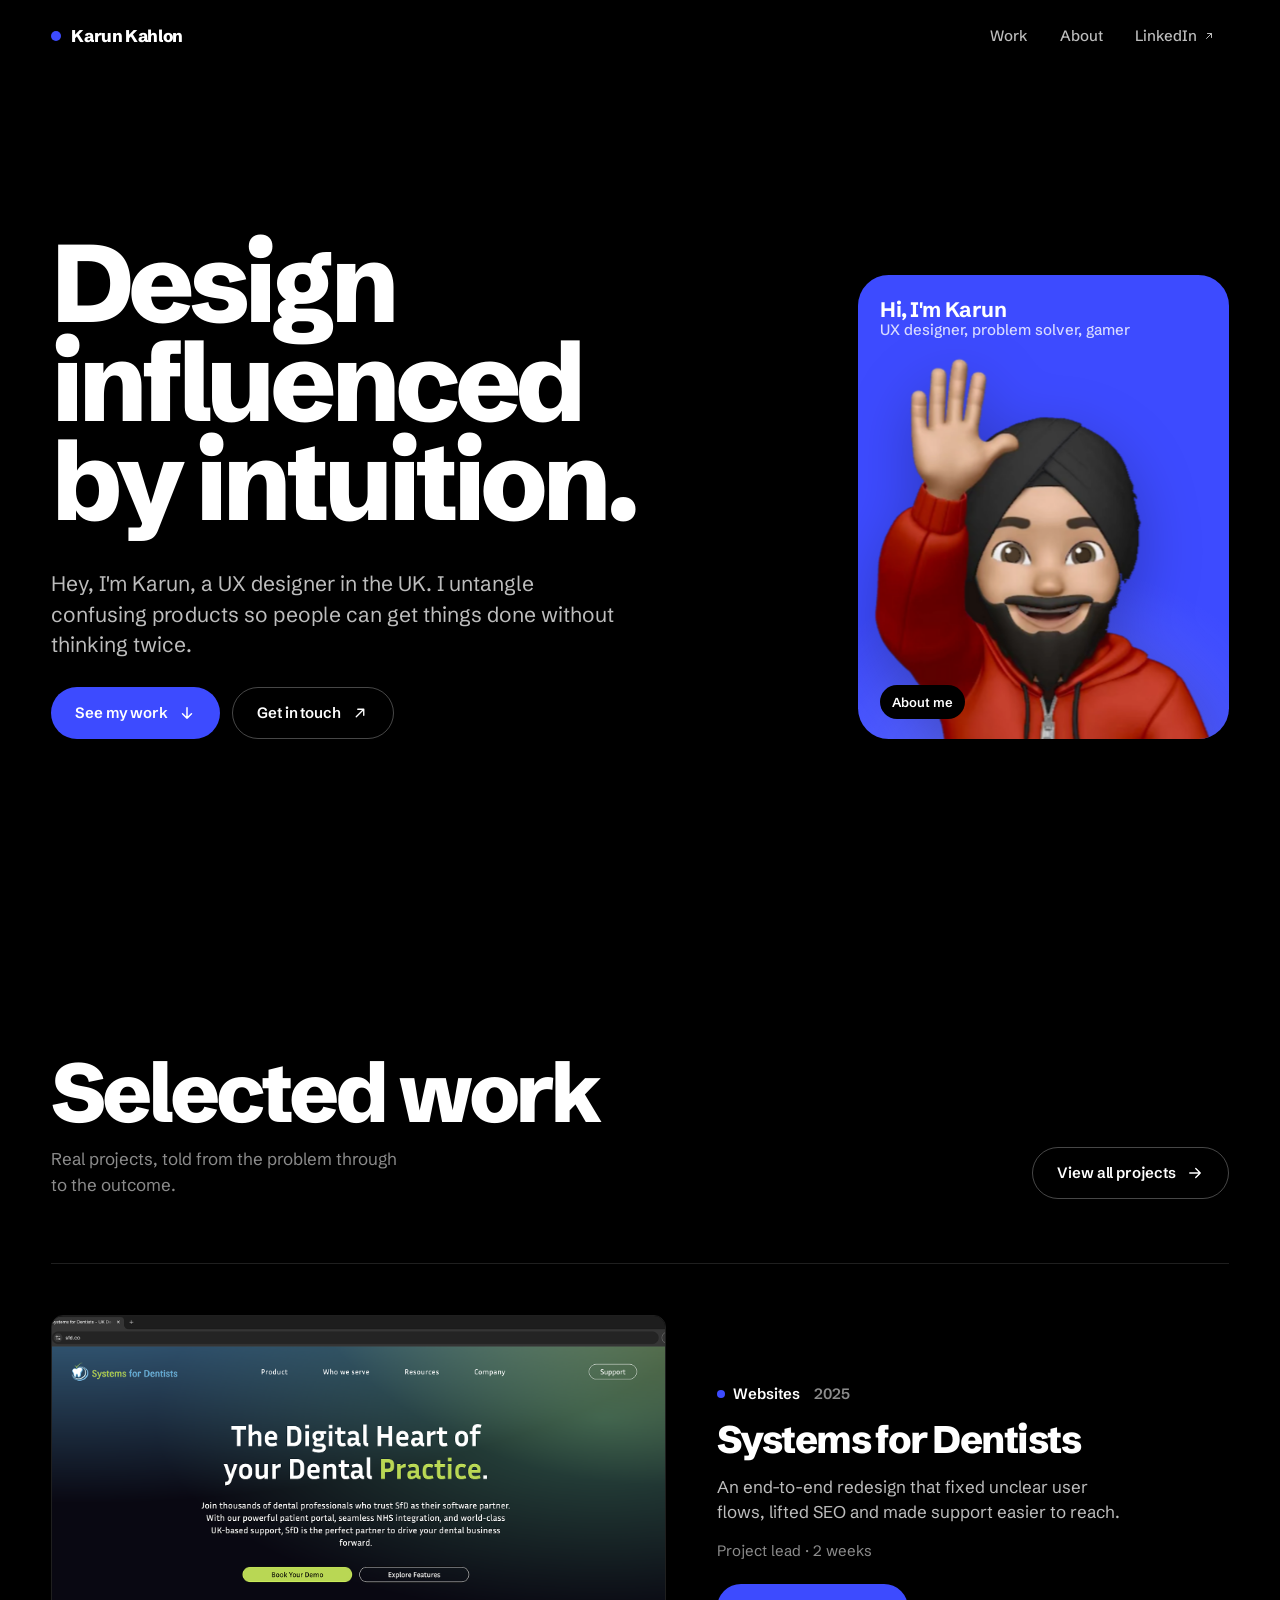
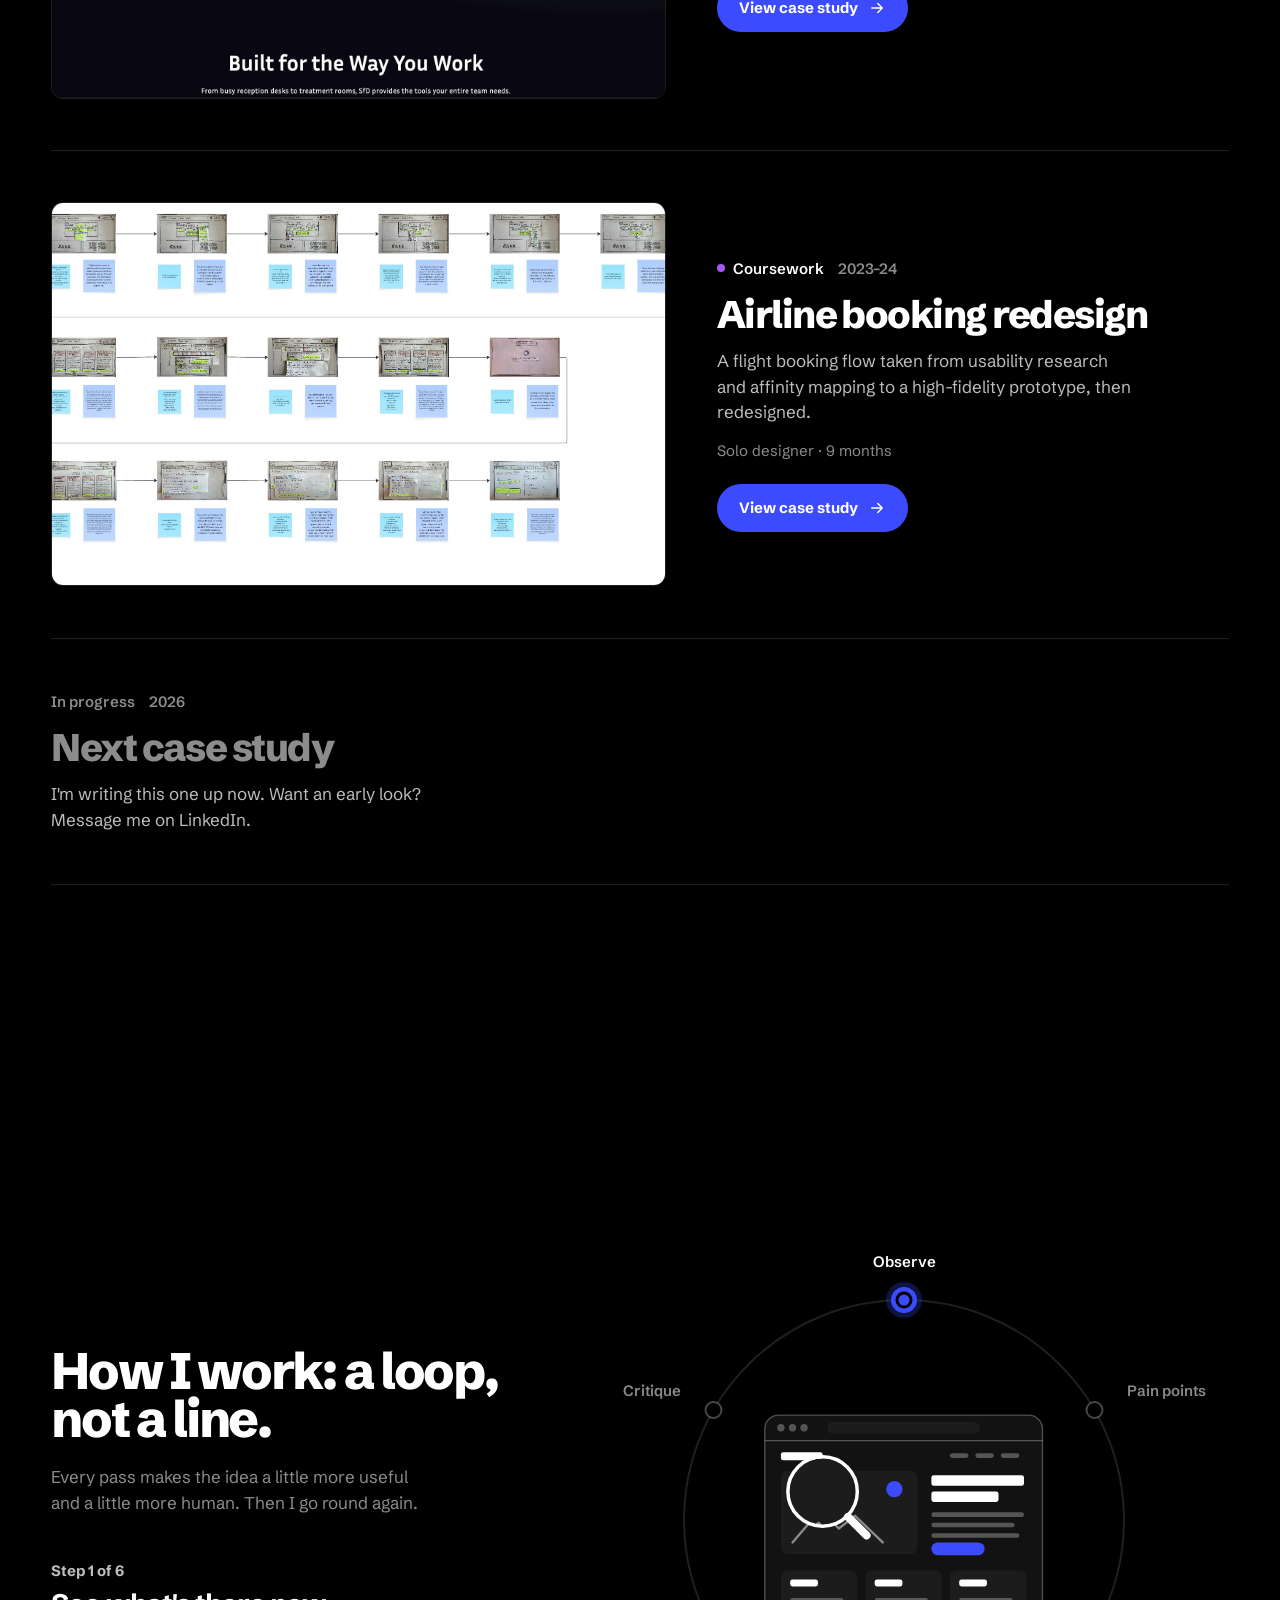
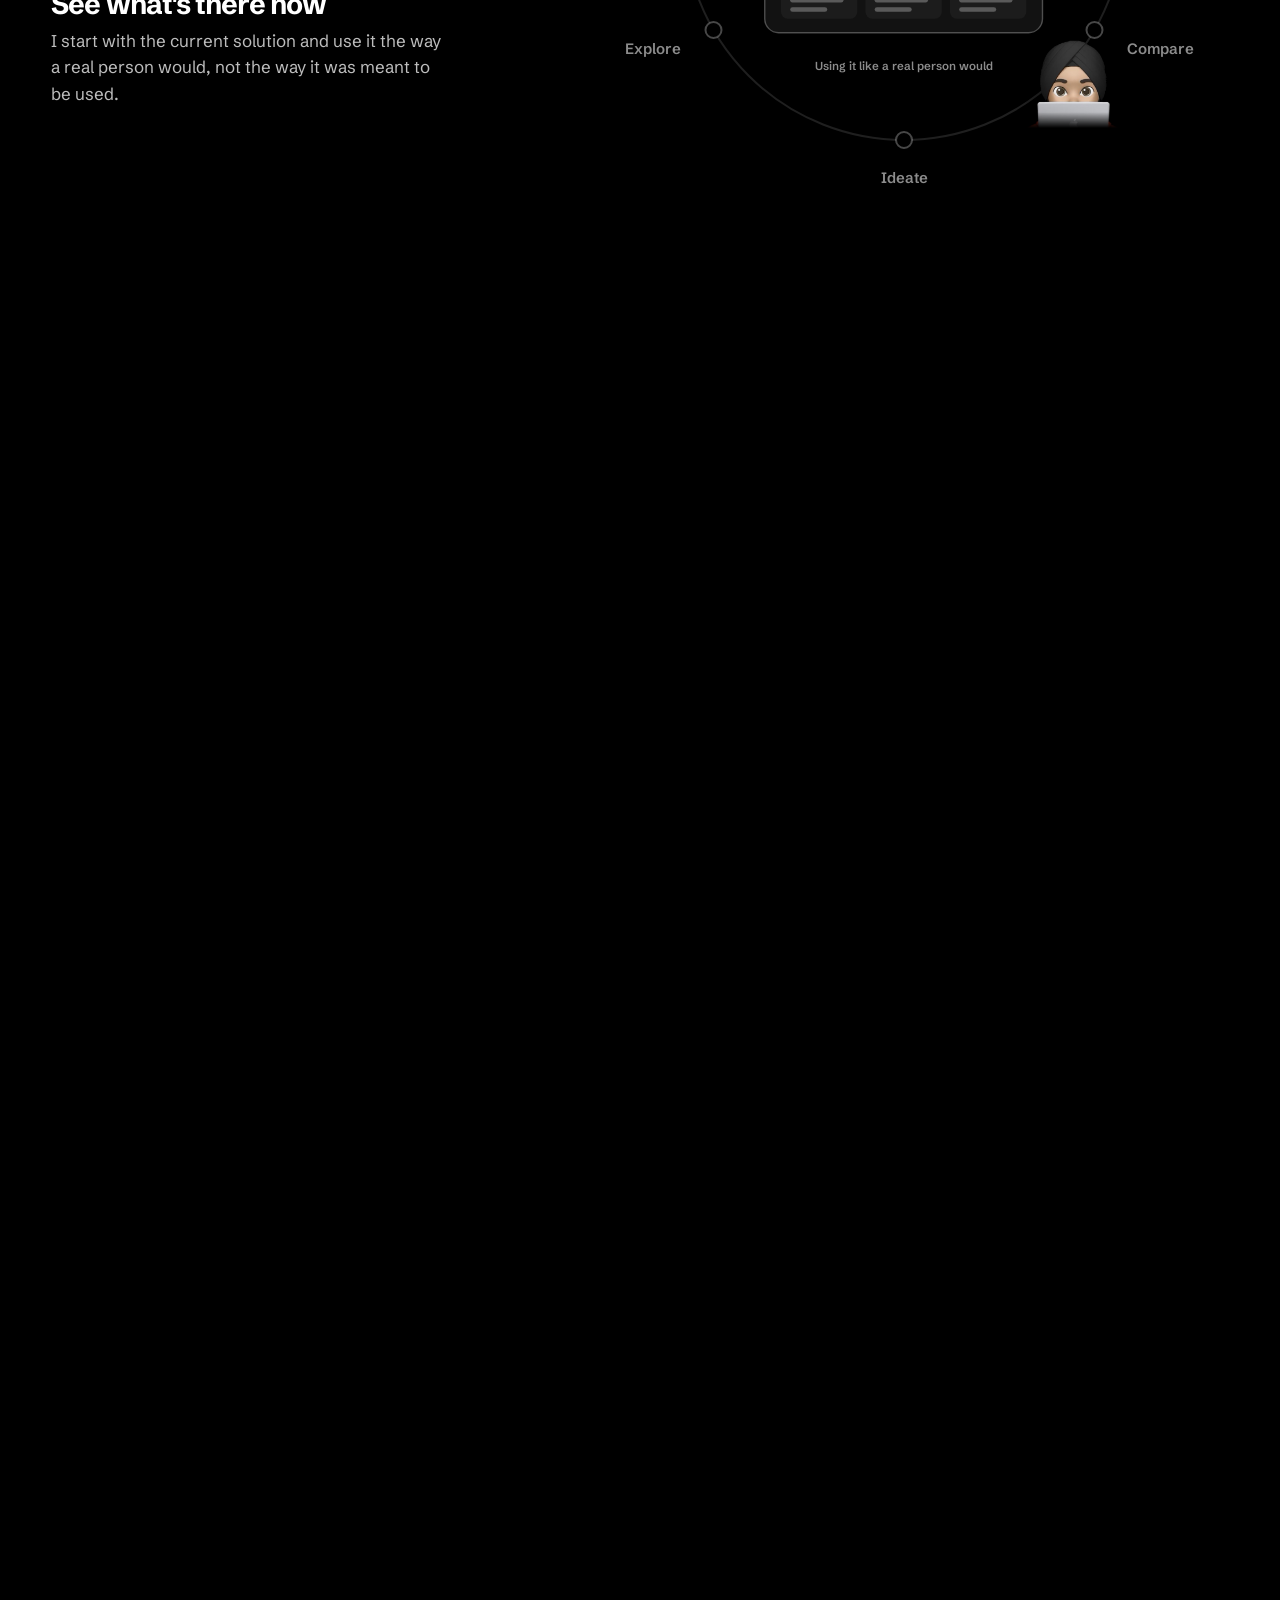
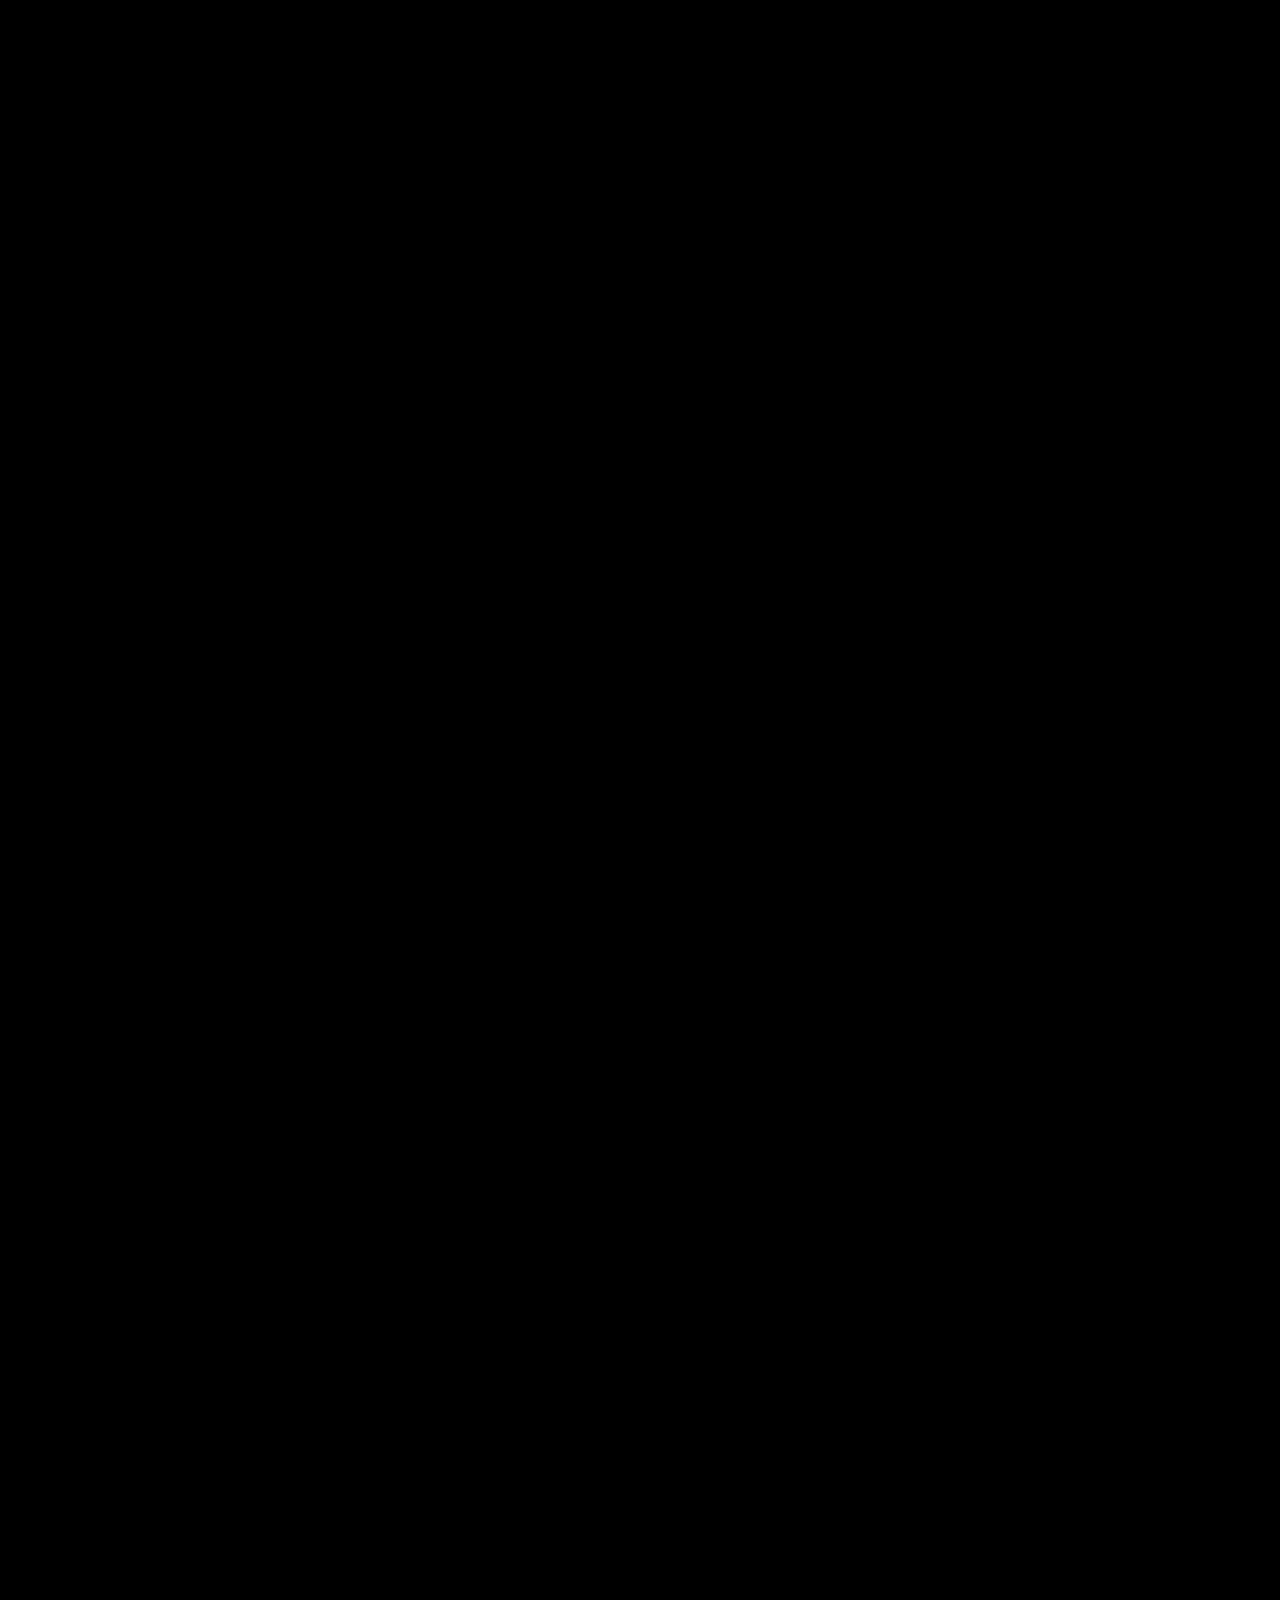
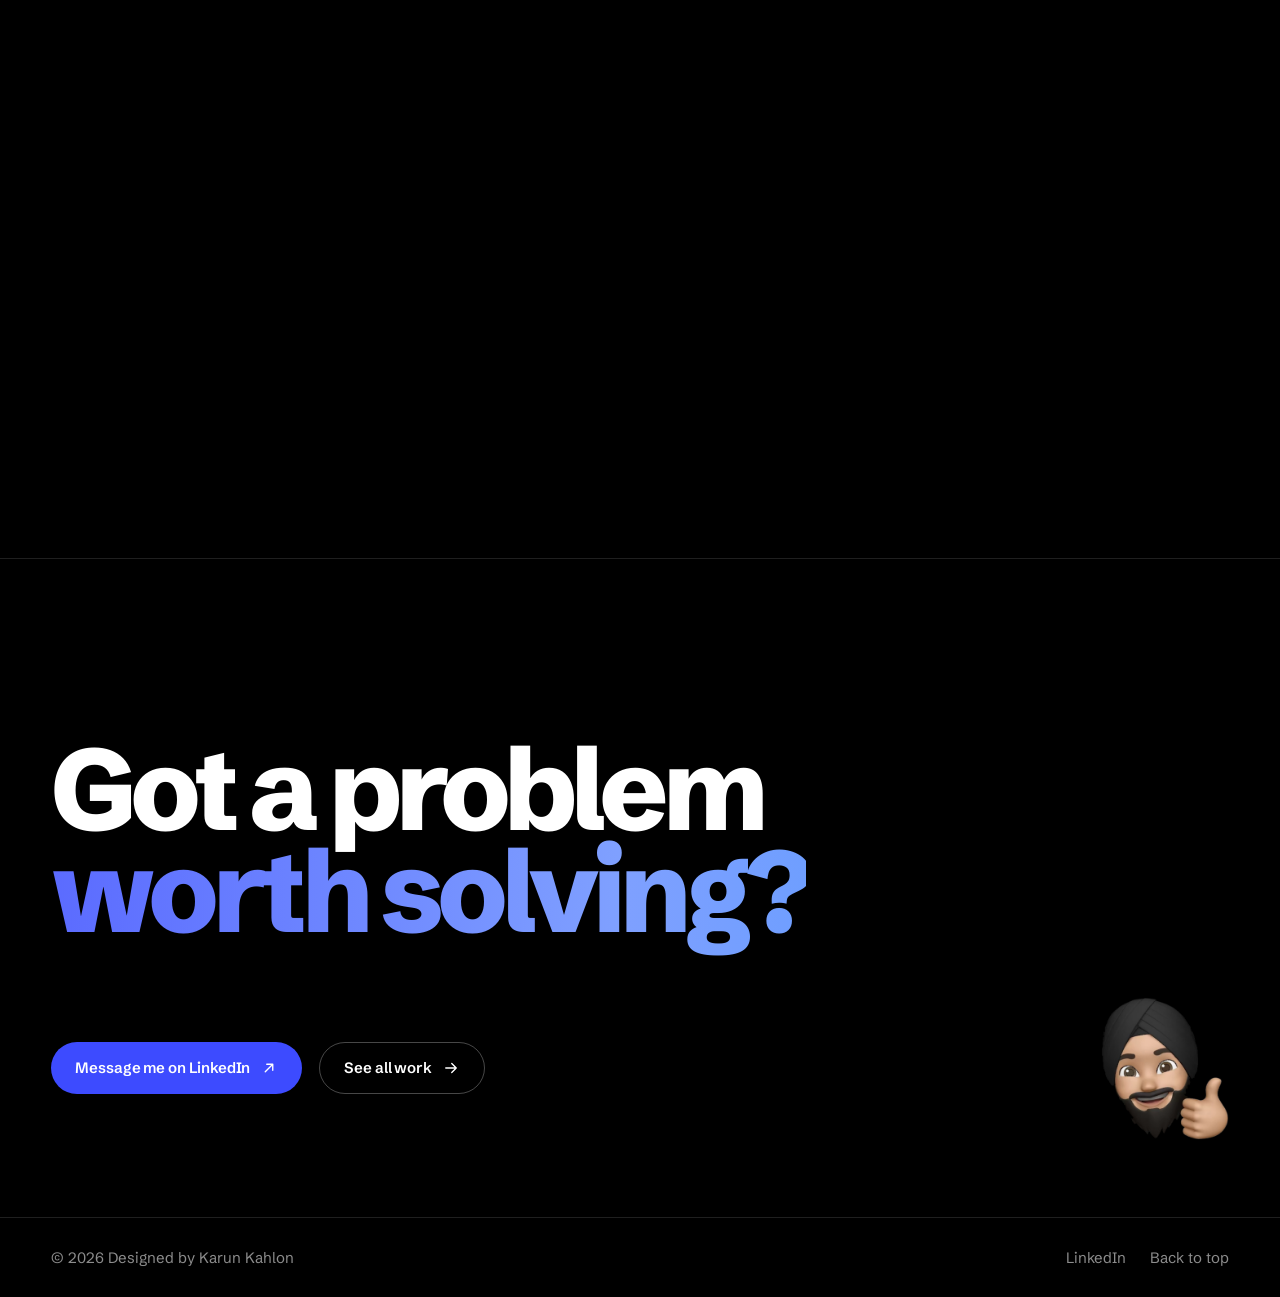
==== commit d483f633: "Rework Selected work, go dark-only, fix contact headline on phones - Selected work: caption under th" ====
--- a/index.html
+++ b/index.html
@@ -15,13 +15,10 @@
   <link rel="stylesheet" href="https://fonts.googleapis.com/css2?family=Schibsted+Grotesk:wght@400..900&display=swap">
   <link rel="stylesheet" href="assets/css/main.css">
   <script>
-    /* Theme before paint + missing-image fallbacks (runs before any image loads) */
+    /* Missing-image fallbacks (runs before any image loads) */
     (function () {
-      var r = document.documentElement, t;
+      var r = document.documentElement;
       r.classList.add("js");
-      try { t = localStorage.getItem("kk-theme"); } catch (e) {}
-      if (!t) t = matchMedia("(prefers-color-scheme: light)").matches ? "light" : "dark";
-      r.dataset.theme = t;
       window.__kkQueue = [];
       document.addEventListener("error", function (e) {
         var i = e.target;
@@ -43,13 +40,6 @@
       <a class="nav__link" href="Projects.html">Work</a>
       <a class="nav__link" href="about.html">About</a>
       <a class="nav__link" href="https://www.linkedin.com/in/karun-kahlon-783655301/" target="_blank" rel="noopener noreferrer">LinkedIn <svg viewBox="0 0 24 24" fill="none" stroke="currentColor" stroke-width="2" stroke-linecap="round" stroke-linejoin="round" aria-hidden="true"><path d="M7 17 17 7M9 7h8v8"/></svg></a>
-      <button class="theme-toggle" type="button" data-theme-toggle aria-label="Switch theme">
-          <svg viewBox="0 0 24 24" aria-hidden="true">
-            <mask id="moon-cut"><rect width="24" height="24" fill="#fff"/><circle class="moon-mask" cx="30" cy="-6" r="7" fill="#000"/></mask>
-            <circle class="sun-core" cx="12" cy="12" r="5" fill="currentColor" mask="url(#moon-cut)"/>
-            <g class="sun-rays" stroke="currentColor" stroke-width="1.8" stroke-linecap="round"><path d="M12 1.5v2M12 20.5v2M1.5 12h2M20.5 12h2M4.6 4.6 6 6M18 18l1.4 1.4M4.6 19.4 6 18M18 6l1.4-1.4"/></g>
-          </svg>
-      </button>
       <button class="menu-btn nav__menu-btn" type="button" aria-controls="menu" aria-expanded="false" aria-label="Open menu"><span></span></button>
     </nav>
   </div>
@@ -92,12 +82,12 @@
 
   <section class="section pwork" id="work" aria-labelledby="work-title">
     <div class="wrap">
-      <div class="section-head">
-        <h2 class="section-title" id="work-title">Selected work</h2>
+      <div class="section-head pwork__head">
         <div>
-          <p class="section-note">Real projects, told from the problem through to the outcome.</p>
-          <p style="margin-top:14px"><a class="text-link" href="Projects.html">All projects <svg viewBox="0 0 24 24" fill="none" stroke="currentColor" stroke-width="2" stroke-linecap="round" stroke-linejoin="round" aria-hidden="true"><path d="M7 17 17 7M9 7h8v8"/></svg></a></p>
+          <h2 class="section-title" id="work-title">Selected work</h2>
+          <p class="section-note pwork__note">Real projects, told from the problem through to the outcome.</p>
         </div>
+        <a class="btn btn--ghost pwork__all" href="Projects.html" data-magnetic="0.25"><span class="btn__label">View all projects</span><svg class="btn__icon btn__icon--e" viewBox="0 0 24 24" fill="none" stroke="currentColor" stroke-width="1.8" stroke-linecap="round" stroke-linejoin="round" aria-hidden="true"><path d="M5 12h14M13 6l6 6-6 6"/></svg></a>
       </div>
       <div class="pcards" id="pcards"></div>
       <noscript><p><a class="text-link" href="sfd-project.html">Systems for Dentists</a> &nbsp; <a class="text-link" href="ux-diploma.html">Airline booking redesign</a></p></noscript>
--- a/assets/css/main.css
+++ b/assets/css/main.css
@@ -43,9 +43,8 @@
   --spring: cubic-bezier(0.34, 1.56, 0.64, 1);
 }
 
-/* Dark (default) */
-:root,
-:root[data-theme="dark"] {
+/* Dark only */
+:root {
   color-scheme: dark;
   --bg: #000000;
   --surface: #121212;
@@ -62,50 +61,10 @@
   --nav-bg: rgba(0, 0, 0, 0.72);
 }
 
-@media (prefers-color-scheme: light) {
-  :root:not([data-theme="dark"]) {
-    color-scheme: light;
-    --bg: #FFFFFF;
-    --surface: #F2F2F2;
-    --surface-2: #E8E8E8;
-    --text: #000000;
-    --text-2: #3A3A3A;
-    --muted: #666666;
-    --line: rgba(0, 0, 0, 0.12);
-    --line-strong: rgba(0, 0, 0, 0.3);
-    --invert-bg: #000000;
-    --invert-text: #FFFFFF;
-    --accent-text: var(--acc-700);
-    --cc-text: color-mix(in srgb, var(--cc) 80%, #000);
-    --nav-bg: rgba(255, 255, 255, 0.78);
-  }
-}
-
-:root[data-theme="light"] {
-  color-scheme: light;
-  --bg: #FFFFFF;
-  --surface: #F2F2F2;
-  --surface-2: #E8E8E8;
-  --text: #000000;
-  --text-2: #3A3A3A;
-  --muted: #666666;
-  --line: rgba(0, 0, 0, 0.12);
-  --line-strong: rgba(0, 0, 0, 0.3);
-  --invert-bg: #000000;
-  --invert-text: #FFFFFF;
-  --accent-text: var(--acc-700);
-  --cc-text: color-mix(in srgb, var(--cc) 80%, #000);
-  --nav-bg: rgba(255, 255, 255, 0.78);
-}
-
 /* Cross-document page transitions (Chrome/Edge 126+, Safari 18.2+) */
 @view-transition { navigation: auto; }
 ::view-transition-old(root),
 ::view-transition-new(root) { animation-duration: 0.35s; }
-
-/* Theme switch circular reveal */
-.theme-switching::view-transition-old(root),
-.theme-switching::view-transition-new(root) { animation: none; mix-blend-mode: normal; }
 
 /* ---------- 2. Base ---------- */
 *, *::before, *::after { box-sizing: border-box; }
@@ -234,23 +193,6 @@
 }
 .nav__link svg { width: 12px; height: 12px; }
 
-.theme-toggle {
-  width: 44px; height: 44px;
-  border-radius: 50%;
-  border: 1px solid var(--line);
-  display: grid; place-items: center;
-  margin-left: 8px;
-  transition: border-color 0.2s, background-color 0.2s;
-}
-.theme-toggle:hover { border-color: var(--line-strong); background: var(--surface); }
-.theme-toggle svg { width: 20px; height: 20px; overflow: visible; }
-.theme-toggle .sun-core { transition: r 0.5s var(--ease-out), transform 0.5s var(--ease-out); transform-origin: center; }
-.theme-toggle .sun-rays { transition: opacity 0.4s, transform 0.6s var(--ease-out); transform-origin: 12px 12px; }
-.theme-toggle .moon-mask { transition: cx 0.5s var(--ease-out), cy 0.5s var(--ease-out); }
-/* dark theme shows the moon */
-:root[data-theme="dark"] .theme-toggle .sun-rays { opacity: 0; transform: rotate(-60deg) scale(0.6); }
-:root[data-theme="dark"] .theme-toggle .sun-core { r: 9; }
-:root[data-theme="dark"] .theme-toggle .moon-mask { cx: 17; cy: 7; }
 
 .nav__links .nav__menu-btn { display: none; }
 
@@ -338,7 +280,6 @@
 .btn--accent:hover, .btn--accent:focus-visible { --btn-bg: #4A57FF; --glow: rgba(61, 75, 255, 0.55); }
 .btn--ghost { border: 1px solid var(--line-strong); --btn-spot: rgba(140, 149, 255, 0.22); }
 .btn--ghost:hover, .btn--ghost:focus-visible { --btn-bg: var(--surface); border-color: var(--acc-300); --glow: rgba(61, 75, 255, 0.28); }
-:root[data-theme="light"] .btn--ghost:hover, :root[data-theme="light"] .btn--ghost:focus-visible { border-color: var(--acc-500); --glow: rgba(61, 75, 255, 0.2); }
 .btn--invert { --btn-bg: var(--invert-bg); --btn-fg: var(--invert-text); }
 .btn--sm { height: 40px; padding: 0 16px; font-size: var(--fs-xs); }
 
@@ -527,24 +468,44 @@
 .pcard { --c: var(--acc-500); border-top: 1px solid var(--line); }
 .pcard:last-child { border-bottom: 1px solid var(--line); }
 .pcard__link {
-  display: grid; grid-template-columns: minmax(0, 5fr) minmax(0, 6fr);
+  position: relative; isolation: isolate;
+  display: grid; grid-template-columns: minmax(0, 6fr) minmax(0, 5fr);
   gap: clamp(24px, 4vw, 64px); align-items: center;
   padding-block: clamp(28px, 4vw, 56px);
 }
-.pcard__body { display: flex; flex-direction: column; gap: 14px; min-width: 0; }
+/* Hover: a soft glow in the project's colour rises behind the row; the preview itself stays still */
+.pcard__link::before {
+  content: ""; position: absolute; inset: 8px clamp(-24px, -1.6vw, 0px); z-index: -1; border-radius: var(--r-stage);
+  background:
+    radial-gradient(60% 90% at 30% 50%, color-mix(in srgb, var(--c) 22%, transparent), transparent 70%),
+    radial-gradient(50% 80% at 85% 60%, color-mix(in srgb, var(--c) 10%, transparent), transparent 70%);
+  opacity: 0; transition: opacity 0.5s ease;
+  pointer-events: none;
+}
+a.pcard__link:hover::before, a.pcard__link:focus-visible::before { opacity: 1; }
+.pcard__body { display: flex; flex-direction: column; align-items: flex-start; gap: 14px; min-width: 0; }
 .pcard__meta { display: flex; align-items: center; gap: 14px; font-size: var(--fs-sm); font-weight: 600; color: var(--muted); }
 .pcard__cat { display: inline-flex; align-items: center; gap: 8px; color: var(--text); }
 .pcard__cat i { width: 8px; height: 8px; border-radius: 50%; background: var(--c); }
-.pcard__title { font-size: clamp(1.75rem, 3vw, 2.6rem); font-weight: 800; letter-spacing: -0.04em; line-height: 1.05; transition: color 0.2s; }
+.pcard__title { font-size: clamp(1.75rem, 3vw, 2.6rem); font-weight: 800; letter-spacing: -0.04em; line-height: 1.05; }
 .pcard__lede { font-size: var(--fs-md); line-height: 1.5; color: var(--text-2); max-width: 42ch; }
 .pcard__facts { font-size: var(--fs-sm); color: var(--muted); }
-.pcard__cta { display: inline-flex; align-items: center; gap: 8px; margin-top: 4px; font-weight: 700; color: var(--accent-text); }
+/* The call to action reads as a button: a filled pill that brightens and glows with the row */
+.pcard__cta {
+  display: inline-flex; align-items: center; gap: 10px; margin-top: 8px;
+  height: 48px; padding: 0 22px; border-radius: var(--r-pill);
+  background: var(--acc-500); color: var(--on-accent);
+  font-size: var(--fs-sm); font-weight: 700;
+  transition: background-color 0.3s ease, box-shadow 0.4s var(--ease-out);
+}
 .pcard__cta svg { width: 18px; height: 18px; transition: transform 0.4s var(--ease-out); }
-a.pcard__link:hover .pcard__cta svg, a.pcard__link:focus-visible .pcard__cta svg { transform: translate(3px, -3px); }
-a.pcard__link:hover .pcard__title { color: var(--accent-text); }
+a.pcard__link:hover .pcard__cta, a.pcard__link:focus-visible .pcard__cta { background: #4A57FF; box-shadow: 0 10px 30px -10px rgba(61, 75, 255, 0.7); }
+a.pcard__link:hover .pcard__cta svg, a.pcard__link:focus-visible .pcard__cta svg { transform: translateX(4px); }
 .pcard__media { position: relative; aspect-ratio: 16 / 10; border-radius: var(--r-media); overflow: hidden; border: 1px solid var(--line); }
-.pcard__media img { width: 100%; height: 100%; object-fit: cover; object-position: top; transition: scale 0.8s var(--ease-out); }
-a.pcard__link:hover .pcard__media img { scale: 1.02; }
+.pcard__media img { width: 100%; height: 100%; object-fit: cover; object-position: top; }
+.pwork__head { align-items: flex-end; }
+.pwork__note { margin-top: 16px; }
+.pwork__all { flex: none; }
 /* Coming soon: text only, no image */
 .pcard--soon .pcard__link { grid-template-columns: minmax(0, 1fr); }
 .pcard--soon .pcard__title { color: var(--muted); }
@@ -566,8 +527,8 @@
 /* Headline lights up word by word as it scrolls in; the question cycles through shades of blue */
 .contact__title .cw { opacity: 0.16; transition: opacity 0.35s linear; }
 .contact__title .cw.is-on { opacity: 1; }
-.contact__title .cw--accent {
-  background: linear-gradient(90deg, #3D4BFF, #5B8CFF, #2B36D9, #4FA3FF, #3D4BFF) 0 0 / 300% 100%;
+.contact__title .cw-accent {
+  background: linear-gradient(90deg, #5B6BFF, #7FA0FF, #4F9BFF, #8C95FF, #5B6BFF) 0 0 / 300% 100%;
   -webkit-background-clip: text; background-clip: text; color: transparent;
   animation: sheen 9s linear infinite;
   padding-bottom: 0.06em;
@@ -1433,7 +1394,6 @@
   .contact__memoji { display: none; }
   .work-bar { --bar-h: 60px; }
   .pcard__link { grid-template-columns: minmax(0, 1fr); gap: 20px; }
-  .pcard__media { order: -1; }
   .nav.is-hidden { transform: none; }
   .filters { -webkit-mask-image: linear-gradient(90deg, #000 82%, transparent); mask-image: linear-gradient(90deg, #000 82%, transparent); padding-right: 24px; }
   .bento { display: grid; grid-template-columns: minmax(0, 1fr); }
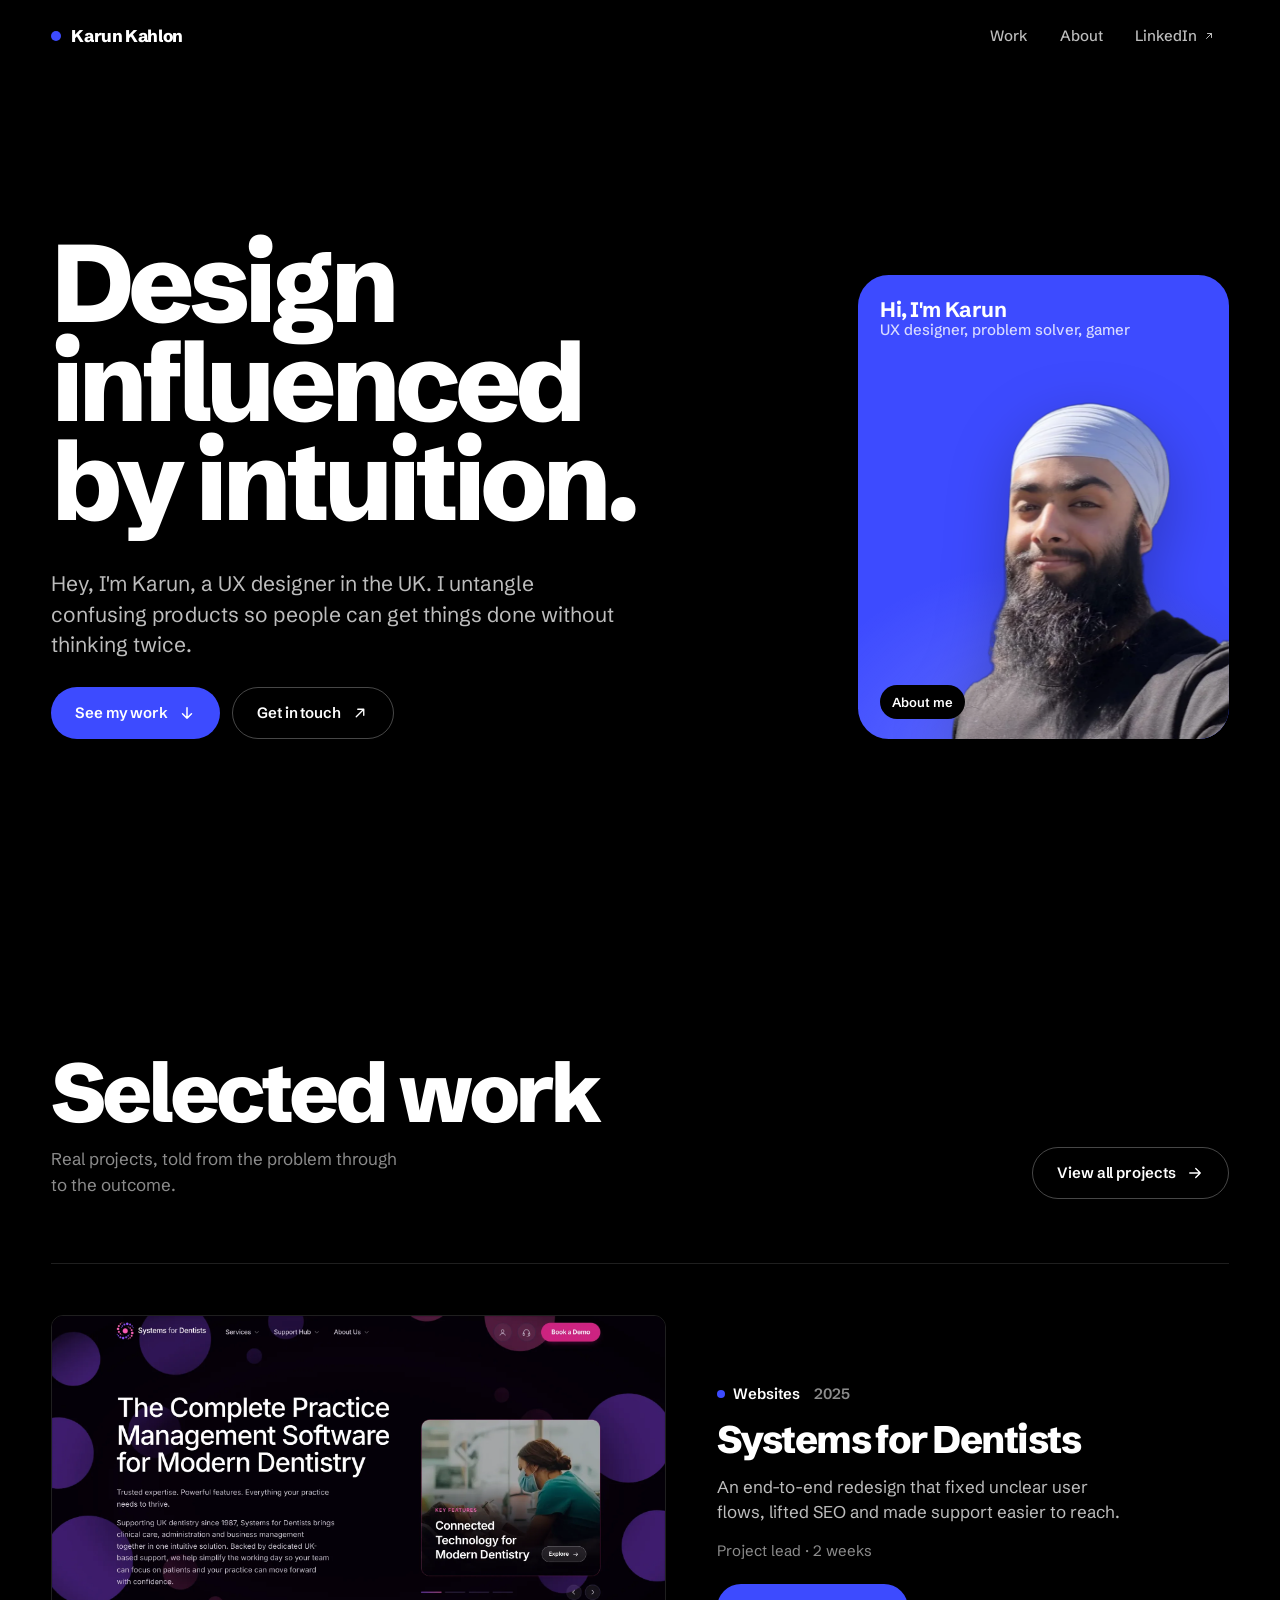
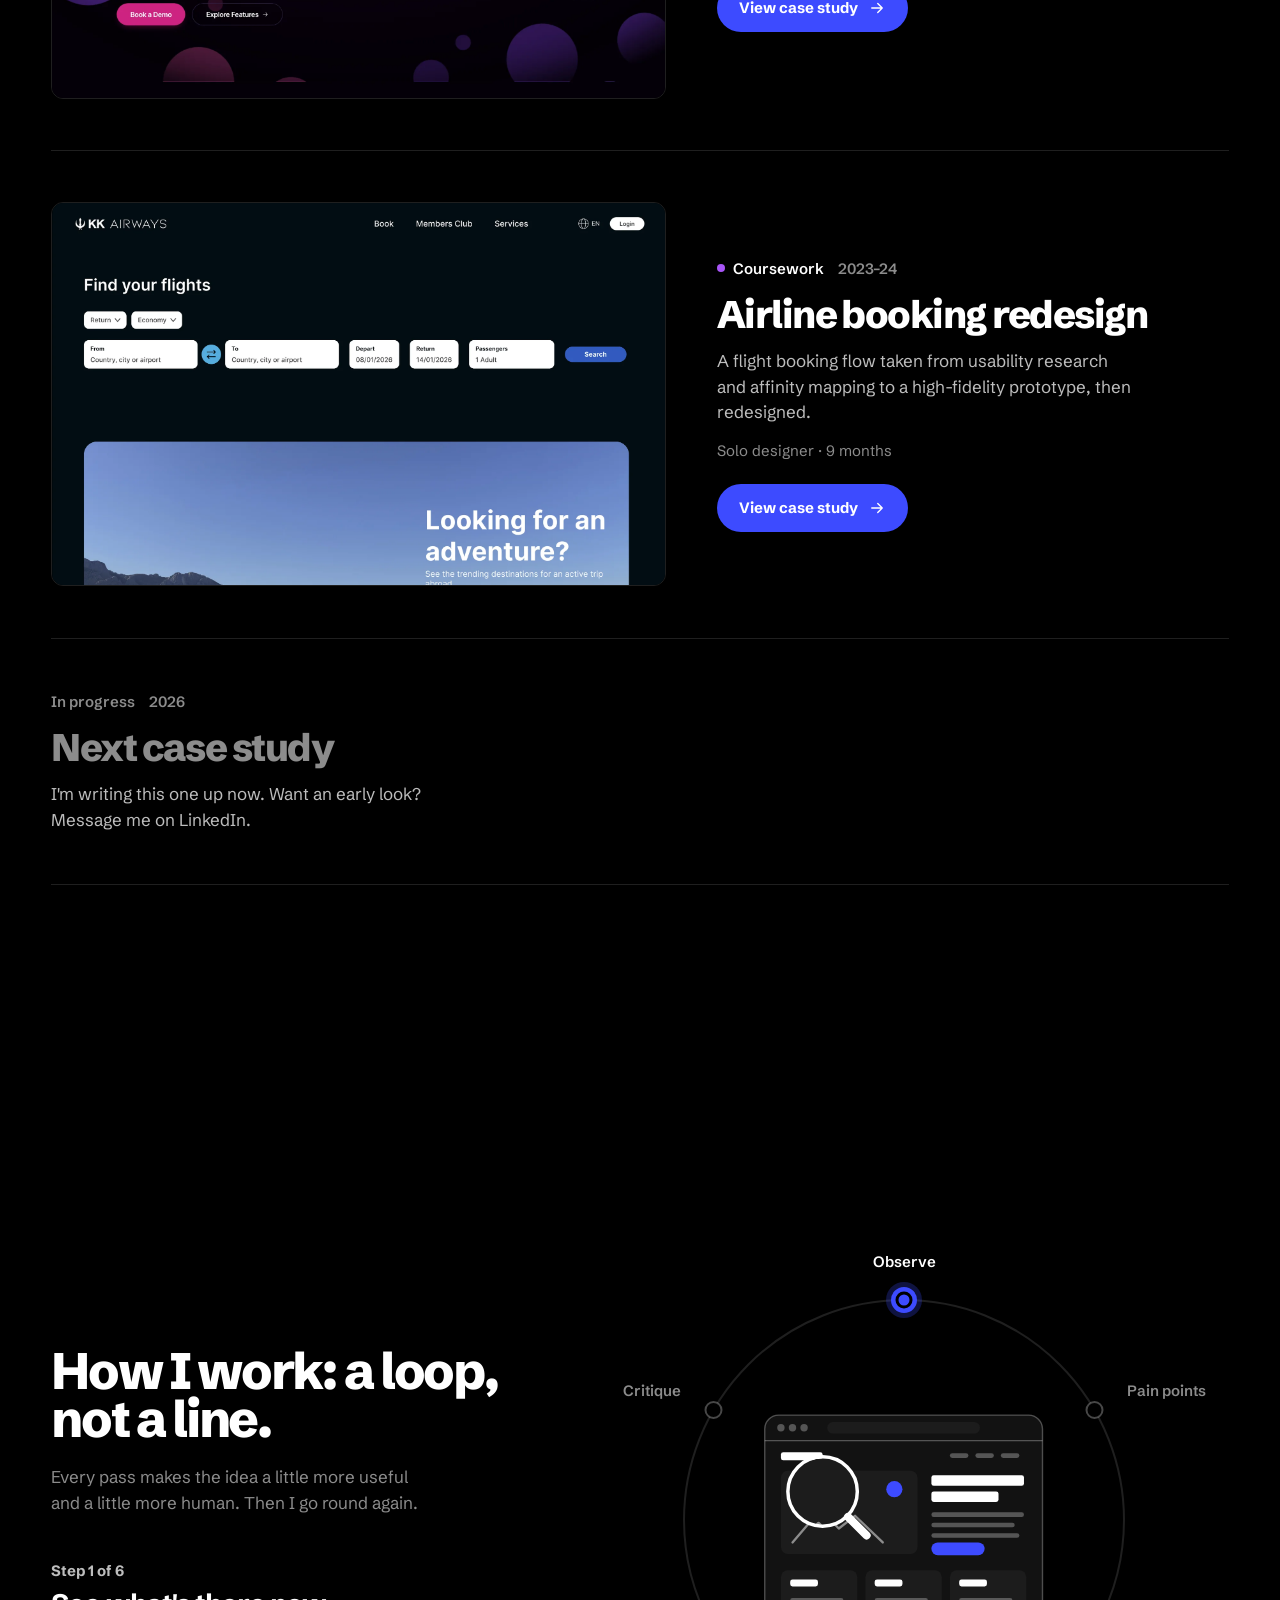
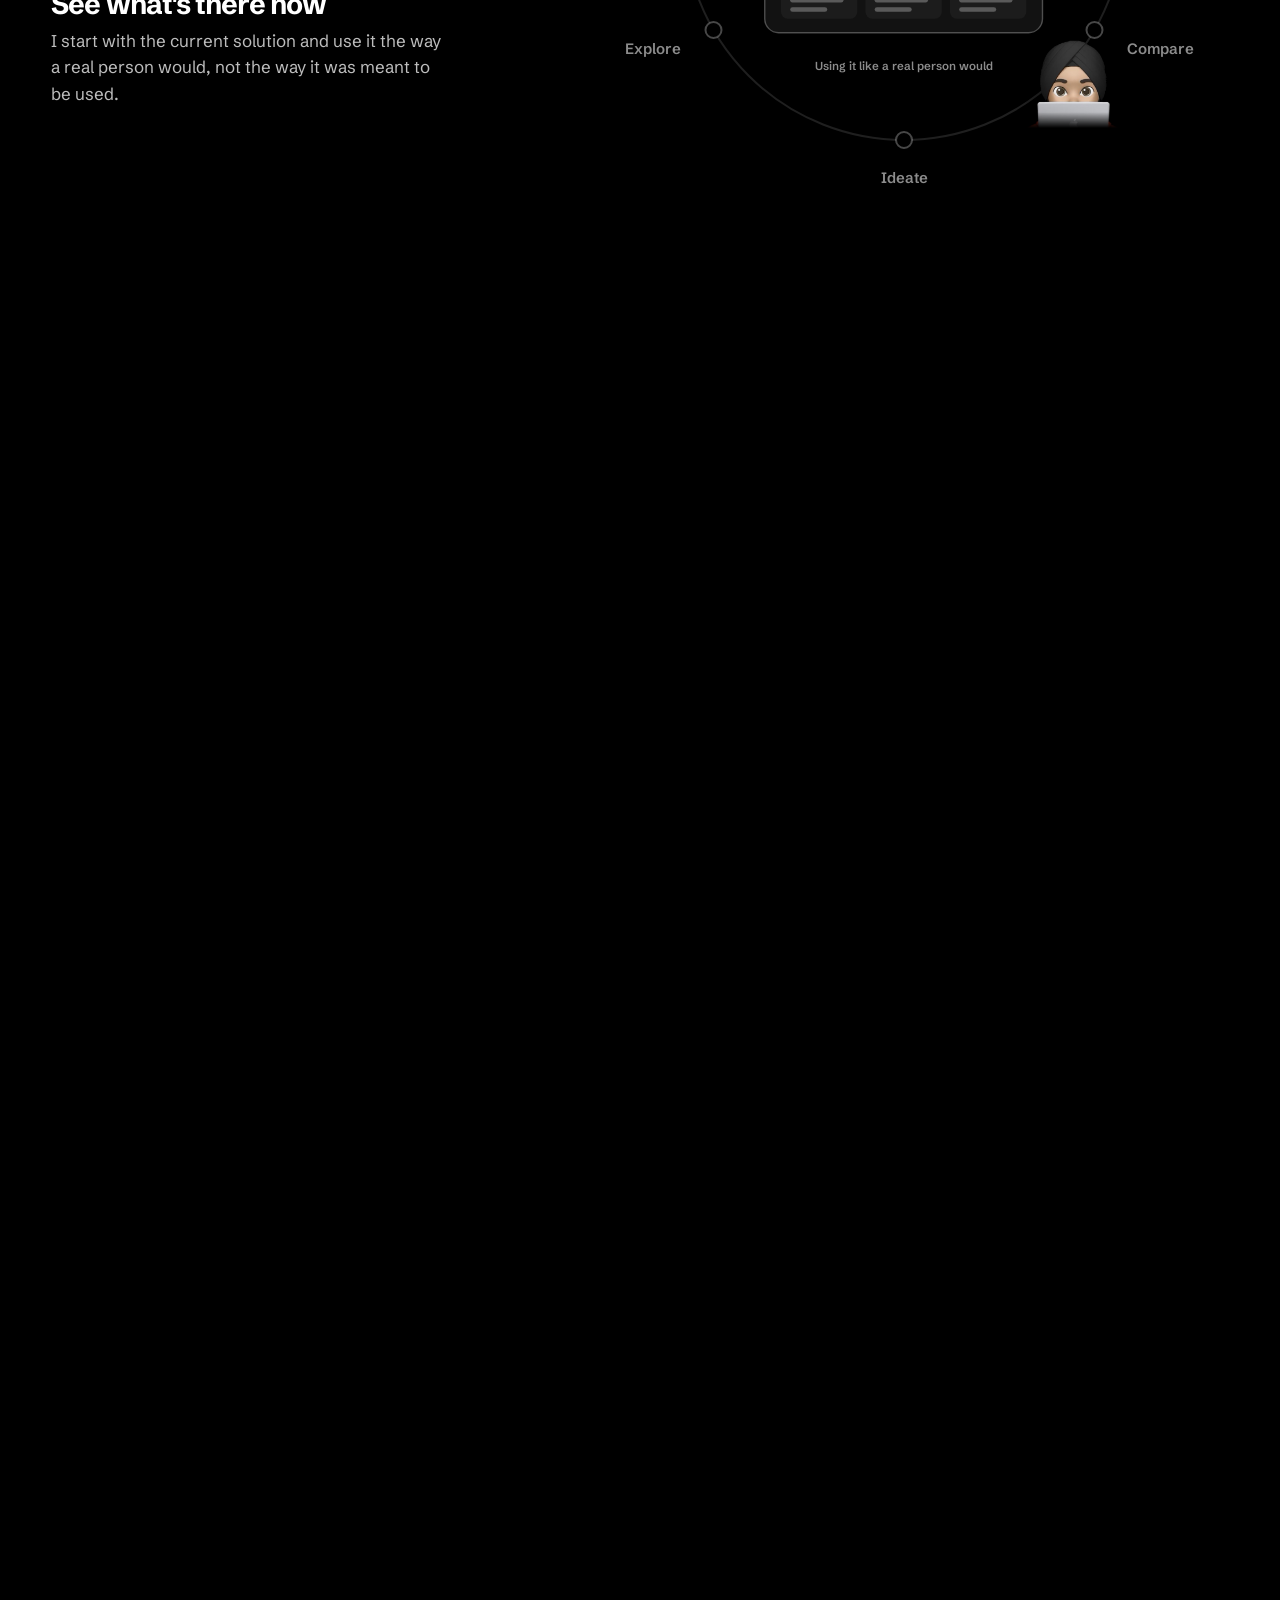
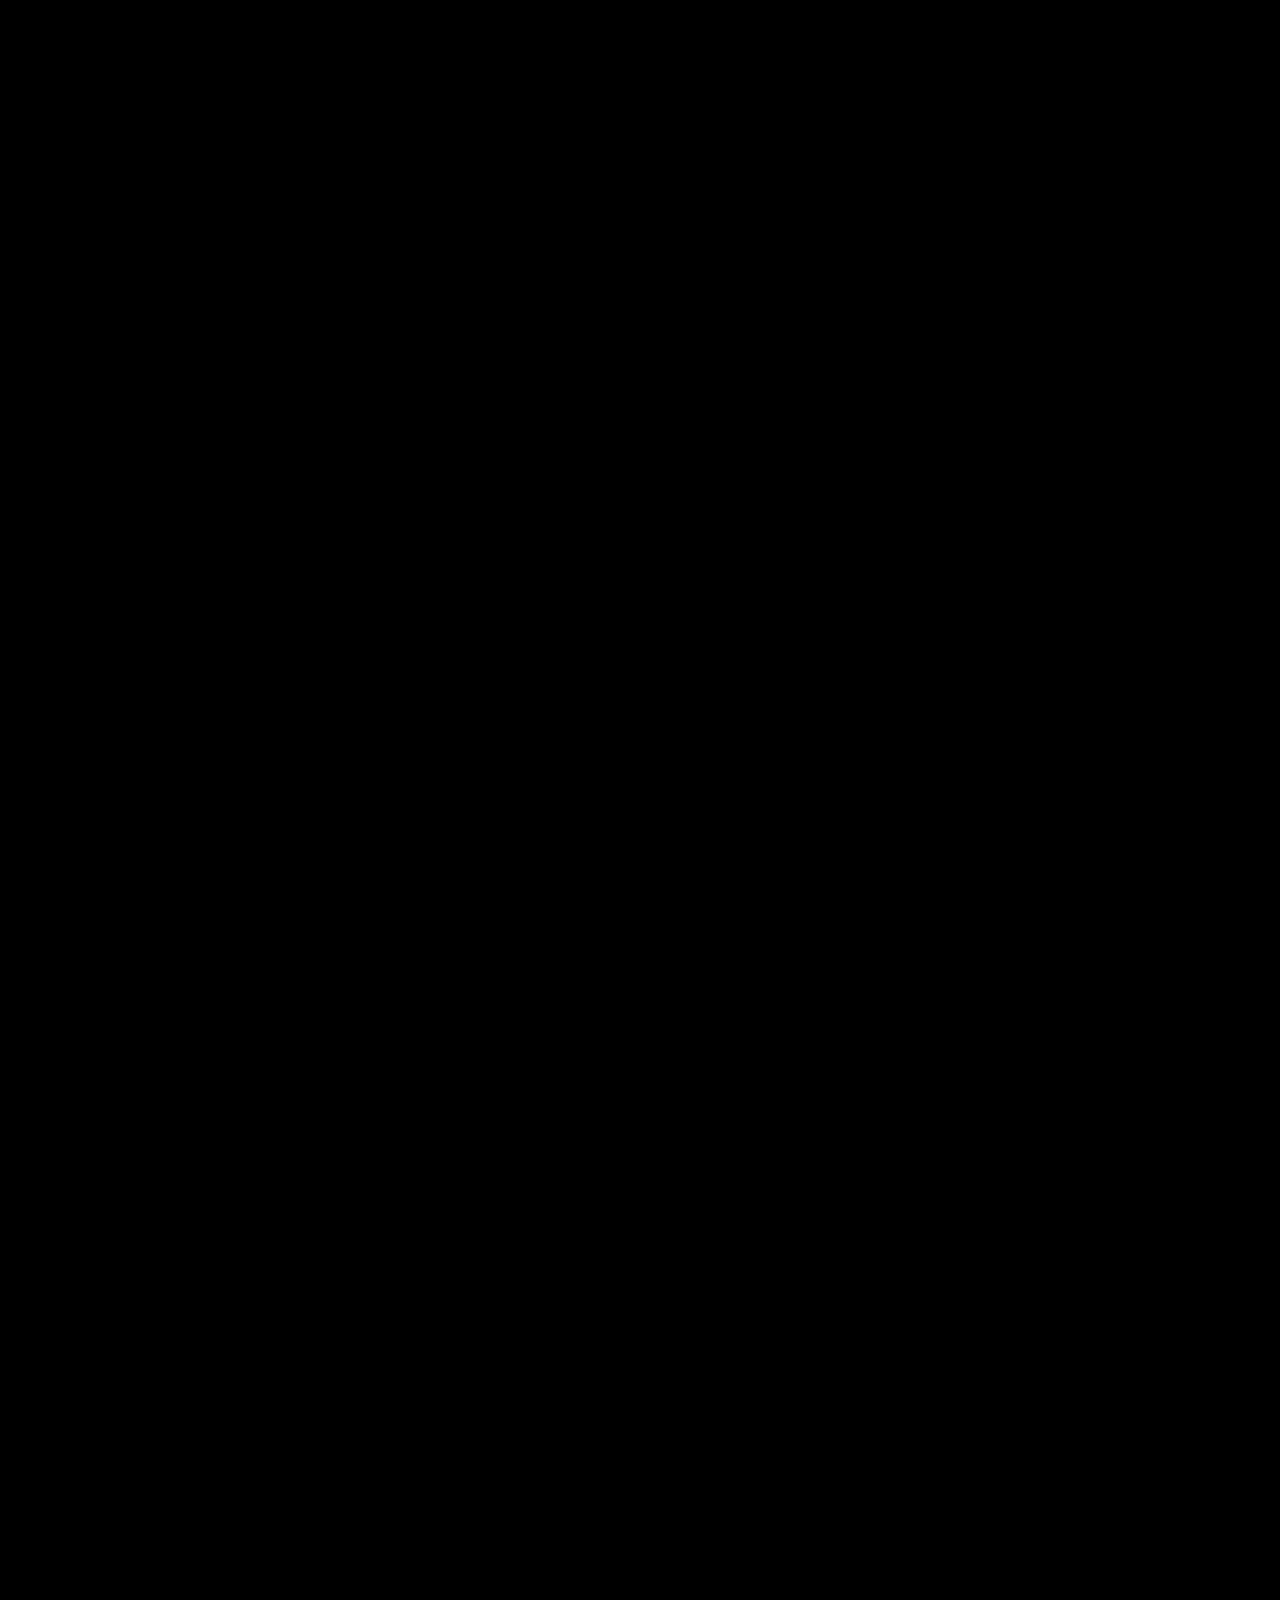
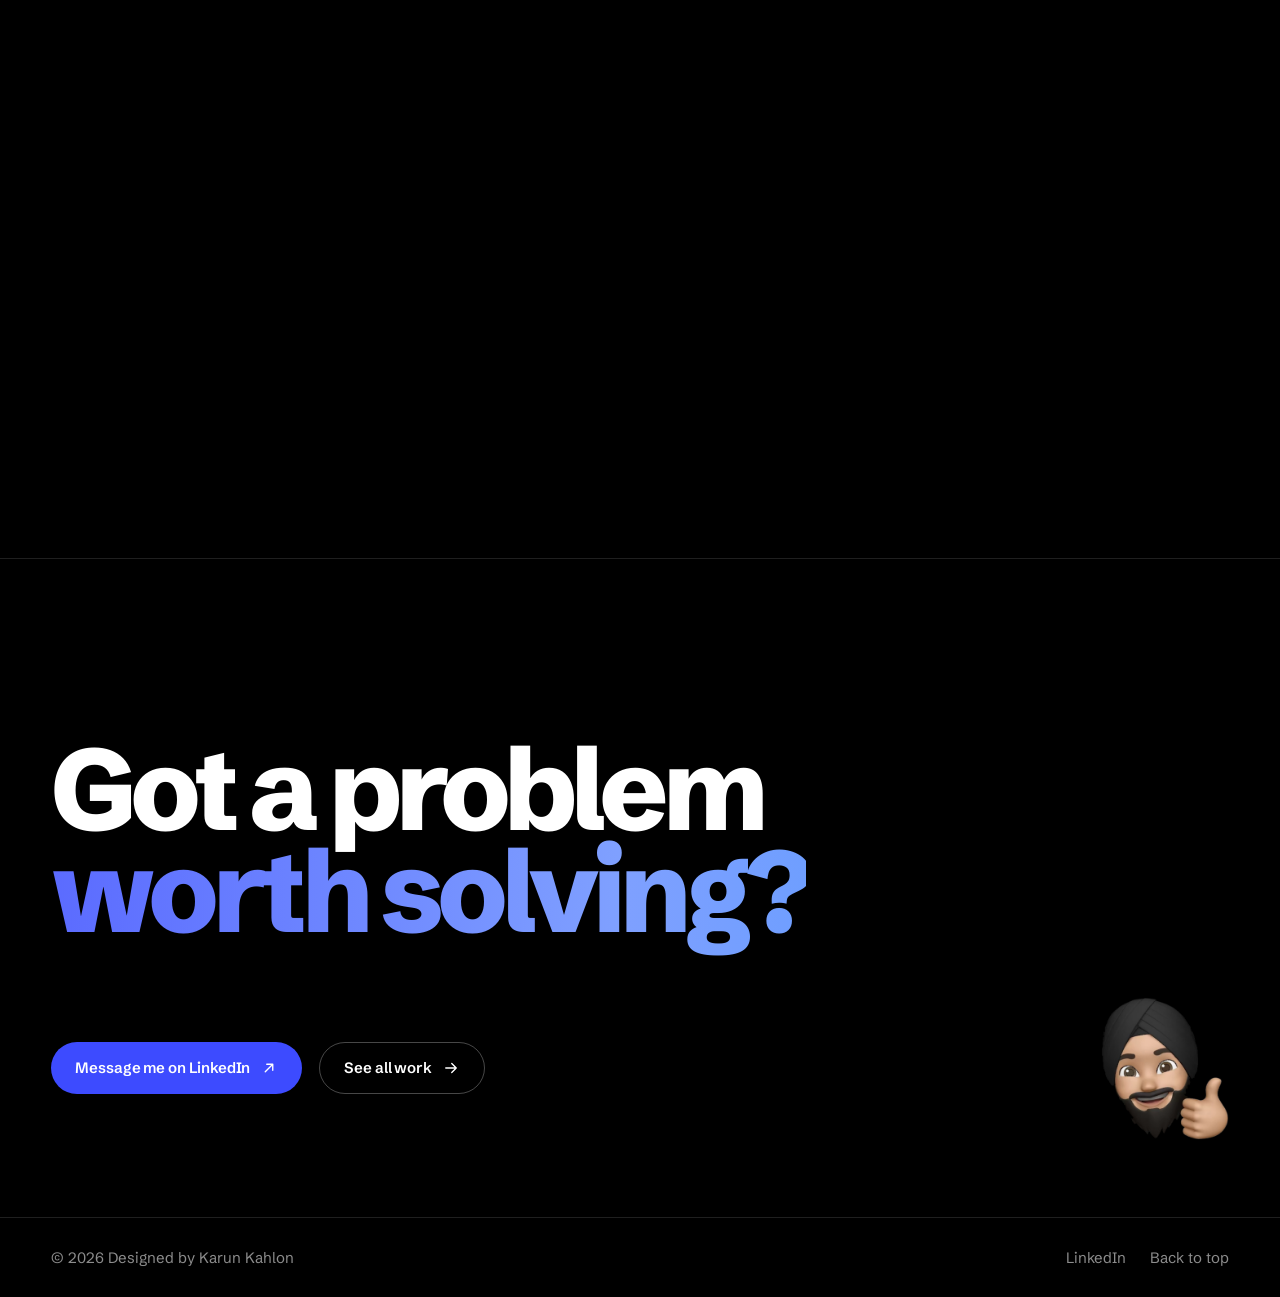
==== commit 43729486: "Use Karun's photo on the home page About card Swap the memoji for the same photo as the About hero, " ====
--- a/index.html
+++ b/index.html
@@ -73,7 +73,7 @@
             <p class="memoji-card__hello">Hi, I'm Karun<small>UX designer, problem solver, gamer</small></p>
             <span class="memoji-card__arrow" aria-hidden="true"><svg viewBox="0 0 24 24" fill="none" stroke="currentColor" stroke-width="1.8" stroke-linecap="round" stroke-linejoin="round" aria-hidden="true"><path d="M5 12h14M13 6l6 6-6 6"/></svg></span>
           </div>
-          <img class="memoji-card__img" src="Images/Memoji/wave.png" alt="" width="872" height="1000" fetchpriority="high">
+          <img class="memoji-card__img" src="Images/About/karun.webp" alt="" width="750" height="860" fetchpriority="high">
           <span class="memoji-card__label">About me</span>
         </a>
       </div>
--- a/assets/css/main.css
+++ b/assets/css/main.css
@@ -399,7 +399,7 @@
 
 .memoji-card__img {
   position: absolute;
-  left: 50%; bottom: -2%;
+  left: 54%; bottom: -2%; /* photo's cropped right edge bleeds off the card */
   width: 92%;
   transform: translateX(-50%) translateZ(40px);
   transition: transform 0.6s var(--ease-out);
@@ -619,7 +619,7 @@
 .about-hero__memoji { z-index: 1; }
 .about-hero__frame {
   position: absolute; left: 50%; bottom: 0; z-index: 2;
-  height: min(66%, 600px); aspect-ratio: 872 / 1000; translate: -50% 0;
+  height: min(66%, 600px); aspect-ratio: 750 / 860; translate: -50% 0;
   border: 1.5px solid #fff; border-bottom: 0;
   pointer-events: auto;
 }
@@ -1357,7 +1357,7 @@
   .hero__title { font-size: clamp(2.6rem, 11vw, 5.5rem); }
   .hero__card-wrap { order: -1; }
   .memoji-card { width: min(100%, 360px); aspect-ratio: 5 / 4; }
-  .memoji-card__img { width: 56%; left: 70%; }
+  .memoji-card__img { width: 56%; left: 72%; }
   .memoji-card__hello small { max-width: 16ch; }
   .hpin__dot { width: 38px; height: 38px; }
   .hpin__dot svg { width: 19px; height: 19px; }
